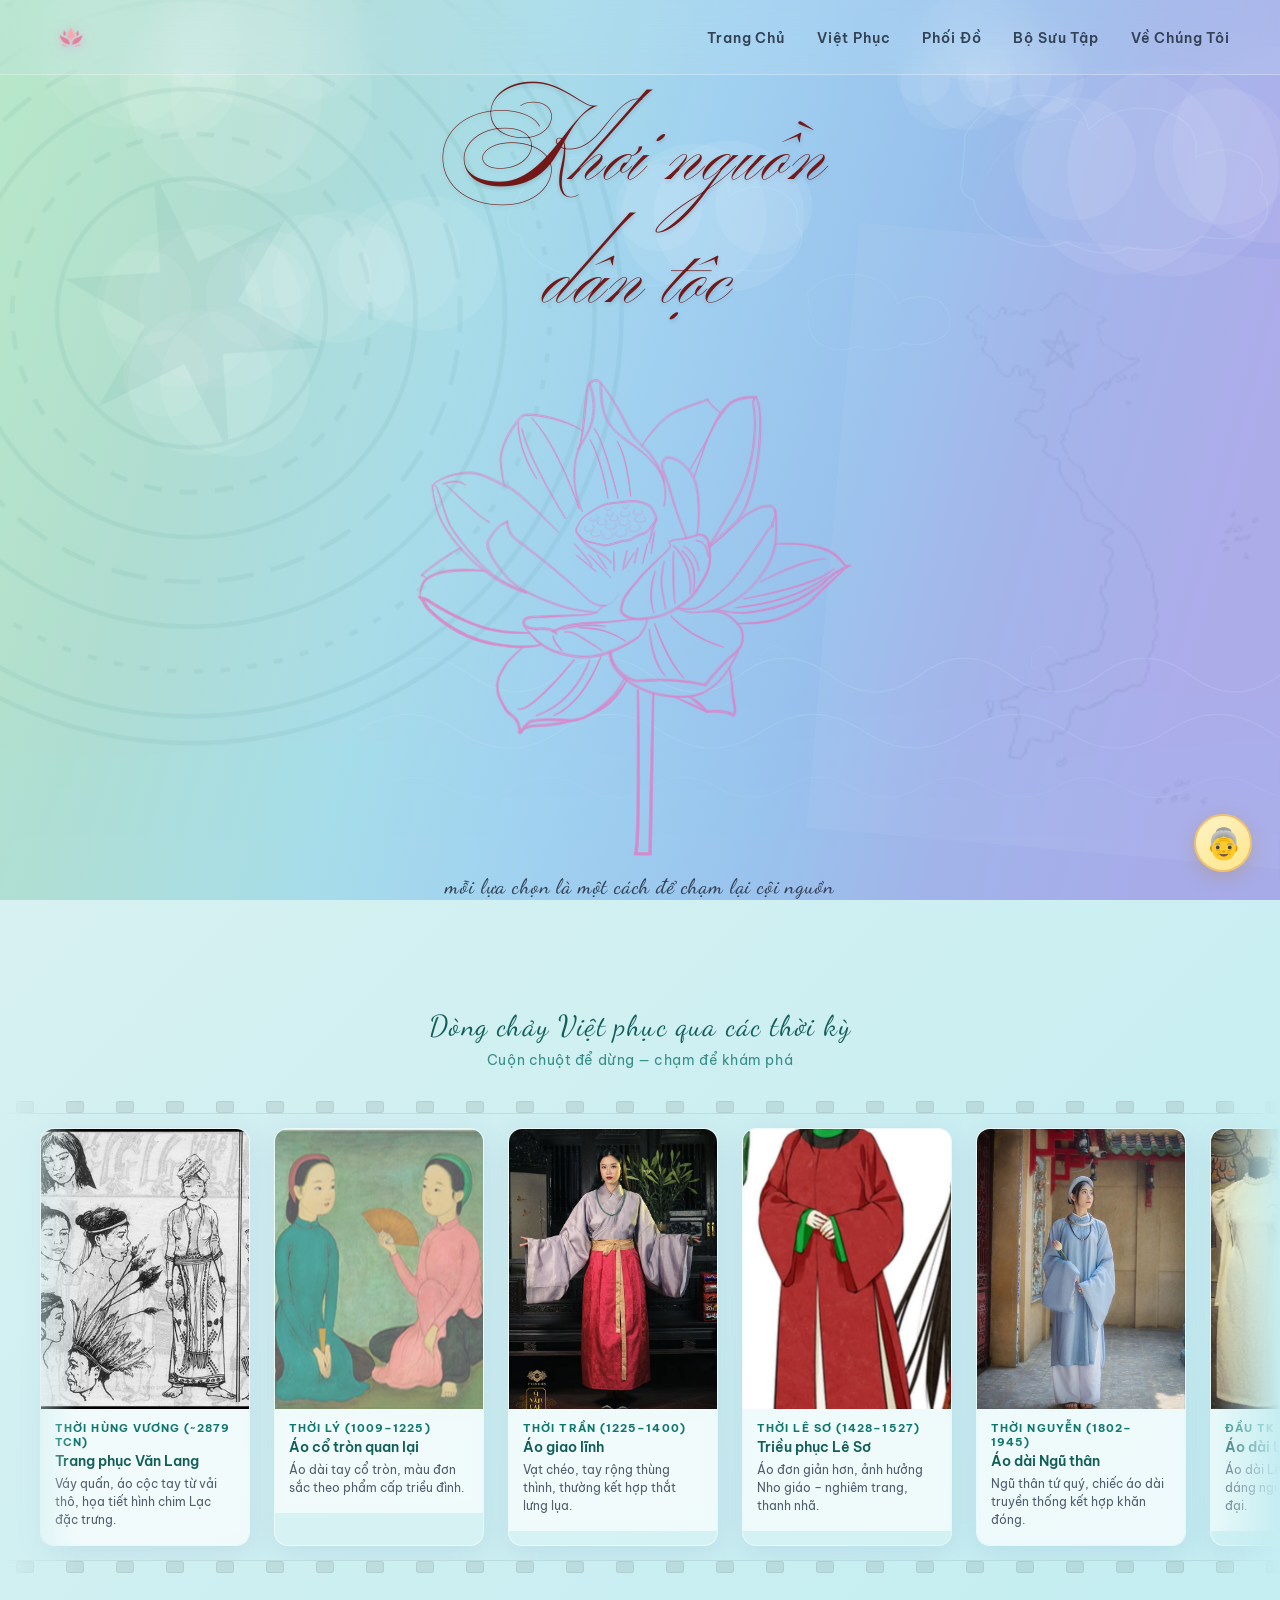
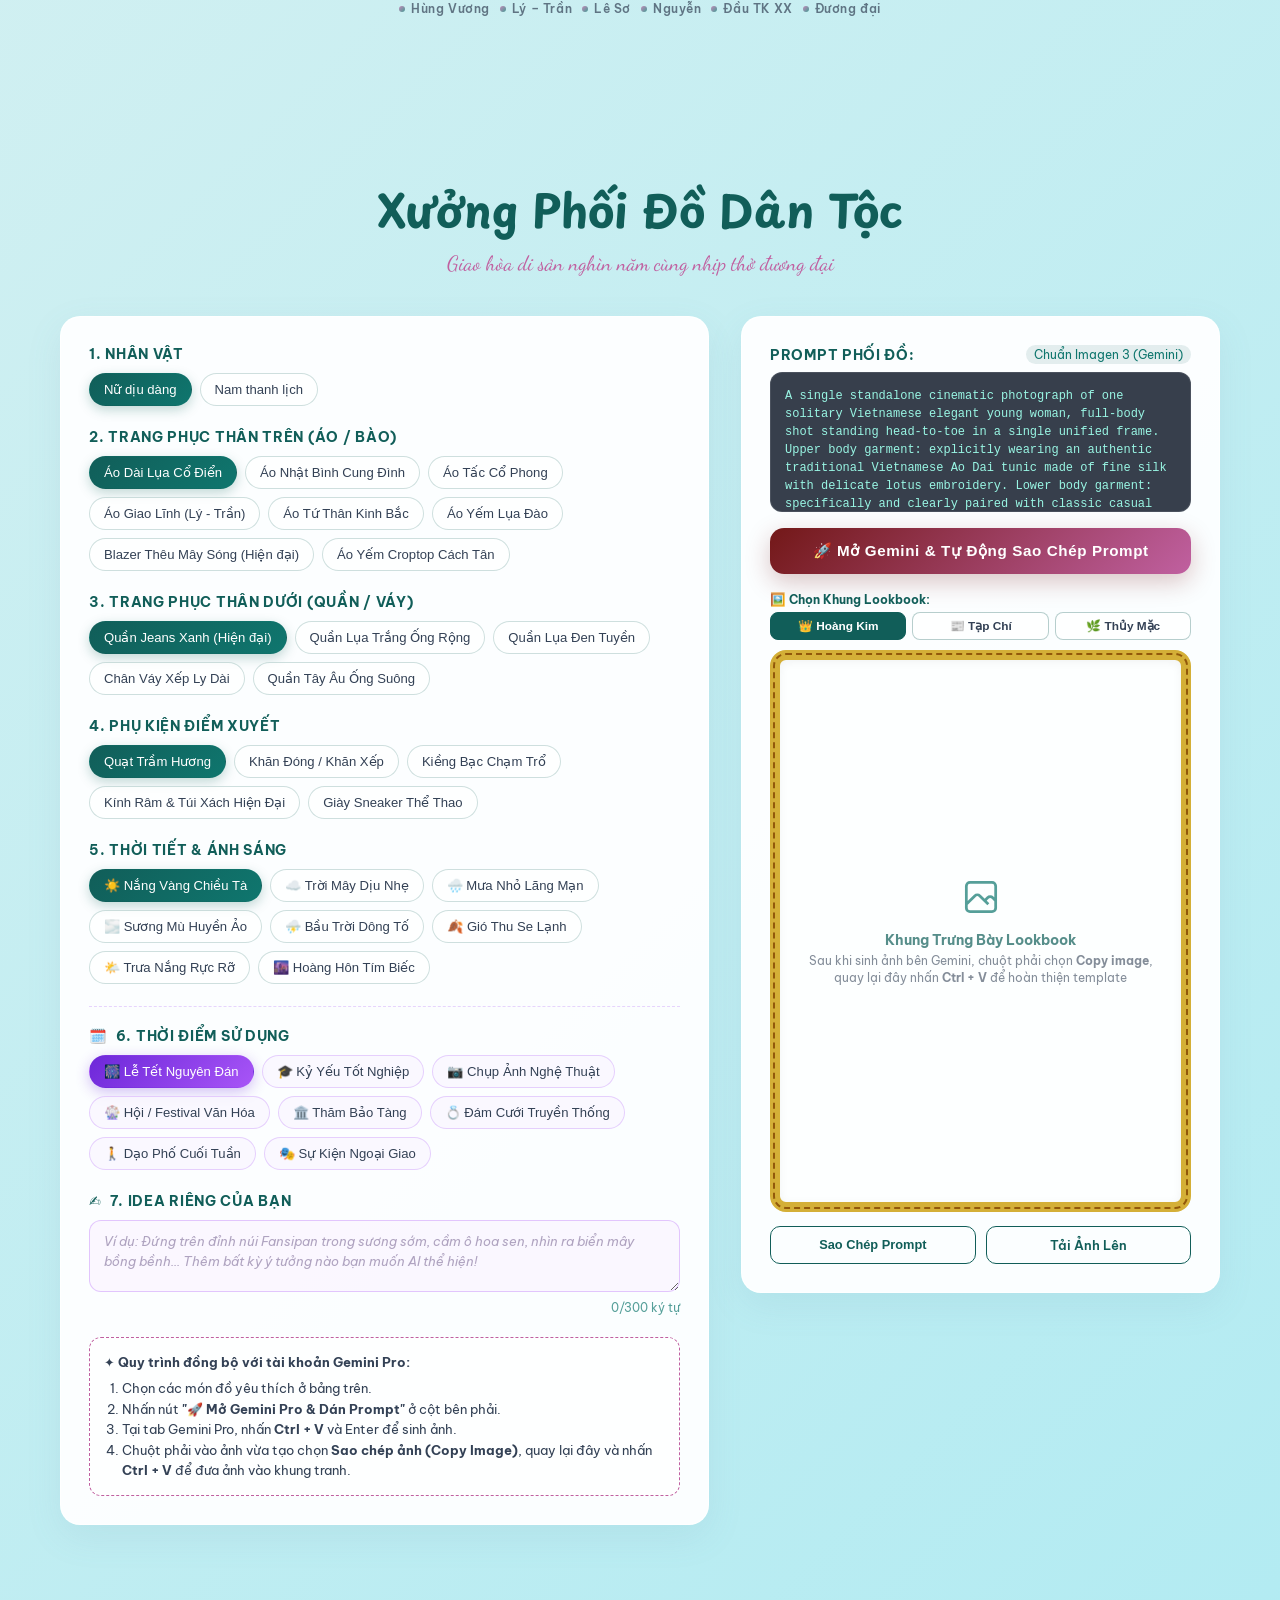
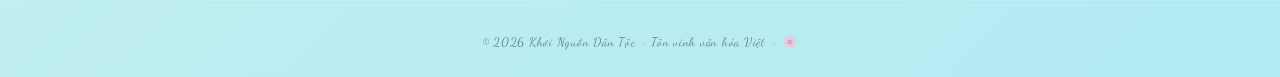
==== index.html @ 0e6e9062 "Add files via upload" ====
<!DOCTYPE html>
<html lang="vi">
<head>
  <meta charset="UTF-8" />
  <meta name="viewport" content="width=device-width, initial-scale=1.0" />
  <title>Khơi Nguồn Dân Tộc</title>

  <!-- Google Fonts — all with Vietnamese subset for proper diacritics -->
  <link rel="preconnect" href="https://fonts.googleapis.com" />
  <link rel="preconnect" href="https://fonts.gstatic.com" crossorigin />
  <link href="https://fonts.googleapis.com/css2?family=Playpen+Sans:wght@300;400;500;600;700&family=Dancing+Script:wght@400;500;600;700&family=Be+Vietnam+Pro:ital,wght@0,300;0,400;0,500;0,600;0,700;1,400&display=swap&subset=vietnamese" rel="stylesheet" />
  <link href="https://fonts.googleapis.com/css2?family=Ballet:opsz@16..72&display=swap" rel="stylesheet" />

  <style>
    /* ─── Reset & Base ─────────────────────────────────────────────── */
    *, *::before, *::after { box-sizing: border-box; margin: 0; padding: 0; }

    :root {
      --mint:        #b8e8c8;
      --sky-light:   #a8dce8;
      --sky-mid:     #98c0ec;
      --azure:       #a0b0e8;
      --lavender:    #a8a8e8;
      --petal-pink:  #e07cc4;
      --petal-light: #e8a0d0;
      --petal-accent:#c060a0;
      --text-title:  #115e59;        /* deep teal — bold, prominent */
      --text-sub:    #1e3a4a;        /* charcoal teal — general text */
      --text-light:  #0f766e;        /* softer teal — subtitle, secondary */
      --text-ui:     #334155;        /* slate — nav, cards, small text */
      --gold-glow:   rgba(255, 240, 200, 0.7);
    }

    html { scroll-behavior: smooth; }

    body {
      font-family: 'Be Vietnam Pro', 'Segoe UI', system-ui, sans-serif;
      min-height: 100vh;
      overflow-x: hidden;
      position: relative;
      background: linear-gradient(135deg, #e0f2f1 0%, #b2ebf2 100%); /* Light mint-to-cyan gradient */
    }

    /* ─── Background Canvas ───────────────────────────────────────── */
    #bg-canvas {
      position: fixed;
      inset: 0;
      width: 100%;
      height: 100%;
      pointer-events: none;
      z-index: 0;
    }

    /* ─── Falling Petals ──────────────────────────────────────────── */
    #petals-container {
      position: fixed;
      inset: 0;
      pointer-events: none;
      z-index: 2;
      overflow: hidden;
    }

    .falling-petal {
      position: absolute;
      top: -60px;
      pointer-events: none;
      animation: petalFall linear infinite;
      will-change: transform;
    }

    @keyframes petalFall {
      0%   { transform: translateY(-60px) translateX(0px) rotate(0deg) scale(1); opacity: 0; }
      5%   { opacity: 0.7; }
      50%  { opacity: 0.85; }
      85%  { opacity: 0.5; }
      100% { transform: translateY(110vh) translateX(var(--drift)) rotate(var(--rot)) scale(0.7); opacity: 0; }
    }

    /* ─── Navbar ──────────────────────────────────────────────────── */
    nav {
      position: fixed;
      top: 0; left: 0; right: 0;
      z-index: 100;
      display: flex;
      align-items: center;
      justify-content: space-between;
      padding: 16px 50px;
      background: rgba(200, 230, 245, 0.2);
      backdrop-filter: blur(18px);
      -webkit-backdrop-filter: blur(18px);
      border-bottom: 1px solid rgba(255,255,255,0.3);
      transition: background 0.4s, box-shadow 0.4s;
    }

    nav.scrolled {
      background: rgba(200, 230, 245, 0.6);
      box-shadow: 0 2px 20px rgba(0,0,0,0.08);
    }

    .nav-logo {
      height: 42px;
      width: auto;
      filter: drop-shadow(0 1px 6px rgba(224, 124, 196, 0.5));
      transition: transform 0.3s ease, filter 0.3s ease;
    }
    .nav-logo:hover {
      transform: scale(1.08) rotate(-3deg);
      filter: drop-shadow(0 2px 10px rgba(224, 124, 196, 0.8));
    }

    .nav-links {
      display: flex;
      gap: 32px;
      list-style: none;
    }

    .nav-links a {
      color: var(--text-ui);
      text-decoration: none;
      font-size: 0.88rem;
      font-weight: 600;
      letter-spacing: 0.06em;
      transition: color 0.3s;
      position: relative;
    }
    .nav-links a::after {
      content: '';
      position: absolute;
      bottom: -4px; left: 0;
      width: 0; height: 2px;
      background: linear-gradient(90deg, var(--petal-accent), var(--lavender));
      transition: width 0.3s;
    }
    .nav-links a:hover { color: var(--text-title); }
    .nav-links a:hover::after { width: 100%; }

    /* ─── Hero Section ───────────────────────────────────────────── */
    #hero {
      position: relative;
      z-index: 1;
      min-height: 100vh;
      display: flex;
      flex-direction: column;
      align-items: center;
      justify-content: center;
      padding: 100px 20px 60px;
      gap: 0;
    }

    .hero-title {
      font-family: 'Ballet', cursive;
      font-size: clamp(3.5rem, 8vw, 6.5rem);
      font-weight: 400;
      text-align: center;
      line-height: 1.2;
      letter-spacing: 0.02em;
      color: #731818; /* Deep Maroon / Đỏ bã trầu */
      text-shadow: 0 2px 4px rgba(0, 0, 0, 0.15); /* Soft text-shadow */
      filter: drop-shadow(0 2px 10px rgba(115, 24, 24, 0.2));
      animation: titleAppear 2s cubic-bezier(0.22, 0.61, 0.36, 1) both;
      margin-bottom: 8px;
    }

    /* ─── Lotus SVG Stage ─────────────────────────────────────────── */
    .lotus-stage {
      position: relative;
      width: min(550px, 85vw);
      height: min(500px, 77vw);
      margin: 10px auto 0;
      cursor: default;
      animation: lotusAppear 2.5s 0.6s cubic-bezier(0.22, 0.61, 0.36, 1) both;
      display: flex;
      align-items: center;
      justify-content: center;
    }

    /* SVG line drawing animation */
    .lotus-svg .lotus-line {
      stroke-dasharray: var(--path-length, 2000);
      stroke-dashoffset: var(--path-length, 2000);
      animation: drawLine 3s cubic-bezier(0.4, 0, 0.2, 1) forwards;
      animation-delay: var(--draw-delay, 0.5s);
      transition: stroke 0.6s ease, filter 0.6s ease;
    }

    @keyframes drawLine {
      0%   { stroke-dashoffset: var(--path-length, 2000); opacity: 0.2; }
      10%  { opacity: 1; }
      100% { stroke-dashoffset: 0; opacity: 1; }
    }

    /* Hover: warm golden-yellow glow on all lotus lines */
    .lotus-stage:hover .lotus-svg .lotus-line {
      filter: drop-shadow(0 0 4px rgba(255, 215, 0, 0.7))
              drop-shadow(0 0 12px rgba(255, 200, 50, 0.4));
      stroke: #fde047; /* Warm golden-yellow */
    }

    /* Ambient glow behind lotus on hover */
    .lotus-glow {
      position: absolute;
      width: 380px;
      height: 380px;
      border-radius: 50%;
      background: radial-gradient(circle, rgba(255,240,210,0.2) 0%, transparent 70%);
      top: 50%;
      left: 50%;
      transform: translate(-50%, -50%) scale(0);
      transition: transform 0.8s cubic-bezier(0.22, 0.61, 0.36, 1), opacity 0.8s;
      opacity: 0;
      pointer-events: none;
      z-index: 0;
    }

    .lotus-stage:hover .lotus-glow {
      transform: translate(-50%, -50%) scale(1.3);
      opacity: 1;
    }

    .lotus-svg {
      position: relative;
      z-index: 1;
      width: 100%;
      height: 100%;
      opacity: 0.85; /* Blends nicely */
      filter: brightness(1.02) contrast(0.95);
      transition: opacity 0.6s ease, filter 0.6s ease;
    }

    /* On hover: restore full presence + golden glow */
    .lotus-stage:hover .lotus-svg {
      opacity: 1;
      filter: brightness(1.1) contrast(1);
    }

    /* Hero subtitle */
    .hero-sub {
      font-family: 'Dancing Script', cursive;
      font-size: clamp(1rem, 2vw, 1.3rem); /* Smaller and delicate */
      color: #334155; /* deep slate gray */
      text-align: center;
      font-weight: 500;
      letter-spacing: 0.04em;
      opacity: 0.9;
      animation: subtitleAppear 2s 1.2s cubic-bezier(0.22, 0.61, 0.36, 1) both;
      margin-top: 10px;
      padding: 0 20px;
    }

    /* ─── Carousel Section ───────────────────────────────────────── */
    #carousel-section {
      position: relative;
      z-index: 1;
      padding: 50px 0 70px;
      overflow: hidden;
    }

    .section-label {
      text-align: center;
      font-family: 'Dancing Script', cursive;
      font-size: clamp(1.2rem, 2.5vw, 1.8rem);
      color: var(--text-title);
      margin-bottom: 8px;
      letter-spacing: 0.05em;
      animation: subtitleAppear 1.5s 2s both;
    }

    .section-desc {
      text-align: center;
      font-size: 0.85rem;
      color: var(--text-light);
      margin-bottom: 32px;
      letter-spacing: 0.04em;
      opacity: 0.8;
    }

    /* Film Strip */
    .filmstrip-outer {
      position: relative;
      overflow: hidden;
      width: 100%;
      mask-image: linear-gradient(90deg, transparent 0%, black 6%, black 94%, transparent 100%);
      -webkit-mask-image: linear-gradient(90deg, transparent 0%, black 6%, black 94%, transparent 100%);
    }

    .filmstrip-holes-top,
    .filmstrip-holes-bottom {
      display: flex;
      width: max-content;
      animation: scrollFilm 50s linear infinite;
    }

    .sprocket {
      width: 18px;
      height: 12px;
      margin: 0 16px;
      background: rgba(0,0,0,0.08);
      border-radius: 3px;
      border: 1px solid rgba(0,0,0,0.06);
      flex-shrink: 0;
    }

    .filmstrip-border {
      height: 1.5px;
      background: rgba(0,0,0,0.08);
    }

    .carousel-track-outer {
      overflow: hidden;
      width: 100%;
    }

    .carousel-track {
      display: flex;
      gap: 24px;
      width: max-content;
      padding: 14px 40px;
      animation: scrollFilm 55s linear infinite;
    }
    .carousel-track:hover { animation-play-state: paused; }

    .carousel-card {
      position: relative;
      width: 210px;
      flex-shrink: 0;
      border-radius: 14px;
      overflow: hidden;
      background: rgba(255,255,255,0.2);
      border: 1.5px solid rgba(255,255,255,0.5);
      box-shadow: 0 6px 28px rgba(100,120,180,0.15);
      transition: transform 0.4s ease, box-shadow 0.4s ease, border-color 0.4s;
      cursor: pointer;
    }
    .carousel-card:hover {
      transform: translateY(-8px) scale(1.03);
      box-shadow: 0 16px 48px rgba(100,120,180,0.28);
      border-color: var(--petal-light);
    }

    .card-img-wrap {
      width: 100%;
      height: 280px;
      overflow: hidden;
      display: flex;
      align-items: center;
      justify-content: center;
      position: relative;
      cursor: pointer;
    }
    .card-img-wrap img {
      transition: transform 0.4s ease;
    }
    .carousel-card:hover .card-img-wrap img {
      transform: scale(1.06);
    }
    .card-img-wrap::after {
      content: '🔍 Xem chi tiết';
      position: absolute;
      bottom: 10px;
      left: 50%;
      transform: translateX(-50%) translateY(8px);
      background: rgba(17, 94, 89, 0.88);
      backdrop-filter: blur(4px);
      color: #fff;
      font-size: 0.72rem;
      font-weight: 600;
      padding: 4px 12px;
      border-radius: 20px;
      opacity: 0;
      pointer-events: none;
      transition: all 0.3s ease;
      white-space: nowrap;
      box-shadow: 0 4px 12px rgba(0,0,0,0.2);
    }
    .carousel-card:hover .card-img-wrap::after {
      opacity: 1;
      transform: translateX(-50%) translateY(0);
    }

    .card-info {
      padding: 12px 14px 16px;
      background: rgba(255,255,255,0.55);
      backdrop-filter: blur(6px);
    }
    .card-era {
      font-size: 0.68rem;
      color: var(--text-light);
      font-weight: 700;
      letter-spacing: 0.1em;
      text-transform: uppercase;
      margin-bottom: 3px;
    }
    .card-name {
      font-size: 0.9rem;
      color: var(--text-title);
      font-weight: 600;
      line-height: 1.3;
    }
    .card-desc {
      font-size: 0.75rem;
      color: var(--text-ui);
      margin-top: 4px;
      line-height: 1.5;
      opacity: 0.85;
    }

    /* Timeline dots */
    .timeline-dots {
      display: flex;
      justify-content: center;
      gap: 10px;
      margin-top: 28px;
      flex-wrap: wrap;
      padding: 0 20px;
    }

    .timeline-dot {
      display: flex;
      align-items: center;
      gap: 6px;
      font-size: 0.72rem;
      color: var(--text-ui);
      letter-spacing: 0.05em;
      font-weight: 600;
      opacity: 0.7;
      transition: opacity 0.3s;
    }

    .timeline-dot::before {
      content: '';
      width: 6px;
      height: 6px;
      border-radius: 50%;
      background: linear-gradient(135deg, var(--petal-accent), var(--text-light));
      flex-shrink: 0;
    }
    .timeline-dot:hover { opacity: 1; }

    /* ─── Modal Chi Tiết Việt Phục ────────────────────────────────── */
    .costume-modal-backdrop {
      position: fixed;
      inset: 0;
      background: rgba(15, 30, 40, 0.72);
      backdrop-filter: blur(8px);
      -webkit-backdrop-filter: blur(8px);
      z-index: 9999;
      display: flex;
      align-items: center;
      justify-content: center;
      padding: 20px;
      opacity: 0;
      visibility: hidden;
      transition: opacity 0.3s ease, visibility 0.3s ease;
    }
    .costume-modal-backdrop.active {
      opacity: 1;
      visibility: visible;
    }
    .costume-modal-dialog {
      position: relative;
      width: 100%;
      max-width: 860px;
      max-height: 88vh;
      background: linear-gradient(145deg, rgba(255, 255, 255, 0.98), rgba(240, 252, 250, 0.96));
      border-radius: 24px;
      border: 1.5px solid rgba(224, 124, 196, 0.4);
      box-shadow: 0 25px 60px rgba(17, 94, 89, 0.28), 0 0 0 1px rgba(255, 255, 255, 0.8) inset;
      overflow-y: auto;
      transform: scale(0.92) translateY(20px);
      transition: transform 0.3s cubic-bezier(0.16, 1, 0.3, 1);
    }
    .costume-modal-backdrop.active .costume-modal-dialog {
      transform: scale(1) translateY(0);
    }
    .costume-modal-close {
      position: absolute;
      top: 16px;
      right: 18px;
      width: 38px;
      height: 38px;
      border-radius: 50%;
      border: 1px solid rgba(0, 0, 0, 0.12);
      background: rgba(255, 255, 255, 0.9);
      backdrop-filter: blur(6px);
      color: var(--text-ui);
      font-size: 24px;
      line-height: 1;
      display: flex;
      align-items: center;
      justify-content: center;
      cursor: pointer;
      z-index: 20;
      transition: all 0.25s ease;
    }
    .costume-modal-close:hover {
      background: #e11d48;
      color: #fff;
      border-color: #e11d48;
      transform: rotate(90deg);
    }
    .costume-modal-body {
      display: grid;
      grid-template-columns: 320px 1fr;
      gap: 28px;
      padding: 32px;
      align-items: start;
    }
    @media (max-width: 768px) {
      .costume-modal-body {
        grid-template-columns: 1fr;
        padding: 24px 18px;
        gap: 20px;
      }
    }
    .costume-modal-img-container {
      position: relative;
      border-radius: 16px;
      overflow: hidden;
      box-shadow: 0 10px 25px rgba(0, 0, 0, 0.12);
      border: 2px solid rgba(255, 255, 255, 0.9);
      height: 420px;
      display: flex;
      align-items: center;
      justify-content: center;
      background: #f8fafc;
    }
    @media (max-width: 768px) {
      .costume-modal-img-container {
        height: 280px;
      }
    }
    .costume-modal-img-container img {
      width: 100%;
      height: 100%;
      object-fit: cover;
      display: block;
    }
    .costume-modal-content {
      display: flex;
      flex-direction: column;
      gap: 14px;
    }
    .costume-modal-era-badge {
      display: inline-flex;
      align-items: center;
      gap: 6px;
      padding: 5px 14px;
      border-radius: 20px;
      background: linear-gradient(135deg, rgba(17, 94, 89, 0.1), rgba(224, 124, 196, 0.15));
      border: 1px solid rgba(17, 94, 89, 0.2);
      color: var(--text-title);
      font-size: 0.8rem;
      font-weight: 700;
      letter-spacing: 0.05em;
      text-transform: uppercase;
      width: fit-content;
    }
    .costume-modal-title {
      font-size: 1.75rem;
      font-weight: 700;
      color: var(--text-title);
      line-height: 1.3;
      font-family: 'Be Vietnam Pro', sans-serif;
    }
    .costume-modal-desc {
      font-size: 0.92rem;
      color: var(--text-sub);
      line-height: 1.6;
      font-style: italic;
      padding-left: 12px;
      border-left: 3px solid var(--petal-pink);
    }
    .costume-detail-cards {
      display: flex;
      flex-direction: column;
      gap: 12px;
      margin-top: 4px;
    }
    .costume-detail-card {
      background: rgba(255, 255, 255, 0.7);
      border: 1px solid rgba(200, 230, 245, 0.8);
      border-radius: 12px;
      padding: 12px 16px;
      transition: background 0.2s ease, box-shadow 0.2s ease;
    }
    .costume-detail-card:hover {
      background: rgba(255, 255, 255, 0.95);
      box-shadow: 0 4px 14px rgba(17, 94, 89, 0.08);
    }
    .costume-detail-card-title {
      display: flex;
      align-items: center;
      gap: 8px;
      font-size: 0.82rem;
      font-weight: 700;
      color: var(--text-title);
      text-transform: uppercase;
      letter-spacing: 0.04em;
      margin-bottom: 5px;
    }
    .costume-detail-card-text {
      font-size: 0.86rem;
      color: var(--text-ui);
      line-height: 1.6;
    }

    /* ─── Footer ──────────────────────────────────────────────────── */
    footer {
      position: relative;
      z-index: 1;
      text-align: center;
      padding: 28px 20px;
      font-size: 0.78rem;
      color: var(--text-ui);
      border-top: 1px solid rgba(255,255,255,0.3);
      letter-spacing: 0.06em;
      opacity: 0.6;
      font-family: 'Dancing Script', cursive;
    }

    /* ─── Keyframes ───────────────────────────────────────────────── */
    @keyframes titleAppear {
      from { opacity: 0; transform: translateY(-40px) scale(0.92); filter: blur(8px); }
      to   { opacity: 1; transform: translateY(0) scale(1); filter: blur(0); }
    }

    @keyframes lotusAppear {
      from { opacity: 0; transform: scale(0.85); filter: blur(6px); }
      to   { opacity: 1; transform: scale(1); filter: blur(0); }
    }

    @keyframes subtitleAppear {
      from { opacity: 0; transform: translateY(25px); filter: blur(4px); }
      to   { opacity: 1; transform: translateY(0); filter: blur(0); }
    }

    @keyframes scrollFilm {
      0%   { transform: translateX(0); }
      100% { transform: translateX(-50%); }
    }

    /* ─── Responsive ──────────────────────────────────────────────── */
    @media (max-width: 768px) {
      nav { padding: 12px 20px; }
      .nav-links { gap: 16px; }
      .nav-links a { font-size: 0.78rem; }
      .hero-title { font-size: 2.4rem; }
      .lotus-stage { width: 90vw; height: 82vw; }
      .carousel-card { width: 180px; }
      .card-img-wrap { height: 240px; }
    }

    @media (max-width: 480px) {
      nav { padding: 10px 16px; }
      .nav-links { gap: 10px; }
      .nav-links a { font-size: 0.72rem; }
      .hero-title { font-size: 2rem; }
    }

    /* ─── Watermarks ────────────────────────────────────────────── */
    #watermarks-container {
      position: fixed;
      inset: 0;
      pointer-events: none;
      z-index: 1; /* Above bg-canvas (0), below petals (2) */
      overflow: hidden;
    }

    .watermark-wrap {
      position: absolute;
      opacity: 0.06;
    }

    .watermark-wrap.drum {
      top: -15%;
      left: -20%;
      width: clamp(400px, 70vw, 900px);
      transform: rotate(-15deg);
    }

    .watermark-wrap.map {
      bottom: 5%;
      right: -5%;
      width: clamp(200px, 40vw, 700px);
      transform: rotate(5deg);
    }

    .watermark-svg {
      width: 100%;
      height: auto;
      will-change: transform;
      animation: floatWatermark 25s ease-in-out infinite alternate;
      color: var(--text-title);
    }

    .watermark-wrap.map .watermark-svg {
      animation-delay: -12s;
    }

    @keyframes floatWatermark {
      0% { transform: translateY(0) scale(1); opacity: 0.5; }
      100% { transform: translateY(-30px) scale(1.05); opacity: 1; }
    }
  </style>
</head>
<!-- ═══ Styling Studio CSS ════════════════════════════════════════ -->
  <style id="phoi-do-styles">
    #phoi-do {
      position: relative;
      z-index: 10;
      padding: 90px 20px 80px;
      max-width: 1200px;
      margin: 0 auto;
    }

    .studio-header {
      text-align: center;
      margin-bottom: 40px;
    }

    .studio-title {
      font-family: 'Playpen Sans', cursive;
      font-size: clamp(2rem, 4vw, 2.8rem);
      color: var(--text-title);
      margin-bottom: 8px;
    }

    .studio-subtitle {
      font-family: 'Dancing Script', cursive;
      font-size: 1.3rem;
      color: var(--petal-accent);
    }

    .studio-grid {
      display: grid;
      grid-template-columns: 1.15fr 0.85fr;
      gap: 32px;
      align-items: start;
    }

    /* Glassmorphism Panels */
    .studio-card {
      background: rgba(255, 255, 255, 0.94);
      backdrop-filter: none !important;
      -webkit-backdrop-filter: none !important;
      border: 1.5px solid rgba(255, 255, 255, 0.8);
      border-radius: 20px;
      padding: 28px;
      box-shadow: 0 12px 36px rgba(100, 140, 170, 0.10);
      contain: content; /* Ngăn trình duyệt vẽ lại card khi canvas nền chạy */
    }

    .control-group {
      margin-bottom: 22px;
    }

    .control-label {
      font-size: 0.88rem;
      font-weight: 700;
      color: var(--text-title);
      text-transform: uppercase;
      letter-spacing: 0.05em;
      margin-bottom: 10px;
      display: flex;
      align-items: center;
      gap: 8px;
    }

    /* Select Pill Grid */
    .pill-grid {
      display: flex;
      flex-wrap: wrap;
      gap: 8px;
    }

    .pill-btn {
      border: 1px solid rgba(17, 94, 89, 0.2);
      background: rgba(255, 255, 255, 0.6);
      padding: 8px 14px;
      border-radius: 24px;
      font-size: 0.82rem;
      font-weight: 500;
      color: var(--text-ui);
      cursor: pointer;
      transition: all 0.25s ease;
      user-select: none;
    }

    .pill-btn:hover {
      border-color: var(--petal-accent);
      background: rgba(255, 255, 255, 0.9);
      transform: translateY(-2px);
    }

    .pill-btn.active {
      background: linear-gradient(135deg, var(--text-title), var(--text-light));
      color: #ffffff;
      border-color: transparent;
      box-shadow: 0 4px 12px rgba(17, 94, 89, 0.25);
    }

    /* API Key Box */
    .api-key-box {
      background: rgba(255, 245, 248, 0.7);
      border: 1px dashed var(--petal-accent);
      border-radius: 12px;
      padding: 12px 16px;
      margin-bottom: 20px;
      display: flex;
      flex-direction: column;
      gap: 6px;
    }

    .api-key-box input {
      width: 100%;
      padding: 8px 12px;
      border: 1px solid rgba(0,0,0,0.15);
      border-radius: 8px;
      font-size: 0.8rem;
      outline: none;
      background: #ffffff;
    }

    /* Prompt Live Preview */
    .prompt-box {
      background: rgba(20, 30, 45, 0.85);
      color: #99f6e4;
      border-radius: 12px;
      padding: 14px;
      font-family: monospace;
      font-size: 0.75rem;
      line-height: 1.5;
      min-height: 90px;
      max-height: 140px;
      overflow-y: auto;
      word-break: break-word;
      border: 1px solid rgba(255, 255, 255, 0.1);
      margin-bottom: 16px;
    }

    /* Generate Button */
    .btn-generate {
      width: 100%;
      padding: 14px 20px;
      border: none;
      border-radius: 14px;
      background: linear-gradient(135deg, #731818 0%, #c060a0 100%);
      color: #ffffff;
      font-size: 0.95rem;
      font-weight: 700;
      letter-spacing: 0.04em;
      cursor: pointer;
      box-shadow: 0 8px 24px rgba(115, 24, 24, 0.25);
      transition: all 0.3s ease;
      display: flex;
      align-items: center;
      justify-content: center;
      gap: 10px;
    }

    .btn-generate:hover:not(:disabled) {
      transform: translateY(-3px);
      box-shadow: 0 12px 28px rgba(115, 24, 24, 0.35);
      filter: brightness(1.08);
    }

    .btn-generate:disabled {
      opacity: 0.6;
      cursor: not-allowed;
      transform: none;
    }

    /* Canvas Image Result Frame */
    .result-frame {
      position: relative;
      width: 100%;
      aspect-ratio: 3 / 4;
      border-radius: 16px;
      overflow: hidden;
      background: rgba(255, 255, 255, 0.4);
      border: 2px dashed rgba(17, 94, 89, 0.25);
      display: flex;
      align-items: center;
      justify-content: center;
      box-shadow: inset 0 2px 10px rgba(0, 0, 0, 0.05);
      margin-bottom: 14px;
    }

    .result-frame img {
      width: 100%;
      height: 100%;
      object-fit: cover;
      display: none;
    }

    .result-placeholder {
      text-align: center;
      color: var(--text-ui);
      padding: 20px;
      opacity: 0.7;
    }

    .result-actions {
      display: flex;
      gap: 10px;
    }

    .btn-secondary {
      flex: 1;
      padding: 10px;
      border: 1px solid var(--text-title);
      background: transparent;
      color: var(--text-title);
      font-weight: 600;
      font-size: 0.8rem;
      border-radius: 10px;
      cursor: pointer;
      transition: all 0.2s;
    }
    .btn-secondary:hover {
      background: var(--text-title);
      color: #fff;
    }

    /* Loading Spinner */
    .loader-lotus {
      display: none;
      width: 48px;
      height: 48px;
      border: 4px solid rgba(224, 124, 196, 0.2);
      border-top-color: var(--petal-accent);
      border-radius: 50%;
      animation: spinLotus 1s linear infinite;
    }

    @keyframes spinLotus {
      to { transform: rotate(360deg); }
    }
    
    /* ─── Tùy biến Frame Lookbook ─── */
    .frame-select-wrap {
      display: flex;
      gap: 6px;
      margin-bottom: 10px;
    }
    .frame-btn {
      flex: 1;
      padding: 6px 10px;
      border: 1px solid rgba(17, 94, 89, 0.3);
      border-radius: 8px;
      background: rgba(255, 255, 255, 0.7);
      font-size: 0.74rem;
      font-weight: 600;
      color: var(--text-ui);
      cursor: pointer;
      transition: all 0.2s;
    }
    .frame-btn.active {
      background: var(--text-title);
      color: #fff;
      border-color: var(--text-title);
    }

    /* Hiệu ứng viền hiển thị trên web */
    .result-frame.frame-royal {
      border: 10px solid #d4af37 !important;
      outline: 2px dashed #92580a;
      outline-offset: -5px;
    }
    .result-frame.frame-editorial {
      border: 14px solid #ffffff !important;
      box-shadow: 0 10px 30px rgba(0,0,0,0.25) !important;
    }
    .result-frame.frame-ink {
      border: 8px solid #115e59 !important;
      border-radius: 4px !important;
    }

    @media (max-width: 900px) {
      .studio-grid { grid-template-columns: 1fr; }
    }

    /* ─── Occasion Pills ──────────────────────────────────────────── */
    .occasion-pill {
      border: 1px solid rgba(168, 85, 247, 0.25);
      background: rgba(250, 245, 255, 0.7);
      padding: 8px 14px;
      border-radius: 24px;
      font-size: 0.82rem;
      font-weight: 500;
      color: var(--text-ui);
      cursor: pointer;
      transition: all 0.25s ease;
      user-select: none;
      display: inline-flex;
      align-items: center;
      gap: 5px;
    }

    .occasion-pill:hover {
      border-color: #a855f7;
      background: rgba(245, 235, 255, 0.95);
      transform: translateY(-2px);
      box-shadow: 0 4px 12px rgba(168, 85, 247, 0.18);
    }

    .occasion-pill.active {
      background: linear-gradient(135deg, #6d28d9, #a855f7);
      color: #ffffff;
      border-color: transparent;
      box-shadow: 0 4px 14px rgba(109, 40, 217, 0.3);
    }

    /* ─── Custom Idea Textarea ────────────────────────────────────── */
    .custom-idea-wrap {
      margin-top: 6px;
    }

    .custom-idea-textarea {
      width: 100%;
      min-height: 72px;
      padding: 10px 14px;
      border: 1.5px solid rgba(168, 85, 247, 0.3);
      border-radius: 12px;
      font-size: 0.82rem;
      font-family: 'Be Vietnam Pro', sans-serif;
      color: var(--text-ui);
      background: rgba(250, 245, 255, 0.8);
      resize: vertical;
      outline: none;
      transition: border-color 0.2s, box-shadow 0.2s;
      line-height: 1.55;
    }

    .custom-idea-textarea:focus {
      border-color: #a855f7;
      box-shadow: 0 0 0 3px rgba(168, 85, 247, 0.15);
      background: rgba(255, 252, 255, 0.95);
    }

    .custom-idea-textarea::placeholder {
      color: rgba(100, 80, 130, 0.5);
      font-style: italic;
    }

    .idea-char-hint {
      font-size: 0.72rem;
      color: var(--text-light);
      opacity: 0.7;
      margin-top: 4px;
      text-align: right;
    }

    /* Divider before occasion section */
    .section-divider {
      border: none;
      border-top: 1px dashed rgba(168, 85, 247, 0.25);
      margin: 18px 0 20px;
    }

    /* ─── Bà Nội AI Mascot ────────────────────────────────────────── */
    #ba-noi-mascot {
      position: fixed;
      bottom: 28px;
      right: 28px;
      z-index: 9990;
      display: flex;
      flex-direction: column;
      align-items: flex-end;
      gap: 10px;
      pointer-events: none;
    }

    .ba-noi-bubble {
      position: relative;
      max-width: 280px;
      background: linear-gradient(145deg, #fffbf0, #fff9ed);
      border: 1.5px solid #f0c070;
      border-radius: 18px 18px 4px 18px;
      padding: 14px 16px 12px;
      box-shadow: 0 8px 28px rgba(180, 120, 30, 0.18), 0 2px 8px rgba(0,0,0,0.06);
      pointer-events: all;
      transform: translateY(12px) scale(0.92);
      opacity: 0;
      transition: transform 0.4s cubic-bezier(0.16, 1, 0.3, 1), opacity 0.35s ease;
    }
    .ba-noi-bubble.visible {
      transform: translateY(0) scale(1);
      opacity: 1;
    }
    .ba-noi-bubble::after {
      content: '';
      position: absolute;
      bottom: -10px;
      right: 22px;
      width: 0; height: 0;
      border-left: 10px solid transparent;
      border-right: 4px solid transparent;
      border-top: 10px solid #f0c070;
    }
    .ba-noi-bubble::before {
      content: '';
      position: absolute;
      bottom: -8px;
      right: 23px;
      width: 0; height: 0;
      border-left: 9px solid transparent;
      border-right: 3px solid transparent;
      border-top: 9px solid #fffbf0;
      z-index: 1;
    }
    .ba-noi-bubble-header {
      display: flex;
      align-items: center;
      justify-content: space-between;
      margin-bottom: 8px;
    }
    .ba-noi-name {
      font-size: 0.72rem;
      font-weight: 700;
      color: #92580a;
      letter-spacing: 0.04em;
      text-transform: uppercase;
    }
    .ba-noi-close {
      width: 20px; height: 20px;
      border-radius: 50%;
      border: 1px solid rgba(180, 120, 30, 0.3);
      background: rgba(255,255,255,0.8);
      color: #92580a;
      font-size: 13px;
      display: flex; align-items: center; justify-content: center;
      cursor: pointer;
      transition: background 0.2s, color 0.2s;
    }
    .ba-noi-close:hover { background: #92580a; color: #fff; }

    .ba-noi-warning {
      font-size: 0.8rem;
      color: #5c3d0a;
      line-height: 1.55;
      margin-bottom: 10px;
    }
    .ba-noi-suggestion {
      background: linear-gradient(135deg, rgba(184,232,200,0.5), rgba(168,220,232,0.4));
      border: 1px solid rgba(17, 94, 89, 0.2);
      border-radius: 10px;
      padding: 8px 10px;
      font-size: 0.77rem;
      color: #115e59;
      line-height: 1.5;
    }
    .ba-noi-suggestion-label {
      font-weight: 700;
      font-size: 0.72rem;
      letter-spacing: 0.03em;
      margin-bottom: 3px;
      color: #0f766e;
      display: flex; align-items: center; gap: 4px;
    }
    .ba-noi-avatar {
      width: 58px; height: 58px;
      border-radius: 50%;
      background: linear-gradient(145deg, #fef3c7, #fde68a);
      border: 2.5px solid #f0c070;
      box-shadow: 0 6px 20px rgba(180, 120, 30, 0.25);
      display: flex; align-items: center; justify-content: center;
      font-size: 30px;
      cursor: pointer;
      pointer-events: all;
      transition: transform 0.3s cubic-bezier(0.34, 1.56, 0.64, 1), box-shadow 0.3s;
      user-select: none;
      position: relative;
    }
    .ba-noi-avatar:hover {
      transform: scale(1.1) rotate(-5deg);
      box-shadow: 0 10px 28px rgba(180, 120, 30, 0.35);
    }
    @keyframes baNoi-idle {
      0%, 100% { transform: translateY(0) rotate(0deg); }
      30%       { transform: translateY(-4px) rotate(-3deg); }
      60%       { transform: translateY(-2px) rotate(2deg); }
    }
    .ba-noi-avatar.idle { animation: baNoi-idle 3.5s ease-in-out infinite; }
    .ba-noi-avatar.idle:hover { animation: none; }

    @keyframes baNoi-ping {
      0%   { transform: scale(1); box-shadow: 0 0 0 0 rgba(240,192,112,0.7); }
      60%  { transform: scale(1.14); box-shadow: 0 0 0 14px rgba(240,192,112,0); }
      100% { transform: scale(1); box-shadow: 0 0 0 0 rgba(240,192,112,0); }
    }
    .ba-noi-avatar.ping { animation: baNoi-ping 0.65s ease-out forwards; }

    .ba-noi-dot {
      position: absolute;
      top: 2px; right: 2px;
      width: 13px; height: 13px;
      background: #ef4444;
      border-radius: 50%;
      border: 2.5px solid #fef3c7;
      display: none;
    }
    .ba-noi-dot.show { display: block; }

    @media (max-width: 480px) {
      #ba-noi-mascot { bottom: 16px; right: 12px; }
      .ba-noi-bubble { max-width: 230px; }
    }
  </style>
<body>

<!-- ═══ Background Canvas ═════════════════════════════════════════════ -->
<canvas id="bg-canvas"></canvas>

<!-- ═══ Bà Nội AI — Mascot Cảnh Báo Văn Hóa ════════════════════════ -->
<div id="ba-noi-mascot">
  <!-- Speech bubble (ẩn mặc định) -->
  <div class="ba-noi-bubble" id="baNoiBubble">
    <div class="ba-noi-bubble-header">
      <span class="ba-noi-name">👵 Bà Nội nói...</span>
      <button class="ba-noi-close" id="baNoiClose" aria-label="Đóng">×</button>
    </div>
    <p class="ba-noi-warning" id="baNoiWarning"></p>
    <div class="ba-noi-suggestion" id="baNoiSuggestion">
      <div class="ba-noi-suggestion-label">✨ Bà gợi ý cho cháu nè:</div>
      <span id="baNoiSuggestionText"></span>
    </div>
  </div>

  <!-- Avatar -->
  <div class="ba-noi-avatar idle" id="baNoiAvatar" title="Bà Nội AI — Trợ lý văn hóa">
    👵
    <div class="ba-noi-dot" id="baNoiDot"></div>
  </div>
</div>

<!-- ═══ Traditional Cloud & Wave Motifs (họa vân mây sóng nước) ═══════
     Extremely faint, decorative cultural texture layer.
     Pure inline SVG patterns of Asian-style curling clouds and water waves.
════════════════════════════════════════════════════════════════════════ -->
<div id="motif-layer" style="
  position: fixed; inset: 0; width: 100%; height: 100%;
  pointer-events: none; z-index: 1; overflow: hidden;
">
  <!-- ── Clouds (top half) ── -->
  <svg style="position:absolute; top:0; left:0; width:200%; height:50%; opacity:0.2; animation: motifDriftClouds 120s linear infinite;" viewBox="0 0 1600 400" fill="none" xmlns="http://www.w3.org/2000/svg">
    <!-- Cloud cluster 1 -->
    <path d="M120 180 Q140 140 180 140 Q210 140 220 165 Q240 135 275 140 Q310 145 310 175 Q330 160 355 170 Q375 180 370 200 Q380 210 370 225 Q355 245 320 240 Q300 255 260 250 Q240 260 210 245 Q185 255 155 240 Q130 230 125 210 Q110 205 115 190 Z" stroke="rgba(200,240,250,0.9)" stroke-width="1.2" />
    <path d="M135 190 Q150 165 180 160 Q205 155 220 175" stroke="rgba(200,240,250,0.7)" stroke-width="0.8" fill="none" />
    <path d="M240 155 Q260 148 280 155 Q300 162 305 178" stroke="rgba(200,240,250,0.7)" stroke-width="0.8" fill="none" />

    <!-- Cloud cluster 2 -->
    <path d="M520 120 Q545 80 590 85 Q625 88 630 115 Q655 90 695 98 Q730 108 725 140 Q748 128 770 138 Q790 150 782 170 Q795 182 785 198 Q768 218 730 210 Q708 228 665 220 Q642 232 610 215 Q585 225 555 210 Q530 198 528 178 Q512 172 518 155 Z" stroke="rgba(200,240,250,0.9)" stroke-width="1.2" />
    <path d="M540 155 Q558 120 595 108 Q625 100 640 125" stroke="rgba(200,240,250,0.7)" stroke-width="0.8" fill="none" />

    <!-- Cloud cluster 3 -->
    <path d="M950 160 Q975 125 1015 128 Q1045 132 1050 158 Q1072 132 1108 140 Q1140 150 1135 178 Q1158 165 1178 175 Q1198 188 1190 208 Q1200 218 1192 232 Q1175 252 1140 245 Q1118 262 1078 255 Q1055 265 1025 248 Q1000 258 972 245 Q948 232 945 215 Q930 208 935 192 Z" stroke="rgba(200,240,250,0.9)" stroke-width="1.2" />

    <!-- Small cloud wisps -->
    <path d="M380 260 Q400 240 430 245 Q455 250 460 270 Q478 258 498 268 Q510 278 505 295 Q490 310 465 305 Q450 315 425 308 Q405 315 390 305 Q378 295 382 278 Z" stroke="rgba(200,240,250,0.7)" stroke-width="0.9" />
    <path d="M1280 200 Q1300 178 1328 182 Q1350 188 1352 208 Q1370 198 1388 208 Q1400 218 1395 235 Q1382 248 1358 242 Q1345 255 1320 248 Q1302 255 1288 245 Q1278 235 1282 218 Z" stroke="rgba(200,240,250,0.7)" stroke-width="0.9" />

    <!-- Duplicate set shifted right for seamless scroll -->
    <path d="M1720 180 Q1740 140 1780 140 Q1810 140 1820 165 Q1840 135 1875 140 Q1910 145 1910 175 Q1930 160 1955 170 Q1975 180 1970 200 Q1980 210 1970 225 Q1955 245 1920 240 Q1900 255 1860 250 Q1840 260 1810 245 Q1785 255 1755 240 Q1730 230 1725 210 Q1710 205 1715 190 Z" stroke="rgba(200,240,250,0.9)" stroke-width="1.2" />
  </svg>

  <!-- ── Water waves (bottom portion) ── -->
  <svg style="position:absolute; bottom:0; left:0; width:200%; height:35%; opacity:0.2; animation: motifDriftWaves 90s linear infinite;" viewBox="0 0 1600 280" fill="none" xmlns="http://www.w3.org/2000/svg">
    <!-- Wave line 1 -->
    <path d="M0 80 Q40 50 80 80 Q120 110 160 80 Q200 50 240 80 Q280 110 320 80 Q360 50 400 80 Q440 110 480 80 Q520 50 560 80 Q600 110 640 80 Q680 50 720 80 Q760 110 800 80 Q840 50 880 80 Q920 110 960 80 Q1000 50 1040 80 Q1080 110 1120 80 Q1160 50 1200 80 Q1240 110 1280 80 Q1320 50 1360 80 Q1400 110 1440 80 Q1480 50 1520 80 Q1560 110 1600 80" stroke="rgba(200,240,250,0.9)" stroke-width="1.2" />

    <!-- Wave line 2 (offset) -->
    <path d="M-20 130 Q25 100 70 130 Q115 160 160 130 Q205 100 250 130 Q295 160 340 130 Q385 100 430 130 Q475 160 520 130 Q565 100 610 130 Q655 160 700 130 Q745 100 790 130 Q835 160 880 130 Q925 100 970 130 Q1015 160 1060 130 Q1105 100 1150 130 Q1195 160 1240 130 Q1285 100 1330 130 Q1375 160 1420 130 Q1465 100 1510 130 Q1555 160 1600 130" stroke="rgba(200,240,250,0.8)" stroke-width="1" />

    <!-- Wave line 3 (smaller amplitude) -->
    <path d="M0 180 Q30 162 60 180 Q90 198 120 180 Q150 162 180 180 Q210 198 240 180 Q270 162 300 180 Q330 198 360 180 Q390 162 420 180 Q450 198 480 180 Q510 162 540 180 Q570 198 600 180 Q630 162 660 180 Q690 198 720 180 Q750 162 780 180 Q810 198 840 180 Q870 162 900 180 Q930 198 960 180 Q990 162 1020 180 Q1050 198 1080 180 Q1110 162 1140 180 Q1170 198 1200 180 Q1230 162 1260 180 Q1290 198 1320 180 Q1350 162 1380 180 Q1410 198 1440 180 Q1470 162 1500 180 Q1530 198 1560 180 Q1590 162 1620 180" stroke="rgba(200,240,250,0.6)" stroke-width="0.8" />

    <!-- Traditional spiral wave crests -->
    <path d="M100 75 Q95 60 108 55 Q120 52 122 65" stroke="rgba(200,240,250,0.7)" stroke-width="0.8" />
    <path d="M340 75 Q335 60 348 55 Q360 52 362 65" stroke="rgba(200,240,250,0.7)" stroke-width="0.8" />
    <path d="M580 75 Q575 60 588 55 Q600 52 602 65" stroke="rgba(200,240,250,0.7)" stroke-width="0.8" />
    <path d="M820 75 Q815 60 828 55 Q840 52 842 65" stroke="rgba(200,240,250,0.7)" stroke-width="0.8" />
    <path d="M1060 75 Q1055 60 1068 55 Q1080 52 1082 65" stroke="rgba(200,240,250,0.7)" stroke-width="0.8" />
    <path d="M1300 75 Q1295 60 1308 55 Q1320 52 1322 65" stroke="rgba(200,240,250,0.7)" stroke-width="0.8" />
  </svg>
</div>

<style>
  @keyframes motifDriftClouds {
    0%   { transform: translateX(0); }
    100% { transform: translateX(-50%); }
  }
  @keyframes motifDriftWaves {
    0%   { transform: translateX(0); }
    100% { transform: translateX(-50%); }
  }
</style>

<!-- ═══ Watermarks ════════════════════════════════════════════════════ -->
<div id="watermarks-container">
  <!-- Trống đồng Đông Sơn -->
  <div class="watermark-wrap drum">
    <svg class="watermark-svg" viewBox="0 0 100 100" xmlns="http://www.w3.org/2000/svg">
      <g fill="none" stroke="currentColor" stroke-width="0.5">
        <path d="M50,35 L52,45 L62,43 L55,50 L62,57 L52,55 L50,65 L48,55 L38,57 L45,50 L38,43 L48,45 Z" fill="currentColor"/>
        <circle cx="50" cy="50" r="15"/>
        <circle cx="50" cy="50" r="20" stroke-dasharray="2,2"/>
        <circle cx="50" cy="50" r="25"/>
        <circle cx="50" cy="50" r="30" stroke-dasharray="4,2"/>
        <circle cx="50" cy="50" r="35"/>
        <circle cx="50" cy="50" r="40" stroke-dasharray="1,2"/>
        <circle cx="50" cy="50" r="45"/>
        <circle cx="50" cy="50" r="48"/>
      </g>
    </svg>
  </div>
  <!-- Bản đồ Việt Nam -->
  <div class="watermark-wrap map">
    <img src="ex/bản đồ việt nam.webp" alt="Bản đồ Việt Nam" class="watermark-svg" style="opacity: 0.8;" />
  </div>
</div>

<!-- ═══ Falling Petals ════════════════════════════════════════════════ -->
<div id="petals-container"></div>

<!-- ═══ Navigation ════════════════════════════════════════════════════ -->
<nav id="mainNav">
  <img src="ex/icon hoa sen nobg.png" alt="Logo Hoa Sen" class="nav-logo" />
  <ul class="nav-links">
    <li><a href="#hero">Trang Chủ</a></li>
    <li><a href="#carousel-section">Việt Phục</a></li>
    <li><a href="#phoi-do">Phối Đồ</a></li>
    <li><a href="#">Bộ Sưu Tập</a></li>
    <li><a href="#">Về Chúng Tôi</a></li>
  </ul>
</nav>

<!-- ═══ Hero ══════════════════════════════════════════════════════════ -->
<section id="hero">

  <!-- Title -->
  <h1 class="hero-title">
    Khơi nguồn<br/>dân tộc
  </h1>

  <!-- ═══ INLINE SVG LOTUS ════════════════════════════════════════════
       Exact vector paths extracted from the original PDF artwork.
       70 petal/detail paths + 17 seed pod paths.
       Each path has class="lotus-line" for stroke-dasharray drawing animation.
       ViewBox cropped to content area for proper centering.
  ════════════════════════════════════════════════════════════════════ -->
  <div class="lotus-stage" id="lotusStage">
    <div class="lotus-glow"></div>

    <svg class="lotus-svg" viewBox="500 280 540 540" xmlns="http://www.w3.org/2000/svg" fill="none"
         preserveAspectRatio="xMidYMid meet">

      <!-- ── Petal outlines, vein lines, stem ── -->
      <path class="lotus-line" d="M 702.238281 371.945312 C 704.539062 373.242188 706.261719 360.390625 706.550781 358.710938 C 707.703125 350.605469 708.5625 342.453125 709.378906 334.351562 C 710.480469 324.566406 710.960938 314.691406 713.117188 305.050781 C 713.835938 302.414062 715.660156 297.234375 719.15625 298.386719 C 715.753906 297.570312 714.410156 302.75 713.835938 305.242188 C 712.832031 310.757812 712.351562 319.101562 711.824219 324.761719 C 710.625 337.851562 709.425781 350.992188 706.453125 363.792969 C 706.167969 365.089844 704.058594 373.242188 702.238281 371.945312 Z M 702.238281 371.945312 " stroke="#e07cc4" stroke-width="1.0" fill="none" stroke-linecap="round" stroke-linejoin="round" style="--draw-delay:0.30s" />
      <path class="lotus-line" d="M 772.078125 368.253906 C 776.4375 361.0625 781.421875 354.25 786.9375 347.875 C 791.25 342.933594 795.996094 338.234375 801.410156 334.496094 C 811.046875 328.5 821.832031 325.046875 832.472656 321.5 C 834.246094 320.921875 836.019531 320.347656 837.746094 319.726562 C 839.328125 319.101562 841.292969 318.527344 842.585938 317.519531 C 842.585938 317.519531 843.496094 317.949219 843.496094 317.949219 C 843.496094 317.902344 843.496094 318.046875 843.546875 318.140625 C 843.6875 318.765625 844.074219 319.484375 844.410156 320.058594 C 847.714844 325.09375 852.558594 328.933594 857.109375 332.863281 C 852.222656 329.269531 847.140625 325.574219 843.59375 320.589844 C 843.402344 320.300781 843.066406 319.726562 842.921875 319.390625 C 842.683594 318.910156 842.492188 318.476562 842.492188 317.902344 C 842.492188 317.902344 843.402344 318.335938 843.402344 318.335938 C 841.820312 319.675781 840.046875 320.15625 838.226562 320.921875 C 833 322.890625 827.632812 324.566406 822.40625 326.535156 C 815.503906 329.125 808.507812 331.90625 802.273438 335.789062 C 790.097656 344.324219 780.800781 356.3125 772.078125 368.253906 Z M 772.078125 368.253906 " stroke="#e07cc4" stroke-width="1.0" fill="none" stroke-linecap="round" stroke-linejoin="round" style="--draw-delay:0.35s" />
      <path class="lotus-line" d="M 795.898438 407.71875 C 795.753906 401.390625 790.578125 392.949219 787.367188 387.53125 C 784.203125 382.449219 780.65625 377.507812 776.4375 373.242188 C 772.652344 369.40625 768.386719 366.046875 764.839844 361.925781 C 759.519531 356.074219 755.875 348.066406 752.230469 341.113281 C 747.246094 331.570312 742.117188 322.121094 736.414062 313.011719 C 733.585938 308.457031 730.46875 304.042969 726.921875 300.015625 C 734.496094 307.734375 740.199219 317.085938 745.710938 326.292969 C 749.789062 333.296875 753.667969 340.394531 757.359375 347.585938 C 759.804688 352.332031 762.488281 356.9375 766.035156 360.917969 C 771.40625 366.960938 778.019531 371.804688 782.71875 378.515625 C 787.414062 384.992188 796.28125 399.808594 795.898438 407.71875 Z M 795.898438 407.71875 " stroke="#e07cc4" stroke-width="1.0" fill="none" stroke-linecap="round" stroke-linejoin="round" style="--draw-delay:0.39s" />
      <path class="lotus-line" d="M 795.898438 433.375 C 798.054688 424.503906 797.386719 412.804688 794.605469 404.125 C 788.949219 389.113281 774.855469 377.222656 762.105469 368.109375 C 743.460938 355.066406 731.140625 345.476562 728.121094 321.449219 C 727.304688 315.695312 726.921875 309.894531 726.875 304.089844 C 726.875 304.089844 726.875 302.84375 726.875 302.84375 C 726.875 302.414062 726.875 302.125 726.777344 301.789062 C 726.300781 298.960938 722.035156 297.1875 719.734375 298.960938 C 716.328125 302.078125 716.089844 301.503906 717.816406 306.011719 C 720.789062 315.601562 721.699219 325.816406 720.019531 335.695312 C 719.109375 342.261719 717.144531 348.832031 714.027344 354.683594 C 711.058594 360.582031 707.125 365.953125 704.539062 371.996094 C 700.367188 381.011719 699.601562 390.984375 699.503906 400.863281 C 699.359375 405.753906 699.695312 410.742188 700.558594 415.585938 C 701.949219 423.6875 704.347656 431.648438 707.605469 439.226562 C 704.488281 432.464844 702.140625 425.367188 700.558594 418.078125 C 699.3125 412.46875 698.691406 406.570312 698.738281 400.816406 C 698.738281 390.9375 699.457031 380.675781 703.53125 371.515625 C 707.460938 362.5 713.835938 354.492188 716.617188 344.996094 C 718.199219 339.53125 719.109375 333.824219 719.445312 328.117188 C 719.636719 320.828125 718.628906 313.347656 716.425781 306.394531 C 715.660156 304.285156 714.363281 301.835938 716.378906 299.871094 C 717 299.25 717.625 298.769531 718.246094 298.191406 C 718.246094 298.191406 718.679688 297.808594 718.679688 297.808594 C 718.871094 297.664062 719.109375 297.472656 719.300781 297.332031 C 722.894531 295.363281 728.21875 297.953125 728.457031 302.171875 C 728.503906 303.277344 728.503906 305.433594 728.503906 306.539062 C 728.886719 317.855469 729.894531 329.746094 734.976562 339.960938 C 737.949219 345.765625 742.359375 350.703125 747.246094 355.066406 C 757.121094 363.792969 768.769531 370.414062 778.164062 379.761719 C 785.210938 386.667969 791.96875 394.484375 795.226562 403.980469 C 797.816406 412.804688 798.34375 424.503906 795.898438 433.375 Z M 795.898438 433.375 " stroke="#e07cc4" stroke-width="1.0" fill="none" stroke-linecap="round" stroke-linejoin="round" style="--draw-delay:0.44s" />
      <path class="lotus-line" d="M 623.339844 409.589844 C 621.996094 406.808594 621.660156 403.597656 621.085938 400.574219 C 620.558594 397.507812 620.125 394.4375 619.742188 391.320312 C 619.359375 388.203125 618.878906 385.085938 619.070312 381.96875 C 619.214844 378.804688 619.789062 375.6875 620.605469 372.667969 C 623.960938 360.582031 630.335938 349.457031 638.246094 339.769531 C 639.253906 338.570312 640.304688 337.417969 641.503906 336.316406 C 642.367188 335.597656 643.328125 334.636719 644.574219 334.398438 C 660.917969 332.527344 685.554688 339.960938 700.222656 347.347656 C 702.957031 348.785156 705.734375 350.320312 708.035156 352.382812 C 706.839844 351.375 705.496094 350.558594 704.152344 349.792969 C 689.199219 341.832031 663.074219 334.589844 646.203125 335.695312 C 645.722656 335.742188 645.292969 335.789062 644.8125 335.886719 C 644.574219 335.933594 644.476562 335.980469 644.238281 336.078125 C 642.414062 337.226562 640.882812 339.050781 639.445312 340.730469 C 635.464844 345.429688 632.0625 350.605469 629.042969 355.976562 C 623.960938 365.328125 619.40625 375.6875 620.078125 386.523438 C 620.511719 390.984375 620.894531 395.972656 621.515625 400.429688 C 621.707031 401.964844 621.949219 403.5 622.1875 405.035156 C 622.523438 406.570312 622.667969 408.152344 623.339844 409.589844 Z M 623.339844 409.589844 " stroke="#e07cc4" stroke-width="1.0" fill="none" stroke-linecap="round" stroke-linejoin="round" style="--draw-delay:0.48s" />
      <path class="lotus-line" d="M 658.28125 403.742188 C 647.6875 387.675781 639.921875 368.445312 638.484375 349.167969 C 638.339844 347.15625 638.292969 345.140625 638.339844 343.125 C 639.011719 364.707031 647.207031 385.46875 658.28125 403.742188 Z M 658.28125 403.742188 " stroke="#e07cc4" stroke-width="1.0" fill="none" stroke-linecap="round" stroke-linejoin="round" style="--draw-delay:0.53s" />
      <path class="lotus-line" d="M 704.25 436.011719 C 697.921875 418.558594 690.734375 401.390625 682.535156 384.703125 C 676.351562 372.234375 669.640625 359.957031 661.398438 348.738281 C 658.664062 344.996094 655.691406 341.398438 652.480469 338.042969 C 665.566406 351.328125 674.675781 367.917969 683.015625 384.460938 C 691.164062 401.199219 698.257812 418.414062 704.25 436.011719 Z M 704.25 436.011719 " stroke="#e07cc4" stroke-width="1.0" fill="none" stroke-linecap="round" stroke-linejoin="round" style="--draw-delay:0.57s" />
      <path class="lotus-line" d="M 746.191406 424.839844 C 742.789062 411.941406 739.242188 399.089844 735.261719 386.332031 C 732.292969 376.789062 729.222656 367.246094 725.195312 358.089844 C 723.855469 355.066406 722.367188 352.046875 720.402344 349.3125 C 722.417969 351.949219 723.949219 354.972656 725.390625 357.945312 C 729.605469 367.054688 732.722656 376.597656 735.742188 386.140625 C 739.722656 398.945312 743.171875 411.84375 746.191406 424.839844 Z M 746.191406 424.839844 " stroke="#e07cc4" stroke-width="1.0" fill="none" stroke-linecap="round" stroke-linejoin="round" style="--draw-delay:0.62s" />
      <path class="lotus-line" d="M 735.359375 424.839844 C 731.621094 405.082031 726.972656 385.230469 718.628906 366.863281 C 718.4375 366.382812 717.960938 365.425781 717.71875 364.992188 C 717.71875 364.992188 715.800781 361.253906 715.800781 361.253906 C 720.355469 369.023438 723.710938 377.605469 726.492188 386.1875 C 730.519531 398.800781 733.441406 411.75 735.359375 424.839844 Z M 735.359375 424.839844 " stroke="#e07cc4" stroke-width="1.0" fill="none" stroke-linecap="round" stroke-linejoin="round" style="--draw-delay:0.67s" />
      <path class="lotus-line" d="M 759.949219 422.824219 C 758.796875 412.660156 757.265625 402.542969 755.15625 392.566406 C 753.574219 385.085938 751.703125 377.605469 748.828125 370.507812 C 747.871094 368.160156 746.765625 365.808594 745.472656 363.652344 C 754.820312 378.46875 758.464844 405.226562 759.949219 422.824219 Z M 759.949219 422.824219 " stroke="#e07cc4" stroke-width="1.0" fill="none" stroke-linecap="round" stroke-linejoin="round" style="--draw-delay:0.71s" />
      <path class="lotus-line" d="M 828.207031 402.683594 C 831.707031 392.808594 839.085938 370.171875 842.777344 360.726562 C 848.433594 347.011719 856.34375 334.160156 866.648438 323.371094 C 867.511719 322.457031 868.519531 321.644531 869.621094 320.972656 C 872.832031 319.003906 876.523438 317.949219 880.167969 317.136719 C 885.007812 316.082031 889.945312 315.503906 894.929688 315.3125 C 894.929688 315.3125 896.800781 315.21875 896.800781 315.21875 C 896.800781 315.21875 895.21875 316.273438 895.21875 316.273438 C 892.246094 318.476562 892.773438 322.363281 893.300781 325.625 C 898.382812 358.710938 889.800781 400.527344 873.410156 429.585938 C 872.640625 430.882812 870.195312 435.199219 869.476562 436.589844 C 865.546875 443.589844 861.375 450.542969 857.300781 457.449219 C 857.300781 457.449219 846.277344 475.816406 846.277344 475.816406 C 846.277344 475.816406 845.175781 474.710938 845.175781 474.710938 C 845.894531 474.28125 846.660156 473.707031 847.378906 473.179688 C 855.433594 466.945312 862.71875 459.847656 869.957031 452.703125 C 872.304688 450.351562 875.566406 447.332031 877.433594 444.644531 C 891.527344 423.785156 897.039062 384.65625 898.765625 359.480469 C 899.339844 348.640625 900.441406 324.855469 894.453125 316.128906 C 894.453125 316.128906 894.785156 316.320312 894.785156 316.320312 C 892.484375 316.082031 890.136719 316.03125 887.789062 316.128906 C 880.886719 316.511719 873.601562 317.902344 867.847656 321.929688 C 864.011719 324.664062 860.945312 328.261719 858.117188 332 C 853.660156 338.28125 850.113281 345.140625 847.238281 352.285156 C 840.191406 366.671875 831.945312 380.386719 823.941406 394.199219 C 828.636719 385.996094 833.289062 377.703125 837.839844 369.40625 C 841.195312 363.171875 844.695312 356.984375 847.476562 350.414062 C 851.742188 339.578125 859.9375 324.902344 870.484375 319.339844 C 878.011719 315.601562 886.6875 314.59375 894.976562 315.265625 C 894.976562 315.265625 895.171875 315.265625 895.171875 315.265625 C 895.171875 315.265625 895.3125 315.457031 895.3125 315.457031 C 897.613281 318.621094 898.382812 322.410156 899.101562 326.101562 C 903.703125 355.976562 896.609375 408.054688 884.242188 435.726562 C 882.277344 439.945312 880.023438 444.164062 876.957031 447.761719 C 875.566406 449.441406 872.59375 452.222656 871.109375 453.804688 C 863.820312 460.949219 856.488281 468.144531 848.386719 474.425781 C 846.851562 475.671875 844.839844 476.773438 843.210938 477.878906 C 844.023438 476.488281 854.859375 458.601562 856.007812 456.632812 C 860.128906 449.726562 864.253906 442.871094 868.183594 435.871094 C 868.902344 434.429688 871.300781 430.308594 872.113281 428.867188 C 887.164062 402.253906 894.882812 366.910156 893.300781 336.363281 C 893.0625 332.816406 892.675781 329.269531 892.152344 325.765625 C 891.625 322.601562 891.191406 318.957031 893.492188 316.367188 C 893.828125 315.984375 894.164062 315.648438 894.59375 315.359375 C 894.59375 315.359375 894.882812 316.320312 894.882812 316.320312 C 886.78125 316.75 873.023438 317.949219 867.226562 323.945312 C 860.371094 330.992188 854.617188 339.097656 849.730469 347.585938 C 844.742188 356.121094 841.246094 365.378906 838.082031 374.679688 C 838.082031 374.777344 828.207031 402.683594 828.207031 402.683594 Z M 828.207031 402.683594 " stroke="#e07cc4" stroke-width="1.0" fill="none" stroke-linecap="round" stroke-linejoin="round" style="--draw-delay:0.76s" />
      <path class="lotus-line" d="M 689.582031 446.898438 C 679.898438 431.554688 670.886719 415.824219 662.546875 399.710938 C 654.445312 383.550781 646.296875 367.101562 642.273438 349.359375 C 643.277344 353.773438 644.667969 358.089844 646.25 362.355469 C 650.949219 375.113281 656.84375 387.386719 663.027344 399.472656 C 671.320312 415.539062 680.285156 431.363281 689.582031 446.898438 Z M 689.582031 446.898438 " stroke="#e07cc4" stroke-width="1.0" fill="none" stroke-linecap="round" stroke-linejoin="round" style="--draw-delay:0.80s" />
      <path class="lotus-line" d="M 557.332031 409.589844 C 563.898438 406.859375 572.527344 405.132812 579.046875 408.777344 C 579.957031 409.351562 580.820312 410.023438 581.539062 410.789062 C 574.972656 405.179688 564.859375 407.242188 557.332031 409.589844 Z M 557.332031 409.589844 " stroke="#e07cc4" stroke-width="1.0" fill="none" stroke-linecap="round" stroke-linejoin="round" style="--draw-delay:0.85s" />
      <path class="lotus-line" d="M 831.898438 463.058594 C 833.574219 450.113281 833.574219 437.019531 832.234375 424.074219 C 832.089844 422.203125 831.65625 419.515625 831.417969 417.597656 C 830.554688 411.222656 828.589844 404.9375 825.28125 399.425781 C 820.394531 391.320312 812.582031 384.414062 803.28125 382.015625 C 801.363281 381.632812 797.769531 381.441406 796.761719 383.359375 C 796.523438 383.839844 796.667969 384.511719 796.761719 385.039062 C 793.648438 387.148438 794.652344 391.847656 795.613281 394.964844 C 796.714844 398.464844 798.25 401.871094 799.636719 405.371094 C 800.644531 407.960938 801.652344 410.695312 802.371094 413.425781 C 807.210938 430.5 812.339844 447.570312 818.765625 464.113281 C 819.050781 464.882812 820.058594 467.566406 820.34375 468.382812 C 820.34375 468.382812 820.394531 468.574219 820.394531 468.574219 C 820.394531 468.621094 820.394531 468.621094 820.394531 468.671875 C 820.394531 468.671875 820.394531 468.671875 820.394531 468.71875 C 820.34375 468.71875 820.394531 468.71875 820.34375 468.71875 C 820.203125 468.527344 820.105469 468.285156 820.011719 468.046875 C 820.105469 468.285156 820.25 468.527344 820.34375 468.71875 C 820.25 468.382812 819.769531 467.183594 819.625 466.847656 C 812.53125 450.542969 807.019531 433.566406 801.84375 416.59375 C 801.410156 415.058594 800.742188 412.707031 800.261719 411.222656 C 798.535156 405.851562 795.996094 400.910156 794.222656 395.492188 C 793.359375 392.808594 792.59375 389.59375 793.648438 386.765625 C 794.03125 385.710938 794.558594 384.796875 795.515625 384.078125 C 795.515625 384.078125 795.179688 384.941406 795.179688 384.941406 C 794.367188 381.011719 799.015625 380.003906 801.9375 380.242188 C 805.871094 380.722656 809.511719 382.496094 812.820312 384.558594 C 822.695312 390.746094 829.550781 401.246094 831.851562 412.613281 C 833 418.460938 833.429688 424.550781 833.765625 430.546875 C 834.199219 441.335938 833.765625 452.316406 831.898438 463.058594 Z M 831.898438 463.058594 " stroke="#e07cc4" stroke-width="1.0" fill="none" stroke-linecap="round" stroke-linejoin="round" style="--draw-delay:0.89s" />
      <path class="lotus-line" d="M 681.578125 461.476562 C 667.339844 447.617188 653.199219 433.566406 637.910156 420.859375 C 635.035156 418.558594 632.15625 416.207031 628.992188 414.386719 C 626.5 413.042969 623.671875 412.085938 621.132812 410.789062 C 609.628906 405.609375 597.070312 397.554688 584.175781 398.128906 C 577.609375 398.320312 571.042969 399.28125 564.714844 401.199219 C 558.386719 403.019531 552.300781 405.800781 546.882812 409.640625 C 552.109375 405.515625 558.195312 402.542969 564.476562 400.429688 C 571.617188 398.128906 579.144531 396.929688 586.621094 396.835938 C 587.484375 396.835938 588.296875 396.882812 589.160156 396.929688 L 591.703125 397.265625 C 595.824219 398.035156 599.851562 399.425781 603.734375 400.960938 C 612.265625 404.460938 620.175781 408.824219 628.609375 412.421875 C 629.378906 412.753906 630.144531 413.234375 630.863281 413.667969 C 639.203125 419.277344 646.441406 426.230469 653.679688 433.089844 C 663.265625 442.246094 672.566406 451.695312 681.578125 461.476562 Z M 681.578125 461.476562 " stroke="#e07cc4" stroke-width="1.0" fill="none" stroke-linecap="round" stroke-linejoin="round" style="--draw-delay:0.94s" />
      <path class="lotus-line" d="M 560.878906 410.789062 C 568.167969 417.695312 576.074219 425.222656 583.554688 431.9375 C 587.386719 435.4375 591.222656 438.84375 595.199219 442.152344 C 599.179688 445.414062 603.109375 448.816406 607.757812 451.167969 C 606.5625 450.6875 605.410156 450.0625 604.308594 449.34375 C 598.84375 445.890625 593.90625 441.671875 589.015625 437.453125 C 579.238281 428.964844 569.941406 419.996094 560.878906 410.789062 Z M 560.878906 410.789062 " stroke="#e07cc4" stroke-width="1.0" fill="none" stroke-linecap="round" stroke-linejoin="round" style="--draw-delay:0.99s" />
      <path class="lotus-line" d="M 701.183594 458.023438 C 703.050781 454.042969 704.824219 449.921875 707.507812 446.417969 C 709.667969 444.070312 712.351562 442.296875 714.890625 440.472656 C 716.953125 439.035156 719.109375 437.644531 721.265625 436.398438 C 724.574219 434.480469 727.929688 432.65625 731.574219 431.457031 C 737.613281 429.875 744.371094 429.253906 750.265625 428.582031 C 755.25 427.71875 760.238281 427.429688 765.269531 427.527344 C 771.117188 427.863281 776.628906 430.019531 781.613281 432.945312 C 783.820312 436.011719 785.785156 439.179688 787.222656 442.679688 C 788.46875 445.941406 789.140625 449.296875 786.167969 451.839844 C 782.574219 455.867188 780.082031 461.621094 774.664062 463.636719 C 772.363281 464.355469 770.0625 465.027344 767.859375 466.03125 C 765.941406 466.847656 764.070312 467.808594 762.394531 468.957031 C 761.097656 470.011719 759.519531 470.539062 758.078125 470.925781 C 756.113281 471.402344 754.101562 471.789062 752.089844 471.789062 C 750.507812 471.929688 749.019531 472.554688 747.4375 472.984375 C 745.136719 473.707031 742.789062 474.425781 740.441406 475.046875 C 736.894531 475.910156 733.152344 476.871094 729.464844 476.199219 C 725.964844 475.144531 722.464844 474.328125 718.917969 473.464844 C 715.992188 472.699219 712.925781 472.074219 710.242188 470.683594 C 708.660156 469.726562 707.460938 468.285156 706.167969 466.992188 C 704.488281 465.21875 702.765625 463.441406 701.230469 461.621094 C 701.085938 461.476562 701.183594 458.023438 701.183594 458.023438 Z M 701.183594 458.023438 C 701.183594 458.023438 701.230469 461.476562 701.230469 461.476562 C 702.8125 463.011719 704.585938 464.976562 706.3125 466.609375 C 707.605469 467.808594 708.851562 469.199219 710.386719 470.109375 C 713.070312 471.402344 716.089844 471.929688 719.015625 472.601562 C 722.511719 473.371094 726.15625 474.136719 729.605469 475.144531 C 733.105469 475.71875 736.703125 474.710938 740.105469 473.847656 C 742.40625 473.226562 744.707031 472.457031 747.007812 471.691406 C 748.636719 471.210938 750.265625 470.492188 751.992188 470.347656 C 753.910156 470.300781 755.828125 469.964844 757.648438 469.484375 C 759.132812 469.101562 760.429688 468.621094 761.53125 467.710938 C 763.304688 466.464844 765.269531 465.503906 767.234375 464.640625 C 769.441406 463.636719 771.789062 462.914062 774.136719 462.195312 C 779.265625 460.183594 781.421875 454.667969 785.019531 450.785156 C 785.449219 450.304688 785.929688 449.824219 786.167969 449.488281 C 786.695312 448.722656 786.792969 447.617188 786.648438 446.515625 C 785.882812 441.910156 783.148438 437.738281 780.511719 433.902344 C 780.511719 433.902344 780.703125 434.09375 780.703125 434.09375 C 779.601562 433.425781 778.453125 432.847656 777.300781 432.273438 C 773.515625 430.5 769.390625 429.15625 765.222656 428.917969 C 760.332031 428.773438 755.347656 429.109375 750.554688 429.875 C 744.324219 430.5 737.996094 430.929688 731.90625 432.417969 C 728.359375 433.519531 725.003906 435.292969 721.746094 437.117188 C 719.539062 438.363281 717.433594 439.65625 715.324219 441.046875 C 712.734375 442.824219 710.050781 444.5 707.894531 446.753906 C 705.066406 450.0625 703.148438 454.140625 701.183594 458.023438 Z M 701.183594 458.023438 " stroke="#e07cc4" stroke-width="1.0" fill="none" stroke-linecap="round" stroke-linejoin="round" style="--draw-delay:1.03s" />
      <path class="lotus-line" d="M 787.464844 446.898438 C 786.550781 451.359375 785.304688 455.867188 784.058594 460.230469 C 782.765625 464.640625 781.519531 469.007812 779.984375 473.371094 C 780.273438 468.765625 781.28125 464.210938 782.527344 459.796875 C 783.867188 455.386719 785.355469 450.976562 787.464844 446.898438 Z M 787.464844 446.898438 " stroke="#e07cc4" stroke-width="1.0" fill="none" stroke-linecap="round" stroke-linejoin="round" style="--draw-delay:1.08s" />
      <path class="lotus-line" d="M 545.542969 410.789062 C 546.355469 421.769531 548.945312 432.609375 552.972656 442.871094 C 556.375 451.550781 561.550781 459.367188 567.0625 466.847656 C 575.210938 477.636719 584.320312 487.757812 594.578125 496.578125 C 602.4375 502.957031 610.683594 508.953125 619.457031 513.988281 C 628.273438 518.972656 637.765625 522.667969 647.402344 525.878906 C 647.402344 525.878906 646.921875 527.414062 646.921875 527.414062 C 643.660156 526.40625 640.546875 525.160156 637.476562 523.816406 C 629.808594 520.460938 622.476562 516.335938 615.523438 511.683594 C 608.527344 507.035156 602.296875 501.277344 596.496094 495.332031 C 587.195312 485.742188 578.664062 475.382812 570.851562 464.546875 C 568.933594 461.8125 566.96875 459.078125 565.339844 456.152344 C 560.640625 447.234375 558.101562 437.453125 555.222656 427.863281 C 553.738281 423.113281 552.636719 418.175781 550.382812 413.714844 C 549.664062 412.46875 548.226562 409.972656 546.882812 411.269531 C 547.027344 411.125 547.171875 410.980469 547.363281 410.933594 C 549.664062 410.550781 551.820312 416.496094 552.492188 418.269531 C 555.75 427.71875 558.292969 437.453125 561.933594 446.753906 C 563.707031 451.40625 565.816406 455.914062 568.742188 459.992188 C 573.4375 466.847656 578.664062 473.371094 584.03125 479.699219 C 592.707031 489.722656 601.71875 499.648438 612.3125 507.703125 C 620.316406 513.601562 629.042969 518.496094 638.148438 522.476562 C 641.167969 523.769531 644.285156 525.015625 647.402344 525.976562 C 647.402344 525.976562 646.921875 527.511719 646.921875 527.511719 C 637.238281 524.25 627.652344 520.460938 618.785156 515.425781 C 612.839844 512.070312 607.230469 508.136719 601.769531 504.058594 C 593.425781 498.113281 585.949219 491.015625 579.144531 483.390625 C 570.082031 473.226562 561.695312 462.386719 555.414062 450.257812 C 553.882812 447.234375 552.585938 444.023438 551.484375 440.808594 C 548.179688 431.027344 546.070312 420.957031 545.542969 410.789062 Z M 545.542969 410.789062 " stroke="#e07cc4" stroke-width="1.0" fill="none" stroke-linecap="round" stroke-linejoin="round" style="--draw-delay:1.12s" />
      <path class="lotus-line" d="M 785.59375 462.003906 C 784.777344 469.628906 783.582031 477.253906 782.046875 484.78125 C 782.863281 477.109375 784.058594 469.484375 785.59375 462.003906 Z M 785.59375 462.003906 " stroke="#e07cc4" stroke-width="1.0" fill="none" stroke-linecap="round" stroke-linejoin="round" style="--draw-delay:1.17s" />
      <path class="lotus-line" d="M 701.183594 461.476562 C 706.789062 469.871094 714.316406 476.964844 723.230469 481.714844 C 727.976562 484.253906 732.675781 487.132812 736.367188 491.113281 C 737.421875 492.3125 738.523438 493.605469 739.003906 495.1875 C 738.042969 493.269531 736.367188 491.878906 734.734375 490.539062 C 730.183594 486.84375 724.765625 484.351562 719.683594 481.472656 C 711.777344 476.726562 705.113281 469.820312 701.183594 461.476562 Z M 701.183594 461.476562 " stroke="#e07cc4" stroke-width="1.0" fill="none" stroke-linecap="round" stroke-linejoin="round" style="--draw-delay:1.21s" />
      <path class="lotus-line" d="M 830.460938 470.730469 C 835.109375 470.78125 840.09375 473.371094 841.53125 478.070312 C 842.777344 481.472656 843.59375 485.117188 843.546875 488.714844 C 843.164062 484.640625 842.109375 480.5625 840.429688 476.824219 C 838.65625 473.082031 834.390625 471.261719 830.460938 470.730469 Z M 830.460938 470.730469 " stroke="#e07cc4" stroke-width="1.0" fill="none" stroke-linecap="round" stroke-linejoin="round" style="--draw-delay:1.26s" />
      <path class="lotus-line" d="M 777.925781 474.183594 C 776.582031 481.28125 774.90625 488.378906 772.890625 495.332031 C 774.234375 488.234375 775.910156 481.136719 777.925781 474.183594 Z M 777.925781 474.183594 " stroke="#e07cc4" stroke-width="1.0" fill="none" stroke-linecap="round" stroke-linejoin="round" style="--draw-delay:1.31s" />
      <path class="lotus-line" d="M 699.074219 474.183594 C 702.667969 477.925781 706.070312 481.808594 709.425781 485.742188 C 712.253906 489.289062 715.226562 492.742188 717.480469 496.722656 C 717.765625 497.300781 718.101562 497.875 718.152344 498.546875 C 718.101562 498.210938 717.960938 497.921875 717.816406 497.632812 C 715.371094 493.460938 712.0625 489.867188 709.042969 486.078125 C 705.832031 482.195312 702.238281 478.070312 699.074219 474.183594 Z M 699.074219 474.183594 " stroke="#e07cc4" stroke-width="1.0" fill="none" stroke-linecap="round" stroke-linejoin="round" style="--draw-delay:1.35s" />
      <path class="lotus-line" d="M 767.667969 478.550781 C 766.804688 484.207031 765.558594 489.867188 763.976562 495.332031 C 764.839844 489.675781 766.085938 484.015625 767.667969 478.550781 Z M 767.667969 478.550781 " stroke="#e07cc4" stroke-width="1.0" fill="none" stroke-linecap="round" stroke-linejoin="round" style="--draw-delay:1.40s" />
      <path class="lotus-line" d="M 845.65625 477.878906 C 853.996094 470.300781 862.382812 462.773438 870.53125 455.003906 C 875.851562 449.679688 881.171875 444.214844 887.691406 440.328125 C 891.765625 437.882812 895.984375 435.726562 900.394531 433.953125 C 903.320312 432.800781 906.578125 432.65625 909.644531 432.703125 C 914.054688 432.609375 916.644531 436.109375 916.789062 440.28125 C 916.789062 440.28125 916.644531 439.851562 916.644531 439.851562 C 917.988281 442.582031 916.214844 446.707031 915.0625 449.25 C 914.632812 450.160156 914.152344 451.070312 913.671875 451.980469 C 913.671875 451.980469 913.769531 451.597656 913.769531 451.597656 C 913.769531 452.222656 913.816406 455.675781 913.769531 456.25 C 913.769531 456.25 913 456.203125 913 456.203125 C 912.523438 456.152344 911.898438 456.488281 911.324219 456.921875 C 909.597656 458.3125 908.304688 460.375 907.203125 462.339844 C 907.203125 462.339844 902.648438 469.246094 902.648438 469.292969 C 891.816406 485.167969 881.125 501.472656 868.566406 516.050781 C 860.945312 524.007812 852.605469 531.441406 843.449219 537.53125 C 837.699219 541.175781 831.273438 544.726562 824.277344 544.726562 C 820.488281 544.628906 816.65625 544.675781 812.964844 543.71875 C 812.628906 543.621094 812.292969 543.527344 812.054688 543.238281 C 812.292969 543.527344 812.628906 543.574219 812.964844 543.671875 C 815.3125 544.246094 817.757812 544.246094 820.105469 544.34375 C 822.839844 544.34375 825.617188 544.535156 828.253906 543.910156 C 833.574219 542.664062 838.417969 539.882812 842.96875 536.859375 C 847.523438 533.792969 851.789062 530.339844 855.863281 526.695312 C 858.933594 523.960938 861.902344 521.132812 864.828125 518.207031 C 873.3125 509.238281 880.261719 498.976562 887.453125 488.90625 C 893.683594 479.988281 900.011719 470.445312 905.859375 461.621094 C 907.34375 459.078125 909.789062 454.8125 913.050781 454.761719 C 913.050781 454.761719 912.28125 455.53125 912.28125 455.53125 L 912.28125 451.695312 C 912.28125 451.695312 912.28125 451.503906 912.28125 451.503906 C 912.808594 450.589844 913.289062 449.632812 913.769531 448.671875 C 914.582031 446.898438 915.351562 445.078125 915.636719 443.160156 C 915.734375 442.34375 915.78125 441.433594 915.542969 440.714844 C 915.542969 440.714844 915.398438 440.28125 915.398438 440.28125 C 915.207031 436.398438 913.050781 433.808594 908.976562 434.09375 C 907.105469 434.09375 905.238281 434.09375 903.511719 434.429688 C 901.738281 434.816406 900.011719 435.484375 898.332031 436.207031 C 894.929688 437.738281 891.527344 439.371094 888.363281 441.242188 C 881.84375 444.980469 876.523438 450.351562 871.15625 455.53125 C 862.816406 463.203125 854.234375 470.539062 845.65625 477.878906 Z M 845.65625 477.878906 " stroke="#e07cc4" stroke-width="1.0" fill="none" stroke-linecap="round" stroke-linejoin="round" style="--draw-delay:1.44s" />
      <path class="lotus-line" d="M 817.375 477.109375 C 822.261719 479.460938 826.097656 483.632812 828.828125 488.234375 C 830.316406 490.875 831.464844 493.703125 832.328125 496.675781 C 832.472656 497.300781 832.855469 498.976562 833 499.648438 C 833.238281 500.800781 833.382812 502.476562 833.574219 503.628906 C 833.289062 502.335938 833.097656 500.992188 832.761719 499.695312 C 830.601562 490.632812 825.523438 481.90625 817.375 477.109375 Z M 817.375 477.109375 " stroke="#e07cc4" stroke-width="1.0" fill="none" stroke-linecap="round" stroke-linejoin="round" style="--draw-delay:1.49s" />
      <path class="lotus-line" d="M 847.714844 546.738281 C 856.199219 544.199219 864.011719 539.785156 871.492188 535.132812 C 885.199219 526.453125 896.226562 514.128906 904.949219 500.558594 C 912.761719 488.476562 915.828125 477.542969 916.5 463.25 C 916.644531 460.328125 916.644531 457.351562 916.742188 454.378906 C 916.835938 448.53125 917.363281 442.4375 915.253906 436.828125 C 917.699219 442.296875 917.410156 448.480469 917.554688 454.378906 C 917.554688 457.351562 917.652344 460.328125 917.554688 463.25 C 917.269531 479.890625 913.289062 491.496094 903.847656 505.117188 C 895.410156 517.34375 884.914062 528.375 872.019531 535.996094 C 864.445312 540.503906 856.390625 544.628906 847.714844 546.738281 Z M 847.714844 546.738281 " stroke="#e07cc4" stroke-width="1.0" fill="none" stroke-linecap="round" stroke-linejoin="round" style="--draw-delay:1.53s" />
      <path class="lotus-line" d="M 753.429688 500.464844 C 756.59375 494.660156 760.09375 488.953125 763.878906 483.535156 C 760.714844 489.386719 757.21875 495.046875 753.429688 500.464844 Z M 753.429688 500.464844 " stroke="#e07cc4" stroke-width="1.0" fill="none" stroke-linecap="round" stroke-linejoin="round" style="--draw-delay:1.58s" />
      <path class="lotus-line" d="M 755.96875 481.523438 C 754.773438 488.667969 753.191406 495.765625 751.226562 502.71875 C 752.421875 495.621094 754.003906 488.523438 755.96875 481.523438 Z M 755.96875 481.523438 " stroke="#e07cc4" stroke-width="1.0" fill="none" stroke-linecap="round" stroke-linejoin="round" style="--draw-delay:1.63s" />
      <path class="lotus-line" d="M 741.589844 482.386719 C 742.117188 489.433594 742.261719 496.53125 742.070312 503.628906 C 741.542969 496.578125 741.398438 489.433594 741.589844 482.386719 Z M 741.589844 482.386719 " stroke="#e07cc4" stroke-width="1.0" fill="none" stroke-linecap="round" stroke-linejoin="round" style="--draw-delay:1.67s" />
      <path class="lotus-line" d="M 724 486.367188 C 727.59375 491.113281 730.902344 496.101562 733.875 501.230469 C 730.277344 496.484375 726.972656 491.496094 724 486.367188 Z M 724 486.367188 " stroke="#e07cc4" stroke-width="1.0" fill="none" stroke-linecap="round" stroke-linejoin="round" style="--draw-delay:1.72s" />
      <path class="lotus-line" d="M 701.183594 486.367188 C 708.613281 491.976562 715.851562 497.921875 722.800781 504.058594 C 715.371094 498.449219 708.132812 492.503906 701.183594 486.367188 Z M 701.183594 486.367188 " stroke="#e07cc4" stroke-width="1.0" fill="none" stroke-linecap="round" stroke-linejoin="round" style="--draw-delay:1.76s" />
      <path class="lotus-line" d="M 575.789062 478.550781 C 565.578125 485.503906 554.167969 493.222656 544.296875 500.558594 C 540.890625 503.101562 537.488281 505.691406 534.179688 508.375 C 534.179688 508.375 534.085938 507.703125 534.085938 507.703125 C 535.953125 508.710938 538.0625 509.574219 539.40625 511.253906 C 539.597656 511.492188 539.644531 511.878906 539.40625 512.117188 C 540.316406 510.820312 534.757812 508.808594 533.796875 508.425781 C 533.796875 508.425781 533.222656 508.183594 533.222656 508.183594 C 535.761719 505.835938 538.304688 503.53125 540.941406 501.375 C 551.726562 492.648438 563.421875 484.878906 575.789062 478.550781 Z M 575.789062 478.550781 " stroke="#e07cc4" stroke-width="1.0" fill="none" stroke-linecap="round" stroke-linejoin="round" style="--draw-delay:1.81s" />
      <path class="lotus-line" d="M 714.9375 486.078125 C 723.089844 494.085938 731.046875 502.429688 738.714844 510.917969 C 730.519531 502.910156 722.5625 494.613281 714.9375 486.078125 Z M 714.9375 486.078125 " stroke="#e07cc4" stroke-width="1.0" fill="none" stroke-linecap="round" stroke-linejoin="round" style="--draw-delay:1.85s" />
      <path class="lotus-line" d="M 732.914062 540.890625 C 730.804688 540.648438 729.078125 542.28125 727.785156 543.765625 C 727.785156 543.765625 723.617188 548.273438 723.617188 548.273438 C 723.617188 548.273438 723.566406 548.320312 723.566406 548.320312 C 715.992188 547.9375 708.421875 547.125 700.894531 545.828125 C 685.890625 543.335938 671.703125 537.484375 657.707031 531.683594 C 647.304688 527.078125 636.902344 521.851562 628.609375 513.84375 C 625.925781 511.15625 623.386719 508.28125 620.988281 505.355469 C 615.140625 498.066406 603.0625 481.761719 604.738281 472.316406 C 604.835938 471.546875 605.265625 470.730469 605.652344 470.0625 C 609.054688 465.167969 611.882812 459.894531 616.386719 455.769531 C 619.503906 452.84375 623.289062 450.734375 627.21875 449.199219 C 627.171875 456.875 630.816406 464.5 636.808594 469.246094 C 639.15625 471.066406 641.792969 472.699219 644.09375 474.472656 C 654.925781 482.578125 665.421875 491.160156 675.824219 499.792969 C 685.027344 507.5625 694.328125 515.1875 702.90625 523.625 C 709.140625 529.90625 715.324219 537.148438 723.949219 540.027344 C 726.921875 540.839844 729.941406 541.226562 732.914062 540.890625 Z M 732.914062 540.890625 C 729.941406 541.320312 726.875 540.9375 723.949219 540.265625 C 715.226562 537.582031 708.804688 530.339844 702.476562 524.152344 C 699.265625 521.035156 695.863281 518.0625 692.457031 515.089844 C 676.496094 501.421875 660.054688 488.285156 643.277344 475.625 C 640.929688 473.800781 638.292969 472.171875 635.945312 470.347656 C 631.054688 466.558594 627.746094 460.902344 626.359375 454.90625 C 625.972656 453.371094 625.78125 451.839844 625.734375 450.257812 C 625.734375 450.257812 626.789062 450.976562 626.789062 450.976562 C 623.386719 452.414062 620.125 454.332031 617.488281 456.875 C 613.082031 460.996094 610.109375 466.464844 606.703125 471.453125 C 604.070312 477.734375 611.882812 489.960938 615.429688 495.332031 C 619.648438 501.566406 624.390625 507.464844 629.664062 512.835938 C 637.765625 520.699219 648.023438 525.878906 658.234375 530.578125 C 672.085938 536.527344 686.179688 542.421875 701.039062 545.15625 C 708.324219 546.597656 716.425781 547.457031 723.421875 548.082031 C 723.421875 548.082031 727.691406 543.671875 727.691406 543.671875 C 729.03125 542.230469 730.804688 540.601562 732.914062 540.890625 Z M 732.914062 540.890625 " stroke="#e07cc4" stroke-width="1.0" fill="none" stroke-linecap="round" stroke-linejoin="round" style="--draw-delay:1.90s" />
      <path class="lotus-line" d="M 805.917969 476.054688 C 818.523438 487.179688 824.949219 504.445312 824.515625 521.132812 C 824.515625 521.5625 824.46875 522.476562 824.46875 522.90625 C 824.371094 524.632812 824.179688 526.550781 823.988281 528.277344 C 825.761719 509.382812 819.820312 489.339844 805.917969 476.054688 Z M 805.917969 476.054688 " stroke="#e07cc4" stroke-width="1.2" fill="none" stroke-linecap="round" stroke-linejoin="round" style="--draw-delay:1.95s" />
      <path class="lotus-line" d="M 899.914062 515.1875 C 917.9375 505.738281 950.582031 490.25 970.617188 490.34375 C 967.453125 490.394531 964.339844 490.824219 961.269531 491.449219 C 952.019531 493.320312 943.105469 496.484375 934.332031 499.886719 C 922.636719 504.394531 911.179688 509.625 899.914062 515.1875 Z M 899.914062 515.1875 " stroke="#e07cc4" stroke-width="1.2" fill="none" stroke-linecap="round" stroke-linejoin="round" style="--draw-delay:1.99s" />
      <path class="lotus-line" d="M 815.167969 481.523438 C 821.304688 486.894531 826.433594 493.941406 828.015625 502.09375 C 828.6875 506.171875 828.925781 510.246094 828.828125 514.371094 C 828.734375 518.445312 828.398438 522.570312 827.679688 526.597656 C 828.160156 522.523438 828.398438 518.445312 828.398438 514.371094 C 828.398438 510.292969 828.160156 506.21875 827.441406 502.191406 C 825.953125 494.132812 820.921875 487.132812 815.167969 481.523438 Z M 815.167969 481.523438 " stroke="#e07cc4" stroke-width="1.2" fill="none" stroke-linecap="round" stroke-linejoin="round" style="--draw-delay:2.04s" />
      <path class="lotus-line" d="M 801.988281 474.183594 C 804.191406 476.007812 801.027344 479.652344 799.636719 481.136719 C 797.769531 483.105469 795.851562 484.976562 793.933594 486.894531 L 782.429688 498.304688 C 778.691406 502.140625 774.710938 505.882812 771.261719 509.957031 C 769.632812 512.117188 767.808594 514.179688 766.085938 516.191406 C 762.632812 520.316406 759.132812 524.441406 756.113281 528.851562 C 754.628906 531.058594 753.191406 533.359375 752.375 535.804688 C 751.511719 538.347656 750.746094 540.890625 750.363281 543.480469 C 750.171875 545.0625 749.929688 547.027344 751.082031 548.273438 C 751.703125 548.800781 752.230469 549.472656 752.808594 549.953125 C 754.675781 551.726562 757.074219 552.878906 759.613281 553.597656 C 765.367188 555.132812 771.550781 554.746094 777.445312 554.078125 C 790.050781 552.492188 802.324219 548.082031 812.675781 540.648438 C 817.039062 537.628906 821.449219 534.414062 825.234375 530.675781 C 827.054688 528.804688 828.636719 526.597656 830.171875 524.441406 C 834.726562 517.824219 838.992188 510.917969 842.203125 503.582031 C 845.414062 496.195312 845.367188 487.851562 844.550781 479.988281 C 843.929688 475 843.929688 468.71875 839.039062 465.890625 C 836.785156 464.640625 833.957031 464.449219 831.464844 465.027344 C 829.597656 465.695312 827.390625 466.367188 825.378906 466.945312 C 819.195312 468.671875 812.820312 469.871094 806.398438 469.917969 C 806.589844 469.871094 801.21875 472.121094 801.269531 472.074219 C 801.269531 472.074219 801.269531 472.027344 801.269531 472.027344 Z M 801.988281 474.183594 C 801.988281 474.183594 801.171875 472.074219 801.171875 472.074219 C 801.171875 472.074219 801.171875 472.027344 801.171875 472.027344 C 801.21875 472.027344 806.300781 469.726562 806.347656 469.675781 C 812.773438 469.484375 819.050781 468.144531 825.1875 466.320312 C 827.25 465.695312 829.261719 465.027344 831.273438 464.257812 C 834.007812 463.585938 836.929688 463.730469 839.472656 465.074219 C 843.355469 467.136719 844.648438 471.691406 845.078125 475.765625 C 845.65625 479.796875 846.085938 483.824219 846.183594 487.949219 C 846.421875 497.011719 844.265625 503.582031 839.855469 511.398438 C 835.875 518.496094 831.707031 525.59375 826.242188 531.730469 C 822.359375 535.613281 817.996094 538.828125 813.539062 541.945312 C 806.875 546.691406 799.496094 550.433594 791.632812 552.6875 C 785.113281 554.605469 778.355469 555.753906 771.550781 556.140625 C 764.789062 556.378906 757.167969 555.898438 751.945312 551.054688 C 751.367188 550.527344 750.839844 549.953125 750.3125 549.472656 C 750.121094 549.234375 749.835938 549.042969 749.691406 548.800781 C 747.628906 545.445312 750.074219 538.921875 751.175781 535.421875 C 751.847656 533.457031 752.902344 531.632812 754.003906 529.90625 C 757.359375 524.777344 761.386719 520.171875 765.367188 515.570312 C 767.140625 513.507812 768.914062 511.542969 770.589844 509.382812 C 774.183594 505.257812 778.117188 501.613281 782 497.828125 C 782 497.828125 793.695312 486.652344 793.695312 486.652344 C 795.660156 484.78125 797.625 482.960938 799.496094 481.042969 C 800.933594 479.507812 804.144531 476.054688 801.988281 474.183594 Z M 801.988281 474.183594 " stroke="#e07cc4" stroke-width="1.2" fill="none" stroke-linecap="round" stroke-linejoin="round" style="--draw-delay:2.08s" />
      <path class="lotus-line" d="M 806.109375 482.386719 C 806.109375 499.839844 805.871094 517.535156 807.402344 534.894531 C 807.402344 534.894531 807.785156 538.394531 807.785156 538.394531 C 806.207031 529.1875 805.917969 519.789062 805.679688 510.4375 C 805.582031 501.085938 805.628906 491.734375 806.109375 482.386719 Z M 806.109375 482.386719 " stroke="#e07cc4" stroke-width="1.2" fill="none" stroke-linecap="round" stroke-linejoin="round" style="--draw-delay:2.13s" />
      <path class="lotus-line" d="M 852.558594 544.582031 C 861.808594 547.410156 871.585938 548.5625 881.269531 548.417969 C 894.117188 547.890625 906.867188 544.628906 919.234375 541.128906 C 926.902344 538.828125 934.667969 536.382812 941.90625 532.832031 C 946.171875 530.578125 950.34375 527.988281 954.417969 525.496094 C 958.441406 522.953125 962.613281 520.414062 966.113281 517.152344 C 967.261719 516.050781 968.460938 514.898438 969.660156 513.796875 C 973.253906 510.488281 977.042969 507.320312 981.117188 504.589844 C 985.285156 501.902344 989.601562 499.648438 994.152344 497.777344 C 994.152344 497.777344 994.394531 499.167969 994.394531 499.167969 C 992.90625 499.074219 991.039062 498.929688 990.175781 497.394531 C 990.175781 497.394531 989.886719 496.769531 989.886719 496.769531 C 989.886719 496.769531 989.550781 496.242188 989.550781 496.242188 C 984.277344 488.714844 976.371094 482.914062 967.695312 479.890625 C 966.449219 479.460938 965.152344 479.125 963.859375 478.789062 C 958.777344 477.636719 953.21875 476.246094 948.136719 475.433594 C 937.925781 473.753906 926.375 474.425781 916.019531 474.089844 C 922.398438 474.089844 931.214844 473.753906 937.496094 473.847656 C 946.410156 473.753906 955.375 475.863281 964.050781 477.734375 C 974.644531 480.132812 984.421875 486.558594 990.65625 495.476562 C 990.796875 495.667969 990.894531 495.859375 991.039062 496.101562 C 991.039062 496.101562 991.324219 496.722656 991.324219 496.722656 C 991.421875 496.914062 991.660156 497.105469 991.996094 497.25 C 993.480469 497.921875 996.214844 497.683594 997.796875 497.777344 C 993.769531 499.3125 989.695312 501.136719 985.957031 503.292969 C 978.910156 507.175781 972.871094 512.644531 967.167969 518.253906 C 963.523438 521.613281 959.304688 524.152344 955.136719 526.742188 C 951.683594 528.851562 948.136719 530.914062 944.636719 532.929688 C 942.960938 533.839844 940.851562 534.847656 939.125 535.613281 C 923.691406 541.894531 907.441406 546.066406 890.953125 548.371094 C 884.527344 549.28125 877.960938 549.234375 871.492188 548.5625 C 865.117188 547.9375 858.691406 546.738281 852.558594 544.582031 Z M 852.558594 544.582031 " stroke="#e07cc4" stroke-width="1.2" fill="none" stroke-linecap="round" stroke-linejoin="round" style="--draw-delay:2.17s" />
      <path class="lotus-line" d="M 533.367188 532.6875 C 531.113281 530.578125 532.597656 524.730469 533.222656 522.042969 C 533.703125 520.269531 534.277344 518.445312 534.949219 516.769531 C 537.394531 511.589844 542.714844 508.566406 547.84375 506.554688 C 564.570312 500.511719 584.703125 501.277344 602.199219 503.339844 C 591.316406 502.910156 580.390625 502.765625 569.554688 503.726562 C 562.414062 504.394531 555.175781 505.5 548.417969 507.945312 C 543.480469 509.816406 538.449219 512.453125 535.953125 517.246094 C 535.1875 518.832031 534.613281 520.605469 534.039062 522.28125 C 533.175781 524.824219 531.402344 530.53125 533.367188 532.6875 Z M 533.367188 532.6875 " stroke="#e07cc4" stroke-width="1.2" fill="none" stroke-linecap="round" stroke-linejoin="round" style="--draw-delay:2.22s" />
      <path class="lotus-line" d="M 882.46875 533.601562 C 906.578125 528.660156 962.230469 516.960938 979.34375 501.230469 C 961.75 517.824219 907.25 529.140625 882.46875 533.601562 Z M 882.46875 533.601562 " stroke="#e07cc4" stroke-width="1.2" fill="none" stroke-linecap="round" stroke-linejoin="round" style="--draw-delay:2.27s" />
      <path class="lotus-line" d="M 796.1875 493.125 C 794.269531 502.09375 792.878906 511.347656 793.695312 520.507812 C 794.03125 524.296875 794.988281 527.988281 795.5625 531.730469 C 796.28125 535.996094 797 540.3125 797.527344 544.628906 C 797.144531 542.472656 796.761719 540.363281 796.378906 538.203125 C 795.5625 533.503906 794.171875 526.886719 793.40625 522.1875 C 792.160156 512.453125 793.695312 502.527344 796.1875 493.125 Z M 796.1875 493.125 " stroke="#e07cc4" stroke-width="1.2" fill="none" stroke-linecap="round" stroke-linejoin="round" style="--draw-delay:2.31s" />
      <path class="lotus-line" d="M 786.503906 503.820312 C 782.621094 516.578125 780.894531 530.195312 783.675781 543.335938 C 784.058594 545.207031 784.539062 547.074219 785.210938 548.851562 C 779.648438 534.414062 781.421875 518.109375 786.503906 503.820312 Z M 786.503906 503.820312 " stroke="#e07cc4" stroke-width="1.2" fill="none" stroke-linecap="round" stroke-linejoin="round" style="--draw-delay:2.36s" />
      <path class="lotus-line" d="M 872.6875 543.285156 C 902.023438 539.882812 934.332031 532.640625 959.878906 517.441406 C 963.621094 515.1875 967.214844 512.691406 970.617188 509.957031 C 967.261719 512.789062 963.714844 515.328125 960.023438 517.679688 C 934.8125 533.121094 901.929688 540.601562 872.6875 543.285156 Z M 872.6875 543.285156 " stroke="#e07cc4" stroke-width="1.2" fill="none" stroke-linecap="round" stroke-linejoin="round" style="--draw-delay:2.40s" />
      <path class="lotus-line" d="M 875.039062 560.40625 C 886.636719 559.976562 898.285156 559.160156 909.742188 557.097656 C 915.398438 555.945312 920.863281 554.027344 926.183594 551.726562 C 934.140625 548.320312 941.90625 544.292969 949.046875 539.355469 C 951.398438 537.773438 953.554688 535.710938 955.519531 533.695312 C 959.6875 529.621094 963.90625 525.59375 968.171875 521.613281 C 976.515625 513.699219 985.621094 505.835938 994.394531 498.496094 C 985.910156 506.507812 977.28125 514.273438 968.988281 522.523438 C 964.867188 526.597656 960.648438 530.675781 956.574219 534.800781 C 954.558594 536.910156 952.355469 539.019531 949.910156 540.648438 C 942.71875 545.683594 934.8125 549.761719 926.710938 553.164062 C 910.605469 560.261719 892.390625 560.503906 875.039062 560.40625 Z M 875.039062 560.40625 " stroke="#e07cc4" stroke-width="1.2" fill="none" stroke-linecap="round" stroke-linejoin="round" style="--draw-delay:2.45s" />
      <path class="lotus-line" d="M 650.5625 570.429688 C 634.890625 570.910156 619.121094 569.660156 603.875 566.015625 C 588.683594 562.035156 574.351562 555.277344 560.496094 547.9375 C 554.746094 544.820312 549.039062 541.609375 543.578125 537.964844 C 543.578125 537.964844 542.761719 537.386719 542.761719 537.386719 C 542.472656 537.195312 542.1875 536.957031 541.945312 536.71875 C 539.550781 534.800781 536.289062 534.175781 533.269531 533.457031 C 533.269531 533.457031 533.941406 532.113281 533.941406 532.113281 C 535.140625 533.214844 536.050781 534.605469 536.816406 536.046875 C 538.398438 539.066406 539.980469 542.089844 542.425781 544.484375 C 547.554688 549.664062 553.113281 554.363281 559.011719 558.632812 C 574.542969 569.855469 592.371094 577.910156 611.210938 581.601562 C 614.710938 582.320312 619.070312 582.992188 622.570312 583.519531 C 633.929688 585.054688 645.578125 586.253906 656.988281 584.433594 C 659.191406 584 661.589844 583.519531 663.601562 582.417969 C 661.636719 583.570312 659.289062 584.144531 657.035156 584.625 C 654.0625 585.246094 650.851562 585.535156 647.832031 585.679688 C 636.328125 586.253906 624.632812 584.863281 613.273438 583.039062 C 586.523438 578.628906 561.503906 565.347656 542.136719 546.453125 C 540.460938 544.820312 538.832031 542.953125 537.679688 540.9375 C 536.097656 538.394531 535.09375 535.375 532.933594 533.3125 C 532.933594 533.3125 530.96875 531.441406 530.96875 531.441406 C 533.078125 531.875 535.476562 532.304688 537.488281 532.929688 C 539.40625 533.550781 541.46875 534.222656 543.050781 535.664062 C 543.382812 535.949219 544.101562 536.476562 544.488281 536.765625 C 554.21875 543.238281 564.617188 548.753906 575.117188 553.835938 C 584.511719 558.296875 594.097656 562.46875 604.164062 565.152344 C 619.214844 568.941406 634.9375 570.476562 650.5625 570.429688 Z M 650.5625 570.429688 " stroke="#e07cc4" stroke-width="1.2" fill="none" stroke-linecap="round" stroke-linejoin="round" style="--draw-delay:2.49s" />
      <path class="lotus-line" d="M 650.5625 570.429688 C 634.890625 570.910156 619.121094 569.660156 603.875 566.015625 C 588.683594 562.035156 574.351562 555.277344 560.496094 547.9375 C 554.746094 544.820312 549.039062 541.609375 543.578125 537.964844 C 543.578125 537.964844 542.761719 537.386719 542.761719 537.386719 C 542.472656 537.195312 542.1875 536.957031 541.945312 536.71875 C 539.550781 534.800781 536.289062 534.175781 533.269531 533.457031 C 533.269531 533.457031 533.941406 532.113281 533.941406 532.113281 C 535.140625 533.214844 536.050781 534.605469 536.816406 536.046875 C 538.398438 539.066406 539.980469 542.089844 542.425781 544.484375 C 547.554688 549.664062 553.113281 554.363281 559.011719 558.632812 C 574.542969 569.855469 592.371094 577.910156 611.210938 581.601562 C 614.710938 582.320312 619.070312 582.992188 622.570312 583.519531 C 633.929688 585.054688 645.578125 586.253906 656.988281 584.433594 C 659.191406 584 661.589844 583.519531 663.601562 582.417969 C 661.636719 583.570312 659.289062 584.144531 657.035156 584.625 C 654.0625 585.246094 650.851562 585.535156 647.832031 585.679688 C 636.328125 586.253906 624.632812 584.863281 613.273438 583.039062 C 586.523438 578.628906 561.503906 565.347656 542.136719 546.453125 C 540.460938 544.820312 538.832031 542.953125 537.679688 540.9375 C 536.097656 538.394531 535.09375 535.375 532.933594 533.3125 C 532.933594 533.3125 530.96875 531.441406 530.96875 531.441406 C 533.078125 531.875 535.476562 532.304688 537.488281 532.929688 C 539.40625 533.550781 541.46875 534.222656 543.050781 535.664062 C 543.382812 535.949219 544.101562 536.476562 544.488281 536.765625 C 554.21875 543.238281 564.617188 548.753906 575.117188 553.835938 C 584.511719 558.296875 594.097656 562.46875 604.164062 565.152344 C 619.214844 568.941406 634.9375 570.476562 650.5625 570.429688 Z M 650.5625 570.429688 " stroke="#e07cc4" stroke-width="1.2" fill="none" stroke-linecap="round" stroke-linejoin="round" style="--draw-delay:2.54s" />
      <path class="lotus-line" d="M 723.519531 548.179688 C 714.027344 552.300781 703.386719 551.582031 693.320312 552.0625 C 683.113281 552.496094 672.949219 553.40625 662.738281 553.691406 C 658.519531 553.886719 646.824219 553.117188 645.292969 557.863281 C 645.292969 557.960938 645.242188 558.007812 645.242188 558.058594 C 645.242188 558.105469 645.242188 558.105469 645.242188 558.152344 C 645.242188 558.199219 645.242188 558.199219 645.242188 558.199219 C 645.242188 558.199219 645.195312 558.632812 645.195312 558.632812 C 645.148438 558.726562 645.101562 558.871094 645.101562 559.0625 C 644.523438 564.484375 655.644531 565.394531 659.527344 565.296875 C 663.507812 565.203125 667.722656 564.433594 671.65625 565.679688 C 673.621094 566.257812 675.632812 566.929688 677.40625 568.078125 C 677.839844 568.367188 678.222656 568.65625 678.507812 569.085938 C 678.507812 569.085938 680.378906 571.722656 680.378906 571.722656 C 680.378906 571.722656 677.550781 570.1875 677.550781 570.1875 C 677.121094 569.949219 676.878906 569.710938 676.734375 569.183594 C 676.351562 567.121094 679.851562 566.402344 681.144531 565.875 C 682.824219 565.203125 684.5 564.386719 686.273438 563.667969 C 696.867188 559.589844 708.421875 559.542969 719.589844 558.921875 C 723.328125 558.777344 727.066406 558.679688 730.757812 558.488281 C 741.925781 557.960938 753.046875 556.425781 764.167969 555.46875 C 756.785156 556.472656 749.355469 557.386719 741.972656 558.34375 C 730.851562 559.78125 719.636719 559.734375 708.46875 560.839844 C 701.132812 561.507812 693.65625 562.230469 686.800781 565.011719 C 685.078125 565.679688 683.445312 566.542969 681.671875 567.265625 C 680.425781 567.792969 679.035156 568.03125 678.222656 568.894531 C 678.222656 568.894531 678.175781 568.941406 678.222656 568.894531 C 678.222656 568.894531 678.222656 568.847656 678.222656 568.796875 C 678.222656 568.75 678.222656 568.75 678.222656 568.75 C 678.222656 568.75 678.316406 568.796875 678.269531 568.796875 C 678.269531 568.796875 677.3125 569.902344 677.3125 569.902344 C 677.359375 569.949219 677.3125 569.902344 677.261719 569.902344 C 676.207031 568.941406 674.820312 568.414062 673.476562 567.886719 C 672.039062 567.40625 670.503906 566.929688 669.019531 566.6875 C 664.320312 566.210938 659.433594 567.359375 654.636719 566.59375 C 650.804688 565.96875 645.386719 565.105469 643.804688 560.933594 C 643.519531 559.976562 643.519531 559.015625 643.855469 558.058594 C 643.855469 558.058594 643.804688 558.488281 643.804688 558.488281 C 643.566406 552.925781 653.632812 552.398438 657.5625 552.398438 C 672.851562 552.445312 688.144531 550.960938 703.484375 551.152344 C 710.242188 551.101562 717.191406 550.671875 723.519531 548.179688 Z M 723.519531 548.179688 " stroke="#e07cc4" stroke-width="1.2" fill="none" stroke-linecap="round" stroke-linejoin="round" style="--draw-delay:2.59s" />
      <path class="lotus-line" d="M 685.9375 566.976562 C 699.550781 562.085938 715.464844 560.980469 729.75 562.949219 C 729.75 562.949219 732.675781 563.378906 732.675781 563.378906 C 717.097656 561.605469 701.039062 562.421875 685.9375 566.976562 Z M 685.9375 566.976562 " stroke="#e07cc4" stroke-width="1.2" fill="none" stroke-linecap="round" stroke-linejoin="round" style="--draw-delay:2.63s" />
      <path class="lotus-line" d="M 803.328125 552.300781 C 817.710938 566.929688 836.59375 577.671875 855.914062 584.289062 C 855.914062 584.289062 859.84375 585.628906 859.84375 585.628906 C 859.84375 585.628906 855.863281 584.382812 855.863281 584.382812 C 836.738281 578.484375 816.847656 567.167969 803.328125 552.300781 Z M 803.328125 552.300781 " stroke="#e07cc4" stroke-width="1.2" fill="none" stroke-linecap="round" stroke-linejoin="round" style="--draw-delay:2.68s" />
      <path class="lotus-line" d="M 704.25 564.625 C 713.117188 564.625 722.035156 565.441406 730.613281 567.695312 C 739.097656 570.238281 747.199219 574.265625 754.390625 579.394531 C 752.566406 578.148438 750.648438 577.046875 748.734375 575.945312 C 742.933594 572.777344 736.84375 569.949219 730.519531 568.175781 C 721.9375 565.875 713.023438 565.011719 704.25 564.625 Z M 704.25 564.625 " stroke="#e07cc4" stroke-width="1.2" fill="none" stroke-linecap="round" stroke-linejoin="round" style="--draw-delay:2.72s" />
      <path class="lotus-line" d="M 644.332031 562.324219 C 652.195312 573.164062 662.355469 582.707031 674.578125 588.363281 C 680.714844 591.242188 687.328125 592.390625 693.894531 593.6875 C 700.511719 594.933594 707.175781 596.132812 713.789062 595.363281 C 715.464844 595.171875 717.097656 594.933594 718.773438 594.742188 C 721.21875 594.40625 723.855469 594.167969 726.25 593.640625 C 735.261719 591.527344 743.746094 587.742188 752.089844 583.808594 C 757.3125 581.171875 762.679688 578.582031 767.378906 575.128906 C 770.542969 572.394531 772.652344 568.65625 774.617188 565.011719 C 776.101562 561.988281 777.589844 558.871094 777.875 555.515625 C 777.734375 558.921875 776.34375 562.132812 774.953125 565.203125 C 773.082031 568.992188 771.070312 572.921875 767.859375 575.800781 C 763.160156 579.445312 757.792969 582.179688 752.566406 584.960938 C 746.527344 588.027344 740.296875 590.808594 733.875 593.0625 C 730.660156 594.167969 727.402344 595.171875 723.949219 595.652344 C 720.644531 596.085938 717.238281 596.613281 713.886719 596.996094 C 710.480469 597.378906 706.980469 597.332031 703.628906 596.898438 C 696.867188 596.085938 690.253906 594.597656 683.636719 593.0625 C 667.199219 588.746094 653.488281 576.328125 644.332031 562.324219 Z M 644.332031 562.324219 " stroke="#e07cc4" stroke-width="1.2" fill="none" stroke-linecap="round" stroke-linejoin="round" style="--draw-delay:2.77s" />
      <path class="lotus-line" d="M 688.71875 569.46875 C 696.53125 567.792969 703.578125 572.96875 709.90625 576.808594 C 716.378906 580.929688 722.703125 585.152344 728.9375 589.609375 C 723.183594 585.964844 715.273438 580.785156 709.617188 577.238281 C 703.339844 573.402344 696.484375 568.269531 688.71875 569.46875 Z M 688.71875 569.46875 " stroke="#e07cc4" stroke-width="1.2" fill="none" stroke-linecap="round" stroke-linejoin="round" style="--draw-delay:2.81s" />
      <path class="lotus-line" d="M 676.351562 573.304688 C 675.824219 578.484375 682.777344 585.726562 685.9375 589.609375 C 685.316406 589.082031 684.742188 588.507812 684.164062 587.933594 C 681.003906 584.71875 675.25 578.101562 676.351562 573.304688 Z M 676.351562 573.304688 " stroke="#e07cc4" stroke-width="1.2" fill="none" stroke-linecap="round" stroke-linejoin="round" style="--draw-delay:2.86s" />
      <path class="lotus-line" d="M 785.59375 560.40625 C 789.523438 570.859375 793.933594 581.121094 799.015625 591.097656 C 802.800781 598.578125 806.972656 605.867188 811.957031 612.582031 C 813.636719 614.835938 815.410156 616.945312 817.324219 619.007812 C 803.042969 604.714844 792.207031 579.539062 785.59375 560.40625 Z M 785.59375 560.40625 " stroke="#e07cc4" stroke-width="1.2" fill="none" stroke-linecap="round" stroke-linejoin="round" style="--draw-delay:2.91s" />
      <path class="lotus-line" d="M 779.984375 566.976562 C 781.902344 581.699219 785.257812 598.675781 793.214844 611.382812 C 794.414062 613.253906 795.753906 615.027344 797.289062 616.65625 C 785.785156 605.292969 781.328125 582.707031 779.984375 566.976562 Z M 779.984375 566.976562 " stroke="#e07cc4" stroke-width="1.2" fill="none" stroke-linecap="round" stroke-linejoin="round" style="--draw-delay:2.95s" />
      <path class="lotus-line" d="M 809.367188 543.285156 C 814.691406 545.78125 820.34375 547.699219 826.242188 548.128906 C 830.460938 548.273438 834.628906 547.890625 838.800781 547.554688 C 842.15625 547.265625 845.511719 546.882812 848.867188 546.453125 C 856.105469 546.402344 863.199219 549.042969 868.808594 553.597656 C 872.546875 556.617188 875.613281 560.359375 878.730469 563.90625 C 881.460938 568.03125 881.699219 573.210938 881.171875 578.003906 C 880.550781 583.425781 878.679688 586.972656 874.796875 590.761719 C 862.480469 601.839844 850.878906 613.730469 840.957031 627.109375 C 840.957031 627.109375 840.667969 627.445312 840.667969 627.445312 C 840.667969 627.445312 840.238281 627.351562 840.238281 627.351562 C 818.238281 622.410156 795.515625 620.734375 773.082031 622.554688 C 770.925781 622.699219 767.667969 623.128906 765.414062 622.890625 C 762.730469 622.652344 760.285156 621.597656 758.03125 620.398438 C 746.960938 614.355469 737.179688 603.324219 737.371094 590.089844 C 737.371094 590.089844 738.859375 590.234375 738.859375 590.234375 C 738.140625 594.070312 738.761719 598.097656 740.25 601.789062 C 744.707031 612.628906 755.300781 621.308594 765.269531 626.917969 C 776.773438 633.296875 789.667969 636.796875 802.707031 638.285156 C 811.71875 639.242188 820.96875 639.433594 829.835938 637.324219 C 856.152344 630.996094 870.582031 603.46875 880.261719 580.402344 C 870.867188 603.851562 856.582031 631.714844 830.027344 638.234375 C 813.875 642.167969 791.203125 639.148438 775.71875 633.25 C 760.429688 627.6875 739.722656 613.539062 737.179688 596.277344 C 736.894531 594.214844 736.941406 592.054688 737.324219 589.945312 C 737.324219 589.945312 738.808594 590.089844 738.808594 590.089844 C 738.761719 594.980469 740.152344 599.824219 742.742188 604.042969 C 746.527344 610.421875 752.328125 615.457031 758.75 619.007812 C 760.90625 620.15625 763.160156 621.164062 765.507812 621.355469 C 767.859375 621.546875 770.351562 621.164062 772.890625 621.019531 C 785.449219 620.011719 798.105469 620.15625 810.664062 621.261719 C 820.679688 622.171875 830.652344 623.753906 840.476562 626.007812 L 839.757812 626.246094 C 849.679688 612.867188 861.472656 600.976562 873.9375 589.945312 C 875.566406 588.316406 877.148438 586.542969 878.25 584.527344 C 879.257812 582.464844 879.832031 580.164062 880.117188 577.863281 C 880.644531 573.355469 880.453125 568.320312 877.914062 564.433594 C 874.847656 560.886719 871.875 557.195312 868.230469 554.21875 C 862.863281 549.710938 855.769531 547.027344 848.867188 546.980469 C 845.511719 547.363281 842.15625 547.699219 838.800781 547.9375 C 834.582031 548.226562 830.363281 548.5625 826.195312 548.371094 C 820.296875 547.890625 814.640625 545.828125 809.367188 543.285156 Z M 809.367188 543.285156 " stroke="#e07cc4" stroke-width="1.2" fill="none" stroke-linecap="round" stroke-linejoin="round" style="--draw-delay:3.00s" />
      <path class="lotus-line" d="M 699.074219 599.34375 C 688.863281 611.957031 655.886719 651.039062 640.882812 652.71875 C 640.019531 652.765625 639.15625 652.71875 638.339844 652.335938 C 639.15625 652.671875 640.019531 652.71875 640.882812 652.621094 C 654.972656 650.847656 688.480469 611.476562 699.074219 599.34375 Z M 699.074219 599.34375 " stroke="#e07cc4" stroke-width="1.4" fill="none" stroke-linecap="round" stroke-linejoin="round" style="--draw-delay:3.04s" />
      <path class="lotus-line" d="M 727.640625 596.421875 C 719.636719 617.039062 706.40625 640.105469 688.289062 653.339844 C 688.289062 653.339844 686.132812 654.78125 686.132812 654.78125 C 683.207031 656.652344 680.140625 658.234375 676.929688 659.527344 C 700.847656 649.21875 717.863281 619.535156 727.640625 596.421875 Z M 727.640625 596.421875 " stroke="#e07cc4" stroke-width="1.4" fill="none" stroke-linecap="round" stroke-linejoin="round" style="--draw-delay:3.09s" />
      <path class="lotus-line" d="M 715.800781 599.34375 C 706.070312 625.960938 686.132812 650.992188 658.28125 659.527344 C 659.191406 659.191406 661.207031 658.472656 662.070312 658.136719 C 662.835938 657.800781 664.992188 656.890625 665.757812 656.554688 C 665.757812 656.554688 668.15625 655.355469 668.15625 655.355469 C 690.589844 644.132812 706.742188 622.265625 715.800781 599.34375 Z M 715.800781 599.34375 " stroke="#e07cc4" stroke-width="1.4" fill="none" stroke-linecap="round" stroke-linejoin="round" style="--draw-delay:3.13s" />
      <path class="lotus-line" d="M 643.46875 585.917969 C 638.484375 590.664062 633.5 595.414062 628.707031 600.351562 C 627.746094 601.40625 626.742188 602.414062 625.925781 603.566406 C 625.832031 603.710938 625.78125 603.804688 625.734375 603.949219 C 625.734375 603.949219 625.734375 603.902344 625.734375 603.996094 C 625.640625 604.714844 625.160156 605.292969 624.824219 605.867188 C 622.285156 609.65625 619.789062 613.492188 618.210938 617.808594 C 616.820312 621.5 616.242188 625.480469 616.53125 629.460938 C 616.722656 632.242188 617.105469 635.117188 617.96875 637.757812 C 619.40625 642.40625 622.285156 646.386719 624.441406 650.753906 C 624.824219 651.472656 625.253906 652.238281 625.734375 652.910156 C 628.273438 656.792969 632.542969 658.855469 635.703125 662.214844 C 638.101562 664.898438 639.539062 668.253906 640.304688 671.804688 C 640.546875 673.003906 640.59375 674.203125 640.546875 675.402344 C 640.546875 676.121094 640.449219 676.933594 640.691406 677.460938 C 640.691406 677.460938 640.691406 677.460938 640.59375 677.414062 C 640.546875 677.414062 640.546875 677.414062 640.546875 677.414062 C 640.5 677.414062 640.546875 677.414062 640.5 677.414062 C 640.5 677.414062 640.164062 677.75 640.164062 677.75 C 642.367188 673.960938 644.957031 670.367188 648.359375 667.535156 C 649.175781 666.863281 650.230469 666.144531 651.1875 665.664062 C 652.144531 665.136719 653.34375 664.804688 654.398438 664.5625 C 656.507812 664.082031 658.664062 663.84375 660.871094 663.652344 C 672.277344 662.691406 683.832031 663.460938 695.191406 664.226562 C 711.105469 664.5625 727.785156 650.800781 738.714844 640.15625 C 740.726562 638.140625 742.453125 635.839844 744.179688 633.632812 C 747.628906 629.078125 750.839844 624.328125 753.574219 619.34375 C 749.644531 626.96875 744.851562 634.207031 739.144531 640.632812 C 728.457031 651.566406 711.199219 665.953125 695.09375 665.617188 C 686.609375 665.089844 677.984375 664.5625 669.449219 664.753906 C 664.175781 664.898438 658.808594 665.089844 653.679688 666.386719 C 648.359375 668.0625 644.285156 673.914062 641.457031 678.519531 C 641.457031 678.519531 641.3125 678.757812 641.3125 678.757812 C 641.3125 678.757812 641.121094 678.851562 641.121094 678.851562 C 640.929688 678.949219 640.832031 678.949219 640.640625 678.996094 C 638.773438 679.046875 638.917969 676.648438 638.964844 675.449219 C 639.011719 674.34375 638.964844 673.242188 638.773438 672.1875 C 638.148438 669.023438 636.757812 665.761719 634.601562 663.316406 C 631.488281 660.007812 627.125 657.800781 624.585938 653.820312 C 624.058594 653.101562 623.625 652.285156 623.242188 651.519531 C 621.085938 647.15625 618.210938 643.03125 616.820312 638.285156 C 615.957031 635.503906 615.574219 632.578125 615.429688 629.652344 C 615.429688 627.972656 615.332031 626.054688 615.621094 624.425781 C 616.195312 619.773438 618.066406 615.410156 620.414062 611.429688 C 621.804688 608.9375 623.722656 606.730469 625.0625 604.285156 C 625.113281 604.238281 625.0625 604.1875 625.113281 604.140625 C 625.113281 604.140625 625.113281 604.042969 625.113281 603.996094 C 625.160156 603.757812 625.304688 603.566406 625.398438 603.421875 C 626.261719 602.222656 627.316406 601.214844 628.324219 600.160156 C 633.210938 595.125 638.339844 590.472656 643.46875 585.917969 Z M 643.46875 585.917969 " stroke="#e07cc4" stroke-width="1.4" fill="none" stroke-linecap="round" stroke-linejoin="round" style="--draw-delay:3.18s" />
      <path class="lotus-line" d="M 809.320312 640.441406 C 820.011719 644.902344 831.65625 649.9375 842.25 654.636719 C 842.25 654.636719 841.914062 654.589844 841.914062 654.589844 C 849.777344 653.964844 865.117188 653.292969 871.109375 658.953125 C 871.109375 658.953125 870.101562 658.855469 870.101562 658.855469 C 871.539062 657.515625 871.921875 655.402344 871.921875 653.484375 C 871.441406 646.964844 869.71875 640.632812 869.238281 634.0625 C 869 631.90625 869.046875 629.605469 869 627.496094 C 868.949219 625.335938 868.710938 623.179688 868.472656 620.972656 C 867.992188 616.65625 867.273438 612.339844 866.457031 608.023438 C 868.183594 614.929688 869.71875 621.980469 870.003906 629.078125 C 870.148438 637.324219 872.738281 645.238281 873.457031 653.4375 C 873.503906 655.789062 872.929688 658.425781 871.058594 660.101562 C 871.058594 660.101562 870.53125 660.535156 870.53125 660.535156 C 870.53125 660.535156 870.054688 660.054688 870.054688 660.054688 C 864.445312 654.972656 849.441406 655.5 842.109375 655.929688 C 842.109375 655.929688 841.914062 655.929688 841.914062 655.929688 C 841.914062 655.929688 841.773438 655.835938 841.773438 655.835938 C 831.179688 650.992188 819.675781 645.574219 809.320312 640.441406 Z M 809.320312 640.441406 " stroke="#e07cc4" stroke-width="1.4" fill="none" stroke-linecap="round" stroke-linejoin="round" style="--draw-delay:3.23s" />
      <path class="lotus-line" d="M 718.101562 657.273438 C 726.25 653.964844 733.296875 648.355469 739.480469 642.167969 C 744.082031 637.515625 748.207031 632.242188 751.992188 626.871094 C 753.238281 625.046875 754.4375 623.179688 755.683594 621.355469 C 752.808594 627.351562 749.308594 633.152344 745.042969 638.285156 C 743.652344 640.058594 741.589844 642.265625 740.007812 643.894531 C 739.144531 644.710938 737.804688 645.910156 736.941406 646.722656 C 731.429688 651.375 725.195312 655.59375 718.101562 657.273438 Z M 718.101562 657.273438 " stroke="#e07cc4" stroke-width="1.4" fill="none" stroke-linecap="round" stroke-linejoin="round" style="--draw-delay:3.27s" />
      <path class="lotus-line" d="M 823.171875 639.433594 C 829.355469 642.3125 837.648438 648.019531 841.292969 653.820312 C 841.582031 654.253906 841.773438 654.78125 841.964844 655.261719 C 841.292969 654.492188 840.621094 653.726562 839.855469 653.054688 C 834.484375 648.257812 828.542969 644.230469 823.171875 639.433594 Z M 823.171875 639.433594 " stroke="#e07cc4" stroke-width="1.4" fill="none" stroke-linecap="round" stroke-linejoin="round" style="--draw-delay:3.32s" />
      <path class="lotus-line" d="M 640.832031 678.039062 C 645.820312 668.496094 659.910156 669.933594 669.019531 669.023438 C 679.132812 668.351562 689.152344 666.289062 699.265625 664.660156 C 689.4375 667.535156 679.371094 669.839844 669.113281 670.605469 C 664.65625 670.894531 660.199219 670.988281 655.742188 671.277344 C 650.277344 671.707031 643.996094 673.195312 640.832031 678.039062 Z M 640.832031 678.039062 " stroke="#e07cc4" stroke-width="1.4" fill="none" stroke-linecap="round" stroke-linejoin="round" style="--draw-delay:3.36s" />
      <path class="lotus-line" d="M 784.300781 635.359375 C 783.867188 677.078125 783.148438 723.929688 782.335938 765.648438 C 782.335938 765.648438 781.519531 809.097656 781.519531 809.097656 L 781.519531 809.863281 C 781.519531 809.863281 780.753906 809.863281 780.753906 809.863281 L 765.222656 809.863281 C 765.222656 809.863281 764.121094 809.863281 764.121094 809.863281 C 764.121094 809.863281 764.503906 808.808594 764.503906 808.808594 C 765.460938 805.355469 765.605469 801.617188 765.941406 798.066406 C 767.523438 772.316406 767.378906 746.46875 767.667969 720.621094 C 767.859375 694.871094 767.714844 658.136719 767.714844 632.050781 C 768.097656 646.820312 768.289062 661.589844 768.53125 676.359375 C 768.816406 716.976562 769.582031 757.640625 767.476562 798.210938 C 767.140625 801.953125 767.042969 805.738281 765.988281 809.382812 C 765.988281 809.382812 765.269531 808.328125 765.269531 808.328125 C 765.269531 808.328125 780.800781 808.328125 780.800781 808.328125 C 780.800781 808.328125 780.035156 809.097656 780.035156 809.097656 L 780.992188 765.648438 C 781.808594 723.882812 783.003906 677.078125 784.300781 635.359375 Z M 784.300781 635.359375 " stroke="#e07cc4" stroke-width="1.4" fill="none" stroke-linecap="round" stroke-linejoin="round" style="--draw-delay:3.41s" />
      <path class="lotus-line" d="M 784.300781 635.359375 C 783.867188 677.078125 783.148438 723.929688 782.335938 765.648438 C 782.335938 765.648438 781.519531 809.097656 781.519531 809.097656 L 781.519531 809.863281 C 781.519531 809.863281 780.753906 809.863281 780.753906 809.863281 L 765.222656 809.863281 C 765.222656 809.863281 764.121094 809.863281 764.121094 809.863281 C 764.121094 809.863281 764.503906 808.808594 764.503906 808.808594 C 765.460938 805.355469 765.605469 801.617188 765.941406 798.066406 C 767.523438 772.316406 767.378906 746.46875 767.667969 720.621094 C 767.859375 694.871094 767.714844 658.136719 767.714844 632.050781 C 768.097656 646.820312 768.289062 661.589844 768.53125 676.359375 C 768.816406 716.976562 769.582031 757.640625 767.476562 798.210938 C 767.140625 801.953125 767.042969 805.738281 765.988281 809.382812 C 765.988281 809.382812 765.269531 808.328125 765.269531 808.328125 C 765.269531 808.328125 780.800781 808.328125 780.800781 808.328125 C 780.800781 808.328125 780.035156 809.097656 780.035156 809.097656 L 780.992188 765.648438 C 781.808594 723.882812 783.003906 677.078125 784.300781 635.359375 Z M 784.300781 635.359375 " stroke="#e07cc4" stroke-width="1.4" fill="none" stroke-linecap="round" stroke-linejoin="round" style="--draw-delay:3.45s" />
      <path class="lotus-line seed-line" d="M 419.298782 346.99773 C 419.298782 346.99773 414.898177 349.197097 414.898177 353.603976 C 414.898177 358.00271 421.001979 359.501538 425.695959 358.703249 C 430.398087 358.00271 436.998995 355.803343 438.099146 351.396464 C 439.199298 346.99773 433.698541 344.798363 433.698541 344.798363 " stroke="#e07cc4" stroke-width="1" fill="none" stroke-linecap="butt" stroke-linejoin="miter" transform="matrix(0.479337, 0, 0, 0.479541, 530.873764, 296.658814)" style="--draw-delay:2.00s" />
      <path class="lotus-line seed-line" d="M 406.202906 318.09642 C 406.202906 318.09642 402.503138 320.303932 402.902452 324.002127 C 403.301767 327.700322 408.696583 328.400861 412.697874 327.398927 C 416.699165 326.396993 422.403654 324.002127 422.99855 320.198037 C 423.601596 316.402092 418.597945 315.001014 418.597945 315.001014 " stroke="#e07cc4" stroke-width="1" fill="none" stroke-linecap="butt" stroke-linejoin="miter" transform="matrix(0.479337, 0, 0, 0.479541, 530.873764, 296.658814)" style="--draw-delay:2.09s" />
      <path class="lotus-line seed-line" d="M 389.301322 310.203136 C 389.301322 310.203136 385.903077 312.198858 386.302391 315.603804 C 386.701705 319.000604 391.599416 319.603393 395.299184 318.699209 C 398.998952 317.803171 404.100395 315.603804 404.703441 312.101108 C 405.298338 308.598413 400.70215 307.40098 400.70215 307.40098 " stroke="#e07cc4" stroke-width="1" fill="none" stroke-linecap="butt" stroke-linejoin="miter" transform="matrix(0.479337, 0, 0, 0.479541, 530.873764, 296.658814)" style="--draw-delay:2.18s" />
      <path class="lotus-line seed-line" d="M 434.700901 309.698096 C 434.700901 309.698096 431.196715 311.498319 431.196715 314.903265 C 431.302656 318.300065 436.200367 319.399748 439.997926 318.699209 C 443.803635 317.99867 449.10066 316.296197 449.899288 312.801647 C 450.697917 309.396702 446.19952 307.702375 446.19952 307.702375 " stroke="#e07cc4" stroke-width="1" fill="none" stroke-linecap="butt" stroke-linejoin="miter" transform="matrix(0.479337, 0, 0, 0.479541, 530.873764, 296.658814)" style="--draw-delay:2.26s" />
      <path class="lotus-line seed-line" d="M 426.502736 299.5973 C 426.502736 299.5973 423.503805 301.202023 423.503805 304.297429 C 423.601596 307.40098 427.79847 308.297018 431.001133 307.800124 C 434.203796 307.197335 438.799984 305.600757 439.500821 302.497206 C 440.201658 299.401801 436.395949 297.902973 436.395949 297.902973 " stroke="#e07cc4" stroke-width="1" fill="none" stroke-linecap="butt" stroke-linejoin="miter" transform="matrix(0.479337, 0, 0, 0.479541, 530.873764, 296.658814)" style="--draw-delay:2.35s" />
      <path class="lotus-line seed-line" d="M 423.503805 287.997676 C 423.503805 287.997676 421.001979 289.301005 421.099771 291.801766 C 421.099771 294.302528 424.603956 295.003067 427.203573 294.603923 C 429.80319 294.098883 433.502958 292.8037 434.097855 290.302939 C 434.700901 287.802177 431.596029 286.596598 431.596029 286.596598 " stroke="#e07cc4" stroke-width="1" fill="none" stroke-linecap="butt" stroke-linejoin="miter" transform="matrix(0.479337, 0, 0, 0.479541, 530.873764, 296.658814)" style="--draw-delay:2.44s" />
      <path class="lotus-line seed-line" d="M 462.098744 283.598942 C 462.098744 283.598942 459.596919 284.902271 459.702859 287.403033 C 459.702859 289.903794 463.198896 290.596187 465.798513 290.197043 C 468.398129 289.700149 472.097898 288.396821 472.700944 285.896059 C 473.30399 283.403443 470.199118 282.197864 470.199118 282.197864 " stroke="#e07cc4" stroke-width="1" fill="none" stroke-linecap="butt" stroke-linejoin="miter" transform="matrix(0.479337, 0, 0, 0.479541, 530.873764, 296.658814)" style="--draw-delay:2.53s" />
      <path class="lotus-line seed-line" d="M 448.196091 340.798773 C 448.196091 340.798773 443.200589 343.299535 443.200589 348.301058 C 443.200589 353.302582 450.10302 354.899159 455.400045 354.10087 C 460.69707 353.302582 468.202547 350.80182 469.40049 345.800297 C 470.598432 340.798773 464.396838 338.298012 464.396838 338.298012 " stroke="#e07cc4" stroke-width="1" fill="none" stroke-linecap="butt" stroke-linejoin="miter" transform="matrix(0.479337, 0, 0, 0.479541, 530.873764, 296.658814)" style="--draw-delay:2.62s" />
      <path class="lotus-line seed-line" d="M 478.299492 329.402795 C 478.299492 329.402795 473.198049 331.602161 473.100258 336.30229 C 472.896526 341.100168 479.701166 342.900391 484.998191 342.297601 C 490.303365 341.702958 497.800693 339.60134 499.300159 334.901212 C 500.701833 330.201083 494.59803 327.602572 494.59803 327.602572 " stroke="#e07cc4" stroke-width="1" fill="none" stroke-linecap="butt" stroke-linejoin="miter" transform="matrix(0.479337, 0, 0, 0.479541, 530.873764, 296.658814)" style="--draw-delay:2.71s" />
      <path class="lotus-line seed-line" d="M 492.797042 308.899808 C 492.797042 308.899808 487.80154 310.300886 487.100702 314.69962 C 486.399865 319.098353 492.397728 321.599115 497.401379 321.696865 C 502.396881 321.80276 509.698626 320.800826 511.597406 316.597592 C 513.496186 312.402503 508.101369 309.201202 508.101369 309.201202 " stroke="#e07cc4" stroke-width="1" fill="none" stroke-linecap="butt" stroke-linejoin="miter" transform="matrix(0.479337, 0, 0, 0.479541, 530.873764, 296.658814)" style="--draw-delay:2.79s" />
      <path class="lotus-line seed-line" d="M 488.103063 293.096949 C 488.103063 293.096949 483.800248 294.302528 483.099411 298.196222 C 482.398574 302.000312 487.703748 304.199679 492.096205 304.297429 C 496.49681 304.403324 502.796195 303.49914 504.499392 299.800945 C 506.20259 296.102751 501.500461 293.300594 501.500461 293.300594 " stroke="#e07cc4" stroke-width="1" fill="none" stroke-linecap="butt" stroke-linejoin="miter" transform="matrix(0.479337, 0, 0, 0.479541, 530.873764, 296.658814)" style="--draw-delay:2.88s" />
      <path class="lotus-line seed-line" d="M 459.401336 297.503829 C 459.401336 297.503829 455.098522 298.701262 454.397685 302.603102 C 453.696848 306.496796 459.002022 308.598413 463.402627 308.696163 C 467.803233 308.802058 474.102618 307.897874 475.797666 304.199679 C 477.500863 300.501484 472.798735 297.699328 472.798735 297.699328 " stroke="#e07cc4" stroke-width="1" fill="none" stroke-linecap="butt" stroke-linejoin="miter" transform="matrix(0.479337, 0, 0, 0.479541, 530.873764, 296.658814)" style="--draw-delay:2.97s" />
      <path class="lotus-line seed-line" d="M 456.402405 315.497908 C 456.402405 315.497908 451.398754 316.898986 450.697917 321.29772 C 449.899288 325.696454 456.003091 328.197216 460.998593 328.303111 C 466.002244 328.400861 473.30399 327.398927 475.202769 323.203838 C 477.101549 319.000604 471.698584 315.799303 471.698584 315.799303 " stroke="#e07cc4" stroke-width="1" fill="none" stroke-linecap="butt" stroke-linejoin="miter" transform="matrix(0.479337, 0, 0, 0.479541, 530.873764, 296.658814)" style="--draw-delay:3.06s" />
      <path class="lotus-line seed-line" d="M 426.103422 324.898165 C 426.103422 324.898165 421.303502 326.698388 420.798248 331.097122 C 420.398933 335.504001 426.600527 337.597473 431.596029 337.401973 C 436.599681 337.100579 443.803635 335.601751 445.400892 331.300767 C 446.998148 326.999783 441.3996 324.197626 441.3996 324.197626 " stroke="#e07cc4" stroke-width="1" fill="none" stroke-linecap="butt" stroke-linejoin="miter" transform="matrix(0.479337, 0, 0, 0.479541, 530.873764, 296.658814)" style="--draw-delay:3.15s" />
      <path class="lotus-line seed-line" d="M 393.89751 340.301879 C 393.89751 340.301879 389.399113 342.297601 388.902008 347.201375 C 388.396753 352.097003 394.199033 354.19862 398.80337 353.897225 C 403.399558 353.603976 410.098257 351.697858 411.703663 346.99773 C 413.203129 342.297601 408.101686 339.299946 408.101686 339.299946 " stroke="#e07cc4" stroke-width="1" fill="none" stroke-linecap="butt" stroke-linejoin="miter" transform="matrix(0.479337, 0, 0, 0.479541, 530.873764, 296.658814)" style="--draw-delay:3.24s" />
      <path class="lotus-line seed-line" d="M 377.802703 329.598294 C 377.802703 329.598294 373.703621 331.797661 373.59768 336.30229 C 373.499889 340.798773 379.000646 342.501246 383.30346 341.800707 C 387.598125 341.197918 393.701927 338.998551 394.802079 334.502067 C 395.90223 329.997438 390.898579 327.602572 390.898579 327.602572 " stroke="#e07cc4" stroke-width="1" fill="none" stroke-linecap="butt" stroke-linejoin="miter" transform="matrix(0.479337, 0, 0, 0.479541, 530.873764, 296.658814)" style="--draw-delay:3.32s" />
      <path class="lotus-line seed-line" d="M 421.499085 509.302861 C 421.499085 509.302861 438.596252 506.402955 450.502334 483.000062 " stroke="#e07cc4" stroke-width="1" fill="none" stroke-linecap="butt" stroke-linejoin="miter" transform="matrix(0.479337, 0, 0, 0.479541, 530.873764, 296.658814)" style="--draw-delay:3.41s" />

    </svg>
  </div>

  <!-- Subtitle -->
  <p class="hero-sub">
    mỗi lựa chọn là một cách để chạm lại cội nguồn
  </p>

</section>

<!-- ═══ Carousel Section ══════════════════════════════════════════════ -->
<section id="carousel-section">
  <p class="section-label">Dòng chảy Việt phục qua các thời kỳ</p>
  <p class="section-desc">Cuộn chuột để dừng — chạm để khám phá</p>

  <div class="filmstrip-outer">
    <div style="overflow:hidden; width:100%;">
      <div class="filmstrip-holes-top" id="sprocketTop"></div>
    </div>
    <div class="filmstrip-border"></div>

    <div class="carousel-track-outer">
      <div class="carousel-track" id="carouselTrack"></div>
    </div>

    <div class="filmstrip-border"></div>
    <div style="overflow:hidden; width:100%;">
      <div class="filmstrip-holes-bottom" id="sprocketBottom"></div>
    </div>
  </div>

  <div class="timeline-dots">
    <span class="timeline-dot">Hùng Vương</span>
    <span class="timeline-dot">Lý – Trần</span>
    <span class="timeline-dot">Lê Sơ</span>
    <span class="timeline-dot">Nguyễn</span>
    <span class="timeline-dot">Đầu TK XX</span>
    <span class="timeline-dot">Đương đại</span>
  </div>
</section>

<!-- ═══ Section: Phối Đồ & Sinh Ảnh Gemini AI ════════════════════════ -->
<!-- ═══ Section: Phối Đồ & Kết Nối Gemini Pro ════════════════════════ -->
<section id="phoi-do">
  <div class="studio-header">
    <h2 class="studio-title">Xưởng Phối Đồ Dân Tộc</h2>
    <p class="studio-subtitle">Giao hòa di sản nghìn năm cùng nhịp thở đương đại</p>
  </div>

  <div class="studio-grid">
    <!-- CỘT TRÁI: BỘ ĐIỀU KHIỂN PHỐI ĐỒ -->
    <div class="studio-card">
      <!-- 1. Giới tính -->
      <div class="control-group">
        <label class="control-label">1. Nhân vật</label>
        <div class="pill-grid" id="genderGrid">
          <button class="pill-btn active" data-val="woman">Nữ dịu dàng</button>
          <button class="pill-btn" data-val="man">Nam thanh lịch</button>
        </div>
      </div>

      <!-- 2. Kiểu Áo (Tops) -->
      <div class="control-group">
        <label class="control-label">2. Trang phục thân trên (Áo / Bào)</label>
        <div class="pill-grid" id="topGrid">
          <button class="pill-btn active" data-prompt="an authentic traditional Vietnamese Ao Dai tunic made of fine silk with delicate lotus embroidery">Áo Dài Lụa Cổ Điển</button>
          <button class="pill-btn" data-prompt="a regal imperial Nhat Binh robe from the Nguyen Dynasty with five-color border patterns">Áo Nhật Bình Cung Đình</button>
          <button class="pill-btn" data-prompt="a ceremonial Ao Tac with wide drooping sleeves in royal yellow silk">Áo Tấc Cổ Phong</button>
          <button class="pill-btn" data-prompt="an ancient Giao Linh robe with crossed lapels and a flowing silk sash">Áo Giao Lĩnh (Lý - Trần)</button>
          <button class="pill-btn" data-prompt="a traditional northern Vietnamese Ao Tu Than four-panel gown with silk bodice">Áo Tứ Thân Kinh Bắc</button>
          <button class="pill-btn" data-prompt="a traditional silk halter neck undergarment Yem combined with sheer overcoat">Áo Yếm Lụa Đào</button>
          <button class="pill-btn" data-prompt="a tailored modern oversized blazer embroidered with traditional imperial cloud patterns">Blazer Thêu Mây Sóng (Hiện đại)</button>
          <button class="pill-btn" data-prompt="a modern cropped halter top inspired by traditional Vietnamese folk clothing">Áo Yếm Croptop Cách Tân</button>
        </div>
      </div>

      <!-- 3. Kiểu Quần/Váy (Bottoms) -->
      <div class="control-group">
        <label class="control-label">3. Trang phục thân dưới (Quần / Váy)</label>
        <div class="pill-grid" id="bottomGrid">
          <button class="pill-btn active" data-prompt="paired with classic casual blue denim jeans creating an authentic modern fusion look">Quần Jeans Xanh (Hiện đại)</button>
          <button class="pill-btn" data-prompt="paired with traditional flowing white silk wide-leg trousers">Quần Lụa Trắng Ống Rộng</button>
          <button class="pill-btn" data-prompt="paired with classic ebony black silk wide-leg trousers">Quần Lụa Đen Tuyền</button>
          <button class="pill-btn" data-prompt="paired with a high-waisted pleated A-line skirt in modern aesthetic style">Chân Váy Xếp Ly Dài</button>
          <button class="pill-btn" data-prompt="paired with smart tailored high-waist straight-leg trousers in beige">Quần Tây Âu Ống Suông</button>
        </div>
      </div>

      <!-- 4. Phụ kiện (Accessories) -->
      <div class="control-group">
        <label class="control-label">4. Phụ kiện điểm xuyết</label>
        <div class="pill-grid" id="accGrid">
          <button class="pill-btn active" data-prompt="holding an intricately folded fragrant sandalwood hand fan">Quạt Trầm Hương</button>
          <button class="pill-btn" data-prompt="wearing a traditional structured circular fabric headdress Khan Dong on the head">Khăn Đóng / Khăn Xếp</button>
          <button class="pill-btn" data-prompt="adorned with an engraved antique silver torc neckband (Kiềng Bạc)">Kiềng Bạc Chạm Trổ</button>
          <button class="pill-btn" data-prompt="wearing chic modern tinted sunglasses and stylish leather handbag">Kính Râm & Túi Xách Hiện Đại</button>
          <button class="pill-btn" data-prompt="wearing retro white street sneakers giving a confident contemporary youth look">Giày Sneaker Thể Thao</button>
        </div>
      </div>

      <!-- 5. Thời tiết -->
      <div class="control-group">
        <label class="control-label">5. Thời tiết & Ánh sáng</label>
        <div class="pill-grid" id="sceneGrid">
          <button class="pill-btn active" data-prompt="bathed in warm golden hour sunlight, long soft shadows, glowing amber light casting a dreamy haze">☀️ Nắng Vàng Chiều Tà</button>
          <button class="pill-btn" data-prompt="under soft overcast daylight with even diffused lighting, gentle cool tones and no harsh shadows">☁️ Trời Mây Dịu Nhẹ</button>
          <button class="pill-btn" data-prompt="in light rain, delicate raindrops on fabric, wet reflective ground, moody atmospheric humidity">🌧️ Mưa Nhỏ Lãng Mạn</button>
          <button class="pill-btn" data-prompt="surrounded by morning mist and fog, soft ethereal glow filtering through haze, serene mystical atmosphere">🌫️ Sương Mù Huyền Ảo</button>
          <button class="pill-btn" data-prompt="under dramatic stormy sky with dynamic cloud formations, strong contrast lighting with occasional lightning shimmer">⛈️ Bầu Trời Dông Tố</button>
          <button class="pill-btn" data-prompt="in crisp cool autumn breeze, fallen leaves drifting gently, warm amber and russet tones in the air">🍂 Gió Thu Se Lạnh</button>
          <button class="pill-btn" data-prompt="under a brilliant clear blue sky at midday, vivid saturated colors, sharp defined shadows, vibrant energy">🌤️ Trưa Nắng Rực Rỡ</button>
          <button class="pill-btn" data-prompt="at blue hour dusk, soft twilight gradient from deep blue to violet, glowing city lights beginning to appear">🌆 Hoàng Hôn Tím Biếc</button>
        </div>
      </div>


      <!-- 6. Thời điểm sử dụng (Occasion) -->
      <hr class="section-divider" />
      <div class="control-group">
        <label class="control-label">
          <span>🗓️</span> 6. Thời điểm sử dụng
        </label>
        <div class="pill-grid" id="occasionGrid">
          <button class="occasion-pill active" data-prompt="festive Vietnamese Lunar New Year Tet holiday celebration, surrounded by peach blossoms and red lanterns, joyful and auspicious atmosphere">🎆 Lễ Tết Nguyên Đán</button>
          <button class="occasion-pill" data-prompt="elegant graduation yearbook photoshoot, meaningful commemorative portrait, soft nostalgic atmosphere">🎓 Kỷ Yếu Tốt Nghiệp</button>
          <button class="occasion-pill" data-prompt="fine art fashion photography session, creative artistic editorial concept, intentional dramatic lighting">📷 Chụp Ảnh Nghệ Thuật</button>
          <button class="occasion-pill" data-prompt="vibrant traditional Vietnamese cultural festival, lively folk art performances, colorful festive crowd and dragon decorations">🎡 Hội / Festival Văn Hóa</button>
          <button class="occasion-pill" data-prompt="visiting a prestigious Vietnamese history museum or heritage exhibition, reverent and culturally immersive atmosphere">🏛️ Thăm Bảo Tàng</button>
          <button class="occasion-pill" data-prompt="enchanting Vietnamese traditional wedding ceremony, luxurious ceremonial hall with golden floral arrangements and candlelight">💍 Đám Cưới Truyền Thống</button>
          <button class="occasion-pill" data-prompt="casual elegant street style look, relaxed weekend stroll in a charming Vietnamese city neighborhood">🚶 Dạo Phố Cuối Tuần</button>
          <button class="occasion-pill" data-prompt="formal diplomatic cultural exchange event or traditional performing arts gala, prestigious stage atmosphere">🎭 Sự Kiện Ngoại Giao</button>
        </div>
      </div>

      <!-- 7. Idea riêng của bạn -->
      <div class="control-group">
        <label class="control-label">
          <span>✍️</span> 7. Idea riêng của bạn
        </label>
        <div class="custom-idea-wrap">
          <textarea
            id="customIdeaInput"
            class="custom-idea-textarea"
            maxlength="300"
            placeholder="Ví dụ: Đứng trên đỉnh núi Fansipan trong sương sớm, cầm ô hoa sen, nhìn ra biển mây bồng bềnh... Thêm bất kỳ ý tưởng nào bạn muốn AI thể hiện!"
          ></textarea>
          <div class="idea-char-hint">
            <span id="ideaCharCount">0</span>/300 ký tự
          </div>
        </div>
      </div>

      <!-- Hướng dẫn đồng bộ -->

      <div style="background: rgba(255,255,255,0.6); padding: 14px; border-radius: 12px; font-size: 0.8rem; color: var(--text-ui); line-height: 1.6; border: 1px dashed var(--petal-accent);">
        <strong>✦ Quy trình đồng bộ với tài khoản Gemini Pro:</strong>
        <ol style="padding-left: 18px; margin-top: 6px;">
          <li>Chọn các món đồ yêu thích ở bảng trên.</li>
          <li>Nhấn nút <strong>"🚀 Mở Gemini Pro & Dán Prompt"</strong> ở cột bên phải.</li>
          <li>Tại tab Gemini Pro, nhấn <strong>Ctrl + V</strong> và Enter để sinh ảnh.</li>
          <li>Chuột phải vào ảnh vừa tạo chọn <strong>Sao chép ảnh (Copy Image)</strong>, quay lại đây và nhấn <strong>Ctrl + V</strong> để đưa ảnh vào khung tranh.</li>
        </ol>
      </div>
    </div>

    <!-- CỘT PHẢI: PROMPT & KHUNG NHẬN ẢNH -->
    <!-- CỘT PHẢI: PROMPT & KHUNG NHẬN ẢNH LOOKBOOK -->
    <div class="studio-card">
      <div style="display: flex; justify-content: space-between; align-items: center; margin-bottom: 8px;">
        <label class="control-label" style="margin-bottom: 0;">Prompt Phối Đồ:</label>
        <span style="font-size: 0.72rem; color: var(--text-light); background: rgba(17,94,89,0.1); padding: 2px 8px; border-radius: 10px;">Chuẩn Imagen 3 (Gemini)</span>
      </div>
      
      <div class="prompt-box" id="promptPreview">Đang khởi tạo prompt...</div>

      <!-- Nút chính: Tự động copy và chuyển thẳng sang Gemini -->
      <button class="btn-generate" id="btnOpenGemini" style="margin-bottom: 14px;">
        <span>🚀 Mở Gemini & Tự Động Sao Chép Prompt</span>
      </button>


      <!-- Thanh Chọn Mẫu Khung Ảnh -->
      <div style="margin-bottom: 8px;">
        <span style="font-size: 0.78rem; font-weight: 700; color: var(--text-title);">🖼️ Chọn Khung Lookbook:</span>
        <div class="frame-select-wrap" id="frameSelectGroup" style="margin-top: 4px;">
          <button class="frame-btn active" data-frame="royal">👑 Hoàng Kim</button>
          <button class="frame-btn" data-frame="editorial">📰 Tạp Chí</button>
          <button class="frame-btn" data-frame="ink">🌿 Thủy Mặc</button>
        </div>
      </div>

      <!-- Khung Trưng Bày Phục Trang (Hỗ trợ Paste / Kéo thả) -->
      <div class="result-frame" id="resultFrame" tabindex="0" title="Bấm vào đây rồi nhấn Ctrl + V để dán ảnh từ Gemini vào">
        <div class="result-placeholder" id="resultPlaceholder">
          <svg style="width:44px; height:44px; margin-bottom:8px; stroke:var(--text-light);" viewBox="0 0 24 24" fill="none" stroke-width="1.5">
            <path d="M4 16l4.586-4.586a2 2 0 012.828 0L16 16m-2-2l1.586-1.586a2 2 0 012.828 0L20 14m-6-6h.01M6 20h12a2 2 0 002-2V6a2 2 0 00-2-2H6a2 2 0 00-2 2v12a2 2 0 002 2z"></path>
          </svg>
          <p style="font-weight: 700; margin-bottom: 4px; color: var(--text-title); font-size: 0.9rem;">Khung Trưng Bày Lookbook</p>
          <span style="font-size: 0.73rem; opacity: 0.85; line-height: 1.45; display: block;">
            Sau khi sinh ảnh bên Gemini, chuột phải chọn <strong>Copy image</strong>,<br/>quay lại đây nhấn <strong>Ctrl + V</strong> để hoàn thiện template
          </span>
        </div>
        <img id="generatedImg" alt="Phục trang Việt Nam AI" />
      </div>

      <!-- Template Thông Tin Đi Kèm (Tự động mở khóa khi dán ảnh) -->
      <div id="lookbookCard" style="display: none; background: rgba(255, 255, 255, 0.85); border: 1.5px solid var(--petal-light); border-radius: 14px; padding: 14px; margin-top: 12px; box-shadow: 0 4px 15px rgba(0,0,0,0.05);">
        <div style="display: flex; justify-content: space-between; align-items: baseline; border-bottom: 1px dashed rgba(17,94,89,0.25); padding-bottom: 8px; margin-bottom: 8px;">
          <h4 id="lookbookTitle" style="color: var(--text-title); font-size: 0.95rem; font-weight: 700; margin: 0;">✨ Thẻ Phối Đồ Việt Phục</h4>
          <span id="lookbookOccasionBadge" style="font-size: 0.7rem; background: var(--text-title); color: #fff; padding: 2px 8px; border-radius: 12px;">Dịp lễ</span>
        </div>
        
        <p id="lookbookDetails" style="font-size: 0.78rem; color: var(--text-ui); line-height: 1.6; margin-bottom: 8px;"></p>
        
        <div style="background: rgba(254, 243, 199, 0.7); border: 1px solid #f0c070; border-radius: 8px; padding: 8px 10px; font-size: 0.75rem; color: #78350f;">
          <strong>👵 Nhận xét từ Bà Nội AI:</strong> <span id="lookbookBaNoiReview">Hài hòa, đúng tinh thần di sản!</span>
        </div>
      </div>

      <!-- Các nút thao tác -->
      <div class="result-actions" style="margin-top: 14px;">
        <button class="btn-secondary" id="btnDownload" style="display: none;">💾 Tải Ảnh Về Máy</button>
        <button class="btn-secondary" id="btnCopyPrompt">Sao Chép Prompt</button>
        <label class="btn-secondary" style="text-align: center; cursor: pointer;">
          Tải Ảnh Lên
          <input type="file" id="fileUpload" accept="image/*" style="display: none;" />
        </label>
      </div>
    </div>
  </div>
</section>

<!-- ═══ Bà Nội AI — Script Logic Cảnh Báo Văn Hóa ══════════════════ -->
<script>
(function () {
  /* ── Elements ─────────────────────────────────────────────────────── */
  const avatar   = document.getElementById('baNoiAvatar');
  const bubble   = document.getElementById('baNoiBubble');
  const dot      = document.getElementById('baNoiDot');
  const warnEl   = document.getElementById('baNoiWarning');
  const sugEl    = document.getElementById('baNoiSuggestionText');
  const closeBtn = document.getElementById('baNoiClose');

  if (!avatar) return;

  /* ── State ─────────────────────────────────────────────────────────── */
  let bubbleOpen      = false;
  let currentRuleKey  = null;

  /* ── Rule Table ────────────────────────────────────────────────────
     key: mã định danh rule (để tránh nhảy liên tục)
     match(top, bottom, acc, occasion): trả true nếu combo vi phạm
     warning: lời bà nội nói nhẹ nhàng
     suggestion: gợi ý phối đồ cụ thể hơn
  ─────────────────────────────────────────────────────────────────── */
  const RULES = [
    {
      key: 'nhat-binh-sneaker',
      match: (top, acc) =>
        top.includes('Nhat Binh') &&
        (acc.includes('sneaker') || acc.includes('sunglasses')),
      warning: 'Cháu ơi 😄 Áo Nhật Bình là lễ phục cung đình cao quý của phi tần triều Nguyễn — thường chỉ xuất hiện trong đại lễ, kỷ yếu trang trọng. Mà cháu lại phối với sneaker thì... bà thấy vui vui nhưng mà lệch lệch á!',
      suggestion: 'Với Áo Nhật Bình, bà thấy hợp nhất là đi hài thêu hoa sen, thêm Kiềng Bạc Chạm Trổ, chụp trong không khí Lễ Tết hoặc Kỷ Yếu cho đúng chất cung đình nè cháu! 👑'
    },
    {
      key: 'nhat-binh-jeans',
      match: (top, bottom) =>
        top.includes('Nhat Binh') && bottom.includes('jeans'),
      warning: 'Ủa cháu ơi 😅 Áo Nhật Bình ngũ sắc của bà phi mà kết hợp với jeans xanh... Bà không phán xét đâu, nhưng mà lịch sử nó không "đồng ý" lắm ha! Nhật Bình là y phục triều nghi cao cấp nhất nhé.',
      suggestion: 'Cháu thử Quần Lụa Đen Tuyền hoặc Quần Lụa Trắng Ống Rộng đi — nhìn sẽ sang trọng và đúng với nguồn gốc lịch sử của bộ đồ hơn nhiều á! ✨'
    },
    {
      key: 'giao-linh-hien-dai',
      match: (top, bottom, acc) =>
        top.includes('Giao Linh') &&
        (bottom.includes('jeans') || bottom.includes('A-line') || acc.includes('sneaker')),
      warning: 'Hehe bà biết cháu sáng tạo 😊 Nhưng Áo Giao Lĩnh là trang phục thế kỷ 13 thời Lý–Trần nghen — thời đó chưa có quần jeans hay chân váy xếp ly đâu cháu! Ghép vào có thể tạo nhầm lẫn về lịch sử.',
      suggestion: 'Giao Lĩnh đẹp nhất khi phối với Quần Lụa Trắng Ống Rộng, thêm Kiềng Bạc Chạm Trổ — chụp trong thời tiết Sương Mù Huyền Ảo sẽ ra ảnh rất thần thánh đó cháu! 🌫️'
    },
    {
      key: 'tu-than-hien-dai',
      match: (top, acc) =>
        top.includes('Tu Than') &&
        (acc.includes('sunglasses') || acc.includes('sneaker')),
      warning: 'Bà thấy cháu mạnh dạn quá 😄 Áo Tứ Thân là hồn của người phụ nữ Kinh Bắc xưa — gắn liền với ruộng đồng, hội hè dân gian. Phối với kính râm hay sneaker thì... bà cảm giác nó "trật chiều" một chút đó!',
      suggestion: 'Tứ Thân hợp với Quạt Trầm Hương hoặc Khăn Đóng / Khăn Xếp nhất cháu ơi! Chụp trong dịp Hội / Festival Văn Hóa sẽ ra đúng không khí dân gian mà vẫn tươi trẻ! 🎡'
    },
    {
      key: 'ao-tac-sneaker',
      match: (top, acc) =>
        top.includes('Ao Tac') && acc.includes('sneaker'),
      warning: 'Áo Tấc Cổ Phong là lễ phục quan lại, truyền giáo thời xưa — trang nghiêm lắm cháu ơi! Bà thấy nó hơi "trái khoáy" khi đi với sneaker, giống như mặc vest đi dép lê vậy đó 😄',
      suggestion: 'Áo Tấc hợp nhất với Quần Lụa Đen Tuyền và Khăn Đóng / Khăn Xếp — phối thêm dịp Sự Kiện Ngoại Giao hoặc Đám Cưới Truyền Thống sẽ ra đúng vị quan triều đình đó! 🏛️'
    },
    {
      key: 'dam-cuoi-gau',
      match: (top, bottom, acc, occasion) =>
        occasion.includes('wedding') &&
        (acc.includes('sneaker') || acc.includes('sunglasses') || bottom.includes('jeans')),
      warning: 'Cháu ơi, dịp đám cưới truyền thống mà bà thấy combo này hơi nhẹ nhàng quá ha 😄 Đám cưới Việt mình trọng lễ nghi lắm — trang phục nên đủ trang trọng để tôn vinh dịp đặc biệt đó cháu!',
      suggestion: 'Với đám cưới truyền thống, bà thấy Áo Dài Lụa + Quần Lụa Trắng + Kiềng Bạc hoặc Áo Nhật Bình + Quần Lụa Đen là chuẩn nhất! Vừa đẹp vừa đúng nề nếp! 💍'
    },
    {
      key: 'yem-cuoi',
      match: (top, occasion) =>
        (top.includes('Yem Lua Dao') || top.includes('croptop')) &&
        occasion.includes('wedding'),
      warning: 'Ủa cháu định mặc Áo Yếm đi đám cưới à 😂 Áo Yếm là nét đẹp dân dã của thôn quê xưa — bình thường thì duyên lắm, nhưng đám cưới trọng đại mặc vậy bà sợ... nhà trai hiểu lầm đó nha!',
      suggestion: 'Cho đám cưới, cháu thử Áo Dài Lụa Cổ Điển hoặc Áo Nhật Bình Cung Đình — vừa đẹp vừa trang trọng, đúng nghi lễ Việt hơn nhiều! Bà thấy cháu mặc cái nào cũng xinh á! 💕'
    },
  ];

  /* ── Helper: đọc nút đang active theo selector ──────────────────── */
  function readActive(gridId, selector) {
    const btn = document.querySelector(`#${gridId} ${selector}.active`);
    return btn ? (btn.getAttribute('data-prompt') || btn.getAttribute('data-val') || '') : '';
  }

  /* ── Kiểm tra toàn bộ rules và trả về rule đầu tiên vi phạm ──────── */
  function checkRules() {
    const top      = readActive('topGrid',      '.pill-btn');
    const bottom   = readActive('bottomGrid',   '.pill-btn');
    const acc      = readActive('accGrid',      '.pill-btn');
    const occasion = readActive('occasionGrid', '.occasion-pill');

    for (const rule of RULES) {
      if (rule.match(top, bottom, acc, occasion)) return rule;
    }
    return null;
  }

  /* ── Hiển thị bubble ─────────────────────────────────────────────── */
  function showBubble(rule) {
    warnEl.textContent  = rule.warning;
    sugEl.textContent   = rule.suggestion;
    bubble.classList.add('visible');
    dot.classList.remove('show');
    bubbleOpen = true;
  }

  /* ── Ẩn bubble ───────────────────────────────────────────────────── */
  function hideBubble() {
    bubble.classList.remove('visible');
    bubbleOpen = false;
  }

  /* ── Ping avatar rồi hiện dot đỏ ────────────────────────────────── */
  function alertAvatar() {
    avatar.classList.remove('idle', 'ping');
    void avatar.offsetWidth; // reflow để restart animation
    avatar.classList.add('ping');
    dot.classList.add('show');
    setTimeout(() => {
      avatar.classList.remove('ping');
      avatar.classList.add('idle');
    }, 700);
  }

  /* ── Main: chạy mỗi khi người dùng đổi lựa chọn ─────────────────── */
  function evaluate() {
    const rule = checkRules();
    if (rule) {
      if (rule.key !== currentRuleKey) {
        currentRuleKey = rule.key;
        if (bubbleOpen) showBubble(rule); // cập nhật nội dung nếu bubble đang mở
        alertAvatar();
      }
    } else {
      // Không còn vi phạm
      if (currentRuleKey !== null) {
        currentRuleKey = null;
        hideBubble();
        dot.classList.remove('show');
      }
    }
  }

  /* ── Avatar click: toggle bubble hoặc hiện nội dung rule hiện tại ── */
  avatar.addEventListener('click', () => {
    if (bubbleOpen) {
      hideBubble();
    } else {
      const rule = checkRules();
      if (rule) {
        showBubble(rule);
      } else {
        // Không có vi phạm — bà khen!
        warnEl.textContent = 'Bà xem qua rồi, combo cháu chọn hôm nay ổn lắm! Hài hòa, đúng nguồn gốc mà vẫn có nét riêng — bà thích! 🎉';
        sugEl.textContent  = 'Cứ phối tiếp đi nha! Khi nào cần bà tư vấn thì bấm vào bà 😄';
        bubble.classList.add('visible');
        bubbleOpen = true;
        dot.classList.remove('show');
      }
    }
  });

  /* ── Đóng bubble ─────────────────────────────────────────────────── */
  closeBtn.addEventListener('click', (e) => {
    e.stopPropagation();
    hideBubble();
  });

  /* ── Hook vào tất cả pill buttons + occasion pills + textarea ──────── */
  function hookAll() {
    document.querySelectorAll(
      '#topGrid .pill-btn, #bottomGrid .pill-btn, #accGrid .pill-btn, #occasionGrid .occasion-pill'
    ).forEach(btn => btn.addEventListener('click', () => setTimeout(evaluate, 50)));

    const textarea = document.getElementById('customIdeaInput');
    if (textarea) textarea.addEventListener('input', () => setTimeout(evaluate, 100));
  }

  // Đợi DOM ổn định rồi hook
  if (document.readyState === 'loading') {
    document.addEventListener('DOMContentLoaded', hookAll);
  } else {
    hookAll();
  }

  // Chạy lần đầu sau khi trang load xong
  setTimeout(evaluate, 800);
})();
</script>

<!-- ═══ Logic Điều Khiển & Cầu Nối Gemini Pro ═════════════════════════ -->
<script>
(function() {
  // 1. Quản lý tương tác các nút chọn
  function setupButtonGroup(containerId, onChange) {
    const container = document.getElementById(containerId);
    if (!container) return;
    const buttons = container.querySelectorAll('.pill-btn, .occasion-pill');
    buttons.forEach(btn => {
      btn.addEventListener('click', () => {
        buttons.forEach(b => b.classList.remove('active'));
        btn.classList.add('active');
        if (onChange) onChange();
      });
    });
  }

  function getActiveVal(containerId, selector = '.pill-btn') {
    const activeBtn = document.querySelector(`#${containerId} ${selector}.active`);
    return activeBtn ? (activeBtn.getAttribute('data-prompt') || activeBtn.getAttribute('data-val') || '') : '';
  }

  function getActiveText(containerId, selector = '.pill-btn') {
    const activeBtn = document.querySelector(`#${containerId} ${selector}.active`);
    return activeBtn ? activeBtn.textContent.trim() : '';
  }

  // 2. Tạo prompt tiếng Anh chuẩn Imagen 3
  function buildPrompt() {
    const gender = getActiveVal('genderGrid');
    const subject = gender === 'man' ? 'Vietnamese handsome young man' : 'Vietnamese elegant young woman';
    const top = getActiveVal('topGrid');
    const bottom = getActiveVal('bottomGrid');
    const accessory = getActiveVal('accGrid');
    const scene = getActiveVal('sceneGrid');
    const occasion = getActiveVal('occasionGrid', '.occasion-pill');
    const customIdea = (document.getElementById('customIdeaInput') || {}).value || '';

    // Ép tạo 1 ảnh độc lập (single solitary frame, no collage)
    let prompt = `A single standalone cinematic photograph of one solitary ${subject}, full-body shot standing head-to-toe in a single unified frame. Upper body garment: explicitly wearing ${top}. Lower body garment: specifically and clearly ${bottom}, showcasing the distinct combination between upper and lower attire. Accessories: ${accessory}. Atmospheric environment and lighting: ${scene}.`;

    if (occasion) prompt += ` Occasion context: ${occasion}.`;
    if (customIdea.trim()) prompt += ` Creative concept: ${customIdea.trim()}.`;

    // Lệnh cấm phân tách khung hình hoặc ảnh collage
    prompt += ` Cultural Vietnamese fashion aesthetics, crisp authentic textiles, fine silk embroidery textures, natural studio and ambient lighting, 8k resolution, photorealistic masterpiece. Absolutely single image, single person, unified camera perspective, no split screen, no collage, no side-by-side panels, no diptych, no multiple views.`;
    return prompt;
  }

  const promptPreview = document.getElementById('promptPreview');
  function updatePromptDisplay() {
    if (promptPreview) promptPreview.innerText = buildPrompt();
  }

  ['genderGrid', 'topGrid', 'bottomGrid', 'accGrid', 'sceneGrid', 'occasionGrid'].forEach(id => {
    setupButtonGroup(id, updatePromptDisplay);
  });

  const customIdeaInput = document.getElementById('customIdeaInput');
  const ideaCharCount = document.getElementById('ideaCharCount');
  if (customIdeaInput) {
    customIdeaInput.addEventListener('input', () => {
      if (ideaCharCount) ideaCharCount.textContent = customIdeaInput.value.length;
      updatePromptDisplay();
    });
  }
  updatePromptDisplay();

  // 3. Quản lý chuyển đổi kiểu khung (Đặt ở ngoài để chọn lúc nào cũng được)
  let currentFrame = 'royal';
  const resultFrame = document.getElementById('resultFrame');
  const frameBtns = document.querySelectorAll('#frameSelectGroup .frame-btn');
  frameBtns.forEach(btn => {
    btn.addEventListener('click', () => {
      frameBtns.forEach(b => b.classList.remove('active'));
      btn.classList.add('active');
      currentFrame = btn.getAttribute('data-frame');
      if (resultFrame) {
        resultFrame.className = 'result-frame frame-' + currentFrame;
      }
    });
  });
  if (resultFrame) resultFrame.className = 'result-frame frame-' + currentFrame;

  // 4. Mở Gemini & Copy Prompt
  const btnOpenGemini = document.getElementById('btnOpenGemini');
  if (btnOpenGemini) {
    btnOpenGemini.addEventListener('click', () => {
      const promptText = buildPrompt();
      navigator.clipboard.writeText(promptText).then(() => {
        btnOpenGemini.innerHTML = '<span>✅ Đã Copy! Đang mở Gemini...</span>';
        setTimeout(() => {
          btnOpenGemini.innerHTML = '<span>🚀 Mở Gemini & Tự Động Sao Chép Prompt</span>';
        }, 3000);
        window.open('https://gemini.google.com/app', '_blank');
      }).catch(() => {
        window.open('https://gemini.google.com/app', '_blank');
      });
    });
  }

  const btnCopyPrompt = document.getElementById('btnCopyPrompt');
  if (btnCopyPrompt) {
    btnCopyPrompt.addEventListener('click', () => {
      navigator.clipboard.writeText(promptPreview.innerText).then(() => {
        alert('✨ Đã sao chép prompt!');
      });
    });
  }

  // 5. Hiển thị Lookbook & Ghép khung Canvas khi tải ảnh
  const resultPlaceholder = document.getElementById('resultPlaceholder');
  const generatedImg = document.getElementById('generatedImg');
  const btnDownload = document.getElementById('btnDownload');
  const lookbookCard = document.getElementById('lookbookCard');
  const lookbookTitle = document.getElementById('lookbookTitle');
  const lookbookOccasionBadge = document.getElementById('lookbookOccasionBadge');
  const lookbookDetails = document.getElementById('lookbookDetails');
  const lookbookBaNoiReview = document.getElementById('lookbookBaNoiReview');

  function renderLookbookTemplate(sourceUrl) {
    generatedImg.src = sourceUrl;
    generatedImg.style.display = 'block';
    resultPlaceholder.style.display = 'none';
    btnDownload.style.display = 'block';

    const topText = getActiveText('topGrid');
    const bottomText = getActiveText('bottomGrid');
    const accText = getActiveText('accGrid');
    const occasionText = getActiveText('occasionGrid', '.occasion-pill');
    const weatherText = getActiveText('sceneGrid');

    lookbookTitle.textContent = `Bộ Phục Trang: ${topText}`;
    lookbookOccasionBadge.textContent = occasionText || 'Phong Cách Tự Do';
    
    lookbookDetails.innerHTML = `
      • <strong>Thân trên:</strong> ${topText}<br/>
      • <strong>Thân dưới:</strong> ${bottomText}<br/>
      • <strong>Điểm xuyết:</strong> ${accText}<br/>
      • <strong>Bối cảnh & Ánh sáng:</strong> ${weatherText}
    `;

    const baNoiWarning = document.getElementById('baNoiWarning');
    if (baNoiWarning && baNoiWarning.textContent.trim()) {
      lookbookBaNoiReview.textContent = baNoiWarning.textContent.trim();
    } else {
      lookbookBaNoiReview.textContent = "Bà xem qua rồi, cách phối hài hòa, giữ được nét thanh nhã truyền thống mà vẫn mang phong vị hiện đại!";
    }

    lookbookCard.style.display = 'block';

    // Vẽ Canvas đóng khung ảnh chất lượng cao 1200x1600
    // Vẽ Canvas đóng khung ảnh: TỰ ĐỘNG THEO KÍCH THƯỚC GỐC, KHÔNG BÓP MÉO
    btnDownload.onclick = () => {
      const img = new Image();
      img.crossOrigin = 'anonymous';
      img.onload = () => {
        // 1. Lấy chính xác kích thước gốc của bức ảnh tải về
        const origW = img.naturalWidth || img.width;
        const origH = img.naturalHeight || img.height;

        // Tính toán lề viền và chân thẻ tỷ lệ thuận với ảnh gốc
        const pad = Math.round(origW * 0.05);          // Lề hai bên và lề trên (5%)
        const footerH = Math.max(Math.round(origH * 0.22), 200);      // Chiều cao phần thông tin bên dưới (16%)
        const cvsW = origW + pad * 2;
        const cvsH = origH + pad + footerH;

        const cvs = document.createElement('canvas');
        const ctx = cvs.getContext('2d');
        cvs.width = cvsW;
        cvs.height = cvsH;

        // Helper: Vẽ con dấu triện đỏ truyền thống
        function drawCulturalSeal(x, y, size) {
          ctx.save();
          ctx.strokeStyle = '#b91c1c';
          ctx.fillStyle = 'rgba(185, 28, 28, 0.08)';
          ctx.lineWidth = Math.max(2, size * 0.06);
          ctx.strokeRect(x, y, size, size);
          ctx.fillRect(x, y, size, size);
          ctx.fillStyle = '#b91c1c';
          ctx.font = `bold ${Math.round(size * 0.28)}px sans-serif`;
          ctx.textAlign = 'center';
          ctx.textBaseline = 'middle';
          ctx.fillText('KHƠI', x + size / 2, y + size * 0.32);
          ctx.fillText('NGUỒN', x + size / 2, y + size * 0.68);
          ctx.restore();
        }

        // 2. Vẽ theo từng phong cách Khung
        if (currentFrame === 'royal') {
          // ── PHONG CÁCH HOÀNG KIM (Cung Đình Cổ Kính) ──
          ctx.fillStyle = '#fcf9f2';
          ctx.fillRect(0, 0, cvsW, cvsH);

          // Vẽ ảnh giữ nguyên 100% kích thước gốc, tuyệt đối không méo
          ctx.drawImage(img, pad, pad, origW, origH);

          // Viền vàng kim cổ điển
          const borderThick = Math.max(6, Math.round(origW * 0.015));
          ctx.strokeStyle = '#d4af37';
          ctx.lineWidth = borderThick;
          ctx.strokeRect(pad / 2, pad / 2, cvsW - pad, cvsH - pad);
          ctx.strokeStyle = '#854d0e';
          ctx.lineWidth = Math.max(1.5, borderThick * 0.2);
          ctx.strokeRect(pad / 2 + 5, pad / 2 + 5, cvsW - pad - 10, cvsH - pad - 10);

          // Họa tiết góc (Corner brackets)
          const cornerLen = Math.round(pad * 0.8);
          ctx.strokeStyle = '#854d0e';
          ctx.lineWidth = Math.max(2, borderThick * 0.4);
          [[pad, pad], [cvsW - pad, pad], [pad, origH + pad], [cvsW - pad, origH + pad]].forEach(([cx, cy]) => {
            ctx.strokeRect(cx - 6, cy - 6, 12, 12);
          });

          // Thông tin phục trang
          const textY = origH + pad + Math.round(footerH * 0.35);
          ctx.fillStyle = '#78350f';
          ctx.font = `bold ${Math.round(footerH * 0.22)}px "Be Vietnam Pro", sans-serif`;
          ctx.textAlign = 'left';
          ctx.fillText(`VIỆT PHỤC: ${topText.toUpperCase()}`, pad, textY);

          ctx.font = `${Math.round(footerH * 0.13)}px "Be Vietnam Pro", sans-serif`;
          ctx.fillStyle = '#451a03';
          ctx.fillText(`Phối: ${bottomText} · Điểm xuyết: ${accText}`, pad, textY + footerH * 0.22);
          ctx.fillText(`Bối cảnh: ${weatherText} | Dịp: ${occasionText || 'Di sản đương đại'}`, pad, textY + footerH * 0.42);

          // Triện đỏ góc phải
          const sealSize = Math.round(footerH * 0.65);
          drawCulturalSeal(cvsW - pad - sealSize, origH + pad + Math.round(footerH * 0.18), sealSize);

        } else if (currentFrame === 'editorial') {
          // ── PHONG CÁCH TẠP CHÍ (Editorial Lookbook Hiện Đại) ──
          ctx.fillStyle = '#ffffff';
          ctx.fillRect(0, 0, cvsW, cvsH);

          // Vẽ ảnh gốc
          ctx.drawImage(img, pad, pad, origW, origH);

          // Đường kẻ chỉ tinh tế
          ctx.strokeStyle = '#e2e8f0';
          ctx.lineWidth = 1.5;
          ctx.strokeRect(pad, pad, origW, origH);

          // Header nhỏ trên ảnh
          ctx.fillStyle = '#64748b';
          ctx.font = `bold ${Math.round(footerH * 0.11)}px sans-serif`;
          ctx.textAlign = 'left';
          ctx.fillText('HERITAGE LOOKBOOK ISSUE · 2026', pad, pad - 10);

          // Typography phong cách tạp chí thời trang
          const textY = origH + pad + Math.round(footerH * 0.38);
          ctx.fillStyle = '#0f172a';
          ctx.font = `900 ${Math.round(footerH * 0.24)}px "Playpen Sans", sans-serif`;
          ctx.fillText(topText.toUpperCase(), pad, textY);

          ctx.font = `500 ${Math.round(footerH * 0.13)}px "Be Vietnam Pro", sans-serif`;
          ctx.fillStyle = '#475569';
          ctx.fillText(`Phối đồ: ${bottomText} + ${accText}`, pad, textY + footerH * 0.22);
          ctx.fillText(`Sự kiện: ${occasionText || 'Việt phục Remix'} · Ánh sáng: ${weatherText}`, pad, textY + footerH * 0.42);

          // Dấu chứng nhận bản quyền bên phải
          ctx.textAlign = 'right';
          ctx.font = `bold ${Math.round(footerH * 0.14)}px "Be Vietnam Pro", sans-serif`;
          ctx.fillStyle = '#115e59';
          ctx.fillText('KHƠI NGUỒN DÂN TỘC', cvsW - pad, textY + footerH * 0.15);
          ctx.font = `italic ${Math.round(footerH * 0.11)}px sans-serif`;
          ctx.fillStyle = '#94a3b8';
          //ctx.fillText('Verified Cultural Combination', cvsW - pad, textY + footerH * 0.35);

        } else {
          // ── PHONG CÁCH THỦY MẶC (Thanh Nhã, Tối Giản) ──
          ctx.fillStyle = '#f0fdfa';
          ctx.fillRect(0, 0, cvsW, cvsH);

          ctx.drawImage(img, pad, pad, origW, origH);

          // Viền ngọc bích (Deep Teal)
          ctx.strokeStyle = '#115e59';
          ctx.lineWidth = Math.max(4, Math.round(origW * 0.01));
          ctx.strokeRect(pad - 6, pad - 6, origW + 12, origH + 12);

          const textY = origH + pad + Math.round(footerH * 0.35);
          ctx.fillStyle = '#115e59';
          ctx.font = `bold ${Math.round(footerH * 0.22)}px "Dancing Script", cursive, sans-serif`;
          ctx.textAlign = 'center';
          ctx.fillText(`🌸 ${topText} · Nhịp Thở Đương Đại 🌸`, cvsW / 2, textY);

          ctx.font = `${Math.round(footerH * 0.13)}px "Be Vietnam Pro", sans-serif`;
          ctx.fillStyle = '#1e3a4a';
          ctx.fillText(`${bottomText}  |  ${accText}  |  ${occasionText || 'Dạo phố'}`, cvsW / 2, textY + footerH * 0.25);

          ctx.font = `italic ${Math.round(footerH * 0.11)}px "Be Vietnam Pro", sans-serif`;
          ctx.fillStyle = '#0f766e';
          ctx.fillText(`"Mỗi lựa chọn là một cách để chạm lại cội nguồn"`, cvsW / 2, textY + footerH * 0.45);
        }

        // 3. Tải file về máy (Định dạng PNG sắc nét)
        const link = document.createElement('a');
        link.download = `viet-phuc-${currentFrame}-${Date.now()}.png`;
        link.href = cvs.toDataURL('image/png');
        link.click();
      };
      img.src = sourceUrl;
    };
  }
  // Lắng nghe sự kiện Paste (Ctrl + V)
  window.addEventListener('paste', (e) => {
    const items = (e.clipboardData || e.originalEvent.clipboardData).items;
    for (const item of items) {
      if (item.type.indexOf('image') !== -1) {
        const file = item.getAsFile();
        const reader = new FileReader();
        reader.onload = (event) => renderLookbookTemplate(event.target.result);
        reader.readAsDataURL(file);
        break;
      }
    }
  });

  // Kéo thả và upload ảnh
  if (resultFrame) {
    resultFrame.addEventListener('dragover', (e) => {
      e.preventDefault();
      resultFrame.style.borderColor = 'var(--petal-accent)';
    });
    resultFrame.addEventListener('dragleave', () => {
      resultFrame.style.borderColor = 'rgba(17, 94, 89, 0.25)';
    });
    resultFrame.addEventListener('drop', (e) => {
      e.preventDefault();
      resultFrame.style.borderColor = 'rgba(17, 94, 89, 0.25)';
      if (e.dataTransfer.files && e.dataTransfer.files[0]) {
        const file = e.dataTransfer.files[0];
        if (file.type.startsWith('image/')) {
          const reader = new FileReader();
          reader.onload = (event) => renderLookbookTemplate(event.target.result);
          reader.readAsDataURL(file);
        }
      }
    });
  }

  const fileUpload = document.getElementById('fileUpload');
  if (fileUpload) {
    fileUpload.addEventListener('change', (e) => {
      if (e.target.files && e.target.files[0]) {
        const file = e.target.files[0];
        const reader = new FileReader();
        reader.onload = (event) => renderLookbookTemplate(event.target.result);
        reader.readAsDataURL(file);
      }
    });
  }
})();
</script>

<!-- ═══ Footer ════════════════════════════════════════════════════════ -->
<footer>
  © 2026 Khơi Nguồn Dân Tộc &nbsp;·&nbsp; Tôn vinh văn hóa Việt &nbsp;·&nbsp; 🌸
</footer>

<!-- ═══ Modal Chi Tiết Việt Phục ════════════════════════════════════ -->
<div class="costume-modal-backdrop" id="costumeModal" role="dialog" aria-modal="true" aria-label="Chi tiết trang phục">
  <div class="costume-modal-dialog">
    <button class="costume-modal-close" id="modalCloseBtn" aria-label="Đóng">&times;</button>
    <div class="costume-modal-body">
      <div class="costume-modal-img-container" id="modalImgContainer"></div>
      <div class="costume-modal-content">
        <div class="costume-modal-era-badge" id="modalEra">Thời kỳ</div>
        <h3 class="costume-modal-title" id="modalName">Tên trang phục</h3>
        <p class="costume-modal-desc" id="modalDesc">Mô tả ngắn</p>
        
        <div class="costume-detail-cards">
          <div class="costume-detail-card">
            <div class="costume-detail-card-title">
              <span>🧵</span> Chất liệu đặc trưng
            </div>
            <div class="costume-detail-card-text" id="modalMaterial"></div>
          </div>
          
          <div class="costume-detail-card">
            <div class="costume-detail-card-title">
              <span>✂️</span> Kiểu dáng & Cấu trúc
            </div>
            <div class="costume-detail-card-text" id="modalFeatures"></div>
          </div>

          <div class="costume-detail-card">
            <div class="costume-detail-card-title">
              <span>🏛️</span> Bối cảnh & Ý nghĩa văn hóa
            </div>
            <div class="costume-detail-card-text" id="modalHistory"></div>
          </div>
        </div>
      </div>
    </div>
  </div>
</div>

<!-- ═══ Scripts ═══════════════════════════════════════════════════════ -->
<script>
/* ━━━━━━━━━━━━━━━━━━━━━━━━━━━━━━━━━━━━━━━━━━━━━━━━━━━━━━━━━━━━━━━━━━
   1. BACKGROUND CANVAS — Gradient + Clouds + Waves
   ━━━━━━━━━━━━━━━━━━━━━━━━━━━━━━━━━━━━━━━━━━━━━━━━━━━━━━━━━━━━━━━━━━ */
(function(){
  const canvas = document.getElementById('bg-canvas');
  const ctx = canvas.getContext('2d');
  let W, H;

  function resize(){
    W = canvas.width  = window.innerWidth;
    H = canvas.height = window.innerHeight;
  }
  resize();
  window.addEventListener('resize', resize);

  const clouds = Array.from({length: 14}, () => ({
    x: Math.random() * window.innerWidth * 1.5,
    y: Math.random() * window.innerHeight * 0.45,
    r: 50 + Math.random() * 90,
    vx: 0.06 + Math.random() * 0.12,
    alpha: 0.04 + Math.random() * 0.06,
    detail: Math.floor(3 + Math.random() * 5)
  }));

  const waveRows = [
    { y: 0.78, amp: 10, freq: 0.010, speed: 0.005, alpha: 0.07, color:'rgba(130,195,230,0.40)' },
    { y: 0.83, amp:  8, freq: 0.013, speed: 0.007, alpha: 0.05, color:'rgba(150,210,240,0.35)' },
    { y: 0.88, amp:  5, freq: 0.017, speed: 0.010, alpha: 0.04, color:'rgba(170,220,245,0.28)' },
    { y: 0.93, amp:  3, freq: 0.021, speed: 0.013, alpha: 0.03, color:'rgba(185,228,248,0.22)' },
  ];

  let t = 0;

  function drawBackground(){
    const grad = ctx.createLinearGradient(0, 0, W, H * 0.4);
    grad.addColorStop(0,    '#b8e8c8');
    grad.addColorStop(0.20, '#b0ddd0');
    grad.addColorStop(0.40, '#a8dce8');
    grad.addColorStop(0.55, '#a0d0f0');
    grad.addColorStop(0.72, '#98c0ec');
    grad.addColorStop(0.85, '#a0b0e8');
    grad.addColorStop(1,    '#a8a8e8');
    ctx.fillStyle = grad;
    ctx.fillRect(0, 0, W, H);
  }

  function drawCloud(c){
    ctx.save();
    ctx.globalAlpha = c.alpha;
    for(let i = 0; i < c.detail; i++){
      const ox = (i - c.detail/2) * c.r * 0.4;
      const oy = Math.sin(i * 1.1) * c.r * 0.12;
      const rr = c.r * (0.5 + 0.4 * Math.abs(Math.sin(i)));
      ctx.beginPath();
      ctx.arc(c.x + ox, c.y + oy, rr, 0, Math.PI * 2);
      ctx.fillStyle = 'rgba(255,255,255,0.9)';
      ctx.fill();
    }
    ctx.restore();
  }

  function drawWave(row, time){
    ctx.save();
    ctx.globalAlpha = row.alpha;
    ctx.beginPath();
    const yBase = row.y * H;
    ctx.moveTo(0, yBase);
    for(let x = 0; x <= W; x += 3){
      const y = yBase
        + Math.sin(x * row.freq + time * row.speed * 100) * row.amp
        + Math.cos(x * row.freq * 1.5 + time * row.speed * 70) * row.amp * 0.3;
      ctx.lineTo(x, y);
    }
    ctx.lineTo(W, H);
    ctx.lineTo(0, H);
    ctx.closePath();
    ctx.fillStyle = row.color;
    ctx.fill();
    ctx.restore();
  }

  function animate(){
    t++;
    ctx.clearRect(0, 0, W, H);
    drawBackground();
    clouds.forEach(c => {
      drawCloud(c);
      c.x += c.vx;
      if(c.x - c.r * 3 > W) c.x = -c.r * 3;
    });
    waveRows.forEach(row => drawWave(row, t));
    requestAnimationFrame(animate);
  }
  animate();
})();

/* ━━━━━━━━━━━━━━━━━━━━━━━━━━━━━━━━━━━━━━━━━━━━━━━━━━━━━━━━━━━━━━━━━━
   2. FALLING LOTUS PETALS
   ━━━━━━━━━━━━━━━━━━━━━━━━━━━━━━━━━━━━━━━━━━━━━━━━━━━━━━━━━━━━━━━━━━ */
(function(){
  const container = document.getElementById('petals-container');
  const petalCount = 14;

  function createPetalSVG(size, color, opacity){
    const svg = document.createElementNS('http://www.w3.org/2000/svg', 'svg');
    svg.setAttribute('viewBox', '0 0 30 40');
    svg.setAttribute('width', size);
    svg.setAttribute('height', size * 1.3);
    svg.style.overflow = 'visible';

    const path = document.createElementNS('http://www.w3.org/2000/svg', 'path');
    path.setAttribute('d', 'M15 0 Q5 10 3 22 Q2 32 15 40 Q28 32 27 22 Q25 10 15 0 Z');
    path.setAttribute('fill', color);
    path.setAttribute('opacity', opacity);
    path.setAttribute('stroke', 'rgba(200,120,160,0.3)');
    path.setAttribute('stroke-width', '0.5');
    svg.appendChild(path);

    const vein = document.createElementNS('http://www.w3.org/2000/svg', 'line');
    vein.setAttribute('x1', '15'); vein.setAttribute('y1', '5');
    vein.setAttribute('x2', '15'); vein.setAttribute('y2', '35');
    vein.setAttribute('stroke', 'rgba(200,120,160,0.25)');
    vein.setAttribute('stroke-width', '0.5');
    svg.appendChild(vein);
    return svg;
  }

  const colors = ['#f8d0e4','#fce4ef','#f0b8d0','#e8c0d8','#fde8f2','#f4d8e8'];

  for(let i = 0; i < petalCount; i++){
    const wrapper = document.createElement('div');
    wrapper.className = 'falling-petal';

    const size = 12 + Math.random() * 18;
    const color = colors[Math.floor(Math.random() * colors.length)];
    const opacity = 0.4 + Math.random() * 0.4;

    const svgPetal = createPetalSVG(size, color, opacity);
    wrapper.appendChild(svgPetal);

    const drift = (Math.random() - 0.5) * 120;
    const rot = (Math.random() - 0.5) * 540;
    const duration = 14 + Math.random() * 20;
    const delay = Math.random() * 25;
    const left = Math.random() * 100;

    wrapper.style.cssText = `
      left: ${left}vw;
      --drift: ${drift}px;
      --rot: ${rot}deg;
      animation-duration: ${duration}s;
      animation-delay: ${delay}s;
    `;
    container.appendChild(wrapper);
  }
})();

/* ━━━━━━━━━━━━━━━━━━━━━━━━━━━━━━━━━━━━━━━━━━━━━━━━━━━━━━━━━━━━━━━━━━
   3. LOTUS SVG — Measure paths and set stroke-dasharray
   ━━━━━━━━━━━━━━━━━━━━━━━━━━━━━━━━━━━━━━━━━━━━━━━━━━━━━━━━━━━━━━━━━━ */
(function(){
  document.querySelectorAll('.lotus-line').forEach(path => {
    if(path.getTotalLength){
      const len = path.getTotalLength();
      path.style.strokeDasharray = len;
      path.style.strokeDashoffset = len;
      path.style.setProperty('--path-length', len);
    }
  });
})();

/* ━━━━━━━━━━━━━━━━━━━━━━━━━━━━━━━━━━━━━━━━━━━━━━━━━━━━━━━━━━━━━━━━━━
   4. LOTUS BREATHING
   ━━━━━━━━━━━━━━━━━━━━━━━━━━━━━━━━━━━━━━━━━━━━━━━━━━━━━━━━━━━━━━━━━━ */
(function(){
  const lotusStage = document.getElementById('lotusStage');
  let phase = 0;
  function breathe(){
    phase += 0.005;
    const s = 1 + 0.008 * Math.sin(phase);
    lotusStage.style.transform = `scale(${s})`;
    requestAnimationFrame(breathe);
  }
  breathe();
})();

/* ━━━━━━━━━━━━━━━━━━━━━━━━━━━━━━━━━━━━━━━━━━━━━━━━━━━━━━━━━━━━━━━━━━
   5. NAVBAR SCROLL EFFECT
   ━━━━━━━━━━━━━━━━━━━━━━━━━━━━━━━━━━━━━━━━━━━━━━━━━━━━━━━━━━━━━━━━━━ */
(function(){
  const nav = document.getElementById('mainNav');
  window.addEventListener('scroll', () => {
    nav.classList.toggle('scrolled', window.scrollY > 60);
  });
})();

/* ━━━━━━━━━━━━━━━━━━━━━━━━━━━━━━━━━━━━━━━━━━━━━━━━━━━━━━━━━━━━━━━━━━
   6. CAROUSEL DATA + RENDER
   ━━━━━━━━━━━━━━━━━━━━━━━━━━━━━━━━━━━━━━━━━━━━━━━━━━━━━━━━━━━━━━━━━━ */
(function(){
  const costumes = [
    {
      era:'Thời Hùng Vương (~2879 TCN)',
      name:'Trang phục Văn Lang',
      desc:'Váy quấn, áo cộc tay từ vải thô, họa tiết hình chim Lạc đặc trưng.',
      color1:'#c8a878', color2:'#a07840',
      shape:'ancient',
      image:'ex/Trang phục Văn Lang.jpg',
      details: {
        material: 'Vải sợi vỏ cây, đay gai dệt thô sơ, tơ tằm nguyên thủy, phối trang sức đồng thau và hạt vỏ sò.',
        features: 'Nam cởi trần đóng khố hoặc mặc váy xòe ngắn; nữ mặc áo yếm xẻ ngực, váy quấn nhiều tầng. Họa tiết chim Lạc bay, sóng nước và vòng tròn đồng tâm cảm hứng từ trống đồng Đông Sơn.',
        history: 'Dấu ấn phục trang thuở bình minh dựng nước của nhà nước Văn Lang - Âu Lạc, phản ánh sự gắn kết mật thiết giữa con người Lạc Việt với thiên nhiên và tín ngưỡng vạn vật hữu linh.'
      }
    },
    {
      era:'Thời Lý (1009–1225)',
      name:'Áo cổ tròn quan lại',
      desc:'Áo dài tay cổ tròn, màu đơn sắc theo phẩm cấp triều đình.',
      color1:'#8898d0', color2:'#5560a0',
      shape:'court',
      image:'ex/áo cổ tròn thời Lý.png',
      details: {
        material: 'Lụa tơ tằm Vạn Phúc, gấm tiến cung, vân sa thượng hạng dệt thủ công tinh xảo.',
        features: 'Kiểu dáng áo viên lĩnh (cổ tròn khép kín), vạt áo dài quá gối, tay thụng rộng uy nghi cài khuy lệch sang vai phải. Màu sắc quy định nghiêm ngặt theo phẩm hàm triều đình kết hợp mũ phốc đầu.',
        history: 'Biểu trưng cho thời kỳ độc lập tự chủ và văn minh Đại Việt rực rỡ dưới triều Lý, chịu ảnh hưởng tinh thần Phật giáo với phong thái ung dung, trang trọng và đĩnh đạc.'
      }
    },
    {
      era:'Thời Trần (1225–1400)',
      name:'Áo giao lĩnh',
      desc:'Vạt chéo, tay rộng thùng thình, thường kết hợp thắt lưng lụa.',
      color1:'#c05858', color2:'#902020',
      shape:'giaolĩnh',
      image:'ex/áo giao lĩnh thời Trần.jpg',
      details: {
        material: 'Lụa tơ tằm dệt thủ công, vải đũi, gấm nhuộm thảo mộc tự nhiên.',
        features: 'Cổ áo vạt chéo đan qua ngực (giao lĩnh), vạt trái đè lên vạt phải, ống tay rộng buông rủ phóng khoáng, kết hợp cùng đai thắt lưng lụa buộc thắt eo buông tà tha thướt.',
        history: 'Phản ánh hào khí Đông A kiên cường thời Trần qua 3 lần chiến thắng giặc ngoại xâm; vừa mang nét trang nghiêm Nho gia vừa thấm đượm vẻ thoát tục của thiền phái Trúc Lâm.'
      }
    },
    {
      era:'Thời Lê Sơ (1428–1527)',
      name:'Triều phục Lê Sơ',
      desc:'Áo đơn giản hơn, ảnh hưởng Nho giáo – nghiêm trang, thanh nhã.',
      color1:'#508050', color2:'#305030',
      shape:'leso',
      image:'ex/triều phục lê sơ.png',
      details: {
        material: 'Gấm thêu kim tuyến, lụa bát ty, tơ tằm tiến vua cao cấp.',
        features: 'Áo bào thụng cổ tròn trang nghiêm, điểm nhấn đặc trưng là tấm Bổ tử trước ngực và sau lưng thêu hình cầm thú phân định văn võ, phối cùng đai ngọc đai bạc và mũ ô sa.',
        history: 'Thời kỳ điển chế và lễ nhạc cung đình Đại Việt đạt đến đỉnh cao quy củ dưới triều vua Lê Thánh Tông, thể hiện sự thanh liêm, nghiêm trang và trật tự lễ giáo kỷ cương.'
      }
    },
    {
      era:'Thời Nguyễn (1802–1945)',
      name:'Áo dài Ngũ thân',
      desc:'Ngũ thân tứ quý, chiếc áo dài truyền thống kết hợp khăn đóng.',
      color1:'#9048a8', color2:'#602878',
      shape:'nguyen',
      image:'ex/áo ngũ thân thời Nguyễn.jpg',
      details: {
        material: 'Vải the, sa, đoạn, lụa tơ tằm dệt hoa chìm kết hợp lớp lót trong bằng lụa mỏng trắng tao nhã.',
        features: 'Gồm 5 thân ghép lại (4 thân ngoài đại diện tứ thân phụ mẫu, 1 thân con bên trong tượng trưng người mặc). Cổ đứng lập lĩnh, cài 5 khuy cài tượng trưng cho Ngũ thường (Nhân - Lễ - Nghĩa - Trí - Tín), kết hợp khăn vấn/khăn đóng.',
        history: 'Được chúa Nguyễn Phúc Khoát và vua Minh Mạng định chế làm quốc phục, là tiền thân trực tiếp của Áo dài ngày nay, gói trọn triết lý nhân sinh hiếu thuận, kín đáo và khiêm nhường.'
      }
    },
    {
      era:'Đầu TK XX (1920–1945)',
      name:'Áo dài Lemur cách tân',
      desc:'Áo dài Lemur ôm sát, tôn dáng người phụ nữ Việt hiện đại.',
      color1:'#c87040', color2:'#903820',
      shape:'lemur',
      image:'ex/áo dài Lemur.png',
      details: {
        material: 'Lụa satin trơn bóng, voan mềm, lụa Hà Đông dệt mịn.',
        features: 'Được họa sĩ Cát Tường (Lemur) cách tân đột phá: ôm sát đường cong ngực và eo, cổ bẻ hoặc cổ lá sen, tay áo bồng may ráp lăng phương Tây, tà áo buông rủ dài chấm đất.',
        history: 'Cuộc cách mạng giải phóng trang phục phụ nữ Việt khỏi phom dáng thụng truyền thống, kết hợp tinh hoa mỹ thuật Tây phương với nét duyên dáng Á Đông trong phong trào Tự Lực Văn Đoàn.'
      }
    },
    {
      era:'Giữa TK XX (1945–1975)',
      name:'Áo dài bà Nhu',
      desc:'Cổ thuyền, không cổ đứng – phong cách táo bạo thời bấy giờ.',
      color1:'#40a0a8', color2:'#206880',
      shape:'modern1',
      image:'ex/áo dài bà Nhu.jpg',
      details: {
        material: 'Lụa bóng cao cấp, gấm in hoa chìm, vải nhung tuyết quý phái.',
        features: 'Đột phá với thiết kế cổ thuyền khoét rộng không ve cổ, tôn lên bờ vai thon và chiếc cổ cao kiêu sa của phụ nữ; tay áo lỡ thanh thoát, eo chít thắt tạo đường nét hiện đại quyến rũ.',
        history: 'Tạo nên trào lưu thời trang rực rỡ tại các đô thị miền Nam thập niên 1960, đại diện cho tinh thần phóng khoáng, tự tin và bước chuyển mình hiện đại của nữ giới thời bấy giờ.'
      }
    },
    {
      era:'Cuối TK XX (1975–2000)',
      name:'Áo dài giản dị',
      desc:'Áo dài đời thường, chất liệu nhẹ hơn, màu sắc tươi sáng.',
      color1:'#e06880', color2:'#b03858',
      shape:'modern2',
      image:'ex/áo dài giản dị.jpg',
      details: {
        material: 'Vải phi bóng, lụa nhân tạo, voan tơ cát, kate mềm nhẹ và thoáng mát.',
        features: 'Cắt may raglan tiện dụng, tà áo thướt tha mềm rủ, cổ đứng thấp (2–3cm) kín đáo hoặc cổ tròn nền nã. Màu sắc trang nhã, quen thuộc nhất là tà áo dài trắng nữ sinh tinh khôi.',
        history: 'Biểu tượng gắn liền với trường học và nếp sống đời thường giai đoạn đổi mới, tôn vinh vẻ đẹp bình dị, thanh khiết, mộc mạc và chuẩn mực của người phụ nữ Việt Nam.'
      }
    },
    {
      era:'Đương đại (2000–nay)',
      name:'Áo dài Gen Z cách tân',
      desc:'Kết hợp họa tiết truyền thống và thiết kế hiện đại – Gen Z tái định nghĩa.',
      color1:'#6870d8', color2:'#3838a8',
      shape:'genz',
      image:'ex/áo dài genZ cách tân.jpg',
      details: {
        material: 'Tơ tằm sống, đũi xước, organza tơ tằm, linen tự nhiên, gấm hoa nổi hoặc vật liệu bền vững.',
        features: 'Phom dáng suông rộng phóng khoáng (oversized), tà ngắn lửng cách điệu, tay lỡ phối linh hoạt cùng chân váy xếp ly, quần lụa suông, hay thậm chí quần jeans và giày thể thao năng động.',
        history: 'Thế hệ trẻ đưa Việt phục bước ra khỏi các dịp lễ hội để hòa vào nhịp sống thường nhật, chứng minh di sản truyền thống luôn biến chuyển sống động và ngập tràn sức sống đương đại.'
      }
    },
  ];

  function costumeSVG(c, idx){
    const shapes = {
      ancient: `<ellipse cx="110" cy="80" rx="28" ry="32" fill="${c.color1}" opacity="0.9"/>
        <path d="M82 110 Q90 200 95 280 Q110 285 125 280 Q130 200 138 110 Z" fill="${c.color1}" opacity="0.85"/>
        <path d="M82 110 Q70 150 62 200 L80 202 Q88 155 95 115 Z" fill="${c.color2}" opacity="0.75"/>
        <path d="M138 110 Q150 150 158 200 L140 202 Q132 155 125 115 Z" fill="${c.color2}" opacity="0.75"/>
        <ellipse cx="110" cy="195" rx="22" ry="85" fill="${c.color2}" opacity="0.6"/>`,

      court: `<ellipse cx="110" cy="75" rx="26" ry="30" fill="${c.color1}" opacity="0.9"/>
        <path d="M84 104 Q82 130 80 200 Q95 280 110 290 Q125 280 140 200 Q138 130 136 104 Z" fill="${c.color1}" opacity="0.88"/>
        <path d="M84 104 Q65 110 55 145 Q58 170 78 178 Q82 145 84 120Z" fill="${c.color2}" opacity="0.8"/>
        <path d="M136 104 Q155 110 165 145 Q162 170 142 178 Q138 145 136 120Z" fill="${c.color2}" opacity="0.8"/>
        <line x1="90" y1="110" x2="130" y2="110" stroke="${c.color2}" stroke-width="3" opacity="0.5"/>`,

      'giaolĩnh':`<ellipse cx="110" cy="75" rx="26" ry="30" fill="${c.color1}" opacity="0.9"/>
        <path d="M110 104 L75 140 L72 280 L148 280 L145 140 Z" fill="${c.color1}" opacity="0.85"/>
        <path d="M110 104 L75 140 L95 145 Z" fill="${c.color2}" opacity="0.7"/>
        <path d="M72 140 Q55 160 50 200 L72 205 Q74 170 78 148 Z" fill="${c.color2}" opacity="0.75"/>
        <path d="M148 140 Q165 160 170 200 L148 205 Q146 170 142 148 Z" fill="${c.color2}" opacity="0.75"/>`,

      leso: `<ellipse cx="110" cy="75" rx="25" ry="29" fill="${c.color1}" opacity="0.9"/>
        <path d="M85 103 Q83 160 83 280 Q110 295 137 280 Q137 160 135 103 Z" fill="${c.color1}" opacity="0.86"/>
        <path d="M85 103 Q68 108 58 148 L78 152 Q82 120 88 108Z" fill="${c.color2}" opacity="0.78"/>
        <path d="M135 103 Q152 108 162 148 L142 152 Q138 120 132 108Z" fill="${c.color2}" opacity="0.78"/>
        <rect x="94" y="105" width="32" height="5" rx="2" fill="${c.color2}" opacity="0.5"/>`,

      nguyen:`<ellipse cx="110" cy="73" rx="24" ry="28" fill="${c.color1}" opacity="0.9"/>
        <path d="M86 100 Q84 180 84 295 Q110 305 136 295 Q136 180 134 100 Z" fill="${c.color1}" opacity="0.87"/>
        <path d="M86 100 Q66 104 54 155 L76 160 Q80 118 90 105Z" fill="${c.color2}" opacity="0.77"/>
        <path d="M134 100 Q154 104 166 155 L144 160 Q140 118 130 105Z" fill="${c.color2}" opacity="0.77"/>
        <rect x="105" y="45" width="10" height="20" rx="5" fill="#303030" opacity="0.6"/>`,

      lemur:`<ellipse cx="110" cy="72" rx="22" ry="26" fill="${c.color1}" opacity="0.9"/>
        <path d="M88 97 Q85 180 87 310 Q110 318 133 310 Q135 180 132 97 Z" fill="${c.color1}" opacity="0.88"/>
        <path d="M88 97 Q73 100 63 140 L82 145 Q84 110 92 100Z" fill="${c.color2}" opacity="0.8"/>
        <path d="M132 97 Q147 100 157 140 L138 145 Q136 110 128 100Z" fill="${c.color2}" opacity="0.8"/>`,

      modern1:`<ellipse cx="110" cy="70" rx="22" ry="26" fill="${c.color1}" opacity="0.9"/>
        <path d="M88 95 Q87 180 89 310 Q110 316 131 310 Q133 180 132 95 Z" fill="${c.color1}" opacity="0.88"/>
        <path d="M88 95 Q76 97 68 128 L88 132 Q88 108 92 98Z" fill="${c.color2}" opacity="0.8"/>
        <path d="M132 95 Q144 97 152 128 L132 132 Q132 108 128 98Z" fill="${c.color2}" opacity="0.8"/>
        <path d="M100 88 Q110 82 120 88" stroke="${c.color2}" stroke-width="2" fill="none"/>`,

      modern2:`<ellipse cx="110" cy="70" rx="21" ry="25" fill="${c.color1}" opacity="0.9"/>
        <path d="M89 94 Q88 175 90 305 Q110 312 130 305 Q132 175 131 94 Z" fill="${c.color1}" opacity="0.87"/>
        <path d="M89 94 Q78 96 70 124 L90 128 Q89 108 93 97Z" fill="${c.color2}" opacity="0.75"/>
        <path d="M131 94 Q142 96 150 124 L130 128 Q131 108 127 97Z" fill="${c.color2}" opacity="0.75"/>`,

      genz:`<ellipse cx="110" cy="70" rx="21" ry="25" fill="${c.color1}" opacity="0.9"/>
        <path d="M89 94 Q88 175 90 310 Q110 316 130 310 Q132 175 131 94 Z" fill="${c.color1}" opacity="0.87"/>
        <path d="M89 94 Q78 96 70 124 L90 128 Q89 108 93 97Z" fill="${c.color2}" opacity="0.75"/>
        <path d="M131 94 Q142 96 150 124 L130 128 Q131 108 127 97Z" fill="${c.color2}" opacity="0.75"/>
        <circle cx="110" cy="160" r="8" fill="none" stroke="white" stroke-width="1.5" opacity="0.5"/>
        <circle cx="110" cy="200" r="8" fill="none" stroke="white" stroke-width="1.5" opacity="0.5"/>
        <circle cx="110" cy="240" r="8" fill="none" stroke="white" stroke-width="1.5" opacity="0.5"/>
        <line x1="98" y1="94" x2="122" y2="94" stroke="white" stroke-width="2" opacity="0.6"/>`,
    };

    return `<svg viewBox="0 0 220 340" xmlns="http://www.w3.org/2000/svg" style="width:100%;height:100%">
      <defs>
        <linearGradient id="bg${idx}" x1="0%" y1="0%" x2="100%" y2="100%">
          <stop offset="0%" stop-color="${c.color1}" stop-opacity="0.15"/>
          <stop offset="100%" stop-color="${c.color2}" stop-opacity="0.3"/>
        </linearGradient>
      </defs>
      <rect width="220" height="340" fill="url(#bg${idx})"/>
      ${shapes[c.shape] || shapes.court}
      <path d="M0 320 Q55 310 110 315 Q165 310 220 320 L220 340 L0 340 Z" fill="${c.color2}" opacity="0.2"/>
    </svg>`;
  }

  /* Modal Chi Tiết Quản Lý */
  const modal = document.getElementById('costumeModal');
  const modalCloseBtn = document.getElementById('modalCloseBtn');
  const modalImgContainer = document.getElementById('modalImgContainer');
  const modalEra = document.getElementById('modalEra');
  const modalName = document.getElementById('modalName');
  const modalDesc = document.getElementById('modalDesc');
  const modalMaterial = document.getElementById('modalMaterial');
  const modalFeatures = document.getElementById('modalFeatures');
  const modalHistory = document.getElementById('modalHistory');

  function openCostumeModal(c, idx) {
    if (!modal) return;
    if (c.image) {
      modalImgContainer.innerHTML = `<img src="${c.image}" alt="${c.name}" />`;
    } else {
      modalImgContainer.innerHTML = costumeSVG(c, idx);
    }
    if (modalEra) modalEra.textContent = c.era;
    if (modalName) modalName.textContent = c.name;
    if (modalDesc) modalDesc.textContent = c.desc;
    if (c.details) {
      if (modalMaterial) modalMaterial.textContent = c.details.material;
      if (modalFeatures) modalFeatures.textContent = c.details.features;
      if (modalHistory) modalHistory.textContent = c.details.history;
    }
    modal.classList.add('active');
    document.body.style.overflow = 'hidden';
  }

  function closeCostumeModal() {
    if (!modal) return;
    modal.classList.remove('active');
    document.body.style.overflow = '';
  }

  if (modalCloseBtn) {
    modalCloseBtn.addEventListener('click', closeCostumeModal);
  }
  if (modal) {
    modal.addEventListener('click', (e) => {
      if (e.target === modal) {
        closeCostumeModal();
      }
    });
  }
  window.addEventListener('keydown', (e) => {
    if (e.key === 'Escape' && modal && modal.classList.contains('active')) {
      closeCostumeModal();
    }
  });

  const track = document.getElementById('carouselTrack');
  const allItems = [...costumes, ...costumes];

  allItems.forEach((c, idx) => {
    const card = document.createElement('div');
    card.className = 'carousel-card';
    const imgHtml = c.image 
        ? `<img src="${c.image}" alt="${c.name}" style="width:100%;height:100%;object-fit:cover;"/>`
        : costumeSVG(c, idx);
    card.innerHTML = `
      <div class="card-img-wrap" title="Bấm để xem chi tiết ${c.name}">
        ${imgHtml}
      </div>
      <div class="card-info">
        <div class="card-era">${c.era}</div>
        <div class="card-name">${c.name}</div>
        <div class="card-desc">${c.desc}</div>
      </div>
    `;

    // Khi người dùng bấm vào ảnh (hoặc card trang phục), mở popup hiển thị thông tin chi tiết
    const imgWrap = card.querySelector('.card-img-wrap');
    if (imgWrap) {
      imgWrap.addEventListener('click', (e) => {
        e.stopPropagation();
        openCostumeModal(c, idx);
      });
    }
    card.addEventListener('click', () => {
      openCostumeModal(c, idx);
    });

    track.appendChild(card);
  });

  function renderSprockets(containerId){
    const el = document.getElementById(containerId);
    let html = '';
    for(let i = 0; i < 200; i++) html += '<div class="sprocket"></div>';
    el.innerHTML = html + html;
  }
  renderSprockets('sprocketTop');
  renderSprockets('sprocketBottom');
})();
</script>
</body>
</html>
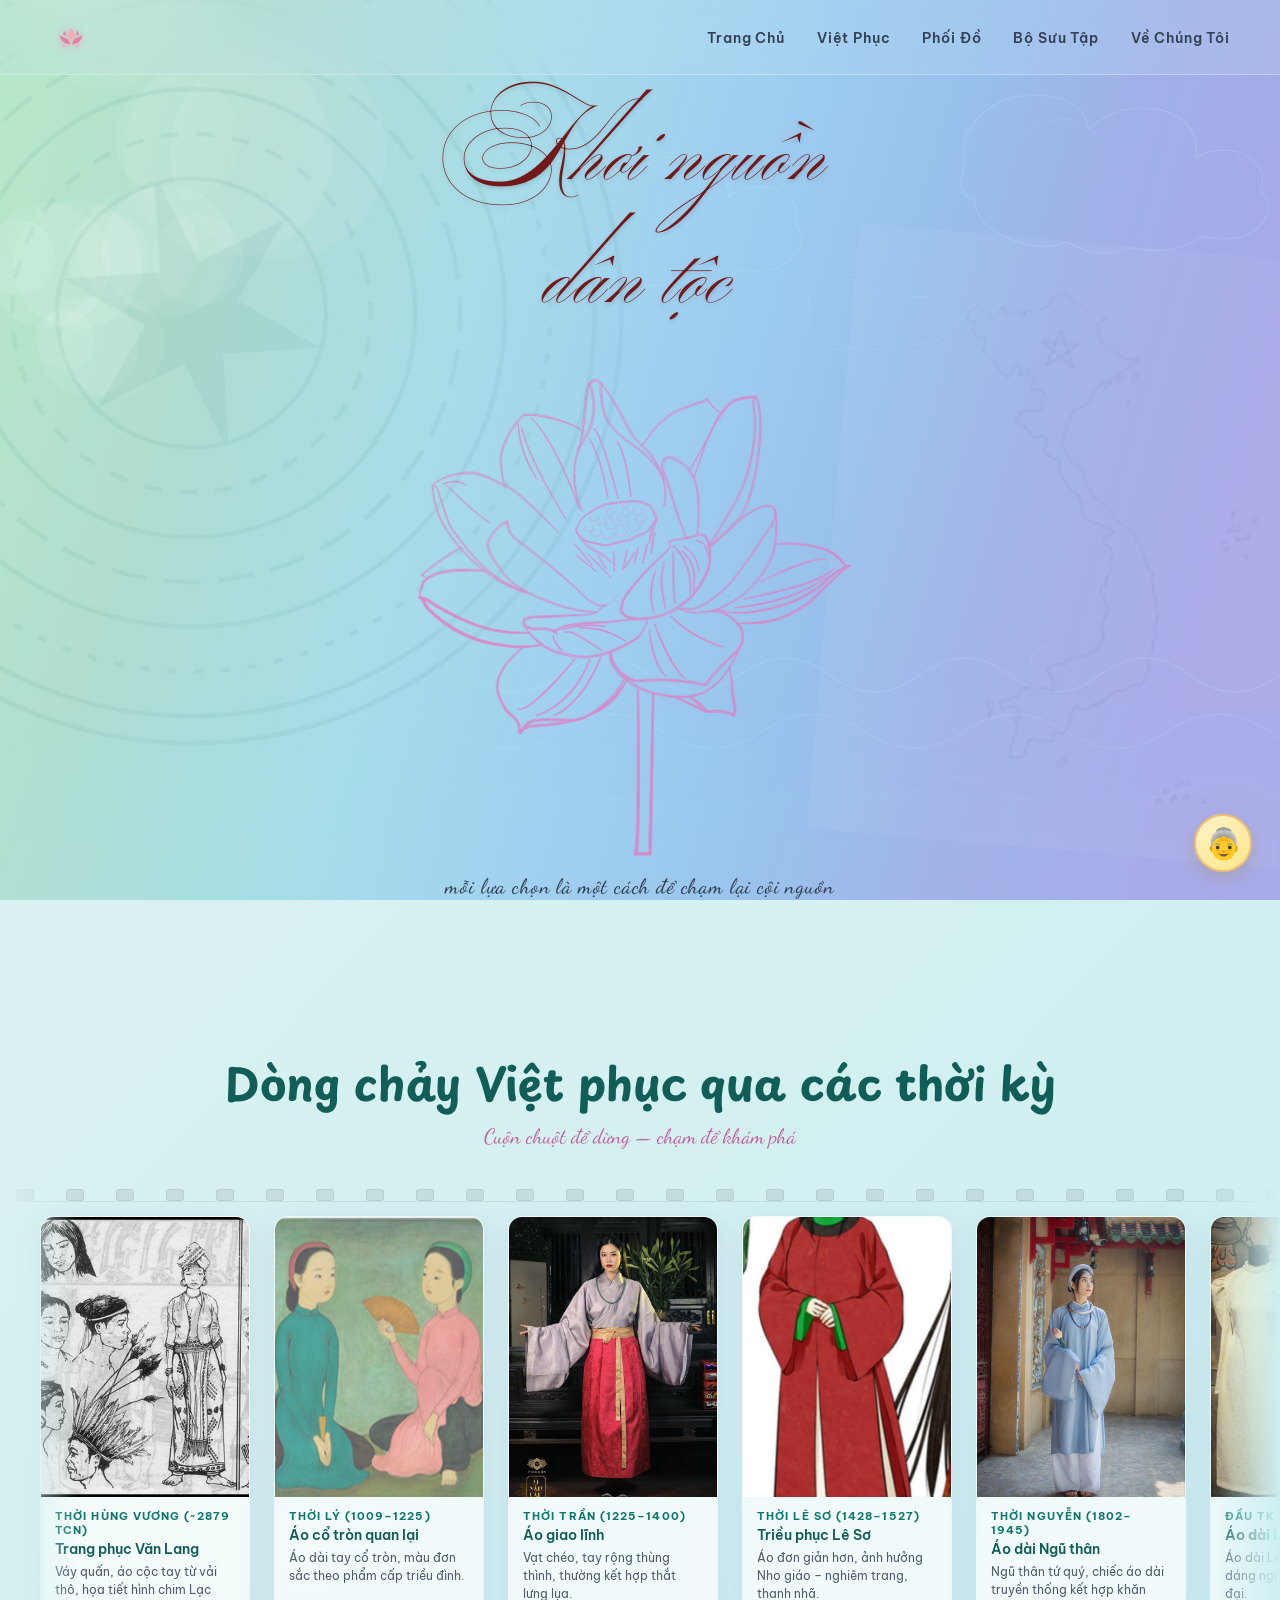
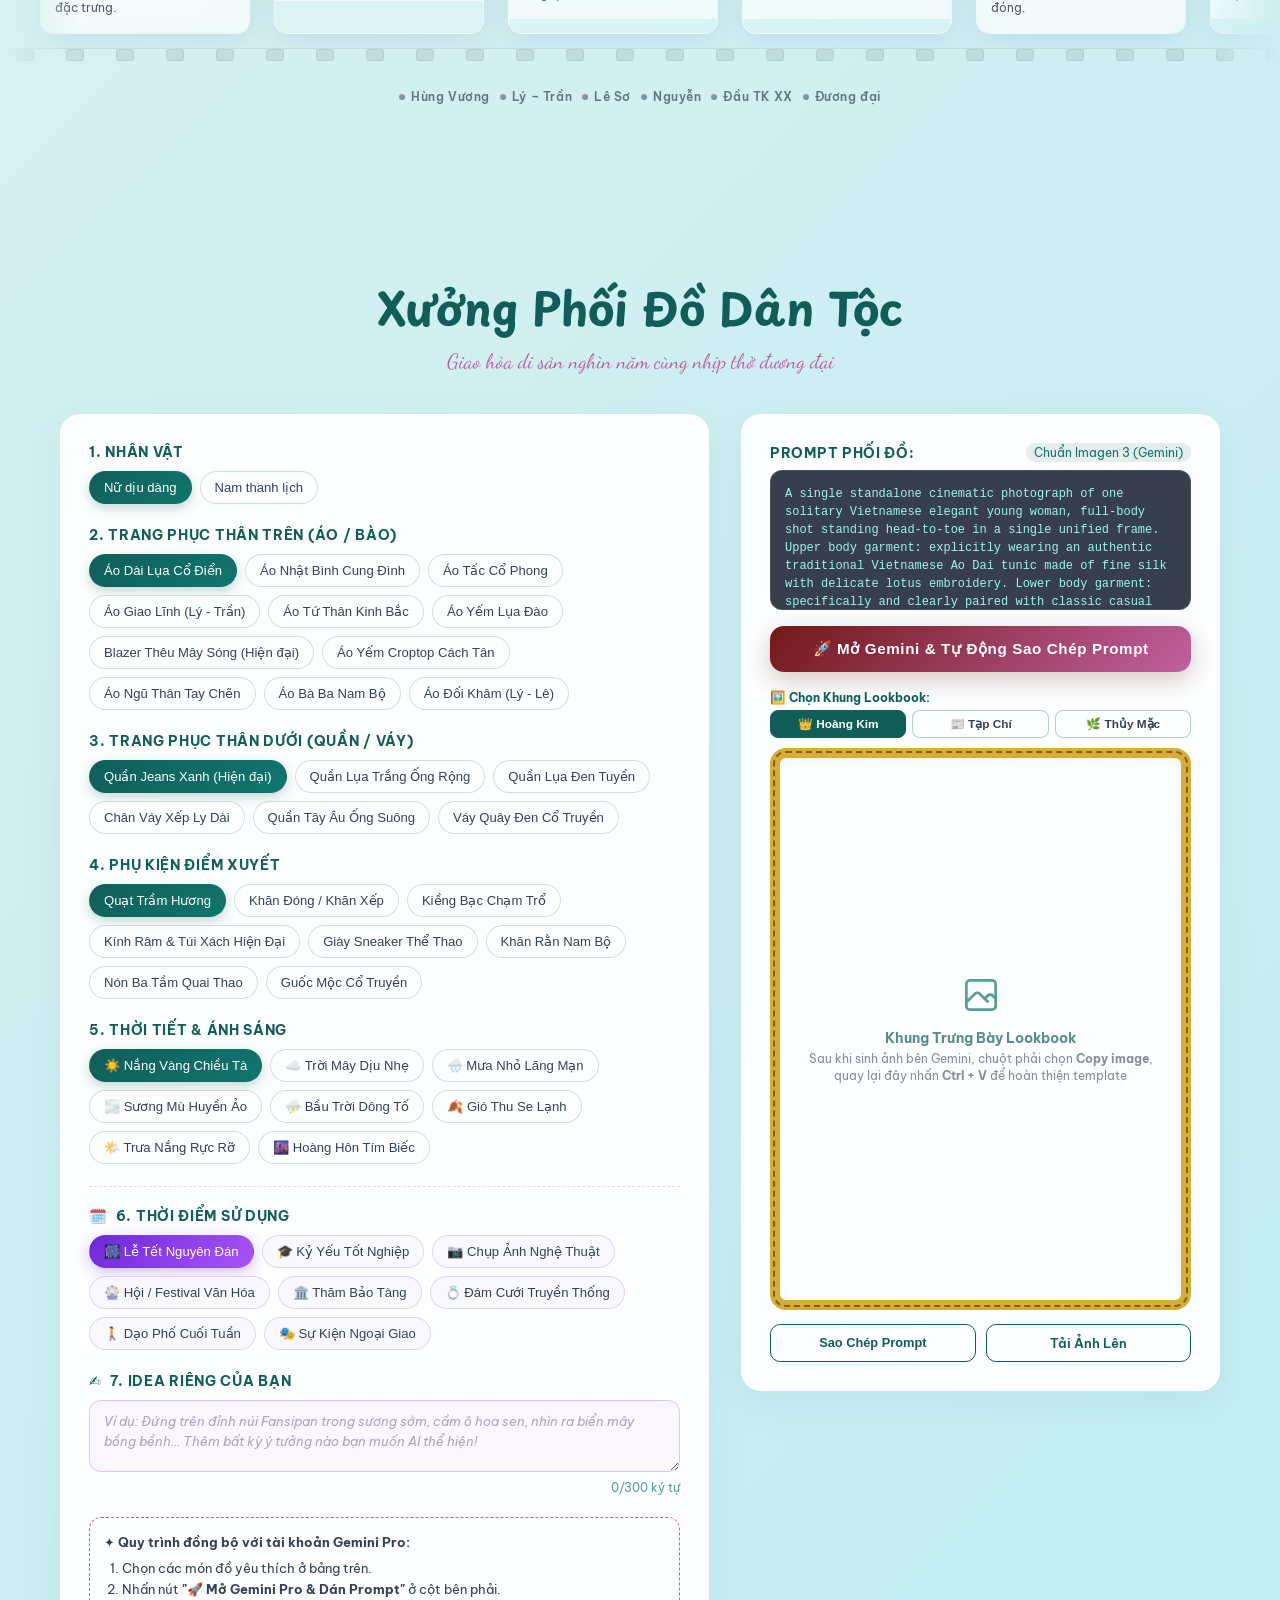
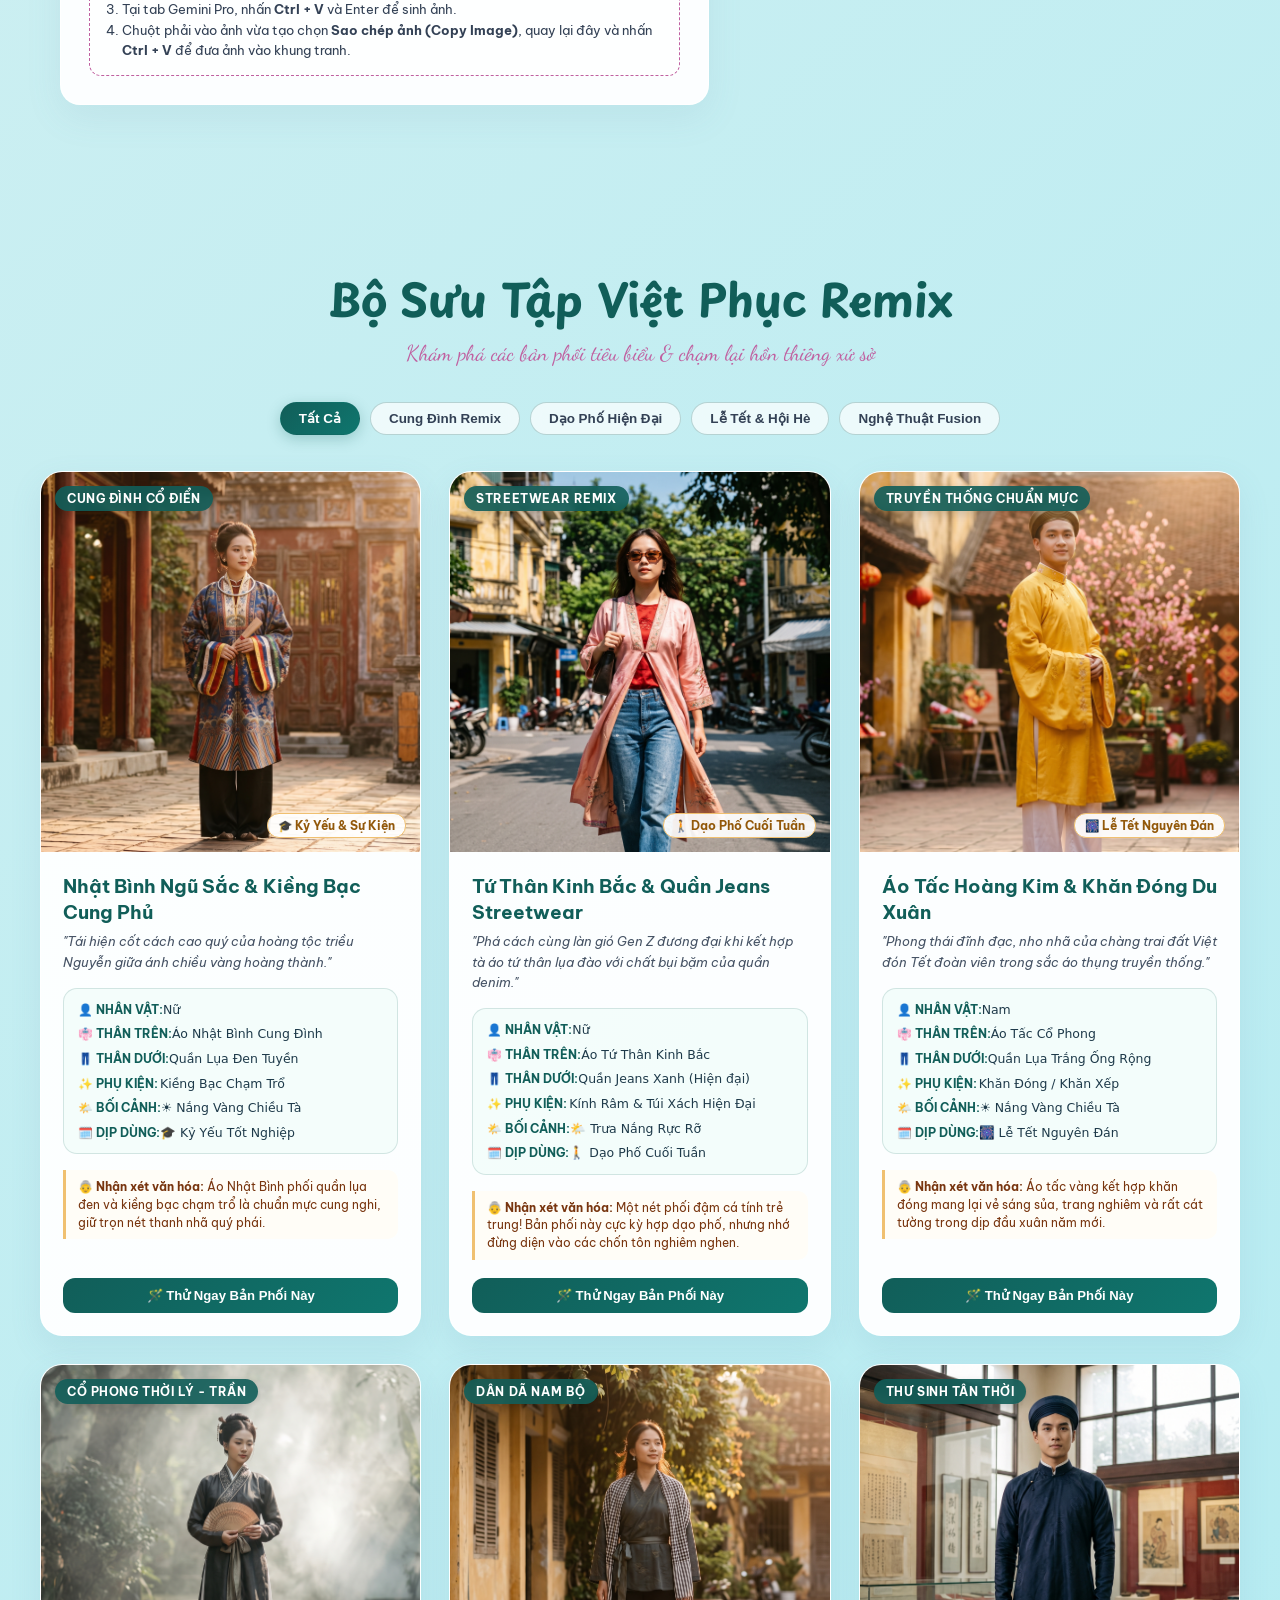
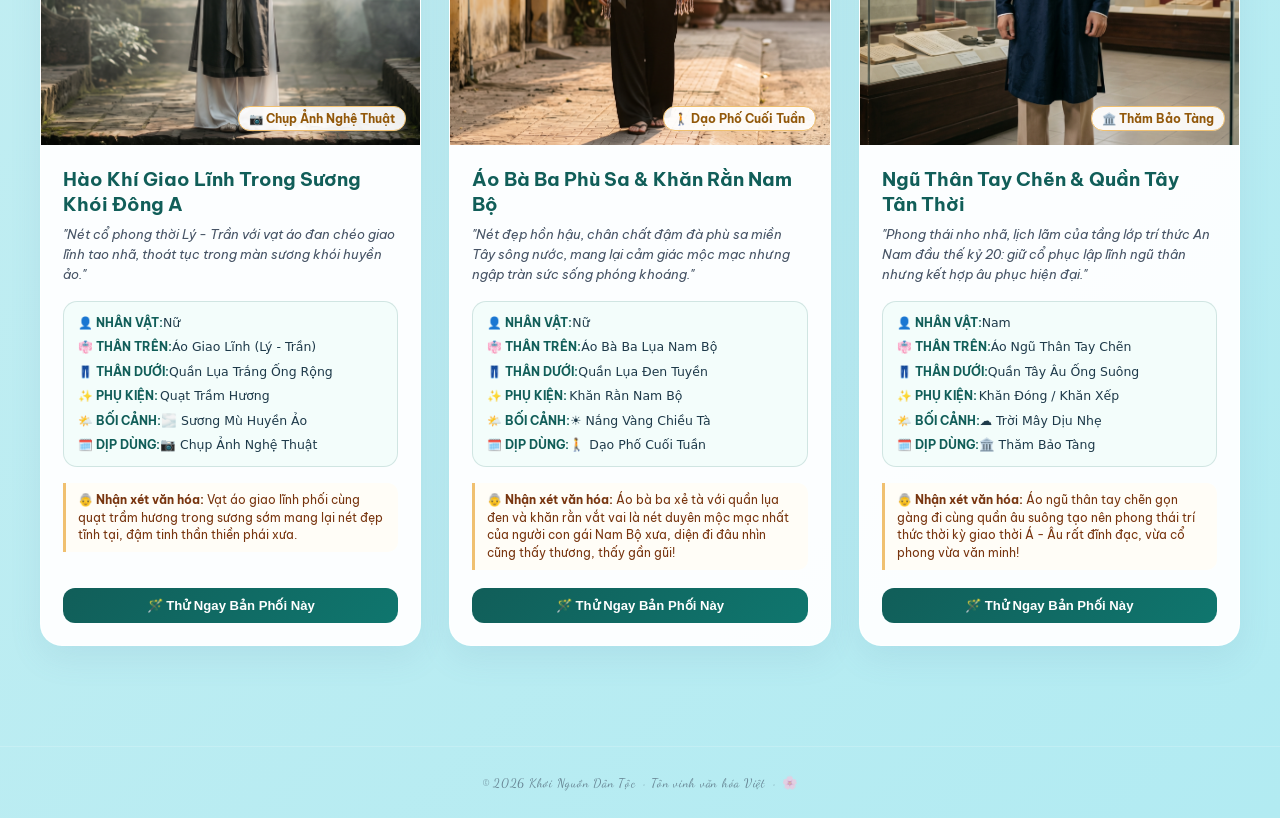
==== commit 01f530d6: "them bo suu tap" ====
--- a/index.html
+++ b/index.html
@@ -251,7 +251,7 @@
     #carousel-section {
       position: relative;
       z-index: 1;
-      padding: 50px 0 70px;
+      padding: 90px 0 80px;
       overflow: hidden;
     }
 
@@ -1206,6 +1206,246 @@
       #ba-noi-mascot { bottom: 16px; right: 12px; }
       .ba-noi-bubble { max-width: 230px; }
     }
+
+    /* ─── BỘ SƯU TẬP (LOOKBOOK GALLERY) STYLES ─────────────────────── */
+#bo-suu-tap {
+  position: relative;
+  z-index: 10;
+  padding: 80px 20px 100px;
+  max-width: 1240px;
+  margin: 0 auto;
+}
+
+.gallery-header {
+  text-align: center;
+  margin-bottom: 36px;
+}
+
+.gallery-title {
+  font-family: 'Playpen Sans', cursive;
+  font-size: clamp(2rem, 4vw, 2.8rem);
+  color: var(--text-title);
+  margin-bottom: 8px;
+}
+
+.gallery-subtitle {
+  font-family: 'Dancing Script', cursive;
+  font-size: 1.35rem;
+  color: var(--petal-accent);
+}
+
+/* Thanh lọc danh mục */
+.gallery-filters {
+  display: flex;
+  justify-content: center;
+  flex-wrap: wrap;
+  gap: 10px;
+  margin-bottom: 36px;
+}
+
+.filter-btn {
+  padding: 8px 18px;
+  border-radius: 24px;
+  border: 1px solid rgba(17, 94, 89, 0.25);
+  background: rgba(255, 255, 255, 0.7);
+  font-size: 0.84rem;
+  font-weight: 600;
+  color: var(--text-ui);
+  cursor: pointer;
+  transition: all 0.25s ease;
+  backdrop-filter: blur(8px);
+}
+
+.filter-btn:hover {
+  border-color: var(--petal-accent);
+  transform: translateY(-2px);
+}
+
+.filter-btn.active {
+  background: linear-gradient(135deg, var(--text-title), #0f766e);
+  color: #fff;
+  border-color: transparent;
+  box-shadow: 0 4px 14px rgba(17, 94, 89, 0.25);
+}
+
+/* Lưới hiển thị các thẻ bộ sưu tập */
+.gallery-grid {
+  display: grid;
+  grid-template-columns: repeat(auto-fill, minmax(350px, 1fr));
+  gap: 28px;
+}
+
+.lookbook-item-card {
+  background: rgba(255, 255, 255, 0.95);
+  border-radius: 22px;
+  border: 1.5px solid rgba(255, 255, 255, 0.8);
+  box-shadow: 0 12px 32px rgba(100, 140, 170, 0.12);
+  overflow: hidden;
+  display: flex;
+  flex-direction: column;
+  transition: transform 0.35s ease, box-shadow 0.35s ease;
+}
+
+.lookbook-item-card:hover {
+  transform: translateY(-6px);
+  box-shadow: 0 20px 42px rgba(100, 140, 170, 0.2);
+}
+
+.item-visual-wrap {
+  position: relative;
+  width: 100%;
+  height: 380px;
+  background: #f1f5f9;
+  overflow: hidden;
+}
+
+.item-visual-wrap img {
+  width: 100%;
+  height: 100%;
+  object-fit: cover;
+  transition: transform 0.5s ease;
+}
+
+.lookbook-item-card:hover .item-visual-wrap img {
+  transform: scale(1.04);
+}
+
+.item-badge-style {
+  position: absolute;
+  top: 14px;
+  left: 14px;
+  background: rgba(17, 94, 89, 0.9);
+  backdrop-filter: blur(6px);
+  color: #fff;
+  font-size: 0.72rem;
+  font-weight: 700;
+  text-transform: uppercase;
+  letter-spacing: 0.05em;
+  padding: 5px 12px;
+  border-radius: 20px;
+  box-shadow: 0 4px 10px rgba(0,0,0,0.15);
+}
+
+.item-occasion-badge {
+  position: absolute;
+  bottom: 14px;
+  right: 14px;
+  background: rgba(255, 255, 255, 0.92);
+  color: #92580a;
+  font-size: 0.72rem;
+  font-weight: 700;
+  padding: 4px 10px;
+  border-radius: 12px;
+  border: 1px solid #f0c070;
+}
+
+/* Phần nội dung chi tiết cấu thành */
+.item-content-body {
+  padding: 22px;
+  display: flex;
+  flex-direction: column;
+  flex-grow: 1;
+}
+
+.item-heading {
+  font-size: 1.18rem;
+  font-weight: 700;
+  color: var(--text-title);
+  margin-bottom: 6px;
+  line-height: 1.35;
+}
+
+.item-concept-desc {
+  font-size: 0.82rem;
+  color: var(--text-ui);
+  line-height: 1.55;
+  font-style: italic;
+  margin-bottom: 16px;
+  opacity: 0.9;
+}
+
+/* Nhóm các thành phần lựa chọn tạo nên */
+.item-recipe-box {
+  background: rgba(240, 252, 250, 0.75);
+  border: 1px solid rgba(17, 94, 89, 0.15);
+  border-radius: 14px;
+  padding: 12px 14px;
+  margin-bottom: 16px;
+  display: flex;
+  flex-direction: column;
+  gap: 7px;
+}
+
+.recipe-row {
+  display: flex;
+  align-items: baseline;
+  font-size: 0.78rem;
+  line-height: 1.4;
+  color: var(--text-ui);
+}
+
+.recipe-label {
+  font-weight: 700;
+  color: var(--text-title);
+  min-width: 82px;
+  flex-shrink: 0;
+  font-size: 0.74rem;
+  text-transform: uppercase;
+}
+
+.recipe-value {
+  color: #1e3a4a;
+  font-weight: 500;
+}
+
+/* Đánh giá văn hóa */
+.item-review-bubble {
+  background: #fffdf7;
+  border-left: 3px solid #f0c070;
+  padding: 8px 12px;
+  border-radius: 0 10px 10px 0;
+  font-size: 0.76rem;
+  color: #78350f;
+  line-height: 1.45;
+  margin-bottom: 18px;
+}
+
+/* Nút hành động */
+.item-card-actions {
+  margin-top: auto;
+  display: flex;
+  gap: 10px;
+}
+
+.btn-apply-look {
+  flex: 1;
+  padding: 10px 14px;
+  border-radius: 12px;
+  border: none;
+  background: linear-gradient(135deg, var(--text-title), #0f766e);
+  color: #ffffff;
+  font-size: 0.82rem;
+  font-weight: 700;
+  cursor: pointer;
+  display: flex;
+  align-items: center;
+  justify-content: center;
+  gap: 6px;
+  transition: all 0.25s ease;
+}
+
+.btn-apply-look:hover {
+  transform: translateY(-2px);
+  filter: brightness(1.1);
+  box-shadow: 0 6px 16px rgba(17, 94, 89, 0.25);
+}
+
+@media (max-width: 768px) {
+  .gallery-grid {
+    grid-template-columns: 1fr;
+  }
+}
+
   </style>
 <body>
 
@@ -1330,7 +1570,7 @@
     <li><a href="#hero">Trang Chủ</a></li>
     <li><a href="#carousel-section">Việt Phục</a></li>
     <li><a href="#phoi-do">Phối Đồ</a></li>
-    <li><a href="#">Bộ Sưu Tập</a></li>
+    <li><a href="#bo-suu-tap">Bộ Sưu Tập</a></li>
     <li><a href="#">Về Chúng Tôi</a></li>
   </ul>
 </nav>
@@ -1456,8 +1696,10 @@
 
 <!-- ═══ Carousel Section ══════════════════════════════════════════════ -->
 <section id="carousel-section">
-  <p class="section-label">Dòng chảy Việt phục qua các thời kỳ</p>
-  <p class="section-desc">Cuộn chuột để dừng — chạm để khám phá</p>
+  <div class="studio-header">
+    <h2 class="studio-title">Dòng chảy Việt phục qua các thời kỳ</h2>
+    <p class="studio-subtitle">Cuộn chuột để dừng — chạm để khám phá</p>
+  </div>
 
   <div class="filmstrip-outer">
     <div style="overflow:hidden; width:100%;">
@@ -1517,6 +1759,9 @@
           <button class="pill-btn" data-prompt="a traditional silk halter neck undergarment Yem combined with sheer overcoat">Áo Yếm Lụa Đào</button>
           <button class="pill-btn" data-prompt="a tailored modern oversized blazer embroidered with traditional imperial cloud patterns">Blazer Thêu Mây Sóng (Hiện đại)</button>
           <button class="pill-btn" data-prompt="a modern cropped halter top inspired by traditional Vietnamese folk clothing">Áo Yếm Croptop Cách Tân</button>
+          <button class="pill-btn" data-prompt="an authentic traditional Vietnamese Ao Ngu Than Tay Chen with tight fitted sleeves, stand-up collar, made of woven silk">Áo Ngũ Thân Tay Chẽn</button>
+          <button class="pill-btn" data-prompt="a traditional southern Vietnamese Ao Ba Ba silk blouse with round neck, split sides, and front pockets">Áo Bà Ba Nam Bộ</button>
+          <button class="pill-btn" data-prompt="an ancient Vietnamese Doi Kham flowing robe with parallel lapels layered over silk undergarments">Áo Đối Khâm (Lý - Lê)</button>
         </div>
       </div>
 
@@ -1529,6 +1774,7 @@
           <button class="pill-btn" data-prompt="paired with classic ebony black silk wide-leg trousers">Quần Lụa Đen Tuyền</button>
           <button class="pill-btn" data-prompt="paired with a high-waisted pleated A-line skirt in modern aesthetic style">Chân Váy Xếp Ly Dài</button>
           <button class="pill-btn" data-prompt="paired with smart tailored high-waist straight-leg trousers in beige">Quần Tây Âu Ống Suông</button>
+          <button class="pill-btn" data-prompt="paired with a traditional Vietnamese long wrap-around dark black silk skirt (Vay Dong)">Váy Quây Đen Cổ Truyền</button>
         </div>
       </div>
 
@@ -1541,6 +1787,9 @@
           <button class="pill-btn" data-prompt="adorned with an engraved antique silver torc neckband (Kiềng Bạc)">Kiềng Bạc Chạm Trổ</button>
           <button class="pill-btn" data-prompt="wearing chic modern tinted sunglasses and stylish leather handbag">Kính Râm & Túi Xách Hiện Đại</button>
           <button class="pill-btn" data-prompt="wearing retro white street sneakers giving a confident contemporary youth look">Giày Sneaker Thể Thao</button>
+          <button class="pill-btn" data-prompt="wearing an iconic southern Vietnamese checkered black and white cotton scarf (Khan Ran)">Khăn Rằn Nam Bộ</button>
+          <button class="pill-btn" data-prompt="carrying a large flat traditional palm-leaf hat with silk ribbons (Non Quai Thao / Non Ba Tam)">Nón Ba Tầm Quai Thao</button>
+          <button class="pill-btn" data-prompt="wearing classic handmade Vietnamese wooden clogs (Guoc Moc)">Guốc Mộc Cổ Truyền</button>
         </div>
       </div>
 
@@ -1677,9 +1926,10 @@
 </section>
 
 <!-- ═══ Bà Nội AI — Script Logic Cảnh Báo Văn Hóa ══════════════════ -->
+<!-- ═══ Bà Nội AI — Script Logic Cảnh Báo & Khen Ngợi Chuẩn Văn Hóa ══════════════════ -->
 <script>
 (function () {
-  /* ── Elements ─────────────────────────────────────────────────────── */
+  /* ── 1. Khởi tạo Elements ────────────────────────────────────────── */
   const avatar   = document.getElementById('baNoiAvatar');
   const bubble   = document.getElementById('baNoiBubble');
   const dot      = document.getElementById('baNoiDot');
@@ -1689,111 +1939,196 @@
 
   if (!avatar) return;
 
-  /* ── State ─────────────────────────────────────────────────────────── */
-  let bubbleOpen      = false;
-  let currentRuleKey  = null;
-
-  /* ── Rule Table ────────────────────────────────────────────────────
-     key: mã định danh rule (để tránh nhảy liên tục)
-     match(top, bottom, acc, occasion): trả true nếu combo vi phạm
-     warning: lời bà nội nói nhẹ nhàng
-     suggestion: gợi ý phối đồ cụ thể hơn
-  ─────────────────────────────────────────────────────────────────── */
+  let bubbleOpen     = false;
+  let currentRuleKey = null;
+
+  /* ── 2. Hàm đọc Text hiển thị của nút đang chọn (Chính xác tuyệt đối) ── */
+  function getSelectedText(gridId) {
+    const btn = document.querySelector(`#${gridId} .pill-btn.active`);
+    return btn ? btn.textContent.trim() : '';
+  }
+
+  /* ── 3. Bảng Quy Tắc Văn Hóa (Chỉ dựa vào 2. Áo, 3. Quần/Váy, 4. Phụ Kiện) ── */
   const RULES = [
+    // ── NHÓM CẢNH BÁO (LỆCH CHUẨN VĂN HÓA) ──
     {
-      key: 'nhat-binh-sneaker',
-      match: (top, acc) =>
-        top.includes('Nhat Binh') &&
-        (acc.includes('sneaker') || acc.includes('sunglasses')),
-      warning: 'Cháu ơi 😄 Áo Nhật Bình là lễ phục cung đình cao quý của phi tần triều Nguyễn — thường chỉ xuất hiện trong đại lễ, kỷ yếu trang trọng. Mà cháu lại phối với sneaker thì... bà thấy vui vui nhưng mà lệch lệch á!',
-      suggestion: 'Với Áo Nhật Bình, bà thấy hợp nhất là đi hài thêu hoa sen, thêm Kiềng Bạc Chạm Trổ, chụp trong không khí Lễ Tết hoặc Kỷ Yếu cho đúng chất cung đình nè cháu! 👑'
+      key: 'nhat-binh-modern-bottom',
+      type: 'warning',
+      match: (top, bottom, acc) => 
+        top.includes('Nhật Bình') && 
+        (bottom.includes('Jeans') || bottom.includes('Xếp Ly') || bottom.includes('Tây Âu')),
+      warning: 'Ủa cháu ơi 😅 Áo Nhật Bình là triều phục ngũ sắc của bậc Hoàng tộc, Phi tần triều Nguyễn. Lễ phục trang nghiêm như vậy mà phối với quần jeans, chân váy xếp ly hay quần âu thì lịch sử... "khóc ròng" đó nghen!',
+      suggestion: 'Cháu nên chọn Quần Lụa Trắng Ống Rộng hoặc Quần Lụa Đen Tuyền để giữ đúng phong thái đoan trang, đài các chốn cung đình nhé! ✨'
     },
     {
-      key: 'nhat-binh-jeans',
-      match: (top, bottom) =>
-        top.includes('Nhat Binh') && bottom.includes('jeans'),
-      warning: 'Ủa cháu ơi 😅 Áo Nhật Bình ngũ sắc của bà phi mà kết hợp với jeans xanh... Bà không phán xét đâu, nhưng mà lịch sử nó không "đồng ý" lắm ha! Nhật Bình là y phục triều nghi cao cấp nhất nhé.',
-      suggestion: 'Cháu thử Quần Lụa Đen Tuyền hoặc Quần Lụa Trắng Ống Rộng đi — nhìn sẽ sang trọng và đúng với nguồn gốc lịch sử của bộ đồ hơn nhiều á! ✨'
+      key: 'nhat-binh-street-acc',
+      type: 'warning',
+      match: (top, bottom, acc) => 
+        top.includes('Nhật Bình') && 
+        (acc.includes('Sneaker') || acc.includes('Kính Râm') || acc.includes('Khăn Rằn')),
+      warning: 'Cháu ơi 😄 Khoác áo Nhật Bình cung đình rực rỡ mà lại đi sneaker thể thao hay quàng khăn rằn Nam Bộ thì nhìn cọc cạch lắm á, sai lệch mất nét trang nghiêm cung phủ rồi!',
+      suggestion: 'Nhật Bình hợp nhất khi kết hợp cùng Kiềng Bạc Chạm Trổ hoặc Quạt Trầm Hương để toát lên đúng cốt cách quý phái phương Đông nha! 👑'
     },
     {
-      key: 'giao-linh-hien-dai',
-      match: (top, bottom, acc) =>
-        top.includes('Giao Linh') &&
-        (bottom.includes('jeans') || bottom.includes('A-line') || acc.includes('sneaker')),
-      warning: 'Hehe bà biết cháu sáng tạo 😊 Nhưng Áo Giao Lĩnh là trang phục thế kỷ 13 thời Lý–Trần nghen — thời đó chưa có quần jeans hay chân váy xếp ly đâu cháu! Ghép vào có thể tạo nhầm lẫn về lịch sử.',
-      suggestion: 'Giao Lĩnh đẹp nhất khi phối với Quần Lụa Trắng Ống Rộng, thêm Kiềng Bạc Chạm Trổ — chụp trong thời tiết Sương Mù Huyền Ảo sẽ ra ảnh rất thần thánh đó cháu! 🌫️'
+      key: 'ao-tac-pha-cach',
+      type: 'warning',
+      match: (top, bottom, acc) => 
+        top.includes('Áo Tấc') && 
+        (bottom.includes('Jeans') || acc.includes('Sneaker') || acc.includes('Kính Râm')),
+      warning: 'Áo Tấc tay thụng là đại lễ phục dùng trong tế lễ, hôn sự trang trọng thời Nguyễn xưa. Ống tay áo buông rủ uy nghi mà cháu đi với sneaker hoặc quần jeans thì giống như đang mặc lễ phục đi chạy bộ vậy á!',
+      suggestion: 'Áo Tấc đẹp nhất là đi cùng Quần Lụa Trắng/Đen ống rộng và đội Khăn Đóng/Khăn Xếp, trông sẽ rất đĩnh đạc và chuẩn nề nếp gia phong!'
     },
     {
-      key: 'tu-than-hien-dai',
-      match: (top, acc) =>
-        top.includes('Tu Than') &&
-        (acc.includes('sunglasses') || acc.includes('sneaker')),
-      warning: 'Bà thấy cháu mạnh dạn quá 😄 Áo Tứ Thân là hồn của người phụ nữ Kinh Bắc xưa — gắn liền với ruộng đồng, hội hè dân gian. Phối với kính râm hay sneaker thì... bà cảm giác nó "trật chiều" một chút đó!',
-      suggestion: 'Tứ Thân hợp với Quạt Trầm Hương hoặc Khăn Đóng / Khăn Xếp nhất cháu ơi! Chụp trong dịp Hội / Festival Văn Hóa sẽ ra đúng không khí dân gian mà vẫn tươi trẻ! 🎡'
+      key: 'giao-linh-khan-dong',
+      type: 'warning',
+      match: (top, bottom, acc) => 
+        (top.includes('Giao Lĩnh') || top.includes('Đối Khâm')) && 
+        acc.includes('Khăn Đóng'),
+      warning: 'Hehe cháu phối bộ này bị "xuyên không" lệch tới hơn 500 năm rồi nè! Áo Giao Lĩnh là thời Lý–Trần (thế kỷ 11–14), còn Khăn Đóng/Khăn Xếp là nếp đội đầu thời Nguyễn (thế kỷ 19). Ghép lại là sai lệch niên đại lịch sử đó!',
+      suggestion: 'Khi diện Giao Lĩnh cổ phong Lý - Trần, người xưa để tóc tự nhiên hoặc cài trâm, cầm Quạt Trầm Hương hoặc đeo Kiềng Bạc là đẹp đúng điệu thời đại! 🌸'
     },
     {
-      key: 'ao-tac-sneaker',
-      match: (top, acc) =>
-        top.includes('Ao Tac') && acc.includes('sneaker'),
-      warning: 'Áo Tấc Cổ Phong là lễ phục quan lại, truyền giáo thời xưa — trang nghiêm lắm cháu ơi! Bà thấy nó hơi "trái khoáy" khi đi với sneaker, giống như mặc vest đi dép lê vậy đó 😄',
-      suggestion: 'Áo Tấc hợp nhất với Quần Lụa Đen Tuyền và Khăn Đóng / Khăn Xếp — phối thêm dịp Sự Kiện Ngoại Giao hoặc Đám Cưới Truyền Thống sẽ ra đúng vị quan triều đình đó! 🏛️'
+      key: 'giao-linh-modern-bottom',
+      type: 'warning',
+      match: (top, bottom, acc) => 
+        (top.includes('Giao Lĩnh') || top.includes('Đối Khâm')) && 
+        (bottom.includes('Jeans') || acc.includes('Sneaker')),
+      warning: 'Vạt áo Giao Lĩnh cổ phong mang hào khí Đông A thoát tục, đi với quần jeans xanh cứng hoặc sneaker thể thao sẽ làm mất đi độ bay bổng tha thướt vốn có của tà áo nghìn năm!',
+      suggestion: 'Cháu thử Quần Lụa Trắng Ống Rộng hoặc Váy Quây Đen Cổ Truyền xem, vừa tôn dáng vừa tạo cảm giác thanh tao như bước ra từ tranh cổ.'
     },
     {
-      key: 'dam-cuoi-gau',
-      match: (top, bottom, acc, occasion) =>
-        occasion.includes('wedding') &&
-        (acc.includes('sneaker') || acc.includes('sunglasses') || bottom.includes('jeans')),
-      warning: 'Cháu ơi, dịp đám cưới truyền thống mà bà thấy combo này hơi nhẹ nhàng quá ha 😄 Đám cưới Việt mình trọng lễ nghi lắm — trang phục nên đủ trang trọng để tôn vinh dịp đặc biệt đó cháu!',
-      suggestion: 'Với đám cưới truyền thống, bà thấy Áo Dài Lụa + Quần Lụa Trắng + Kiềng Bạc hoặc Áo Nhật Bình + Quần Lụa Đen là chuẩn nhất! Vừa đẹp vừa đúng nề nếp! 💍'
+      key: 'tu-than-streetwear',
+      type: 'warning',
+      match: (top, bottom, acc) => 
+        top.includes('Tứ Thân') && 
+        (acc.includes('Kính Râm') || acc.includes('Sneaker') || acc.includes('Khăn Rằn') || bottom.includes('Tây Âu')),
+      warning: 'Áo Tứ Thân là biểu tượng duyên dáng của liền chị Kinh Bắc xưa. Phối kính râm, sneaker hay quàng khăn rằn Nam Bộ thì phá cách thật đó nhưng làm mất đi nét duyên quan họ ruộng đồng rồi!',
+      suggestion: 'Tứ Thân hợp nhất khi đi cùng Váy Quây Đen Cổ Truyền, tay cầm Quạt Trầm hoặc đội Nón Ba Tầm Quai Thao, chân đi guốc mộc mộc mạc cháu nhé! 🌾'
     },
     {
-      key: 'yem-cuoi',
-      match: (top, occasion) =>
-        (top.includes('Yem Lua Dao') || top.includes('croptop')) &&
-        occasion.includes('wedding'),
-      warning: 'Ủa cháu định mặc Áo Yếm đi đám cưới à 😂 Áo Yếm là nét đẹp dân dã của thôn quê xưa — bình thường thì duyên lắm, nhưng đám cưới trọng đại mặc vậy bà sợ... nhà trai hiểu lầm đó nha!',
-      suggestion: 'Cho đám cưới, cháu thử Áo Dài Lụa Cổ Điển hoặc Áo Nhật Bình Cung Đình — vừa đẹp vừa trang trọng, đúng nghi lễ Việt hơn nhiều! Bà thấy cháu mặc cái nào cũng xinh á! 💕'
+      key: 'yem-don-le',
+      type: 'warning',
+      match: (top, bottom, acc) => 
+        (top.includes('Áo Yếm') || top.includes('Croptop')) && 
+        (bottom.includes('Jeans') || bottom.includes('Tây Âu')),
+      warning: 'Cháu ơi, Áo Yếm xưa là nội y mặc lót của phụ nữ Việt. Nếu mặc độc chiếc yếm với quần jeans/quần âu dạo phố thì cá tính đó, nhưng dễ gây hiểu lầm về trang phục truyền thống.',
+      suggestion: 'Thử kết hợp Yếm bên trong và khoác thêm chiếc Blazer Thêu Mây Sóng bên ngoài, vừa chuẩn mốt Gen Z hiện đại mà vẫn giữ nét duyên thầm tế nhị!'
     },
+    {
+      key: 'baba-lech-vung-mien',
+      type: 'warning',
+      match: (top, bottom, acc) => 
+        top.includes('Bà Ba') && 
+        (acc.includes('Nón Ba Tầm') || acc.includes('Khăn Đóng') || acc.includes('Kiềng Bạc')),
+      warning: 'Áo bà ba mộc mạc miệt vườn sông nước Nam Bộ, đi với nón ba tầm Kinh Bắc hay kiềng bạc chạm trổ cung phủ thì hơi "lệch pha" văn hóa vùng miền đó cháu!',
+      suggestion: 'Với áo bà ba, chiếc Khăn Rằn Nam Bộ quấn cổ và đôi Guốc Mộc sẽ là mảnh ghép tự nhiên nhất, đậm đà tình đất phương Nam!'
+    },
+
+    // ── NHÓM KHEN NGỢI (PHỐI ĐỒ CHUẨN MỰC, CÓ GU) ──
+    {
+      key: 'nhat-binh-cung-dinh-chuan',
+      type: 'praise',
+      match: (top, bottom, acc) => 
+        top.includes('Nhật Bình') && 
+        (bottom.includes('Lụa Trắng') || bottom.includes('Lụa Đen')) && 
+        (acc.includes('Quạt Trầm') || acc.includes('Kiềng Bạc')),
+      warning: 'Bà chấm điểm 10 tuyệt đối cho bản phối này! 👑',
+      suggestion: 'Áo Nhật Bình cung đình đi cùng quần lụa suông và quạt trầm/kiềng bạc toát lên trọn vẹn vẻ kiêu sa, đài các của bậc quý tộc triều Nguyễn xưa!'
+    },
+    {
+      key: 'ao-dai-kinh-dien-chuan',
+      type: 'praise',
+      match: (top, bottom, acc) => 
+        top.includes('Áo Dài') && 
+        (bottom.includes('Lụa Trắng') || bottom.includes('Lụa Đen')) && 
+        (acc.includes('Kiềng Bạc') || acc.includes('Quạt Trầm') || acc.includes('Guốc Mộc')),
+      warning: 'Bản phối kinh điển không tì vết! 🌺',
+      suggestion: 'Tà áo dài lụa thướt tha kết hợp quần lụa ống rộng và kiềng bạc chạm trổ tôn vinh trọn vẹn nét đoan trang, dịu dàng ngàn đời của người phụ nữ Việt!'
+    },
+    {
+      key: 'tu-than-kinh-bac-chuan',
+      type: 'praise',
+      match: (top, bottom, acc) => 
+        top.includes('Tứ Thân') && 
+        bottom.includes('Váy Quây Đen') && 
+        (acc.includes('Nón Ba Tầm') || acc.includes('Quạt Trầm') || acc.includes('Guốc Mộc')),
+      warning: 'Đẹp chuẩn điệu liền chị Kinh Bắc trẩy hội Lim! 🌾',
+      suggestion: 'Áo tứ thân vạt buộc duyên dáng đi cùng váy quây đổng đen và nón quai thao ba tầm tái hiện xuất sắc nét mộc mạc, thanh tú của vùng quan họ Bắc Bộ!'
+    },
+    {
+      key: 'ba-ba-nam-bo-chuan',
+      type: 'praise',
+      match: (top, bottom, acc) => 
+        top.includes('Bà Ba') && 
+        bottom.includes('Lụa Đen') && 
+        (acc.includes('Khăn Rằn') || acc.includes('Guốc Mộc')),
+      warning: 'Hồn hậu, đậm đà phù sa miền Tây sông nước! 🚣',
+      suggestion: 'Áo bà ba xẻ tà phối với quần lụa đen tuyền và khăn rằn Nam Bộ tạo nên nét đẹp chân phương, phóng khoáng và ngập tràn tình cảm phương Nam!'
+    },
+    {
+      key: 'blazer-fusion-genz',
+      type: 'praise',
+      match: (top, bottom, acc) => 
+        top.includes('Blazer') && 
+        (bottom.includes('Jeans') || bottom.includes('Tây Âu') || bottom.includes('Xếp Ly')) && 
+        (acc.includes('Kiềng Bạc') || acc.includes('Kính Râm') || acc.includes('Sneaker')),
+      warning: 'Việt Phục Remix đúng tinh thần Gen Z! 🌟',
+      suggestion: 'Đưa họa tiết mây sóng cung đình lên áo khoác Blazer hiện đại, phối cùng âu phục và phụ kiện cá tính — vừa giữ được cội nguồn vừa hợp nhịp sống đương đại!'
+    },
+    {
+      key: 'ngu-than-tri-thuc-chuan',
+      type: 'praise',
+      match: (top, bottom, acc) => 
+        top.includes('Ngũ Thân Tay Chẽn') && 
+        (bottom.includes('Lụa Trắng') || bottom.includes('Tây Âu')) && 
+        (acc.includes('Khăn Đóng') || acc.includes('Quạt Trầm')),
+      warning: 'Phong thái trí thức An Nam đầu thế kỷ 20! 📚',
+      suggestion: 'Áo lập lĩnh ngũ thân tay chẽn đi cùng khăn đóng hoặc quần âu suông tạo nên diện mạo vừa nho nhã cổ phong vừa văn minh, đĩnh đạc!'
+    }
   ];
 
-  /* ── Helper: đọc nút đang active theo selector ──────────────────── */
-  function readActive(gridId, selector) {
-    const btn = document.querySelector(`#${gridId} ${selector}.active`);
-    return btn ? (btn.getAttribute('data-prompt') || btn.getAttribute('data-val') || '') : '';
-  }
-
-  /* ── Kiểm tra toàn bộ rules và trả về rule đầu tiên vi phạm ──────── */
+  /* ── 4. Hàm Kiểm Tra Điều Kiện ─────────────────────────────────── */
   function checkRules() {
-    const top      = readActive('topGrid',      '.pill-btn');
-    const bottom   = readActive('bottomGrid',   '.pill-btn');
-    const acc      = readActive('accGrid',      '.pill-btn');
-    const occasion = readActive('occasionGrid', '.occasion-pill');
+    const top    = getSelectedText('topGrid');
+    const bottom = getSelectedText('bottomGrid');
+    const acc    = getSelectedText('accGrid');
 
     for (const rule of RULES) {
-      if (rule.match(top, bottom, acc, occasion)) return rule;
+      if (rule.match(top, bottom, acc)) return rule;
     }
     return null;
   }
 
-  /* ── Hiển thị bubble ─────────────────────────────────────────────── */
+  /* ── 5. Hiển Thị Hộp Thoại Lời Nhắc ────────────────────────────── */
   function showBubble(rule) {
-    warnEl.textContent  = rule.warning;
-    sugEl.textContent   = rule.suggestion;
+    warnEl.textContent = rule.warning;
+    sugEl.textContent  = rule.suggestion;
+    
+    // Đổi màu header nếu là lời khen
+    const headerTitle = bubble.querySelector('.ba-noi-name');
+    if (rule.type === 'praise') {
+      headerTitle.textContent = '👵 Bà khen cháu nè:';
+      headerTitle.style.color = '#047857';
+      bubble.style.borderColor = '#34d399';
+    } else {
+      headerTitle.textContent = '👵 Bà nhắc cháu nè:';
+      headerTitle.style.color = '#92580a';
+      bubble.style.borderColor = '#f0c070';
+    }
+
     bubble.classList.add('visible');
     dot.classList.remove('show');
     bubbleOpen = true;
   }
 
-  /* ── Ẩn bubble ───────────────────────────────────────────────────── */
   function hideBubble() {
     bubble.classList.remove('visible');
     bubbleOpen = false;
   }
 
-  /* ── Ping avatar rồi hiện dot đỏ ────────────────────────────────── */
   function alertAvatar() {
     avatar.classList.remove('idle', 'ping');
-    void avatar.offsetWidth; // reflow để restart animation
+    void avatar.offsetWidth;
     avatar.classList.add('ping');
     dot.classList.add('show');
     setTimeout(() => {
@@ -1802,26 +2137,33 @@
     }, 700);
   }
 
-  /* ── Main: chạy mỗi khi người dùng đổi lựa chọn ─────────────────── */
+  /* ── 6. Đánh Giá Trạng Thái Ngay Khi Click ───────────────────────── */
   function evaluate() {
     const rule = checkRules();
     if (rule) {
       if (rule.key !== currentRuleKey) {
         currentRuleKey = rule.key;
-        if (bubbleOpen) showBubble(rule); // cập nhật nội dung nếu bubble đang mở
+        showBubble(rule);
         alertAvatar();
       }
     } else {
-      // Không còn vi phạm
+      // Khi là bản phối tự do không vi phạm
       if (currentRuleKey !== null) {
         currentRuleKey = null;
-        hideBubble();
+        warnEl.textContent = 'Bà xem qua rồi, cách phối này tự do, hài hòa và không vi phạm điều gì! 🎉';
+        sugEl.textContent  = 'Cứ tự tin sáng tạo tiếp nha, khi nào có combo đặc biệt bà sẽ nhắc tiếp nghen!';
+        const headerTitle = bubble.querySelector('.ba-noi-name');
+        headerTitle.textContent = '👵 Bà Nội nói...';
+        headerTitle.style.color = '#0f766e';
+        bubble.style.borderColor = '#f0c070';
+        bubble.classList.add('visible');
+        bubbleOpen = true;
         dot.classList.remove('show');
       }
     }
   }
 
-  /* ── Avatar click: toggle bubble hoặc hiện nội dung rule hiện tại ── */
+  /* ── 7. Bấm vào Avatar để bật/tắt thủ công ──────────────────────── */
   avatar.addEventListener('click', () => {
     if (bubbleOpen) {
       hideBubble();
@@ -1830,9 +2172,8 @@
       if (rule) {
         showBubble(rule);
       } else {
-        // Không có vi phạm — bà khen!
-        warnEl.textContent = 'Bà xem qua rồi, combo cháu chọn hôm nay ổn lắm! Hài hòa, đúng nguồn gốc mà vẫn có nét riêng — bà thích! 🎉';
-        sugEl.textContent  = 'Cứ phối tiếp đi nha! Khi nào cần bà tư vấn thì bấm vào bà 😄';
+        warnEl.textContent = 'Bà xem qua rồi, combo hôm nay cháu chọn rất ổn và có nét riêng! 🎉';
+        sugEl.textContent  = 'Cháu cứ thỏa sức thử tài phối đồ nhé, cần bà cố vấn thì cứ bấm vào bà 😄';
         bubble.classList.add('visible');
         bubbleOpen = true;
         dot.classList.remove('show');
@@ -1840,31 +2181,31 @@
     }
   });
 
-  /* ── Đóng bubble ─────────────────────────────────────────────────── */
   closeBtn.addEventListener('click', (e) => {
     e.stopPropagation();
     hideBubble();
   });
 
-  /* ── Hook vào tất cả pill buttons + occasion pills + textarea ──────── */
+  /* ── 8. Gắn Sự Kiện Click: CHỈ theo dõi mục 2 (Áo), 3 (Quần/Váy), 4 (Phụ Kiện) ── */
   function hookAll() {
     document.querySelectorAll(
-      '#topGrid .pill-btn, #bottomGrid .pill-btn, #accGrid .pill-btn, #occasionGrid .occasion-pill'
-    ).forEach(btn => btn.addEventListener('click', () => setTimeout(evaluate, 50)));
-
-    const textarea = document.getElementById('customIdeaInput');
-    if (textarea) textarea.addEventListener('input', () => setTimeout(evaluate, 100));
-  }
-
-  // Đợi DOM ổn định rồi hook
+      '#topGrid .pill-btn, #bottomGrid .pill-btn, #accGrid .pill-btn'
+    ).forEach(btn => {
+      btn.addEventListener('click', () => {
+        // Đợi 80ms để class .active được cập nhật sang nút mới
+        setTimeout(evaluate, 80);
+      });
+    });
+  }
+
   if (document.readyState === 'loading') {
     document.addEventListener('DOMContentLoaded', hookAll);
   } else {
     hookAll();
   }
 
-  // Chạy lần đầu sau khi trang load xong
-  setTimeout(evaluate, 800);
+  // Chạy ngay khi tải trang xong
+  setTimeout(evaluate, 600);
 })();
 </script>
 
@@ -2224,6 +2565,29 @@
   }
 })();
 </script>
+
+
+<!-- CHÈN TOÀN BỘ SECTION BỘ SƯU TẬP VÀO ĐÂY: -->
+<!-- ═══ Section: Bộ Sưu Tập Tuyển Chọn & Ý Tưởng Phối ═══════════════ -->
+<section id="bo-suu-tap">
+  <div class="gallery-header">
+    <h2 class="gallery-title">Bộ Sưu Tập Việt Phục Remix</h2>
+    <p class="gallery-subtitle">Khám phá các bản phối tiêu biểu & chạm lại hồn thiêng xứ sở</p>
+  </div>
+
+  <div class="gallery-filters" id="galleryFilters">
+    <button class="filter-btn active" data-cat="all">Tất Cả</button>
+    <button class="filter-btn" data-cat="cung-dinh">Cung Đình Remix</button>
+    <button class="filter-btn" data-cat="dao-pho">Dạo Phố Hiện Đại</button>
+    <button class="filter-btn" data-cat="le-tet">Lễ Tết & Hội Hè</button>
+    <button class="filter-btn" data-cat="nghe-thuat">Nghệ Thuật Fusion</button>
+  </div>
+
+  <div class="gallery-grid" id="galleryGrid">
+    <!-- Render tự động bởi JS -->
+  </div>
+</section>
+
 
 <!-- ═══ Footer ════════════════════════════════════════════════════════ -->
 <footer>
@@ -2758,5 +3122,268 @@
   renderSprockets('sprocketBottom');
 })();
 </script>
+
+<!-- ═══ Script Render Bộ Sưu Tập Tuyển Chọn ═══════════════════════════ -->
+<script>
+(function() {
+  // 1. KHO DỮ LIỆU CÁC MẪU PHỐI (Chỉ cần đổi link ảnh tại trường image)
+  const curatedCollection = [
+    {
+      id: 'look-1',
+      category: 'cung-dinh',
+      title: 'Nhật Bình Ngũ Sắc & Kiềng Bạc Cung Phủ',
+      concept: 'Tái hiện cốt cách cao quý của hoàng tộc triều Nguyễn giữa ánh chiều vàng hoàng thành.',
+      // ĐỔI ĐƯỜNG DẪN ẢNH CỦA BẠN TẠI ĐÂY:
+      image: 'ex/Nhật Bình Ngũ Sắc & Kiềng Bạc Cung Phủ.png',
+      badge: 'Cung Đình Cổ Điển',
+      occasionBadge: '🎓 Kỷ Yếu & Sự Kiện',
+      recipe: {
+        gender: 'woman',
+        genderText: 'Nữ',
+        top: 'Áo Nhật Bình Cung Đình',
+        bottom: 'Quần Lụa Đen Tuyền',
+        acc: 'Kiềng Bạc Chạm Trổ',
+        scene: '☀️ Nắng Vàng Chiều Tà',
+        occasion: '🎓 Kỷ Yếu Tốt Nghiệp'
+      },
+      baNoiReview: 'Áo Nhật Bình phối quần lụa đen và kiềng bạc chạm trổ là chuẩn mực cung nghi, giữ trọn nét thanh nhã quý phái.'
+    },
+    {
+      id: 'look-2',
+      category: 'dao-pho',
+      title: 'Tứ Thân Kinh Bắc & Quần Jeans Streetwear',
+      concept: 'Phá cách cùng làn gió Gen Z đương đại khi kết hợp tà áo tứ thân lụa đào với chất bụi bặm của quần denim.',
+      // ĐỔI ĐƯỜNG DẪN ẢNH CỦA BẠN TẠI ĐÂY:
+      image: 'ex/Tứ Thân Kinh Bắc & Quần Jeans Streetwear.png',
+      badge: 'Streetwear Remix',
+      occasionBadge: '🚶 Dạo Phố Cuối Tuần',
+      recipe: {
+        gender: 'woman',
+        genderText: 'Nữ',
+        top: 'Áo Tứ Thân Kinh Bắc',
+        bottom: 'Quần Jeans Xanh (Hiện đại)',
+        acc: 'Kính Râm & Túi Xách Hiện Đại',
+        scene: '🌤️ Trưa Nắng Rực Rỡ',
+        occasion: '🚶 Dạo Phố Cuối Tuần'
+      },
+      baNoiReview: 'Một nét phối đậm cá tính trẻ trung! Bản phối này cực kỳ hợp dạo phố, nhưng nhớ đừng diện vào các chốn tôn nghiêm nghen.'
+    },
+    {
+      id: 'look-3',
+      category: 'le-tet',
+      title: 'Áo Tấc Hoàng Kim & Khăn Đóng Du Xuân',
+      concept: 'Phong thái đĩnh đạc, nho nhã của chàng trai đất Việt đón Tết đoàn viên trong sắc áo thụng truyền thống.',
+      // ĐỔI ĐƯỜNG DẪN ẢNH CỦA BẠN TẠI ĐÂY:
+      image: 'ex/Áo Tấc Hoàng Kim & Khăn Đóng Du Xuân.png',
+      badge: 'Truyền Thống Chuẩn Mực',
+      occasionBadge: '🎆 Lễ Tết Nguyên Đán',
+      recipe: {
+        gender: 'man',
+        genderText: 'Nam',
+        top: 'Áo Tấc Cổ Phong',
+        bottom: 'Quần Lụa Trắng Ống Rộng',
+        acc: 'Khăn Đóng / Khăn Xếp',
+        scene: '☀️ Nắng Vàng Chiều Tà',
+        occasion: '🎆 Lễ Tết Nguyên Đán'
+      },
+      baNoiReview: 'Áo tấc vàng kết hợp khăn đóng mang lại vẻ sáng sủa, trang nghiêm và rất cát tường trong dịp đầu xuân năm mới.'
+    },
+    {
+      id: 'look-4',
+      category: 'nghe-thuat',
+      title: 'Hào Khí Giao Lĩnh Trong Sương Khói Đông A',
+      concept: 'Nét cổ phong thời Lý - Trần với vạt áo đan chéo giao lĩnh tao nhã, thoát tục trong màn sương khói huyền ảo.',
+      // ĐỔI ĐƯỜNG DẪN ẢNH CỦA BẠN TẠI ĐÂY:
+      image: 'ex/Hào Khí Giao Lĩnh Trong Sương Khói Đông A.png',
+      badge: 'Cổ Phong Thời Lý - Trần',
+      occasionBadge: '📷 Chụp Ảnh Nghệ Thuật',
+      recipe: {
+        gender: 'woman',
+        genderText: 'Nữ',
+        top: 'Áo Giao Lĩnh (Lý - Trần)',
+        bottom: 'Quần Lụa Trắng Ống Rộng',
+        acc: 'Quạt Trầm Hương',
+        scene: '🌫️ Sương Mù Huyền Ảo',
+        occasion: '📷 Chụp Ảnh Nghệ Thuật'
+      },
+      baNoiReview: 'Vạt áo giao lĩnh phối cùng quạt trầm hương trong sương sớm mang lại nét đẹp tĩnh tại, đậm tinh thần thiền phái xưa.'
+    },
+    {
+      id: 'look-5',
+      category: 'dao-pho',
+      title: 'Áo Bà Ba Phù Sa & Khăn Rằn Nam Bộ',
+      concept: 'Nét đẹp hồn hậu, chân chất đậm đà phù sa miền Tây sông nước, mang lại cảm giác mộc mạc nhưng ngập tràn sức sống phóng khoáng.',
+      // ĐỔI ĐƯỜNG DẪN ẢNH CỦA BẠN:
+      image: 'ex/Áo Bà Ba Phù Sa & Khăn Rằn Nam Bộ.png',
+      badge: 'Dân Dã Nam Bộ',
+      occasionBadge: '🚶 Dạo Phố Cuối Tuần',
+      recipe: {
+        gender: 'woman',
+        genderText: 'Nữ',
+        top: 'Áo Bà Ba Lụa Nam Bộ',
+        bottom: 'Quần Lụa Đen Tuyền',
+        acc: 'Khăn Rằn Nam Bộ',
+        scene: '☀️ Nắng Vàng Chiều Tà',
+        occasion: '🚶 Dạo Phố Cuối Tuần'
+      },
+      baNoiReview: 'Áo bà ba xẻ tà với quần lụa đen và khăn rằn vắt vai là nét duyên mộc mạc nhất của người con gái Nam Bộ xưa, diện đi đâu nhìn cũng thấy thương, thấy gần gũi!'
+    },
+
+    // ── MẪU 6: THƯ SINH TRÍ THỨC TÂN THỜI ĐẦU TK XX ──
+    {
+      id: 'look-6',
+      category: 'cung-dinh',
+      title: 'Ngũ Thân Tay Chẽn & Quần Tây Tân Thời',
+      concept: 'Phong thái nho nhã, lịch lãm của tầng lớp trí thức An Nam đầu thế kỷ 20: giữ cổ phục lập lĩnh ngũ thân nhưng kết hợp âu phục hiện đại.',
+      // ĐỔI ĐƯỜNG DẪN ẢNH CỦA BẠN:
+      image: 'ex/Ngũ Thân Tay Chẽn & Quần Tây Tân Thời.png',
+      badge: 'Thư Sinh Tân Thời',
+      occasionBadge: '🏛️ Thăm Bảo Tàng',
+      recipe: {
+        gender: 'man',
+        genderText: 'Nam',
+        top: 'Áo Ngũ Thân Tay Chẽn',
+        bottom: 'Quần Tây Âu Ống Suông',
+        acc: 'Khăn Đóng / Khăn Xếp',
+        scene: '☁️ Trời Mây Dịu Nhẹ',
+        occasion: '🏛️ Thăm Bảo Tàng'
+      },
+      baNoiReview: 'Áo ngũ thân tay chẽn gọn gàng đi cùng quần âu suông tạo nên phong thái trí thức thời kỳ giao thời Á - Âu rất đĩnh đạc, vừa cổ phong vừa văn minh!'
+    }
+  ];
+
+  // 2. HÀM HIỂN THỊ DỮ LIỆU RA LƯỚI BỘ SƯU TẬP
+  const galleryGrid = document.getElementById('galleryGrid');
+  const filterBtns = document.querySelectorAll('#galleryFilters .filter-btn');
+
+  function renderGallery(filter = 'all') {
+    if (!galleryGrid) return;
+    galleryGrid.innerHTML = '';
+
+    const items = filter === 'all' 
+      ? curatedCollection 
+      : curatedCollection.filter(item => item.category === filter);
+
+    items.forEach(item => {
+      const card = document.createElement('div');
+      card.className = 'lookbook-item-card';
+      card.innerHTML = `
+        <div class="item-visual-wrap">
+          <img src="${item.image}" alt="${item.title}" onerror="this.src='ex/icon hoa sen nobg.png'; this.style.objectFit='contain';" loading="lazy" />
+          <span class="item-badge-style">${item.badge}</span>
+          <span class="item-occasion-badge">${item.occasionBadge}</span>
+        </div>
+        <div class="item-content-body">
+          <h3 class="item-heading">${item.title}</h3>
+          <p class="item-concept-desc">"${item.concept}"</p>
+          
+          <!-- BẢNG THÔNG TIN LỰA CHỌN CẤU THÀNH CHI TIẾT -->
+          <div class="item-recipe-box">
+            <div class="recipe-row">
+              <span class="recipe-label">👤 Nhân vật:</span>
+              <span class="recipe-value">${item.recipe.genderText}</span>
+            </div>
+            <div class="recipe-row">
+              <span class="recipe-label">👘 Thân trên:</span>
+              <span class="recipe-value">${item.recipe.top}</span>
+            </div>
+            <div class="recipe-row">
+              <span class="recipe-label">👖 Thân dưới:</span>
+              <span class="recipe-value">${item.recipe.bottom}</span>
+            </div>
+            <div class="recipe-row">
+              <span class="recipe-label">✨ Phụ kiện:</span>
+              <span class="recipe-value">${item.recipe.acc}</span>
+            </div>
+            <div class="recipe-row">
+              <span class="recipe-label">🌤️ Bối cảnh:</span>
+              <span class="recipe-value">${item.recipe.scene}</span>
+            </div>
+            <div class="recipe-row">
+              <span class="recipe-label">🗓️ Dịp dùng:</span>
+              <span class="recipe-value">${item.recipe.occasion}</span>
+            </div>
+          </div>
+
+          <div class="item-review-bubble">
+            <strong>👵 Nhận xét văn hóa:</strong> ${item.baNoiReview}
+          </div>
+
+          <div class="item-card-actions">
+            <button class="btn-apply-look" onclick="applyLookbookPreset('${item.id}')">
+              <span>🪄 Thử Ngay Bản Phối Này</span>
+            </button>
+          </div>
+        </div>
+      `;
+      galleryGrid.appendChild(card);
+    });
+  }
+
+  // 3. XỬ LÝ NÚT BỘ LỌC
+  filterBtns.forEach(btn => {
+    btn.addEventListener('click', () => {
+      filterBtns.forEach(b => b.classList.remove('active'));
+      btn.classList.add('active');
+      renderGallery(btn.getAttribute('data-cat'));
+    });
+  });
+
+  // 4. KÍCH HOẠT NẠP THÔNG SỐ VÀO XƯỞNG PHỐI ĐỒ KHI BẤM "THỬ NGAY"
+  window.applyLookbookPreset = function(itemId) {
+    const item = curatedCollection.find(i => i.id === itemId);
+    if (!item) return;
+
+    function activatePill(containerId, textToMatch) {
+      const container = document.getElementById(containerId);
+      if (!container) return;
+      const btns = container.querySelectorAll('.pill-btn, .occasion-pill');
+      btns.forEach(btn => {
+        if (btn.textContent.trim().includes(textToMatch.trim()) || textToMatch.trim().includes(btn.textContent.trim())) {
+          btns.forEach(b => b.classList.remove('active'));
+          btn.classList.add('active');
+        }
+      });
+    }
+
+    // Chọn giới tính
+    const genderBtns = document.querySelectorAll('#genderGrid .pill-btn');
+    genderBtns.forEach(b => {
+      if (b.getAttribute('data-val') === item.recipe.gender) {
+        genderBtns.forEach(x => x.classList.remove('active'));
+        b.classList.add('active');
+      }
+    });
+
+    activatePill('topGrid', item.recipe.top);
+    activatePill('bottomGrid', item.recipe.bottom);
+    activatePill('accGrid', item.recipe.acc);
+    activatePill('sceneGrid', item.recipe.scene);
+    activatePill('occasionGrid', item.recipe.occasion);
+
+    const customIdeaInput = document.getElementById('customIdeaInput');
+    if (customIdeaInput) {
+      customIdeaInput.value = item.concept;
+      const ideaCharCount = document.getElementById('ideaCharCount');
+      if (ideaCharCount) ideaCharCount.textContent = customIdeaInput.value.length;
+    }
+
+    // Cập nhật lại prompt
+    const promptPreview = document.getElementById('promptPreview');
+    const activeTop = document.querySelector('#topGrid .pill-btn.active');
+    if (activeTop) activeTop.click();
+
+    // Cuộn mượt lên xưởng phối đồ
+    const studioSection = document.getElementById('phoi-do');
+    if (studioSection) {
+      studioSection.scrollIntoView({ behavior: 'smooth' });
+    }
+  };
+
+  // Khởi tạo chạy ngay lần đầu
+  renderGallery('all');
+})();
+</script>
+
 </body>
 </html>
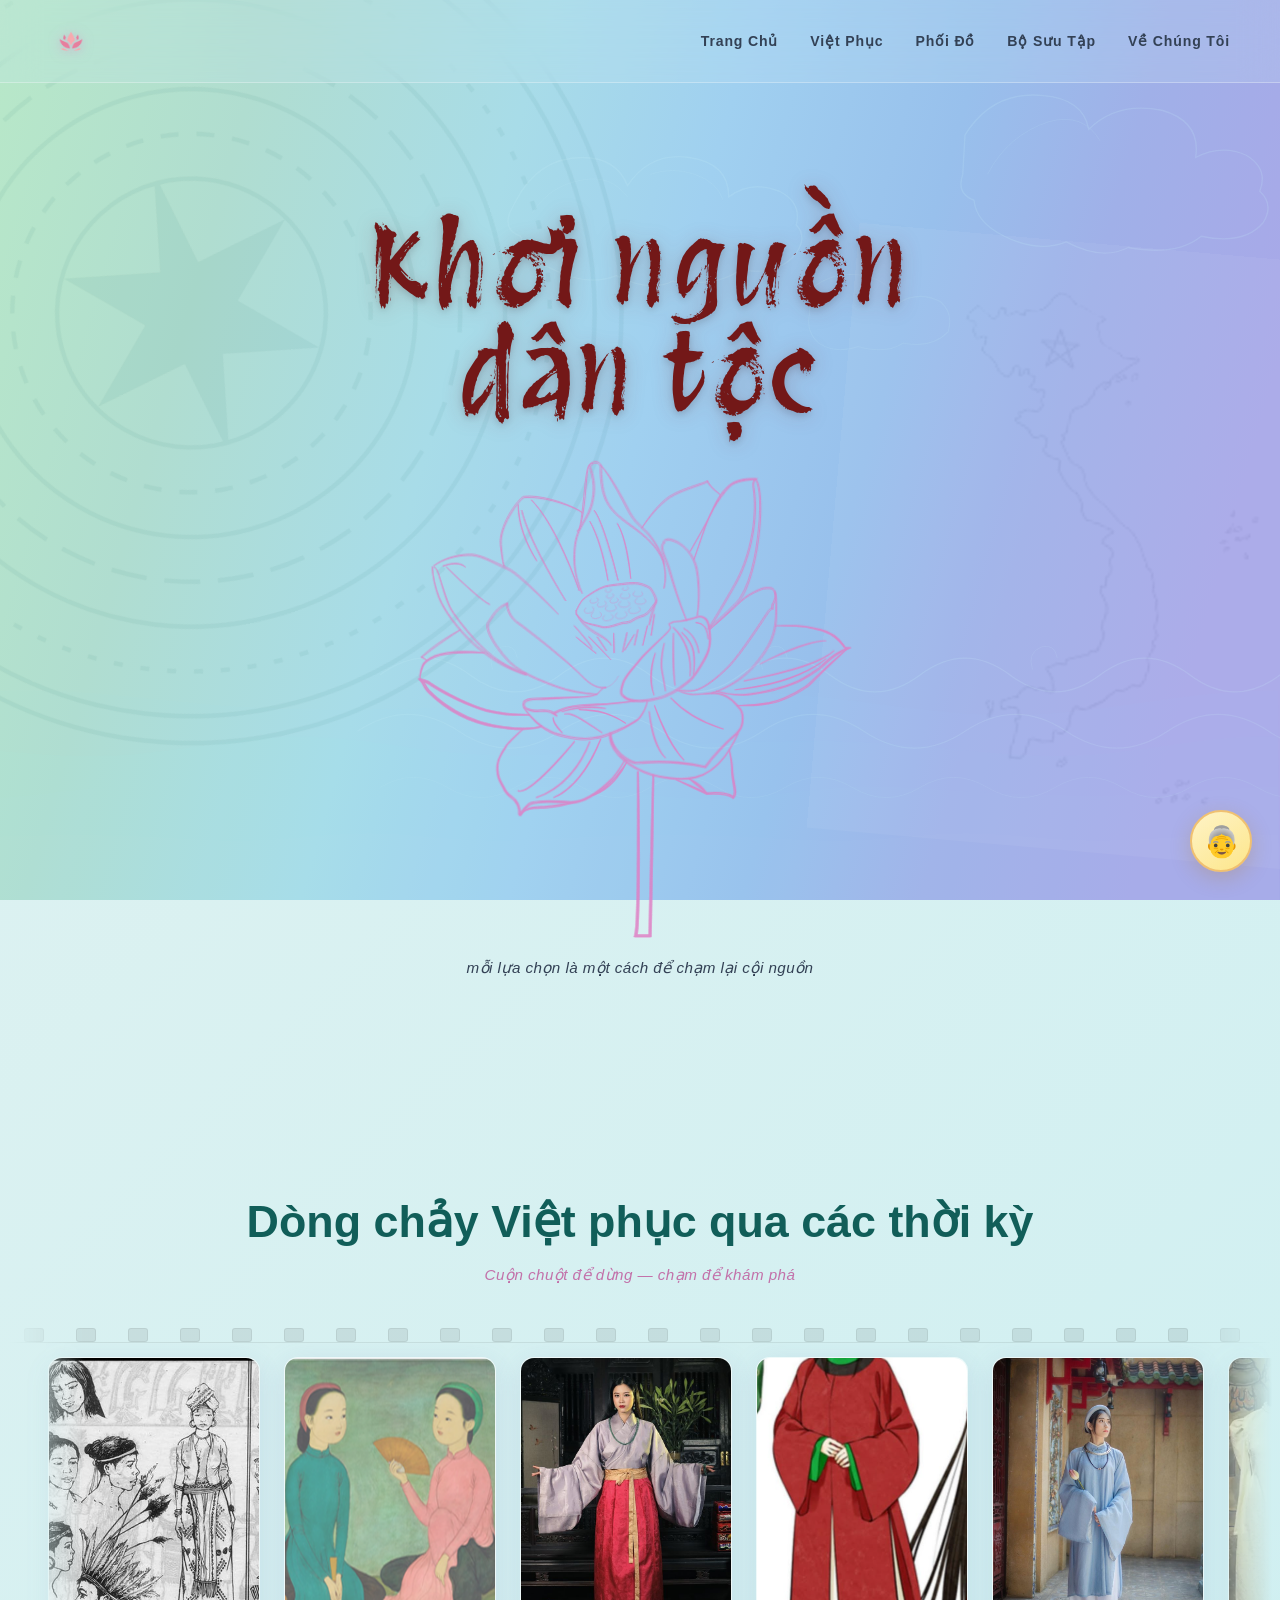
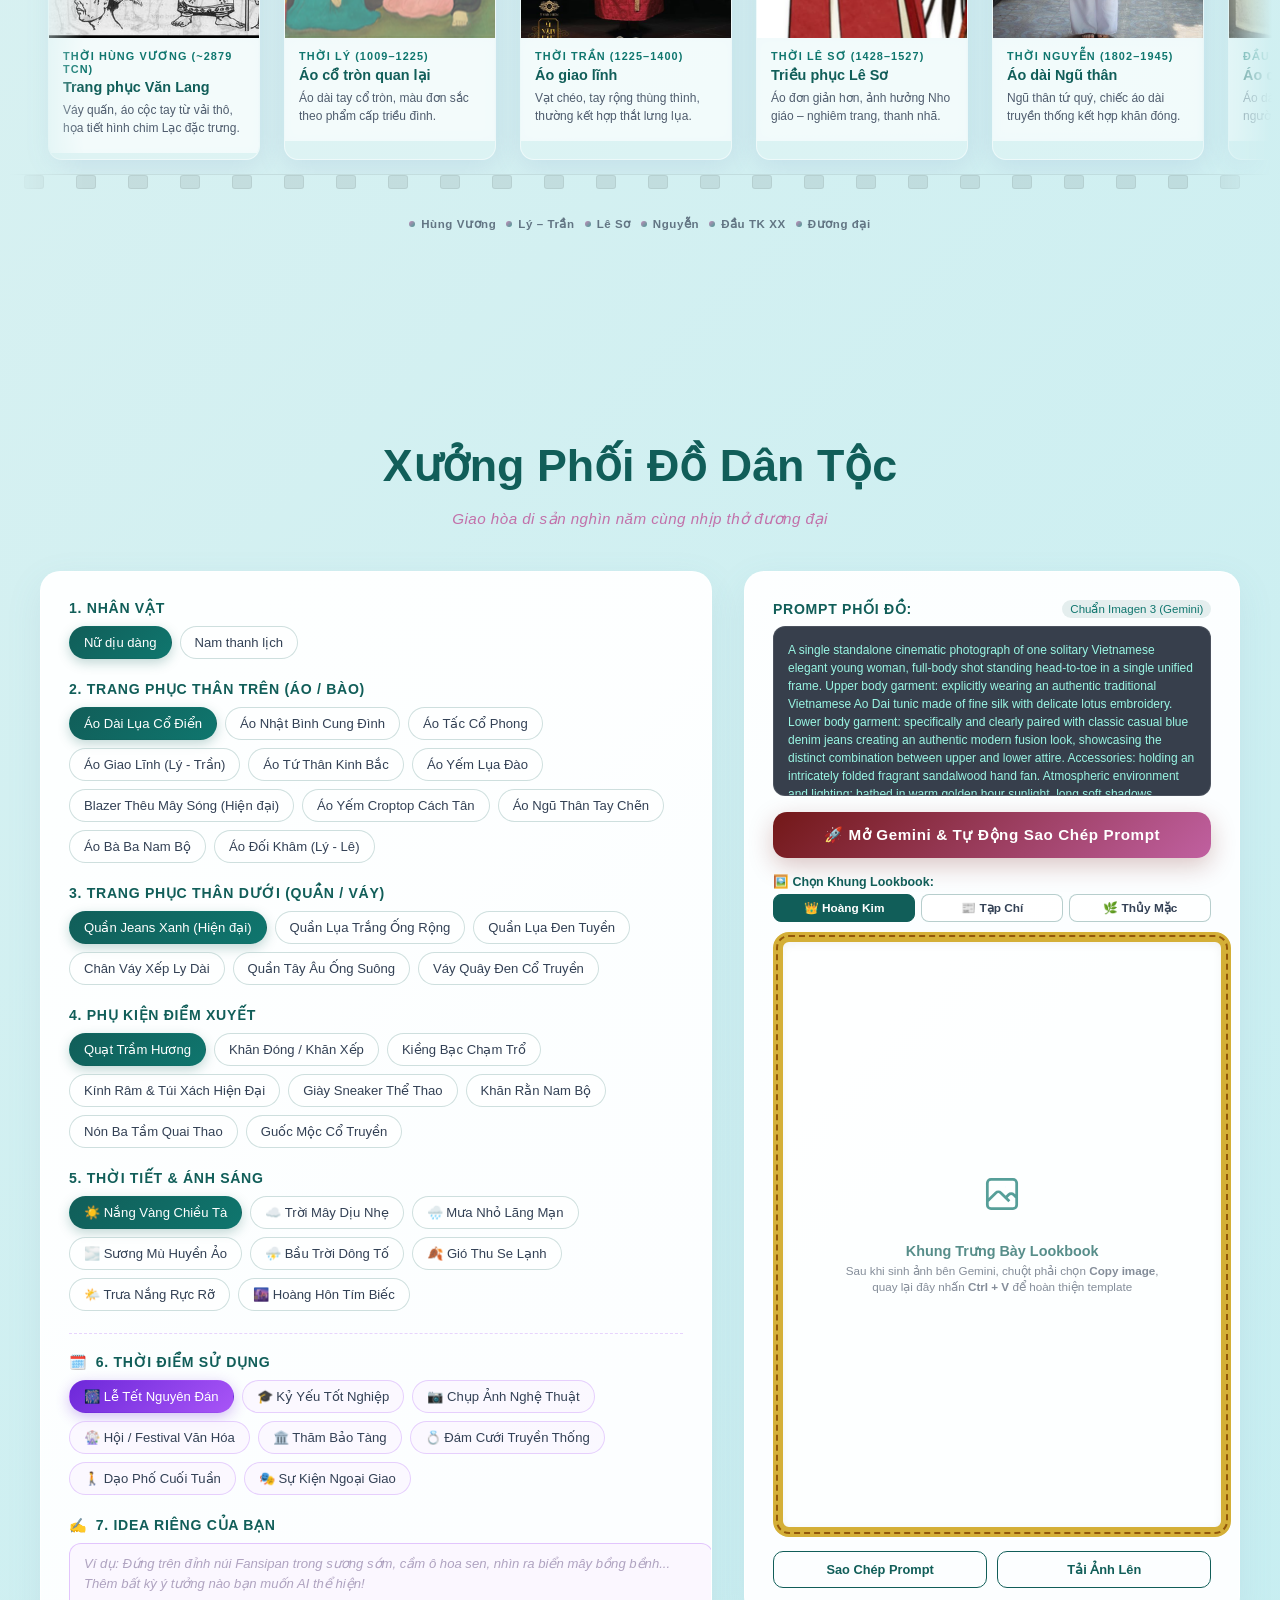
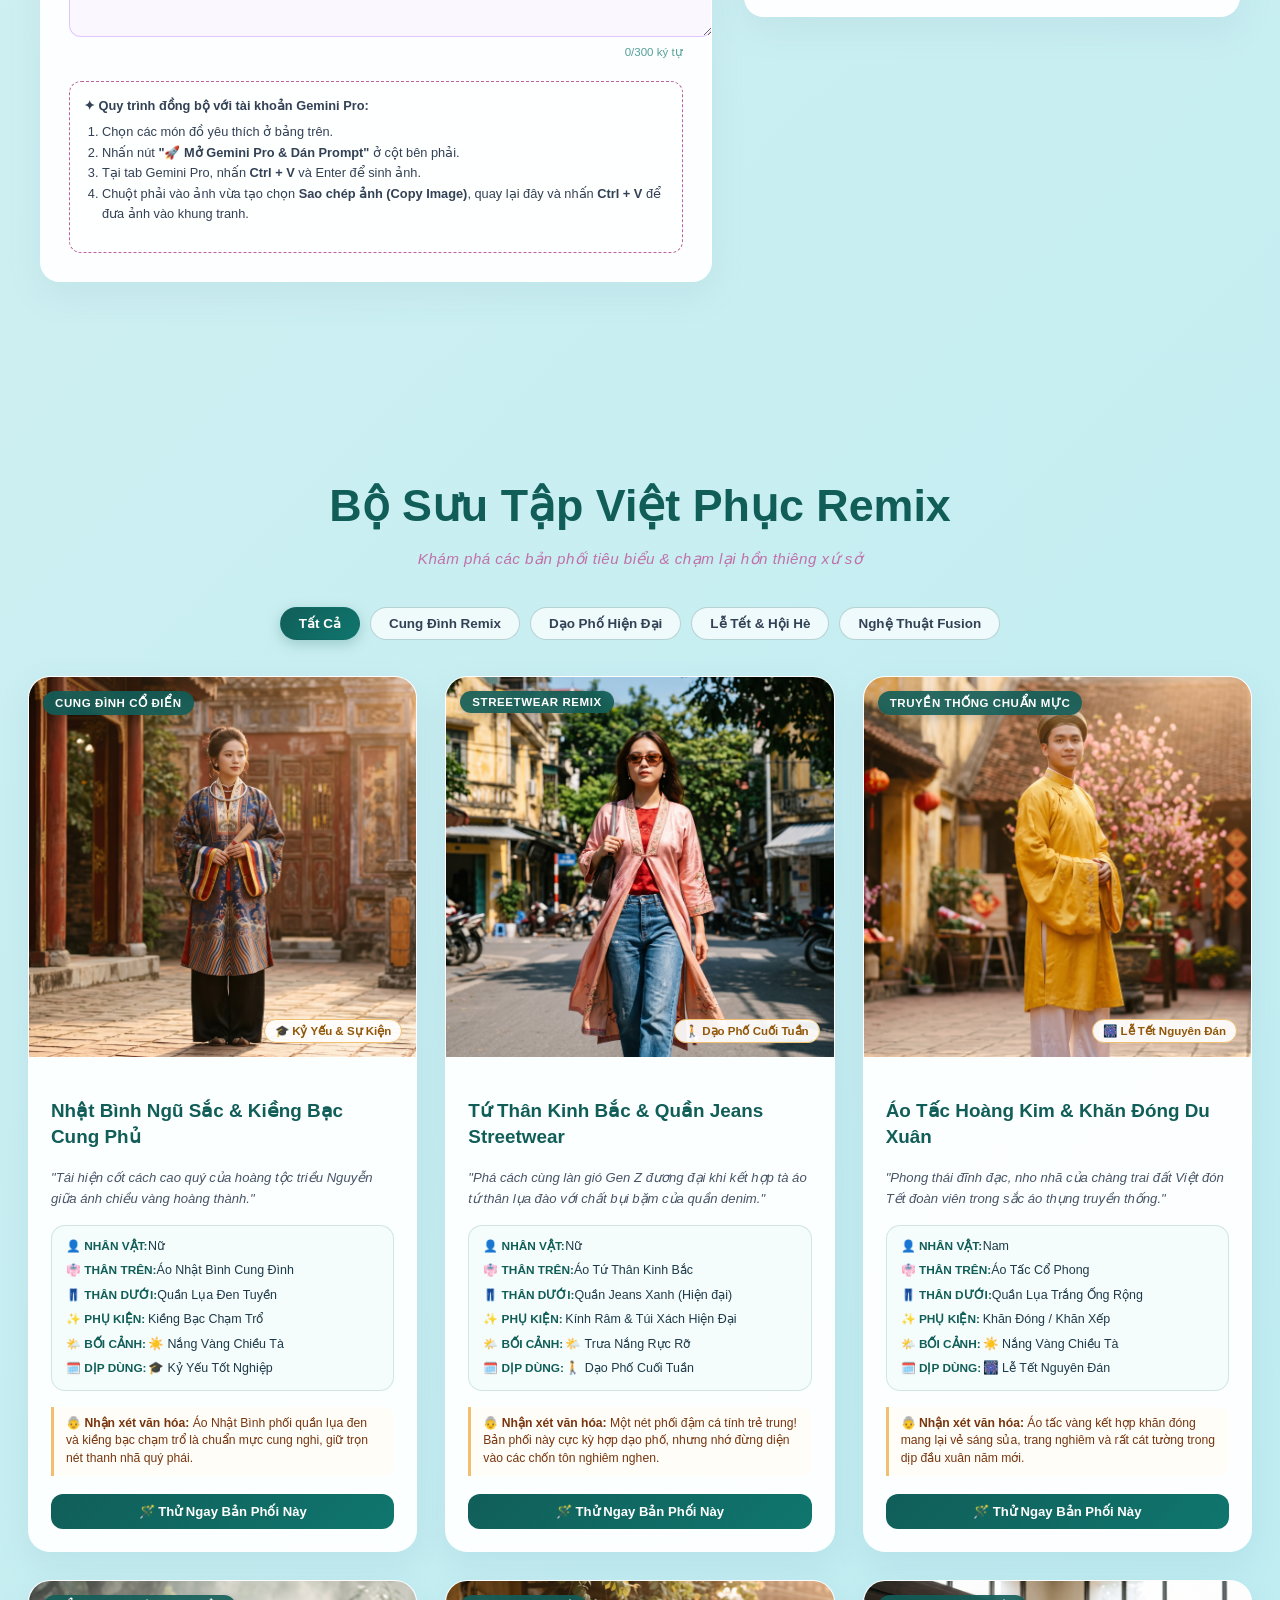
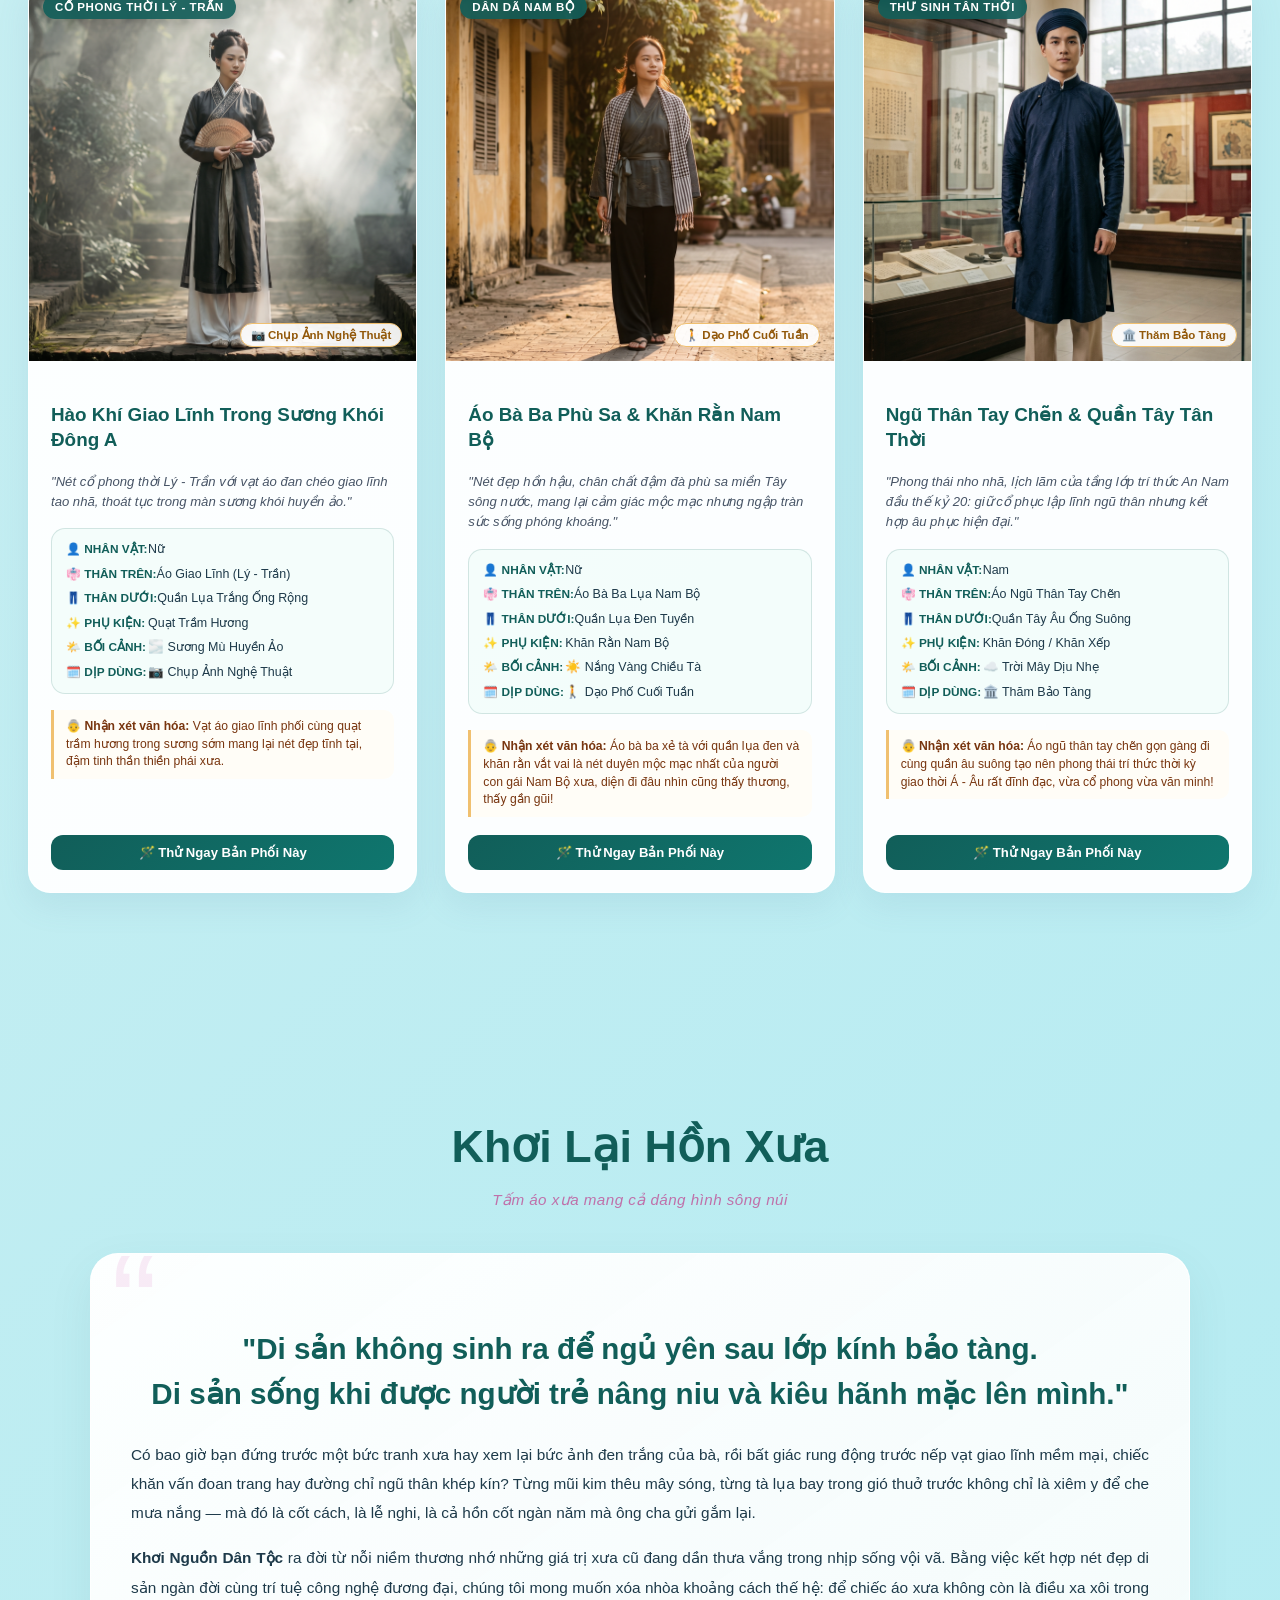
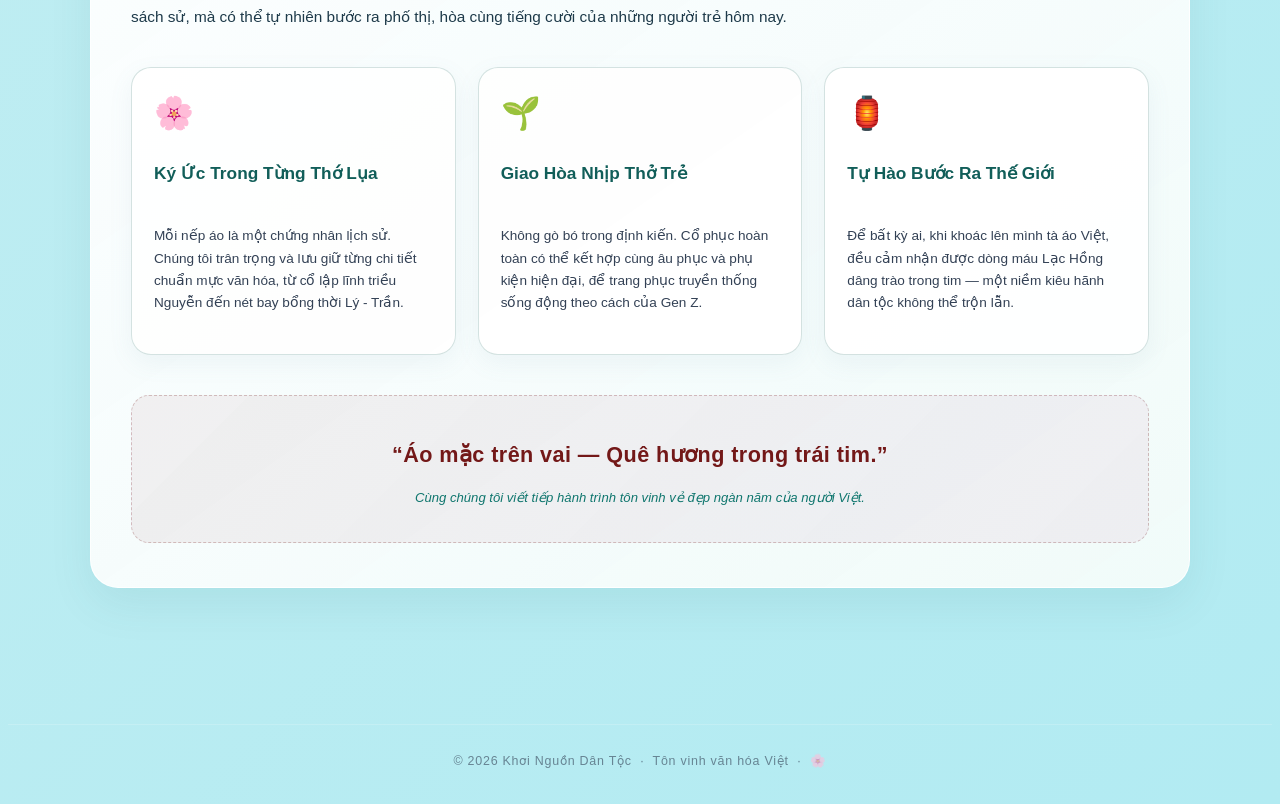
==== commit f97186e0: "update tieu de" ====
--- a/index.html
+++ b/index.html
@@ -10,10 +10,73 @@
   <link rel="preconnect" href="https://fonts.gstatic.com" crossorigin />
   <link href="https://fonts.googleapis.com/css2?family=Playpen+Sans:wght@300;400;500;600;700&family=Dancing+Script:wght@400;500;600;700&family=Be+Vietnam+Pro:ital,wght@0,300;0,400;0,500;0,600;0,700;1,400&display=swap&subset=vietnamese" rel="stylesheet" />
   <link href="https://fonts.googleapis.com/css2?family=Ballet:opsz@16..72&display=swap" rel="stylesheet" />
-
-  <style>
+  <!-- Font uy nghiêm, mang hồn cốt di sản cho "Khơi nguồn dân tộc" -->
+<link href="https://fonts.googleapis.com/css2?family=Playfair+Display:ital,wght@0,700;0,800;1,700&display=swap&subset=vietnamese" rel="stylesheet" /> 
+  <link href="https://fonts.googleapis.com/css2?family=Pacifico&display=swap&subset=vietnamese" rel="stylesheet" />
+<link href="https://fonts.googleapis.com/css2?family=Protest+Revolution&display=swap" rel="stylesheet" />  <style>
     /* ─── Reset & Base ─────────────────────────────────────────────── */
-    *, *::before, *::after { box-sizing: border-box; margin: 0; padding: 0; }
+    *, *::before, *::after, body, button, input, textarea, select {
+    font-family: Arial, Helvetica, sans-serif !important;
+  }
+
+  /* ─── Tiêu đề Protest Revolution với ánh sáng đom đóm vàng luôn nhấp nháy ─── */
+.hero-title {
+  font-family: 'Protest Revolution', sans-serif !important;
+  font-size: clamp(3.8rem, 8.5vw, 6.8rem) !important;
+  font-weight: 400 !important;
+  line-height: 1.25 !important;
+  letter-spacing: 0.04em !important;
+  display: inline-block;
+  color: #fde047; /* Sắc vàng tươi làm nền */
+  animation: fireflyGlow 3s ease-in-out infinite !important;
+}
+
+/* ─── Hiệu ứng nhịp sáng đom đóm lập lòe huyền ảo ─── */
+@keyframes fireflyGlow {
+  0%, 100% {
+    /* Lúc ánh đom đóm thu lại, dịu ấm */
+    color: #eab308;
+    text-shadow: 
+      0 0 6px rgba(250, 204, 21, 0.4),
+      0 0 14px rgba(234, 179, 8, 0.25);
+    filter: brightness(0.85);
+  }
+  35% {
+    /* Bắt đầu bừng sáng */
+    color: #fde047;
+    text-shadow: 
+      0 0 10px rgba(254, 240, 138, 0.8),
+      0 0 25px rgba(250, 204, 21, 0.65),
+      0 0 45px rgba(234, 179, 8, 0.45);
+    filter: brightness(1.15);
+  }
+  48% {
+    /* Đỉnh điểm lóe sáng rực rỡ như đom đóm phát quang */
+    color: #fef9c3;
+    text-shadow: 
+      0 0 14px rgba(255, 255, 255, 0.95),
+      0 0 30px rgba(254, 240, 138, 0.9),
+      0 0 55px rgba(250, 204, 21, 0.85),
+      0 0 80px rgba(234, 179, 8, 0.6);
+    filter: brightness(1.35);
+  }
+  55% {
+    /* Lập lòe nhẹ một nhịp */
+    color: #fde047;
+    text-shadow: 
+      0 0 10px rgba(254, 240, 138, 0.8),
+      0 0 24px rgba(250, 204, 21, 0.7);
+    filter: brightness(1.15);
+  }
+  75% {
+    /* Dần mờ xuống */
+    color: #ca8a04;
+    text-shadow: 
+      0 0 8px rgba(250, 204, 21, 0.45),
+      0 0 18px rgba(202, 138, 4, 0.3);
+    filter: brightness(0.9);
+  }
+}
 
     :root {
       --mint:        #b8e8c8;
@@ -701,6 +764,132 @@
       0% { transform: translateY(0) scale(1); opacity: 0.5; }
       100% { transform: translateY(-30px) scale(1.05); opacity: 1; }
     }
+
+/* ─── VỀ CHÚNG TÔI (ABOUT US) ─────────────────────────────────── */
+    #ve-chung-toi {
+      position: relative;
+      z-index: 10;
+      padding: 90px 20px 100px;
+      max-width: 1100px;
+      margin: 0 auto;
+    }
+
+    .about-story-card {
+      background: linear-gradient(145deg, rgba(255, 255, 255, 0.96), rgba(246, 252, 250, 0.92));
+      border: 1.5px solid rgba(255, 255, 255, 0.85);
+      border-radius: 28px;
+      padding: 44px 40px;
+      box-shadow: 0 16px 45px rgba(17, 94, 89, 0.08);
+      position: relative;
+      overflow: hidden;
+      margin-bottom: 36px;
+    }
+
+    .about-story-card::before {
+      content: '“';
+      position: absolute;
+      top: -20px;
+      left: 20px;
+      font-size: 140px;
+      font-family: 'Dancing Script', cursive;
+      color: rgba(224, 124, 196, 0.15);
+      pointer-events: none;
+      line-height: 1;
+    }
+
+    .about-quote {
+      font-family: 'Dancing Script', cursive;
+      font-size: clamp(1.4rem, 2.5vw, 1.85rem);
+      color: var(--text-title);
+      text-align: center;
+      line-height: 1.5;
+      margin-bottom: 24px;
+      font-weight: 700;
+    }
+
+    .about-lead-text {
+      font-size: 0.96rem;
+      color: var(--text-sub);
+      line-height: 1.9;
+      text-align: justify;
+      margin-bottom: 16px;
+    }
+
+    .about-pillars-grid {
+      display: grid;
+      grid-template-columns: repeat(3, 1fr);
+      gap: 22px;
+      margin-top: 36px;
+    }
+
+    @media (max-width: 850px) {
+      .about-pillars-grid {
+        grid-template-columns: 1fr;
+      }
+      .about-story-card {
+        padding: 32px 22px;
+      }
+    }
+
+    .about-pillar-box {
+      background: rgba(255, 255, 255, 0.88);
+      border: 1px solid rgba(17, 94, 89, 0.18);
+      border-radius: 20px;
+      padding: 26px 22px;
+      box-shadow: 0 8px 24px rgba(100, 140, 170, 0.08);
+      display: flex;
+      flex-direction: column;
+      gap: 10px;
+      transition: transform 0.35s ease, box-shadow 0.35s ease;
+    }
+
+    .about-pillar-box:hover {
+      transform: translateY(-6px);
+      box-shadow: 0 16px 36px rgba(17, 94, 89, 0.14);
+      border-color: var(--petal-accent);
+    }
+
+    .about-pillar-icon {
+      font-size: 32px;
+      margin-bottom: 4px;
+    }
+
+    .about-pillar-title {
+      font-size: 1.08rem;
+      font-weight: 700;
+      color: var(--text-title);
+    }
+
+    .about-pillar-desc {
+      font-size: 0.85rem;
+      color: var(--text-ui);
+      line-height: 1.65;
+    }
+
+    .about-callout-footer {
+      text-align: center;
+      margin-top: 40px;
+      padding: 24px 20px;
+      background: linear-gradient(135deg, rgba(115, 24, 24, 0.06), rgba(192, 96, 160, 0.08));
+      border: 1px dashed rgba(115, 24, 24, 0.25);
+      border-radius: 18px;
+    }
+
+    .about-callout-tagline {
+      font-family: 'Playpen Sans', cursive;
+      font-size: clamp(1.1rem, 2vw, 1.35rem);
+      color: #731818;
+      font-weight: 700;
+      letter-spacing: 0.02em;
+    }
+
+    .about-callout-sub {
+      font-size: 0.82rem;
+      color: var(--text-light);
+      margin-top: 6px;
+      font-style: italic;
+    }
+
   </style>
 </head>
 <!-- ═══ Styling Studio CSS ════════════════════════════════════════ -->
@@ -1444,6 +1633,32 @@
   .gallery-grid {
     grid-template-columns: 1fr;
   }
+}
+
+  /* ─── 1. Tiêu đề "Khơi nguồn dân tộc": Font Pacifico, to bản & nổi bật ─── */
+.hero-title {
+  font-family: 'Protest Revolution', cursive !important;
+  font-size: clamp(4rem, 8.5vw, 7.2rem) !important;
+  font-weight: 400 !important;
+  line-height: 1 !important;
+  letter-spacing: 0.02em !important;
+  text-transform: none !important;
+  color: #731818 !important;
+  text-shadow: 0 3px 6px rgba(0, 0, 0, 0.12) !important;
+}
+
+/* ─── 2. Các dòng phụ đề: Cỡ chữ nhỏ, thanh thoát & in nghiêng ─── */
+/* Áp dụng chuẩn cho tất cả các câu phụ đề bạn đã liệt kê */
+.hero-sub,
+.section-desc,
+.studio-subtitle,
+.gallery-subtitle {
+  font-size: 0.95rem !important;
+  font-style: italic !important;
+  font-weight: 400 !important;
+  line-height: 1.6 !important;
+  letter-spacing: 0.03em !important;
+  opacity: 0.88;
 }
 
   </style>
@@ -1571,7 +1786,7 @@
     <li><a href="#carousel-section">Việt Phục</a></li>
     <li><a href="#phoi-do">Phối Đồ</a></li>
     <li><a href="#bo-suu-tap">Bộ Sưu Tập</a></li>
-    <li><a href="#">Về Chúng Tôi</a></li>
+    <li><a href="#ve-chung-toi">Về Chúng Tôi</a></li>
   </ul>
 </nav>
 
@@ -2585,6 +2800,60 @@
 
   <div class="gallery-grid" id="galleryGrid">
     <!-- Render tự động bởi JS -->
+  </div>
+</section>
+
+<!-- ═══ Section: Về Chúng Tôi (Lời Tự Sự & Giữ Hồn Xứ Sở) ═════════ -->
+<section id="ve-chung-toi">
+  <div class="studio-header">
+    <h2 class="studio-title">Khơi Lại Hồn Xưa</h2>
+    <p class="studio-subtitle">Tấm áo xưa mang cả dáng hình sông núi</p>
+  </div>
+
+  <div class="about-story-card">
+    <p class="about-quote">
+      "Di sản không sinh ra để ngủ yên sau lớp kính bảo tàng.<br/>
+      Di sản sống khi được người trẻ nâng niu và kiêu hãnh mặc lên mình."
+    </p>
+
+    <p class="about-lead-text">
+      Có bao giờ bạn đứng trước một bức tranh xưa hay xem lại bức ảnh đen trắng của bà, rồi bất giác rung động trước nếp vạt giao lĩnh mềm mại, chiếc khăn vấn đoan trang hay đường chỉ ngũ thân khép kín? Từng mũi kim thêu mây sóng, từng tà lụa bay trong gió thuở trước không chỉ là xiêm y để che mưa nắng — mà đó là cốt cách, là lễ nghi, là cả hồn cốt ngàn năm mà ông cha gửi gắm lại.
+    </p>
+
+    <p class="about-lead-text">
+      <strong>Khơi Nguồn Dân Tộc</strong> ra đời từ nỗi niềm thương nhớ những giá trị xưa cũ đang dần thưa vắng trong nhịp sống vội vã. Bằng việc kết hợp nét đẹp di sản ngàn đời cùng trí tuệ công nghệ đương đại, chúng tôi mong muốn xóa nhòa khoảng cách thế hệ: để chiếc áo xưa không còn là điều xa xôi trong sách sử, mà có thể tự nhiên bước ra phố thị, hòa cùng tiếng cười của những người trẻ hôm nay.
+    </p>
+
+    <div class="about-pillars-grid">
+      <div class="about-pillar-box">
+        <span class="about-pillar-icon">🌸</span>
+        <h3 class="about-pillar-title">Ký Ức Trong Từng Thớ Lụa</h3>
+        <p class="about-pillar-desc">
+          Mỗi nếp áo là một chứng nhân lịch sử. Chúng tôi trân trọng và lưu giữ từng chi tiết chuẩn mực văn hóa, từ cổ lập lĩnh triều Nguyễn đến nét bay bổng thời Lý - Trần.
+        </p>
+      </div>
+
+      <div class="about-pillar-box">
+        <span class="about-pillar-icon">🌱</span>
+        <h3 class="about-pillar-title">Giao Hòa Nhịp Thở Trẻ</h3>
+        <p class="about-pillar-desc">
+          Không gò bó trong định kiến. Cổ phục hoàn toàn có thể kết hợp cùng âu phục và phụ kiện hiện đại, để trang phục truyền thống sống động theo cách của Gen Z.
+        </p>
+      </div>
+
+      <div class="about-pillar-box">
+        <span class="about-pillar-icon">🏮</span>
+        <h3 class="about-pillar-title">Tự Hào Bước Ra Thế Giới</h3>
+        <p class="about-pillar-desc">
+          Để bất kỳ ai, khi khoác lên mình tà áo Việt, đều cảm nhận được dòng máu Lạc Hồng dâng trào trong tim — một niềm kiêu hãnh dân tộc không thể trộn lẫn.
+        </p>
+      </div>
+    </div>
+
+    <div class="about-callout-footer">
+      <p class="about-callout-tagline">“Áo mặc trên vai — Quê hương trong trái tim.”</p>
+      <p class="about-callout-sub">Cùng chúng tôi viết tiếp hành trình tôn vinh vẻ đẹp ngàn năm của người Việt.</p>
+    </div>
   </div>
 </section>
 
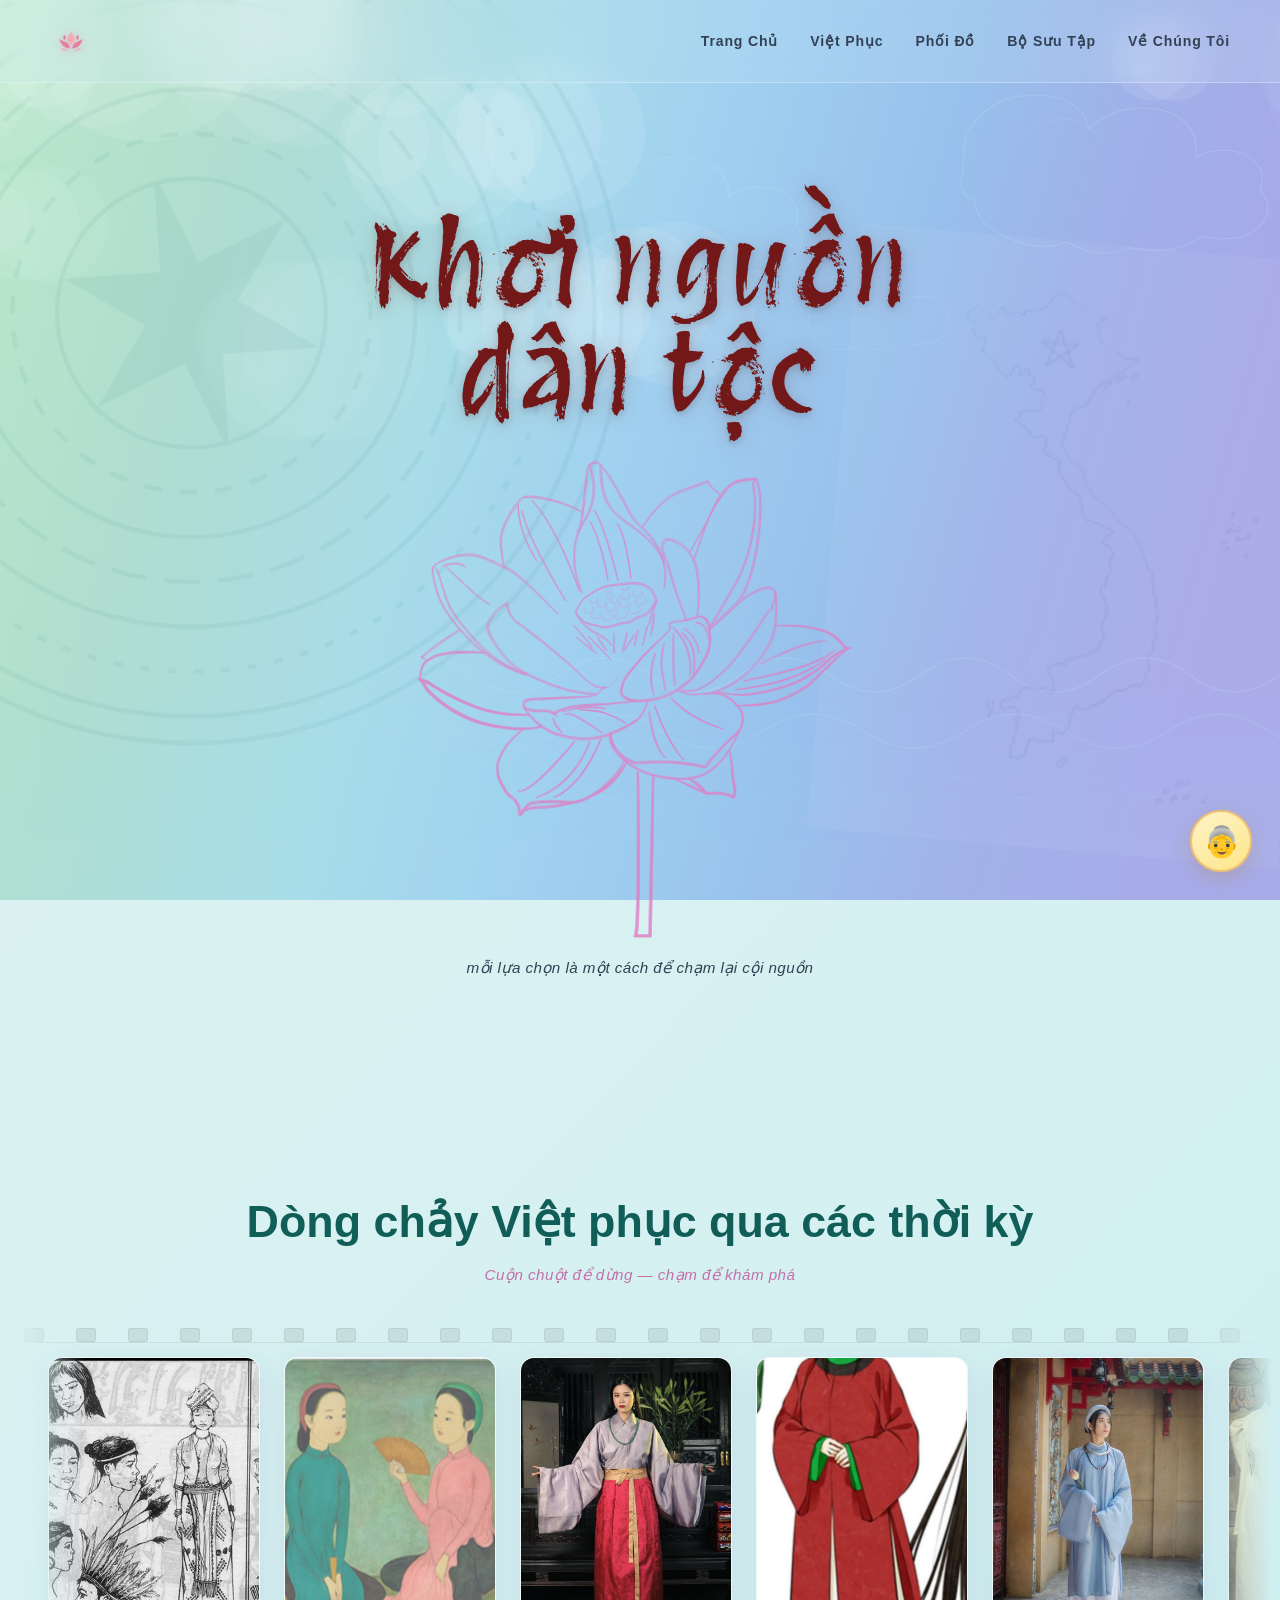
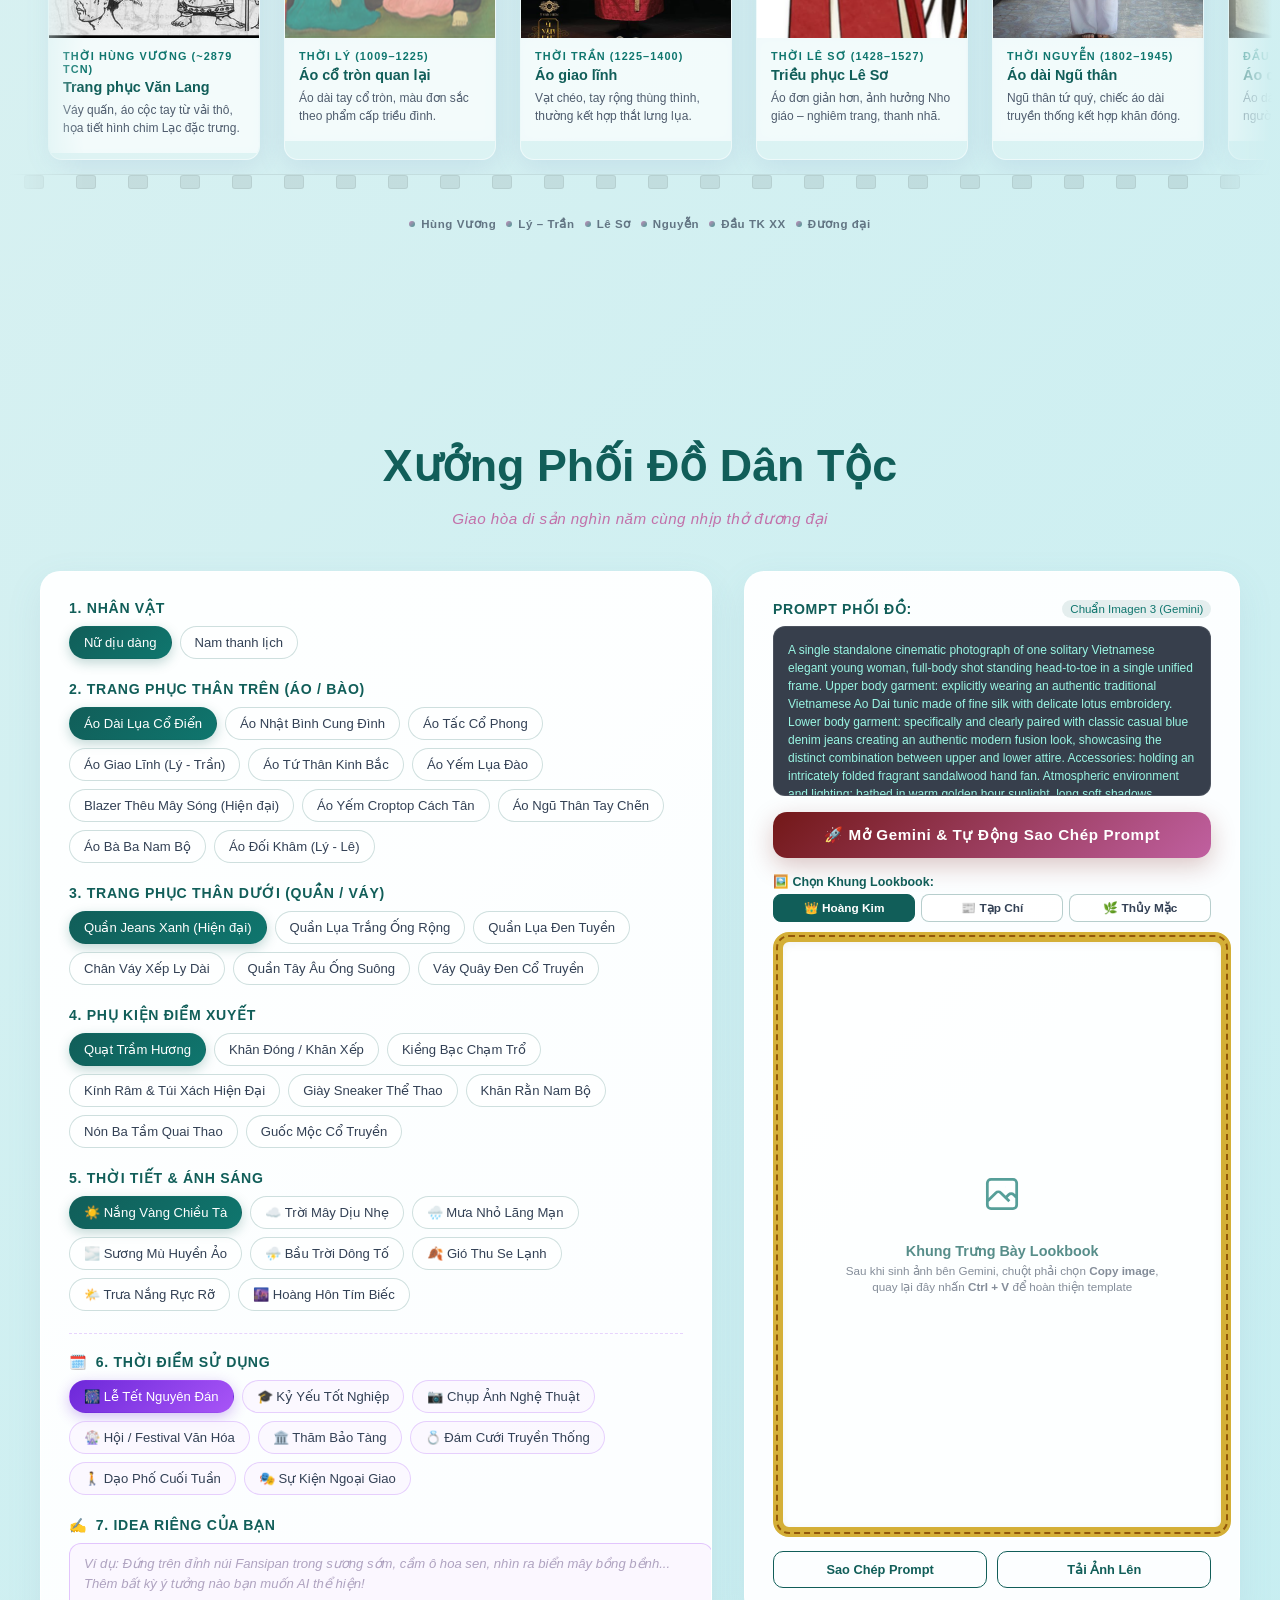
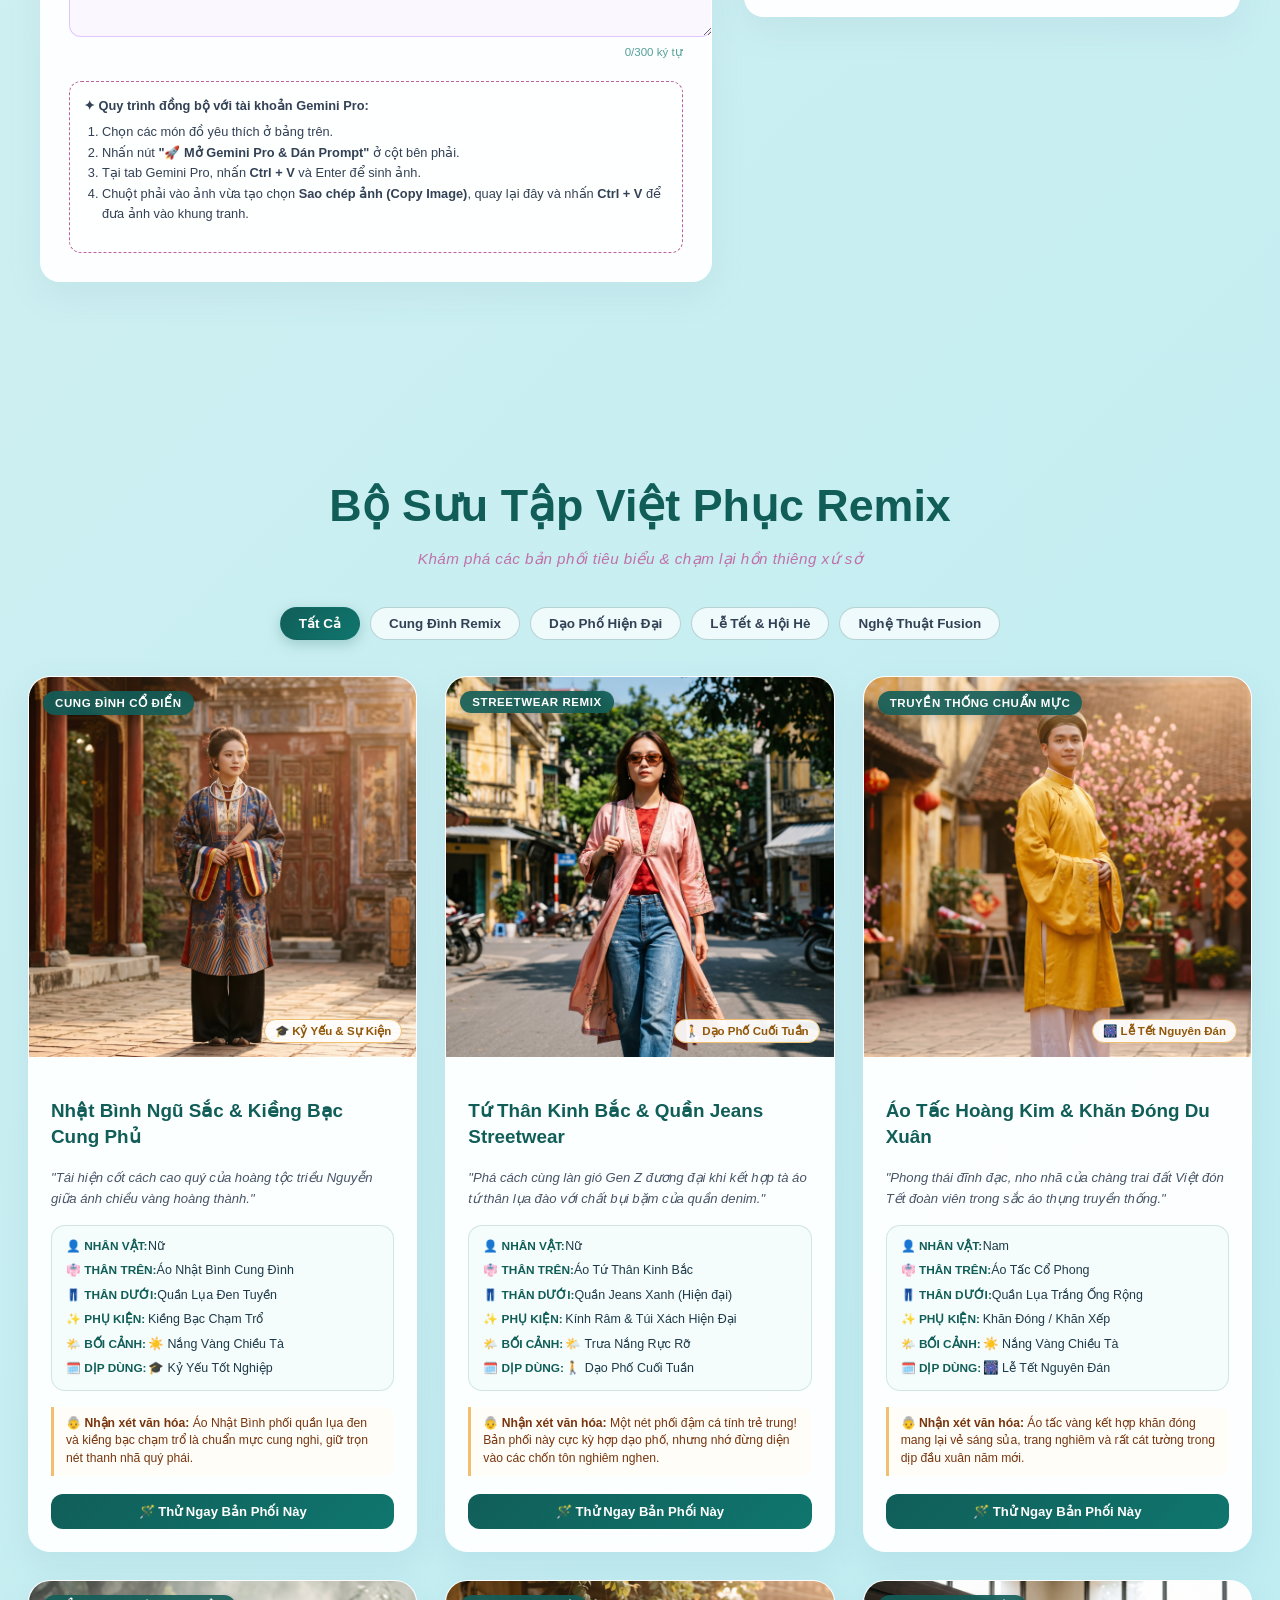
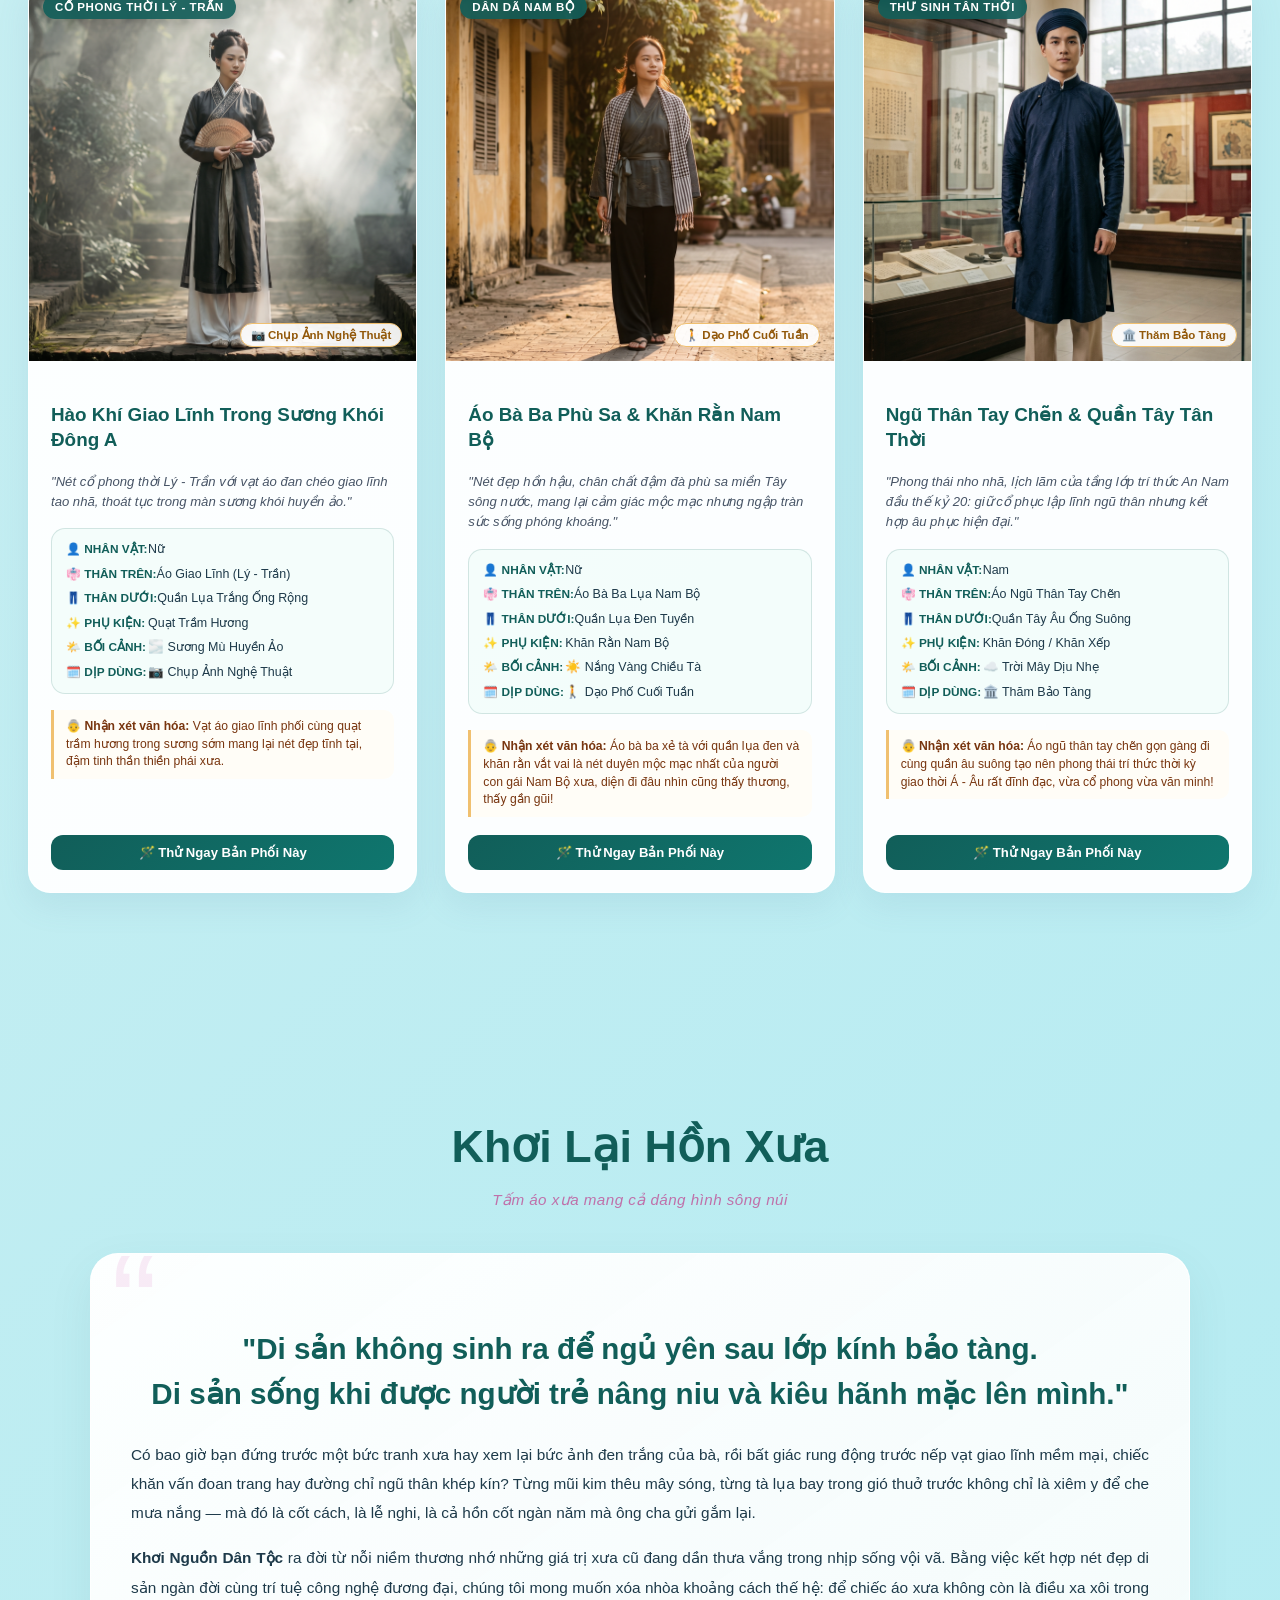
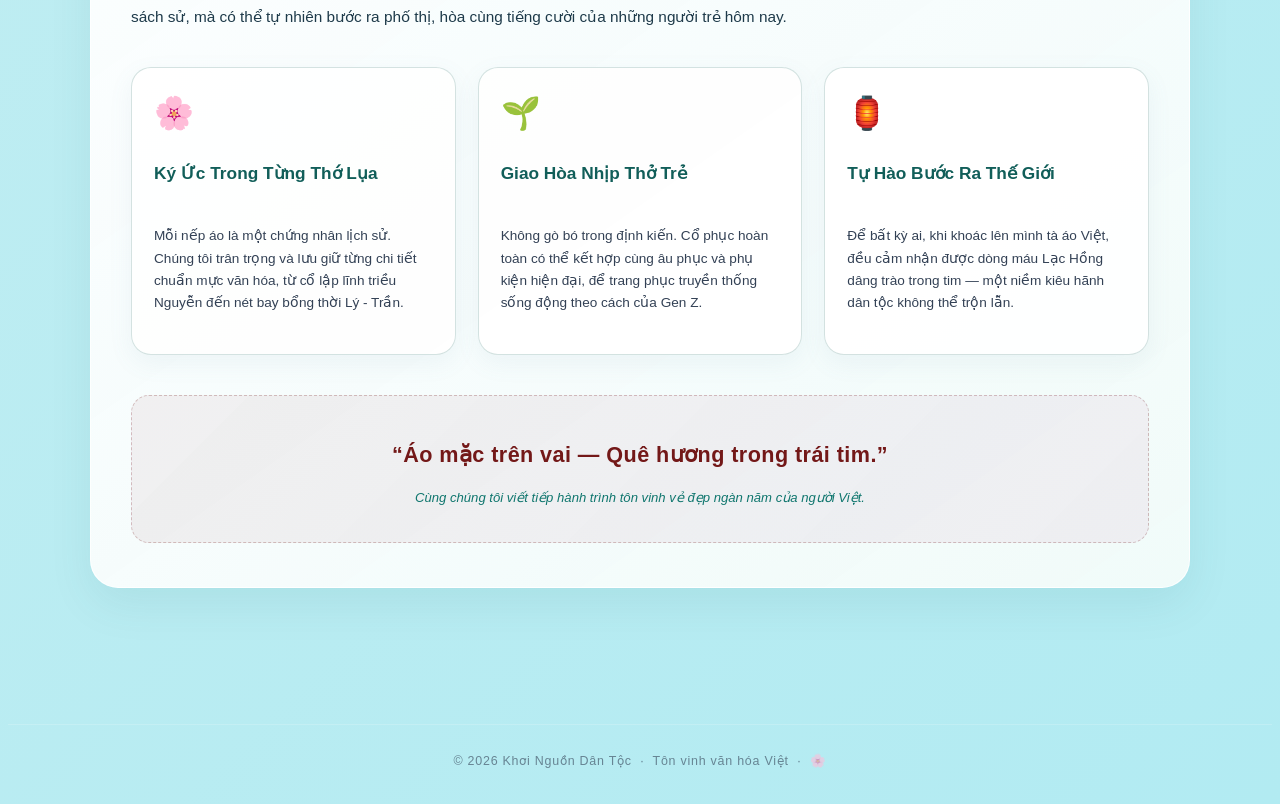
==== commit 5f28d577: "update icon" ====
--- a/index.html
+++ b/index.html
@@ -4,6 +4,7 @@
   <meta charset="UTF-8" />
   <meta name="viewport" content="width=device-width, initial-scale=1.0" />
   <title>Khơi Nguồn Dân Tộc</title>
+  <link rel="icon" type="image/png" href="ex/icon hoa sen nobg.png" />
 
   <!-- Google Fonts — all with Vietnamese subset for proper diacritics -->
   <link rel="preconnect" href="https://fonts.googleapis.com" />
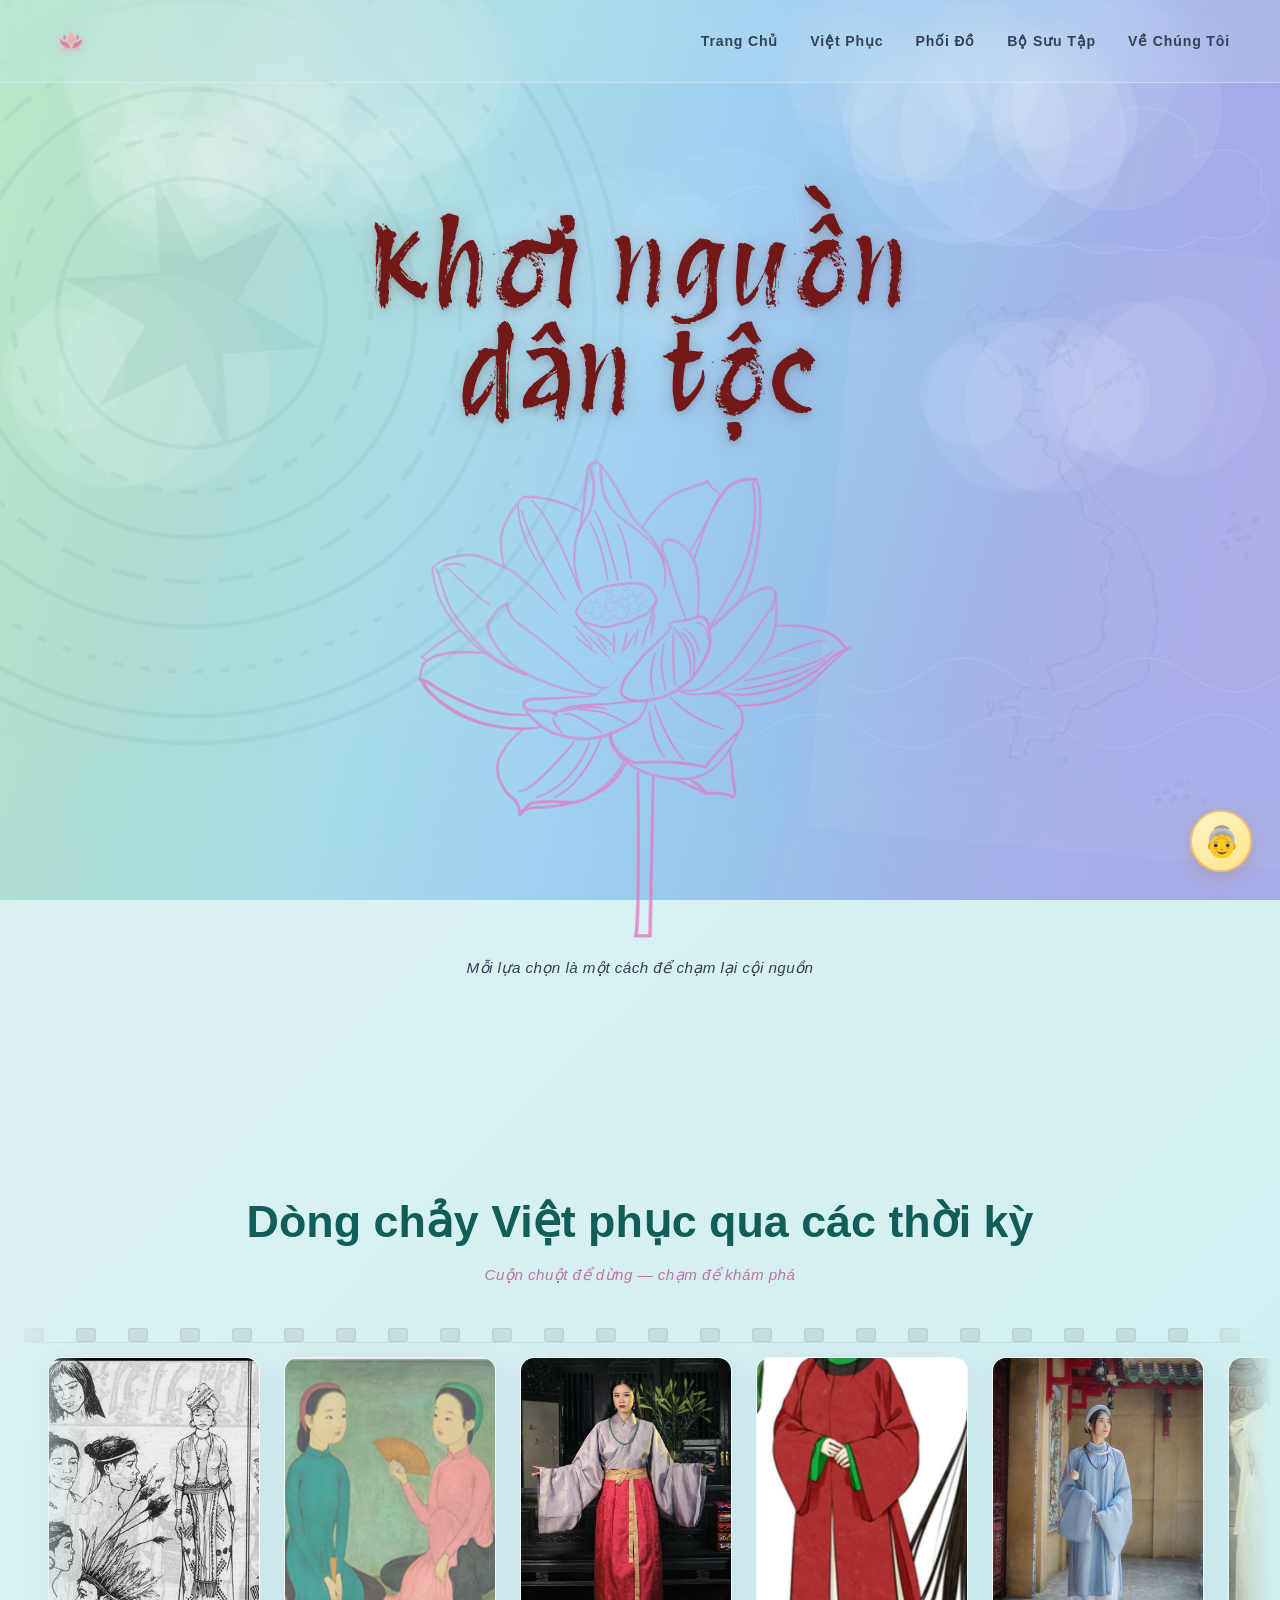
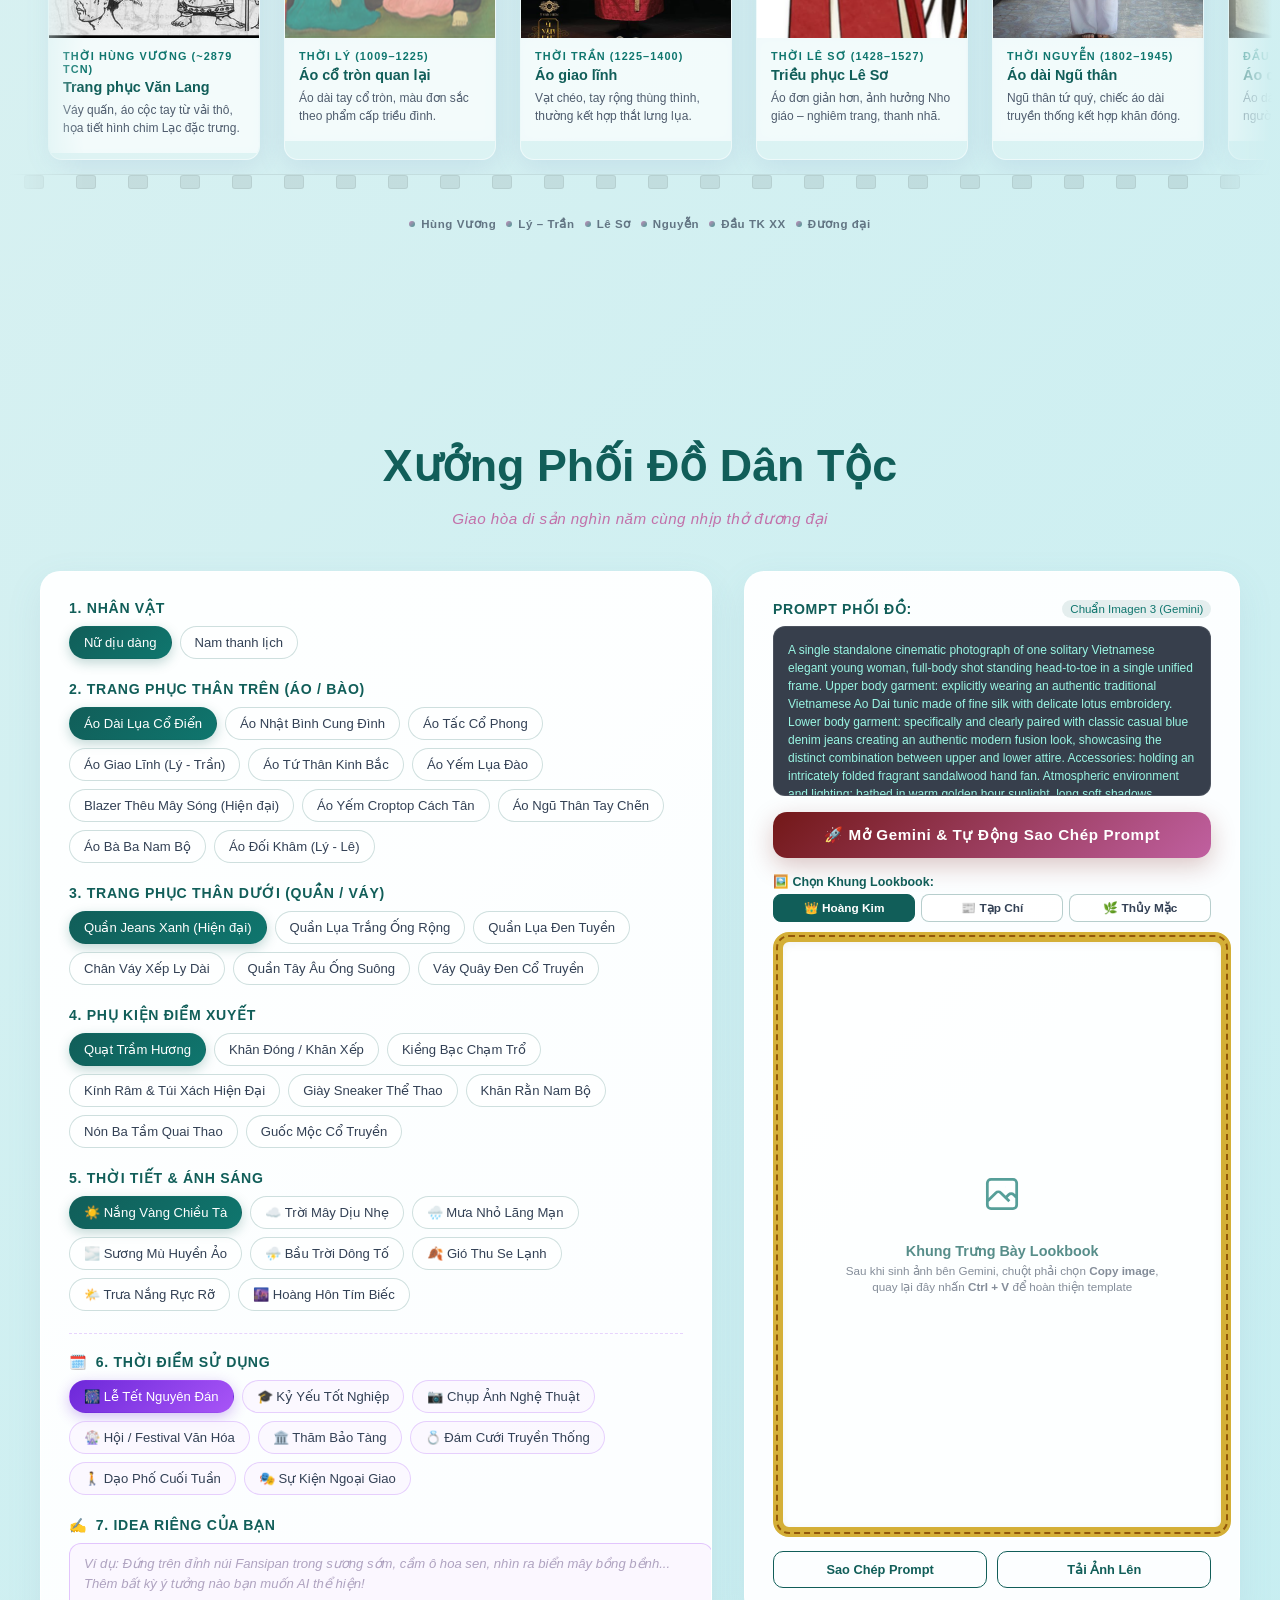
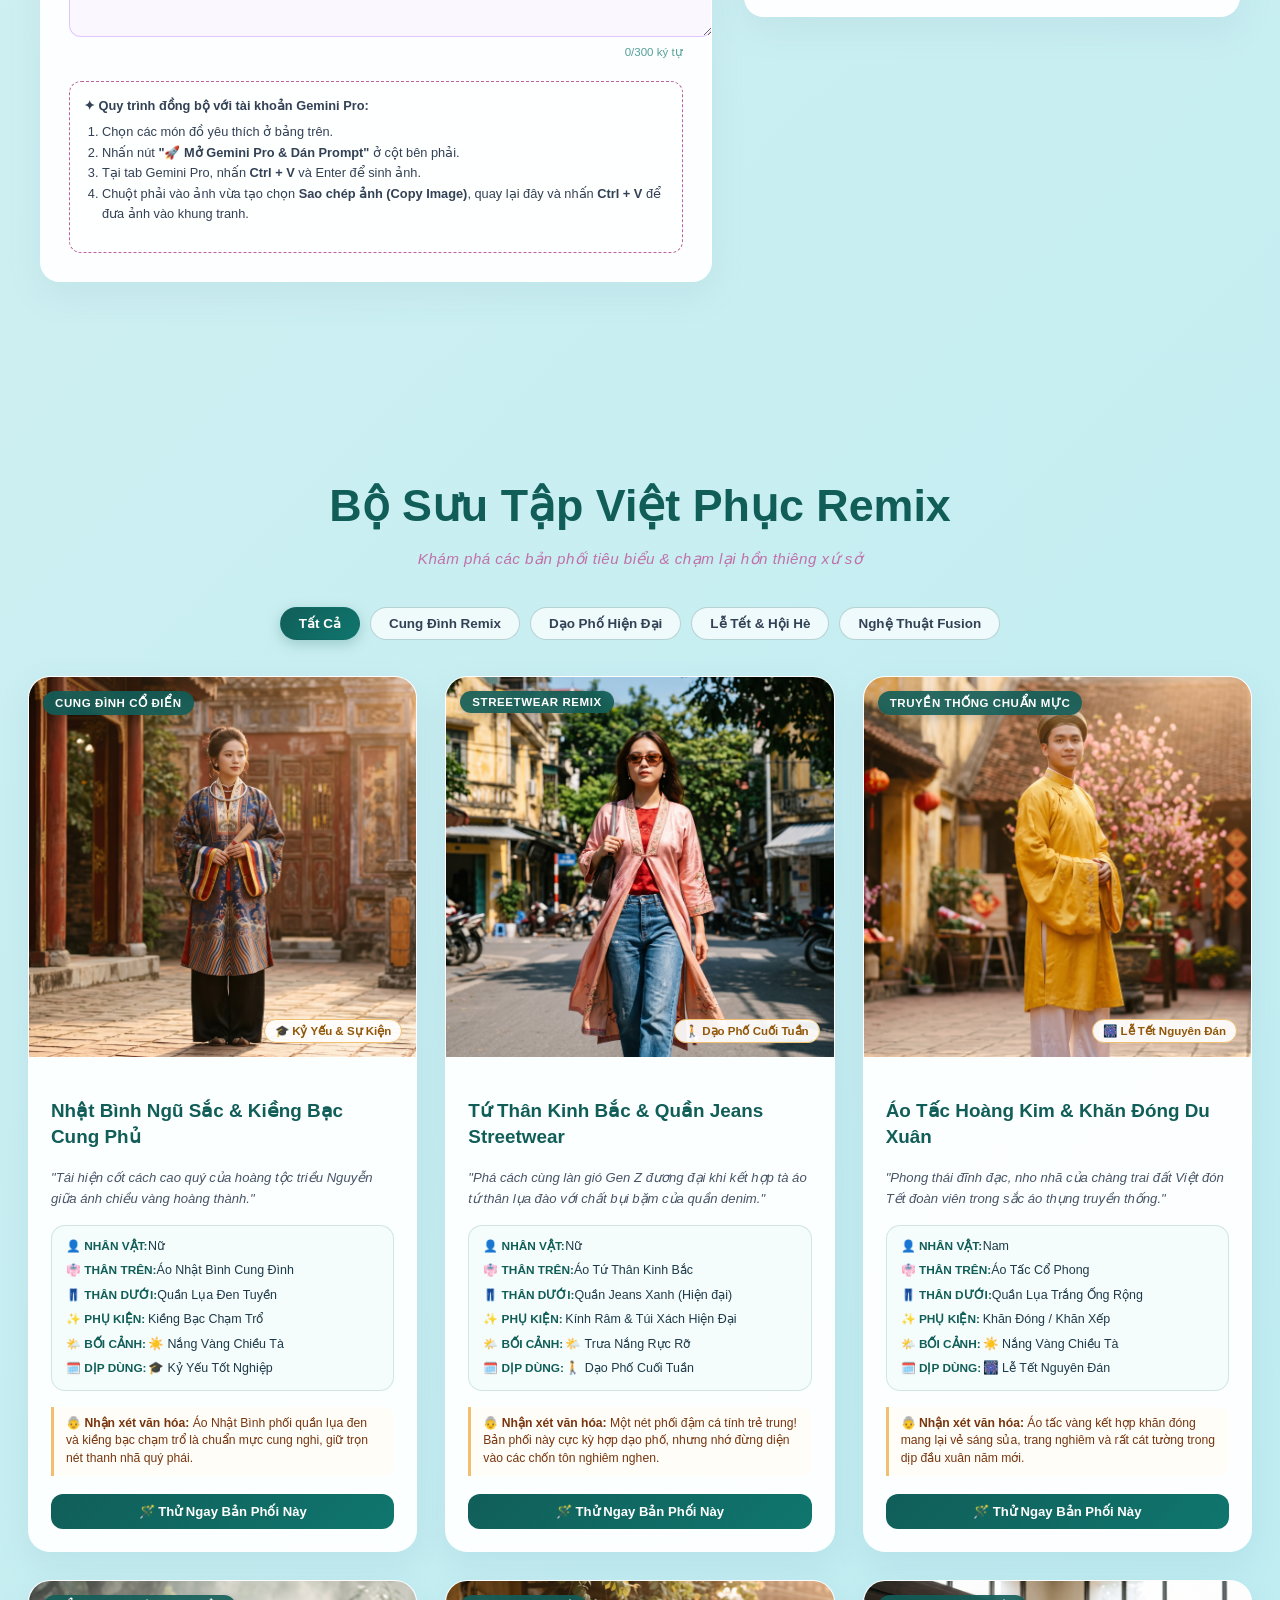
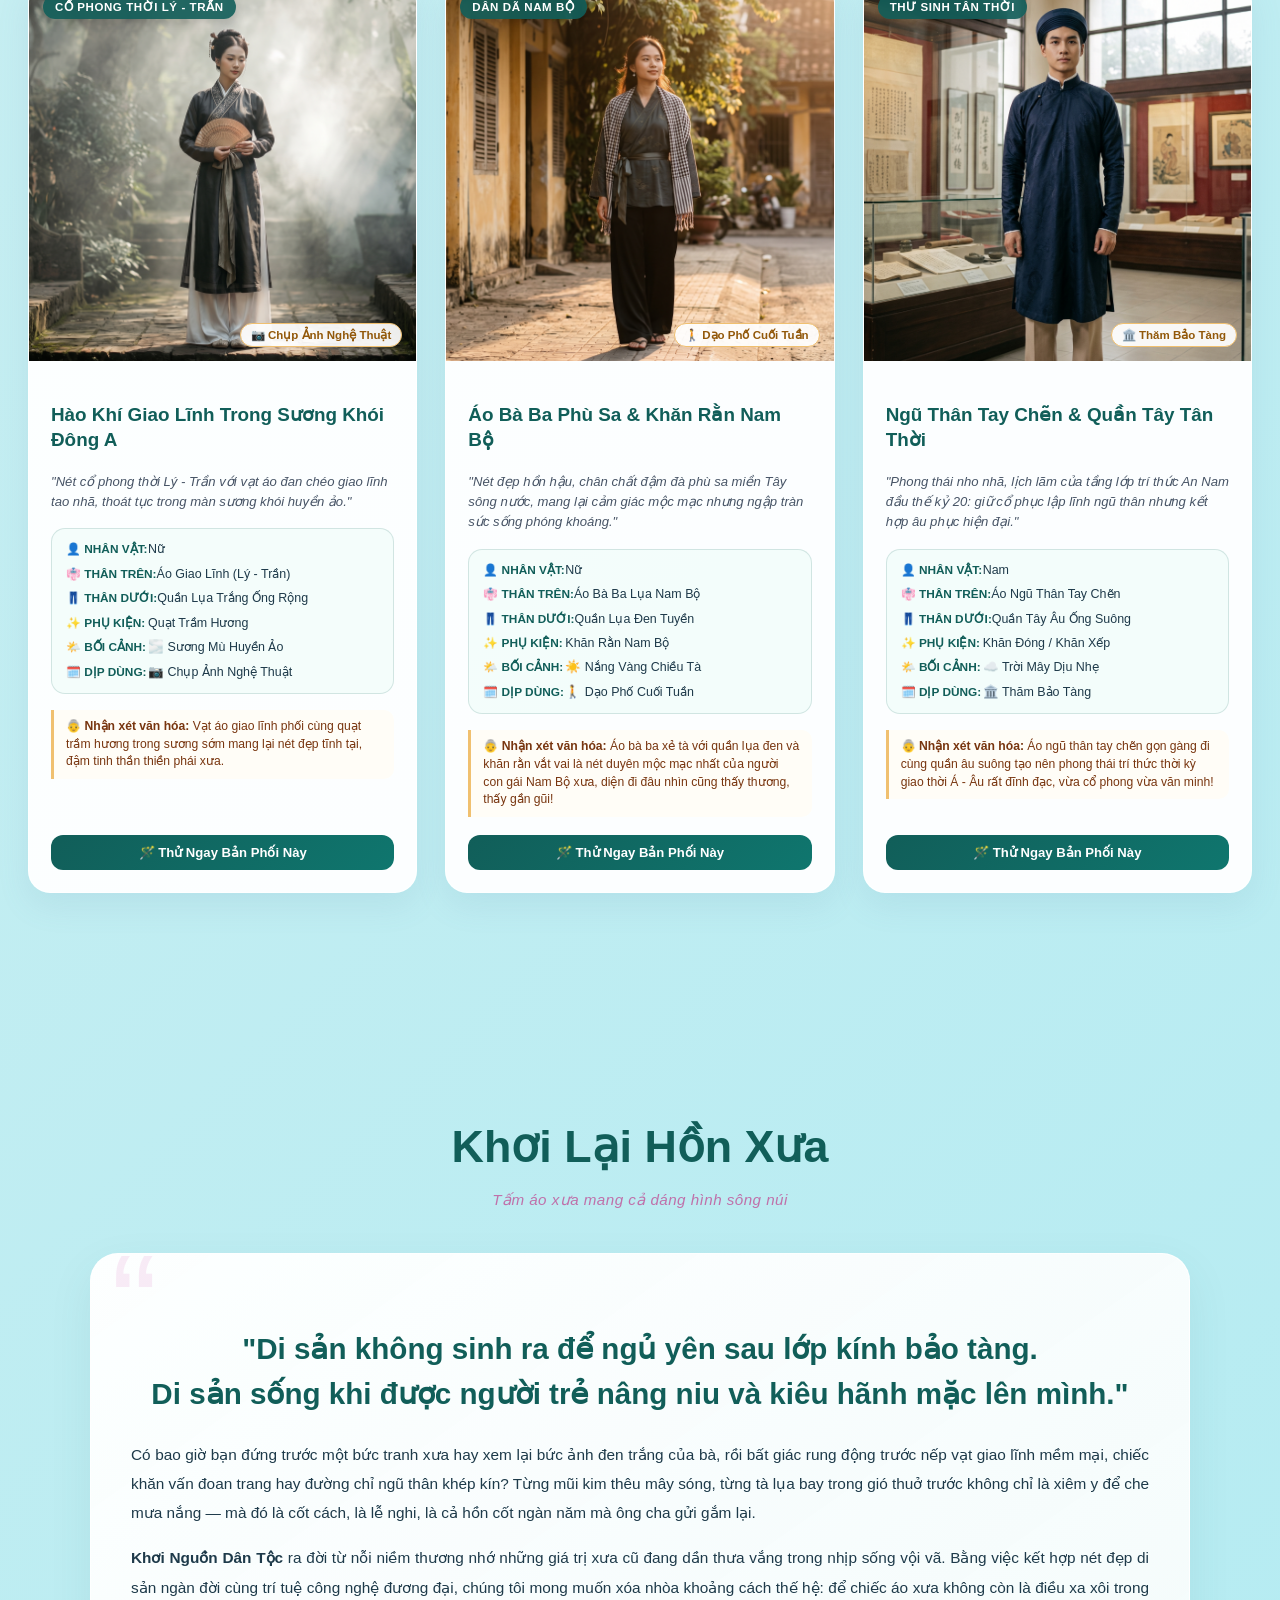
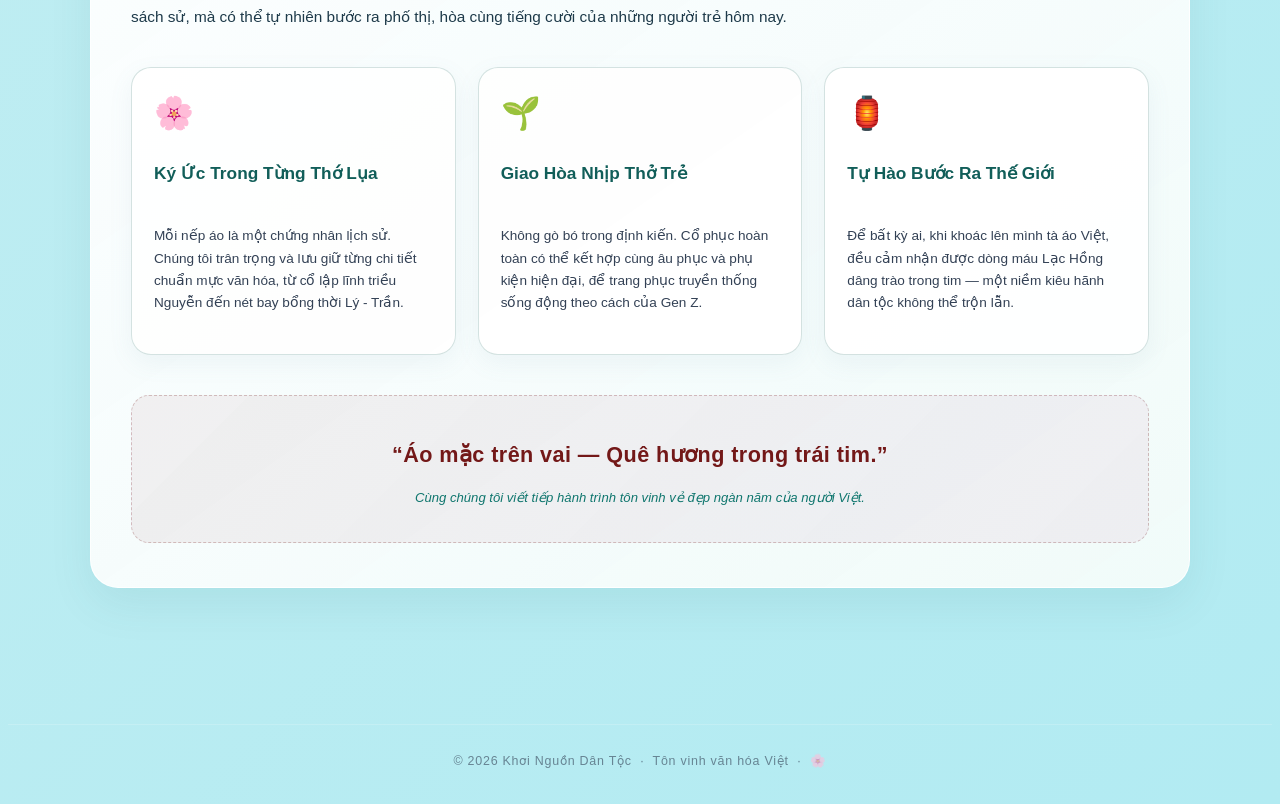
==== commit 25ae193d: "update chinh ta" ====
--- a/index.html
+++ b/index.html
@@ -1905,7 +1905,7 @@
 
   <!-- Subtitle -->
   <p class="hero-sub">
-    mỗi lựa chọn là một cách để chạm lại cội nguồn
+    Mỗi lựa chọn là một cách để chạm lại cội nguồn
   </p>
 
 </section>
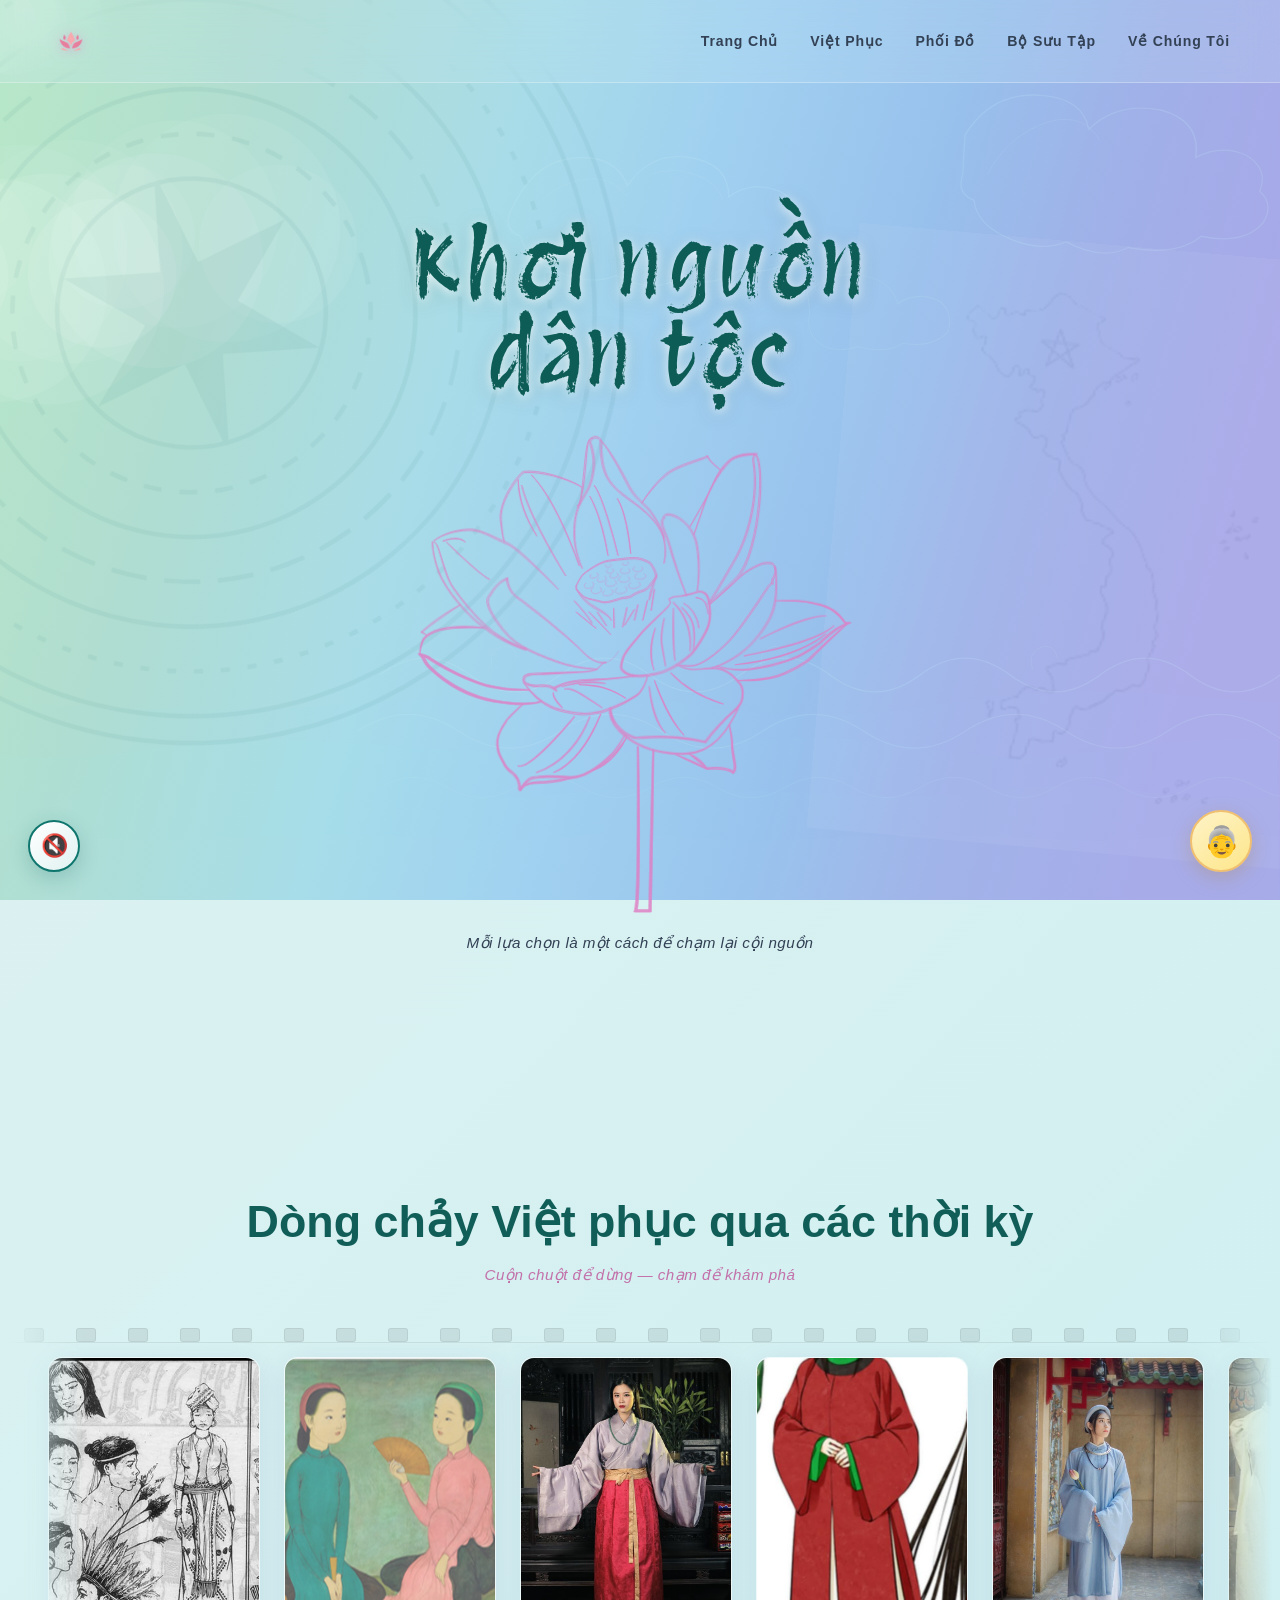
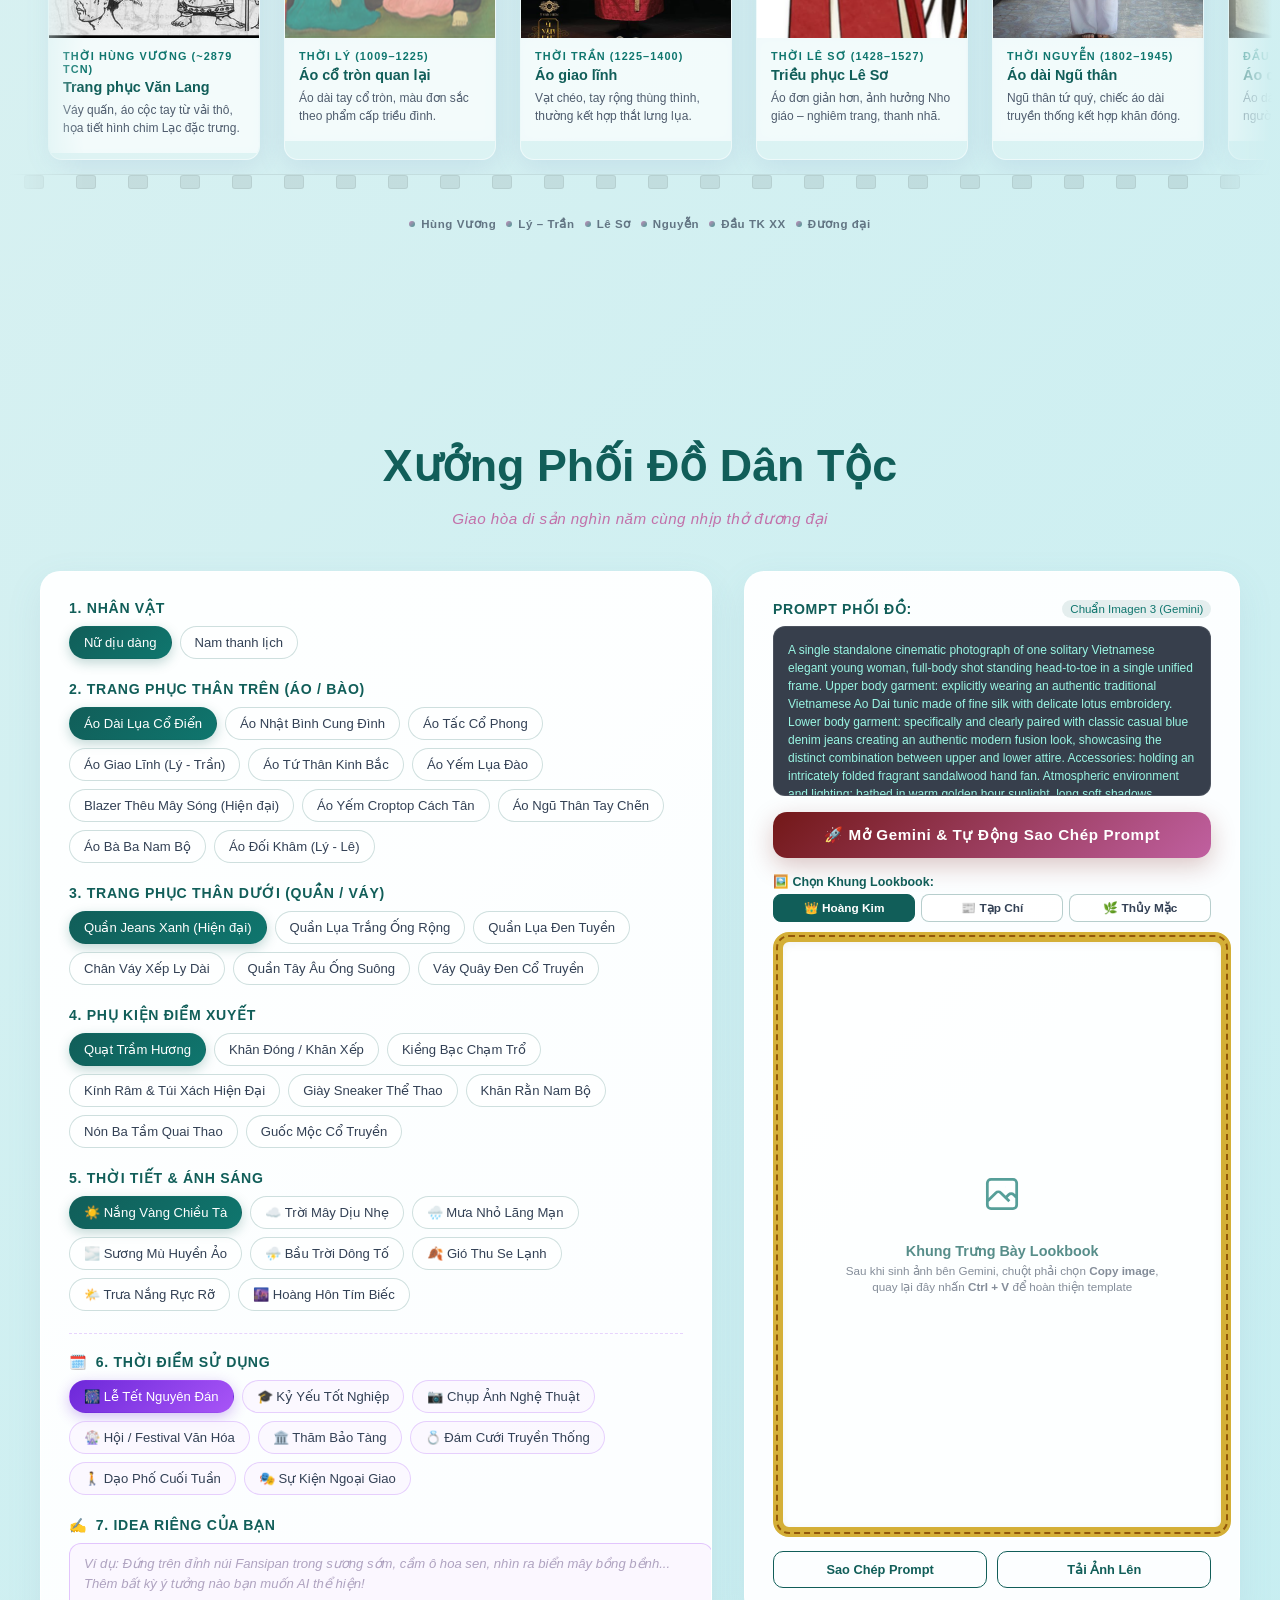
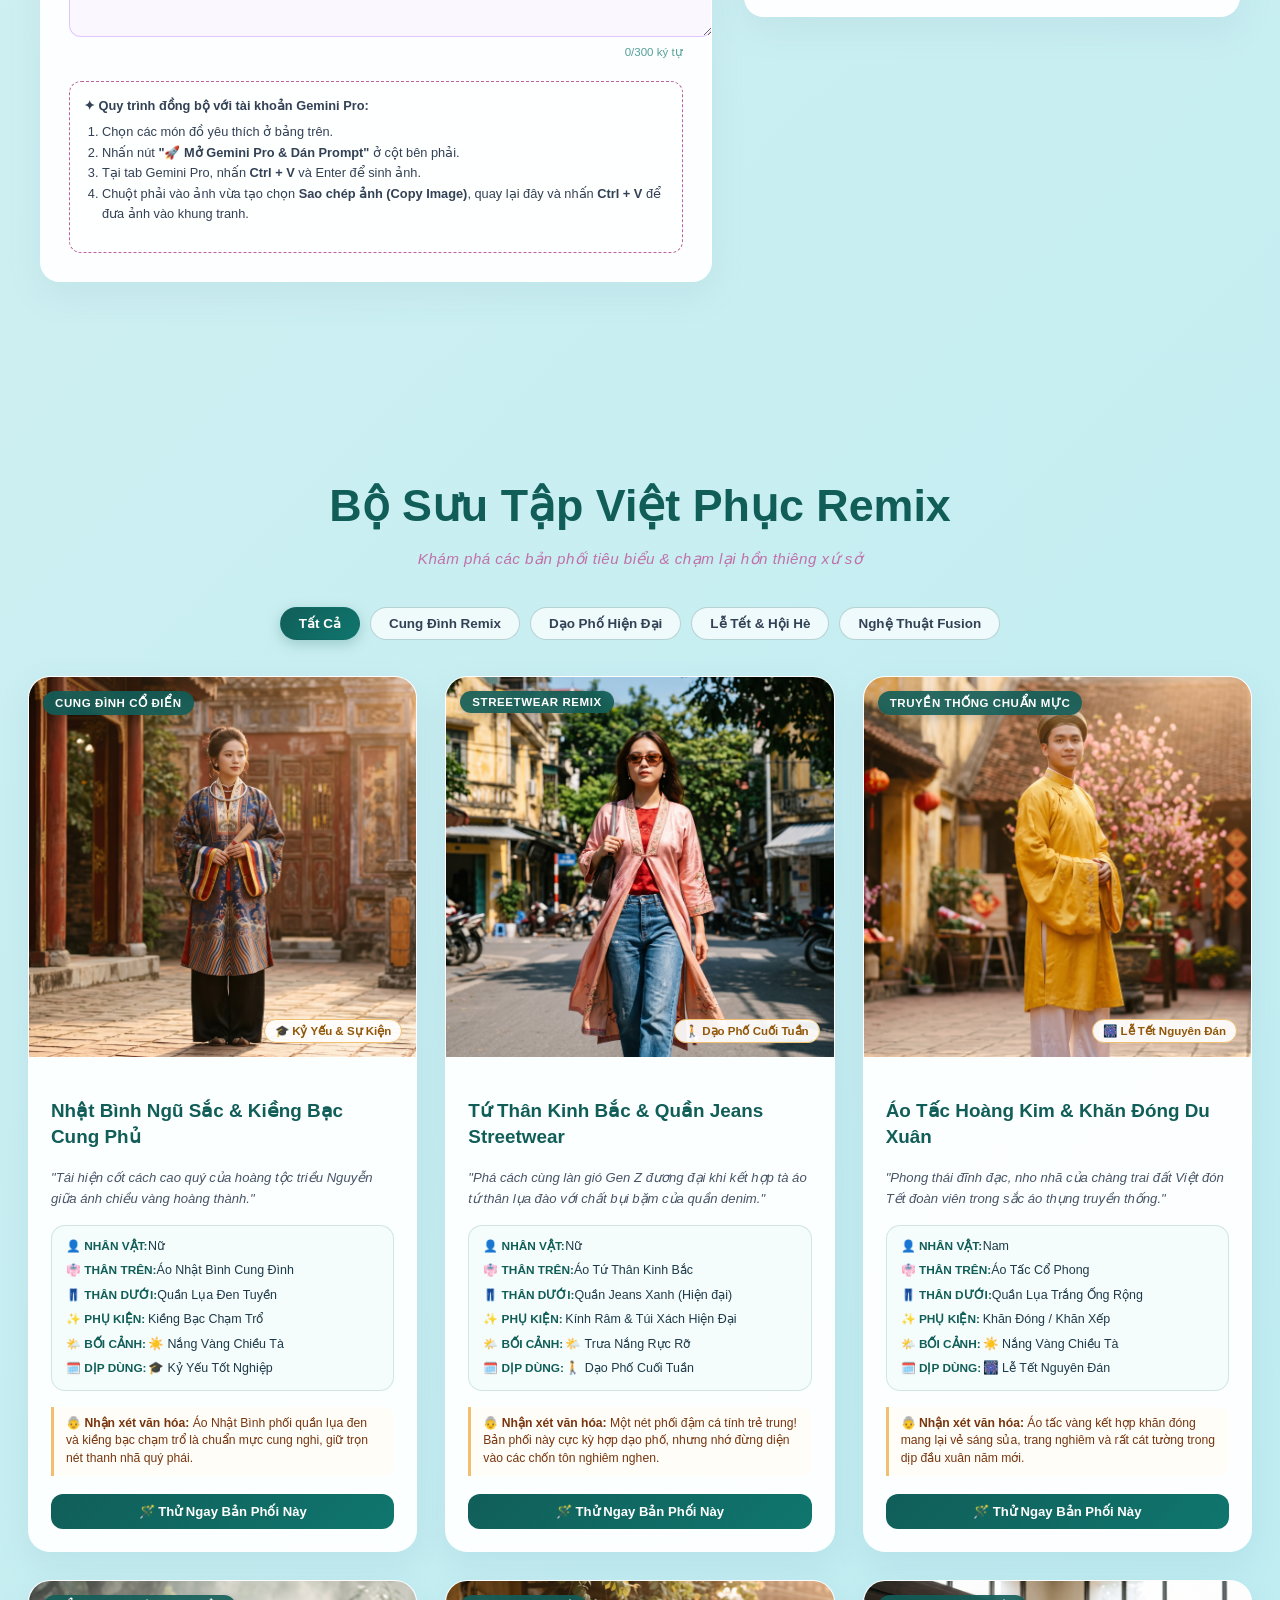
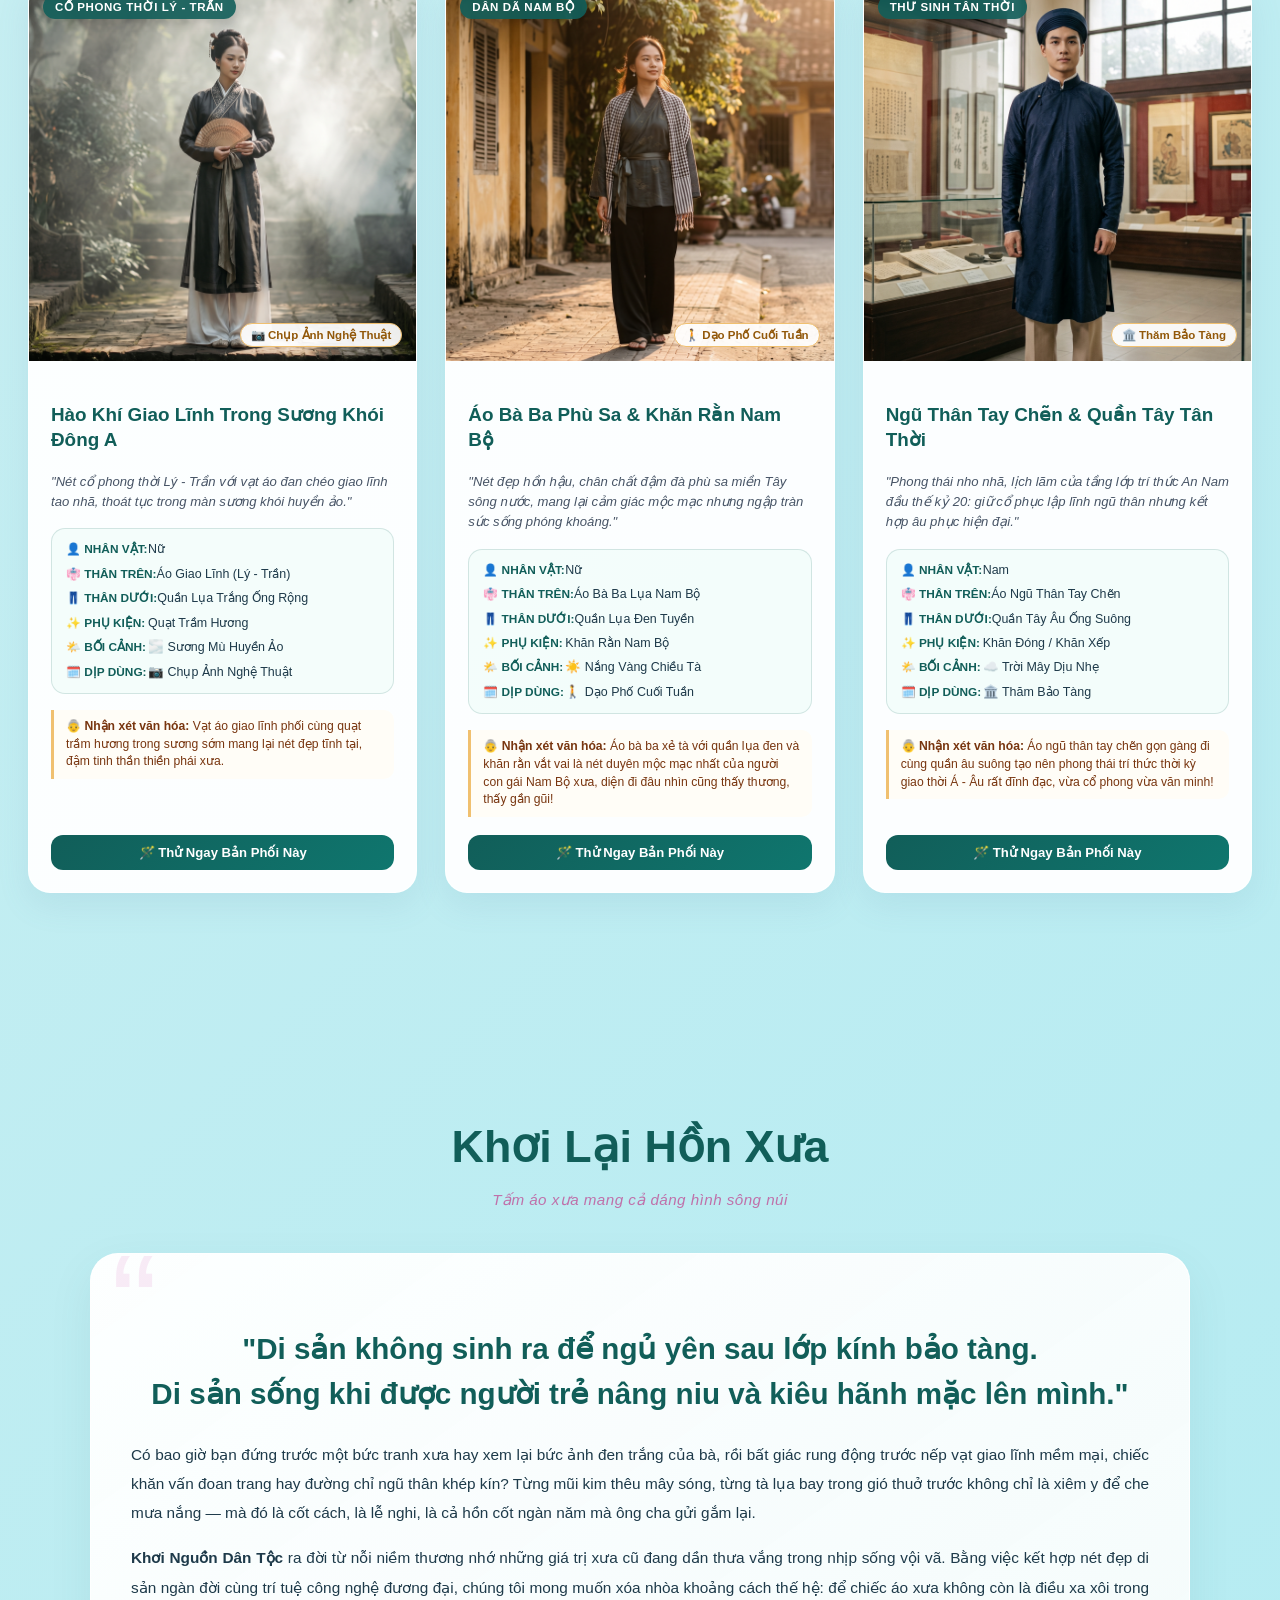
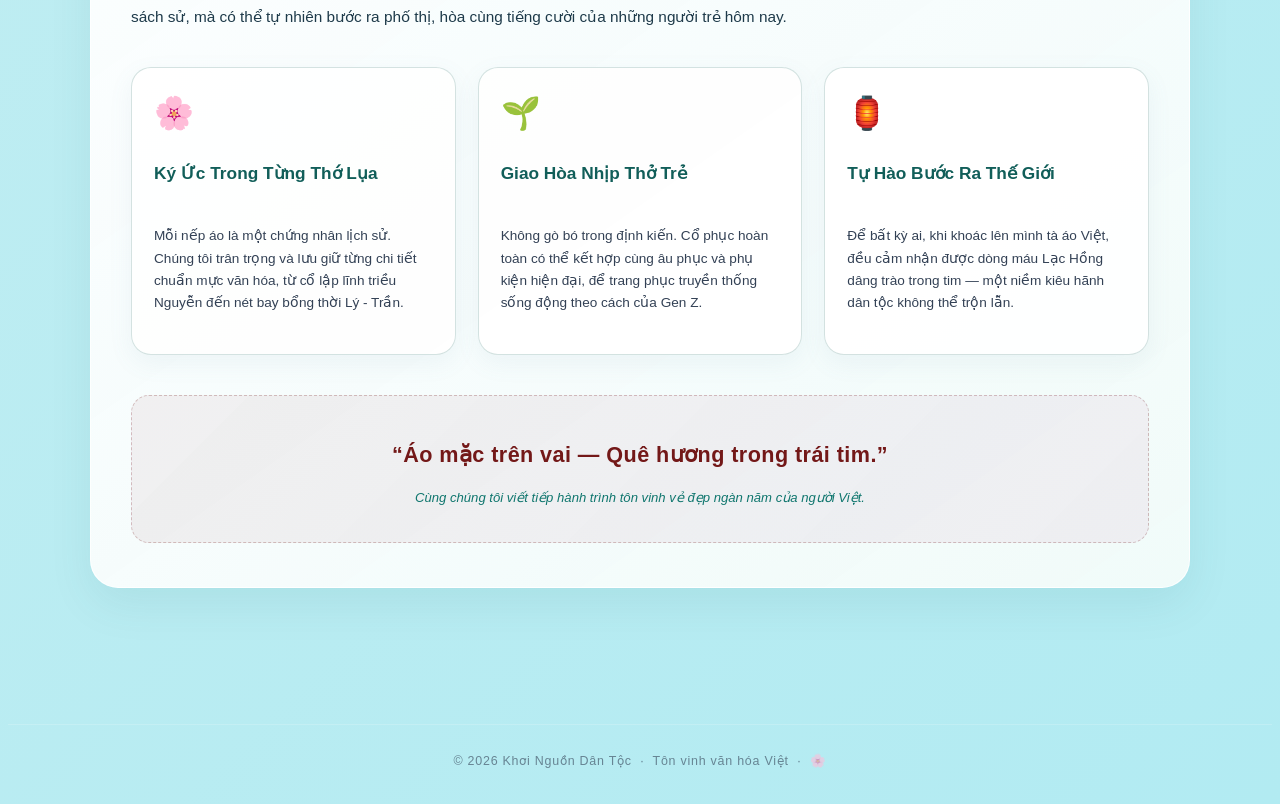
==== commit ea598b6f: "nhac nen" ====
--- a/index.html
+++ b/index.html
@@ -23,13 +23,22 @@
   /* ─── Tiêu đề Protest Revolution với ánh sáng đom đóm vàng luôn nhấp nháy ─── */
 .hero-title {
   font-family: 'Protest Revolution', sans-serif !important;
-  font-size: clamp(3.8rem, 8.5vw, 6.8rem) !important;
-  font-weight: 400 !important;
-  line-height: 1.25 !important;
-  letter-spacing: 0.04em !important;
-  display: inline-block;
-  color: #fde047; /* Sắc vàng tươi làm nền */
-  animation: fireflyGlow 3s ease-in-out infinite !important;
+  font-size: clamp(4.5rem, 10vw, 8rem) !important;
+  font-weight: 400;
+  text-align: center;
+  line-height: 1.18;
+  letter-spacing: 0.03em;
+  
+  /* Màu xanh ngọc bích đậm cổ phong */
+  color: #0d5c56 !important;
+  
+  /* Đổ bóng sáng dịu giúp chữ nổi bật và tách khỏi nền */
+  text-shadow: 
+    0 2px 10px rgba(255, 255, 255, 0.8),
+    0 4px 18px rgba(13, 92, 86, 0.25) !important;
+    
+  animation: titleAppear 2s cubic-bezier(0.22, 0.61, 0.36, 1) both;
+  margin-bottom: 12px;
 }
 
 /* ─── Hiệu ứng nhịp sáng đom đóm lập lòe huyền ảo ─── */
@@ -209,20 +218,6 @@
       justify-content: center;
       padding: 100px 20px 60px;
       gap: 0;
-    }
-
-    .hero-title {
-      font-family: 'Ballet', cursive;
-      font-size: clamp(3.5rem, 8vw, 6.5rem);
-      font-weight: 400;
-      text-align: center;
-      line-height: 1.2;
-      letter-spacing: 0.02em;
-      color: #731818; /* Deep Maroon / Đỏ bã trầu */
-      text-shadow: 0 2px 4px rgba(0, 0, 0, 0.15); /* Soft text-shadow */
-      filter: drop-shadow(0 2px 10px rgba(115, 24, 24, 0.2));
-      animation: titleAppear 2s cubic-bezier(0.22, 0.61, 0.36, 1) both;
-      margin-bottom: 8px;
     }
 
     /* ─── Lotus SVG Stage ─────────────────────────────────────────── */
@@ -1637,15 +1632,25 @@
 }
 
   /* ─── 1. Tiêu đề "Khơi nguồn dân tộc": Font Pacifico, to bản & nổi bật ─── */
+/* ─── Tiêu đề "Khơi nguồn dân tộc" chuẩn duy nhất ─── */
 .hero-title {
-  font-family: 'Protest Revolution', cursive !important;
-  font-size: clamp(4rem, 8.5vw, 7.2rem) !important;
-  font-weight: 400 !important;
+  font-family: 'Protest Revolution', sans-serif !important;
+  font-size: clamp(3.8rem, 7vw, 6rem) !important;
+  font-weight: 350 !important;
+  text-align: center !important;
   line-height: 1 !important;
-  letter-spacing: 0.02em !important;
-  text-transform: none !important;
-  color: #731818 !important;
-  text-shadow: 0 3px 6px rgba(0, 0, 0, 0.12) !important;
+  letter-spacing: 0.03em !important;
+  
+  /* Sắc xanh ngọc bích cổ phong */
+  color: #0d5c56 !important;
+  
+  /* Quầng sáng trắng dịu giúp chữ tách bạch khỏi nền tranh */
+  text-shadow: 
+    0 2px 12px rgba(255, 255, 255, 0.9),
+    0 4px 20px rgba(13, 92, 86, 0.25) !important;
+    
+  animation: titleAppear 2s cubic-bezier(0.22, 0.61, 0.36, 1) both !important;
+  margin-bottom: 12px !important;
 }
 
 /* ─── 2. Các dòng phụ đề: Cỡ chữ nhỏ, thanh thoát & in nghiêng ─── */
@@ -1661,6 +1666,306 @@
   letter-spacing: 0.03em !important;
   opacity: 0.88;
 }
+
+/* ─── NÚT ÂM NHẠC NỀN CỔ PHONG (BACKGROUND MUSIC WIDGET) ─── */
+    #bg-music-player {
+      position: fixed;
+      bottom: 28px;
+      left: 28px;
+      z-index: 9990;
+      display: flex;
+      align-items: center;
+      gap: 12px;
+      font-family: Arial, Helvetica, sans-serif;
+      user-select: none;
+    }
+
+    /* Khung điều khiển ẩn/hiện khi rê chuột */
+    .music-panel {
+      background: rgba(255, 255, 255, 0.94);
+      backdrop-filter: blur(12px);
+      -webkit-backdrop-filter: blur(12px);
+      border: 1.5px solid rgba(17, 94, 89, 0.2);
+      border-radius: 30px;
+      padding: 6px 16px 6px 14px;
+      display: flex;
+      align-items: center;
+      gap: 10px;
+      box-shadow: 0 8px 24px rgba(17, 94, 89, 0.12);
+      opacity: 0;
+      visibility: hidden;
+      transform: translateX(-15px);
+      transition: all 0.3s cubic-bezier(0.16, 1, 0.3, 1);
+      pointer-events: none;
+    }
+
+    #bg-music-player:hover .music-panel {
+      opacity: 1;
+      visibility: visible;
+      transform: translateX(0);
+      pointer-events: all;
+    }
+
+    .music-title-wrap {
+      display: flex;
+      flex-direction: column;
+    }
+
+    .music-tag {
+      font-size: 0.65rem;
+      font-weight: 700;
+      color: #0f766e;
+      text-transform: uppercase;
+      letter-spacing: 0.05em;
+    }
+
+    .music-name {
+      font-size: 0.78rem;
+      color: #1e3a4a;
+      font-weight: 600;
+      white-space: nowrap;
+    }
+
+    /* Thanh chỉnh âm lượng */
+    .music-volume-slider {
+      width: 65px;
+      height: 4px;
+      accent-color: #0f766e;
+      cursor: pointer;
+    }
+
+    /* Nút tròn biểu tượng hoa sen / đĩa nhạc */
+    .music-disc-btn {
+      width: 52px;
+      height: 52px;
+      border-radius: 50%;
+      background: linear-gradient(135deg, #ffffff 0%, #e0f2f1 100%);
+      border: 2px solid #0f766e;
+      box-shadow: 0 6px 20px rgba(17, 94, 89, 0.22);
+      display: flex;
+      align-items: center;
+      justify-content: center;
+      cursor: pointer;
+      position: relative;
+      transition: transform 0.25s ease, box-shadow 0.25s ease;
+    }
+
+    .music-disc-btn:hover {
+      transform: scale(1.08);
+      box-shadow: 0 8px 25px rgba(17, 94, 89, 0.32);
+    }
+
+    /* Biểu tượng nốt nhạc */
+    .music-icon {
+      font-size: 22px;
+      transition: transform 0.3s ease;
+    }
+
+    /* Khi đang phát: đĩa xoay chậm và có sóng nhạc */
+    .music-disc-btn.playing .music-icon {
+      animation: rotateMusic 8s linear infinite;
+    }
+
+    @keyframes rotateMusic {
+      from { transform: rotate(0deg); }
+      to   { transform: rotate(360deg); }
+    }
+
+    /* Sóng âm thanh nhảy nhẹ */
+    .sound-waves {
+      display: flex;
+      align-items: flex-end;
+      gap: 2px;
+      height: 12px;
+      margin-left: 2px;
+    }
+
+    .sound-wave-bar {
+      width: 2.5px;
+      background: #0f766e;
+      border-radius: 2px;
+      height: 3px;
+    }
+
+    .music-disc-btn.playing ~ .music-panel .sound-wave-bar:nth-child(1) { animation: soundWave 0.8s ease-in-out infinite alternate; }
+    .music-disc-btn.playing ~ .music-panel .sound-wave-bar:nth-child(2) { animation: soundWave 0.6s ease-in-out infinite 0.2s alternate; }
+    .music-disc-btn.playing ~ .music-panel .sound-wave-bar:nth-child(3) { animation: soundWave 1.0s ease-in-out infinite 0.4s alternate; }
+
+    @keyframes soundWave {
+      0%   { height: 3px; }
+      100% { height: 14px; }
+    }
+
+    /* Khung iframe YouTube ẩn hoàn toàn */
+    #yt-hidden-player {
+      position: absolute;
+      width: 1px;
+      height: 1px;
+      left: -9999px;
+      top: -9999px;
+      opacity: 0;
+      pointer-events: none;
+    }
+
+
+    /* ─── WIDGET ÂM NHẠC NỀN YOUTUBE (GÓC DƯỚI BÊN TRÁI) ──────────── */
+    #bg-music-player {
+      position: fixed;
+      bottom: 28px;
+      left: 28px;
+      z-index: 9990;
+      display: flex;
+      align-items: center;
+      gap: 12px;
+      user-select: none;
+    }
+
+    .music-disc-btn {
+      width: 52px;
+      height: 52px;
+      border-radius: 50%;
+      background: linear-gradient(135deg, #ffffff 0%, #e0f2f1 100%);
+      border: 2px solid #0f766e;
+      box-shadow: 0 6px 20px rgba(17, 94, 89, 0.22);
+      display: flex;
+      align-items: center;
+      justify-content: center;
+      cursor: pointer;
+      position: relative;
+      transition: transform 0.25s ease, box-shadow 0.25s ease;
+      outline: none;
+    }
+
+    .music-disc-btn:hover {
+      transform: scale(1.08);
+      box-shadow: 0 8px 25px rgba(17, 94, 89, 0.35);
+    }
+
+    .music-icon {
+      font-size: 22px;
+      line-height: 1;
+      display: inline-block;
+      transition: transform 0.3s ease;
+    }
+
+    /* Đĩa xoay đều khi đang phát nhạc */
+    .music-disc-btn.playing .music-icon {
+      animation: rotateDisc 6s linear infinite;
+    }
+
+    @keyframes rotateDisc {
+      from { transform: rotate(0deg); }
+      to   { transform: rotate(360deg); }
+    }
+
+    /* Khung trượt hiển thị tên bài và âm lượng khi rê chuột */
+    .music-panel {
+      background: rgba(255, 255, 255, 0.95);
+      backdrop-filter: blur(12px);
+      -webkit-backdrop-filter: blur(12px);
+      border: 1.5px solid rgba(17, 94, 89, 0.25);
+      border-radius: 30px;
+      padding: 6px 16px 6px 14px;
+      display: flex;
+      align-items: center;
+      gap: 10px;
+      box-shadow: 0 8px 24px rgba(17, 94, 89, 0.12);
+      opacity: 0;
+      visibility: hidden;
+      transform: translateX(-15px);
+      transition: all 0.3s cubic-bezier(0.16, 1, 0.3, 1);
+      pointer-events: none;
+    }
+
+    #bg-music-player:hover .music-panel,
+    #bg-music-player:focus-within .music-panel {
+      opacity: 1;
+      visibility: visible;
+      transform: translateX(0);
+      pointer-events: all;
+    }
+
+    .sound-waves {
+      display: flex;
+      align-items: flex-end;
+      gap: 2.5px;
+      height: 14px;
+    }
+
+    .sound-wave-bar {
+      width: 2.5px;
+      background: #0f766e;
+      border-radius: 2px;
+      height: 3px;
+    }
+
+    .music-disc-btn.playing ~ .music-panel .sound-wave-bar:nth-child(1) {
+      animation: soundWaveAnim 0.7s ease-in-out infinite alternate;
+    }
+    .music-disc-btn.playing ~ .music-panel .sound-wave-bar:nth-child(2) {
+      animation: soundWaveAnim 0.5s ease-in-out infinite 0.2s alternate;
+    }
+    .music-disc-btn.playing ~ .music-panel .sound-wave-bar:nth-child(3) {
+      animation: soundWaveAnim 0.9s ease-in-out infinite 0.4s alternate;
+    }
+
+    @keyframes soundWaveAnim {
+      0%   { height: 3px; }
+      100% { height: 14px; }
+    }
+
+    .music-title-wrap {
+      display: flex;
+      flex-direction: column;
+    }
+
+    .music-tag {
+      font-size: 0.65rem;
+      font-weight: 700;
+      color: #0f766e;
+      text-transform: uppercase;
+      letter-spacing: 0.05em;
+    }
+
+    .music-name {
+      font-size: 0.78rem;
+      color: #1e3a4a;
+      font-weight: 600;
+      white-space: nowrap;
+    }
+
+    .music-volume-slider {
+      width: 65px;
+      height: 4px;
+      accent-color: #0f766e;
+      cursor: pointer;
+    }
+
+    /* Ẩn hoàn toàn khung video ngầm */
+    #yt-hidden-player {
+      position: fixed;
+      width: 1px;
+      height: 1px;
+      left: -9999px;
+      bottom: -9999px;
+      opacity: 0;
+      pointer-events: none;
+    }
+
+    @media (max-width: 600px) {
+      #bg-music-player {
+        bottom: 18px;
+        left: 16px;
+      }
+      .music-panel {
+        max-width: 210px;
+      }
+      .music-name {
+        max-width: 95px;
+        overflow: hidden;
+        text-overflow: ellipsis;
+      }
+    }
 
   </style>
 <body>
@@ -2423,7 +2728,10 @@
   // Chạy ngay khi tải trang xong
   setTimeout(evaluate, 600);
 })();
+
 </script>
+
+
 
 <!-- ═══ Logic Điều Khiển & Cầu Nối Gemini Pro ═════════════════════════ -->
 <script>
@@ -2856,6 +3164,7 @@
       <p class="about-callout-sub">Cùng chúng tôi viết tiếp hành trình tôn vinh vẻ đẹp ngàn năm của người Việt.</p>
     </div>
   </div>
+
 </section>
 
 
@@ -3391,6 +3700,12 @@
   renderSprockets('sprocketTop');
   renderSprockets('sprocketBottom');
 })();
+
+/* ═════════════════════════════════════════════════════════════════════
+   HỆ THỐNG ÂM NHẠC NỀN YOUTUBE (XUYÊN SUỐT TRANG - TỰ ĐỘNG PHÁT ÊM ÁI)
+   ═════════════════════════════════════════════════════════════════════ */
+
+// BẠN CÓ THỂ THAY BẰNG ID VIDEO YOUTUBE BẤT KỲ TẠI ĐÂY:
 </script>
 
 <!-- ═══ Script Render Bộ Sưu Tập Tuyển Chọn ═══════════════════════════ -->
@@ -3655,5 +3970,295 @@
 })();
 </script>
 
+<!-- ═══════════════════════════════════════════
+     MUSIC PLAYER
+═══════════════════════════════════════════ -->
+
+<div id="bg-music-player"
+     title="Bấm để Bật/Tắt nhạc, rê chuột để chỉnh âm lượng">
+
+  <button
+    class="music-disc-btn"
+    id="musicToggleBtn"
+    type="button"
+    aria-label="Bật tắt nhạc">
+
+    <span class="music-icon" id="musicIcon">🔇</span>
+
+  </button>
+
+  <div class="music-panel">
+
+    <div class="sound-waves">
+      <div class="sound-wave-bar"></div>
+      <div class="sound-wave-bar"></div>
+      <div class="sound-wave-bar"></div>
+    </div>
+
+    <div class="music-title-wrap">
+      <span class="music-tag">Giai Điệu Tự Hào</span>
+
+      <span class="music-name">
+        Viết Tiếp Câu Chuyện Hòa Bình
+      </span>
+    </div>
+
+    <input
+      type="range"
+      class="music-volume-slider"
+      id="musicVolume"
+      min="0"
+      max="100"
+      value="30"
+      title="Âm lượng: 30%"
+    />
+
+  </div>
+</div>
+
+
+<!-- ═══════════════════════════════════════════
+     YOUTUBE PLAYER
+═══════════════════════════════════════════ -->
+
+<div id="yt-music-player"
+     style="
+       position: fixed;
+       width: 1px;
+       height: 1px;
+       left: -100px;
+       bottom: -100px;
+       opacity: 0.01;
+       pointer-events: none;
+     ">
+</div>
+
+
+<script>
+(function () {
+
+  const VIDEO_ID = 'tF5z8kkbzXk';
+  const START_TIME = 25;
+  const DEFAULT_VOLUME = 30;
+
+  let ytPlayer = null;
+  let isMusicPlaying = false;
+
+
+  /* ═══════════════════════════════════════
+     TẢI YOUTUBE IFRAME API
+  ═══════════════════════════════════════ */
+
+  const tag = document.createElement('script');
+
+  tag.src = 'https://www.youtube.com/iframe_api';
+
+  document.head.appendChild(tag);
+
+
+  /* ═══════════════════════════════════════
+     YOUTUBE API READY
+  ═══════════════════════════════════════ */
+
+  window.onYouTubeIframeAPIReady = function () {
+
+    ytPlayer = new YT.Player('yt-music-player', {
+
+      height: '1',
+      width: '1',
+
+      videoId: VIDEO_ID,
+
+      playerVars: {
+        autoplay: 0,
+        controls: 0,
+        start: START_TIME,
+        rel: 0,
+        playsinline: 1
+      },
+
+      events: {
+
+        onReady: function (event) {
+
+          // Mặc định tắt
+          event.target.pauseVideo();
+
+          // Âm lượng mặc định 30%
+          event.target.setVolume(DEFAULT_VOLUME);
+
+          updateMusicUI(false);
+        },
+
+
+        onStateChange: function (event) {
+
+          // Đang phát
+          if (event.data === YT.PlayerState.PLAYING) {
+
+            isMusicPlaying = true;
+
+            updateMusicUI(true);
+          }
+
+
+          // Đang pause
+          else if (event.data === YT.PlayerState.PAUSED) {
+
+            isMusicPlaying = false;
+
+            updateMusicUI(false);
+          }
+
+
+          // Video kết thúc
+          else if (event.data === YT.PlayerState.ENDED) {
+
+            // Quay lại giây 25
+            ytPlayer.seekTo(START_TIME, true);
+
+            // Phát lại
+            ytPlayer.playVideo();
+          }
+
+        }
+
+      }
+
+    });
+
+  };
+
+
+  /* ═══════════════════════════════════════
+     CẬP NHẬT GIAO DIỆN
+  ═══════════════════════════════════════ */
+
+  function updateMusicUI(playing) {
+
+    const button =
+      document.getElementById('musicToggleBtn');
+
+    const icon =
+      document.getElementById('musicIcon');
+
+    if (!button || !icon) return;
+
+
+    if (playing) {
+
+      button.classList.add('playing');
+
+      icon.textContent = '🎵';
+
+    } else {
+
+      button.classList.remove('playing');
+
+      icon.textContent = '🔇';
+
+    }
+
+  }
+
+
+  /* ═══════════════════════════════════════
+     NÚT BẬT / TẮT NHẠC
+  ═══════════════════════════════════════ */
+
+  const toggleBtn =
+    document.getElementById('musicToggleBtn');
+
+
+  if (toggleBtn) {
+
+    toggleBtn.addEventListener('click', function () {
+
+      // YouTube chưa tải xong
+      if (!ytPlayer) {
+        return;
+      }
+
+
+      // ĐANG PHÁT → TẮT
+      if (isMusicPlaying) {
+
+        ytPlayer.pauseVideo();
+
+        return;
+      }
+
+
+      // ĐANG TẮT → BẬT
+
+      const volumeSlider =
+        document.getElementById('musicVolume');
+
+      const volume =
+        parseInt(volumeSlider.value, 10) || DEFAULT_VOLUME;
+
+
+      // Âm lượng
+      ytPlayer.setVolume(volume);
+
+
+      // Bắt đầu từ giây 25
+      ytPlayer.seekTo(
+        START_TIME,
+        true
+      );
+
+
+      // Phát nhạc
+      ytPlayer.playVideo();
+
+    });
+
+  }
+
+
+  /* ═══════════════════════════════════════
+     THANH ÂM LƯỢNG
+  ═══════════════════════════════════════ */
+
+  const volumeSlider =
+    document.getElementById('musicVolume');
+
+
+  if (volumeSlider) {
+
+    volumeSlider.addEventListener(
+      'input',
+      function () {
+
+        const volume =
+          parseInt(this.value, 10);
+
+
+        if (ytPlayer) {
+
+          ytPlayer.setVolume(volume);
+
+        }
+
+
+        this.title =
+          `Âm lượng: ${volume}%`;
+
+      }
+    );
+
+  }
+
+
+  /* ═══════════════════════════════════════
+     TRẠNG THÁI BAN ĐẦU
+  ═══════════════════════════════════════ */
+
+  updateMusicUI(false);
+
+})();
+</script>
+
 </body>
 </html>
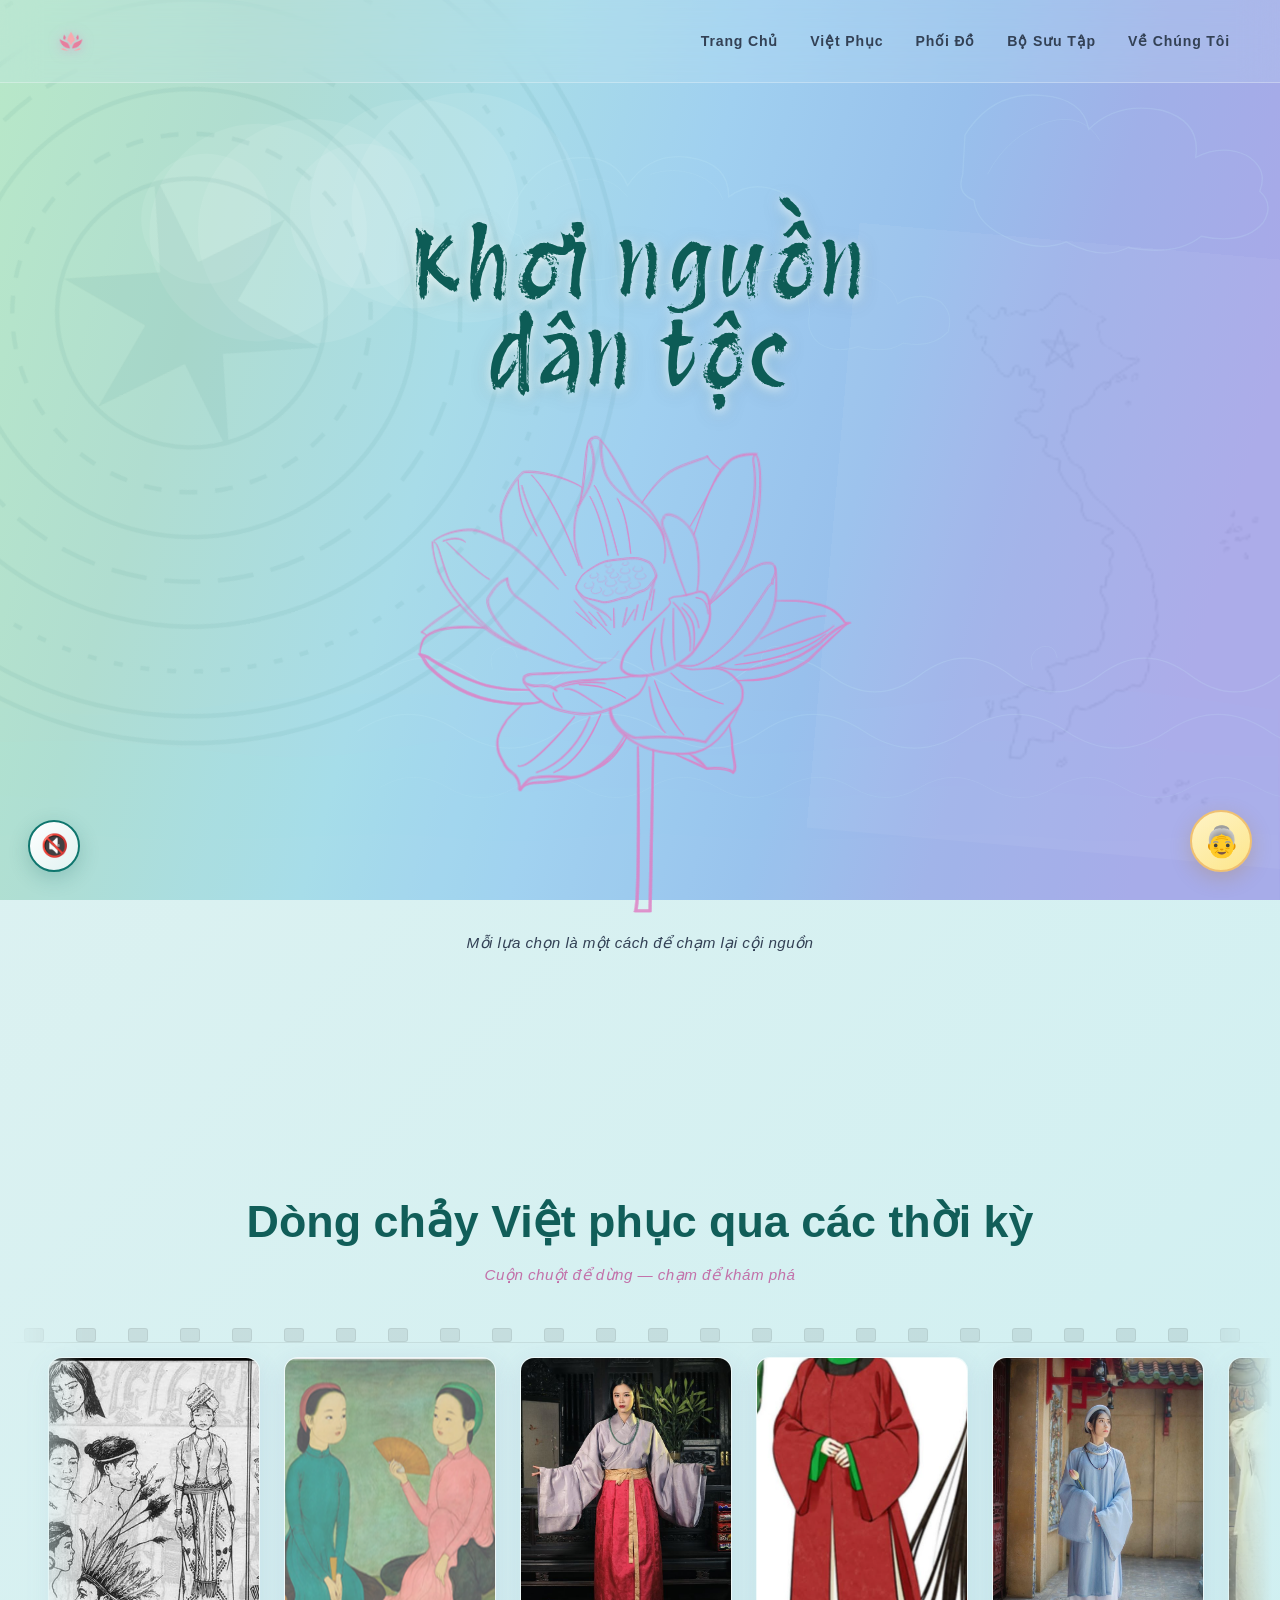
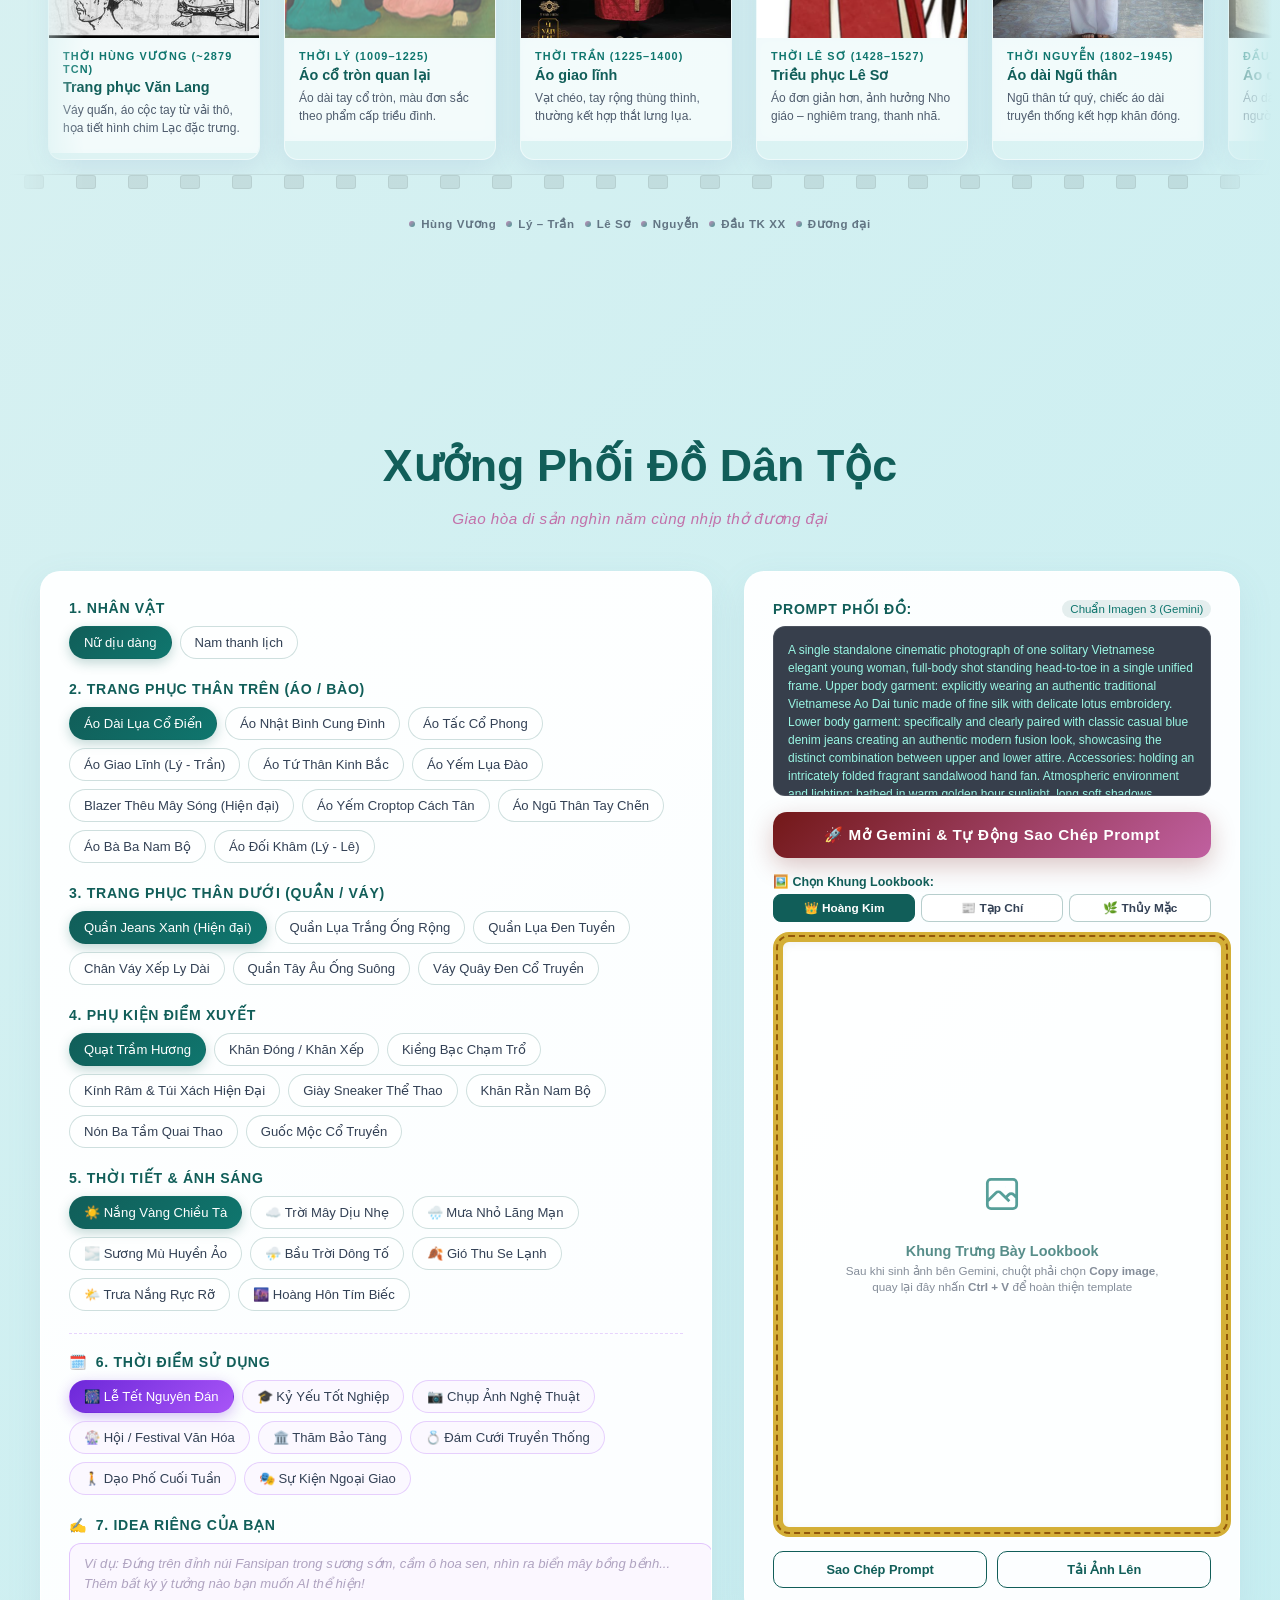
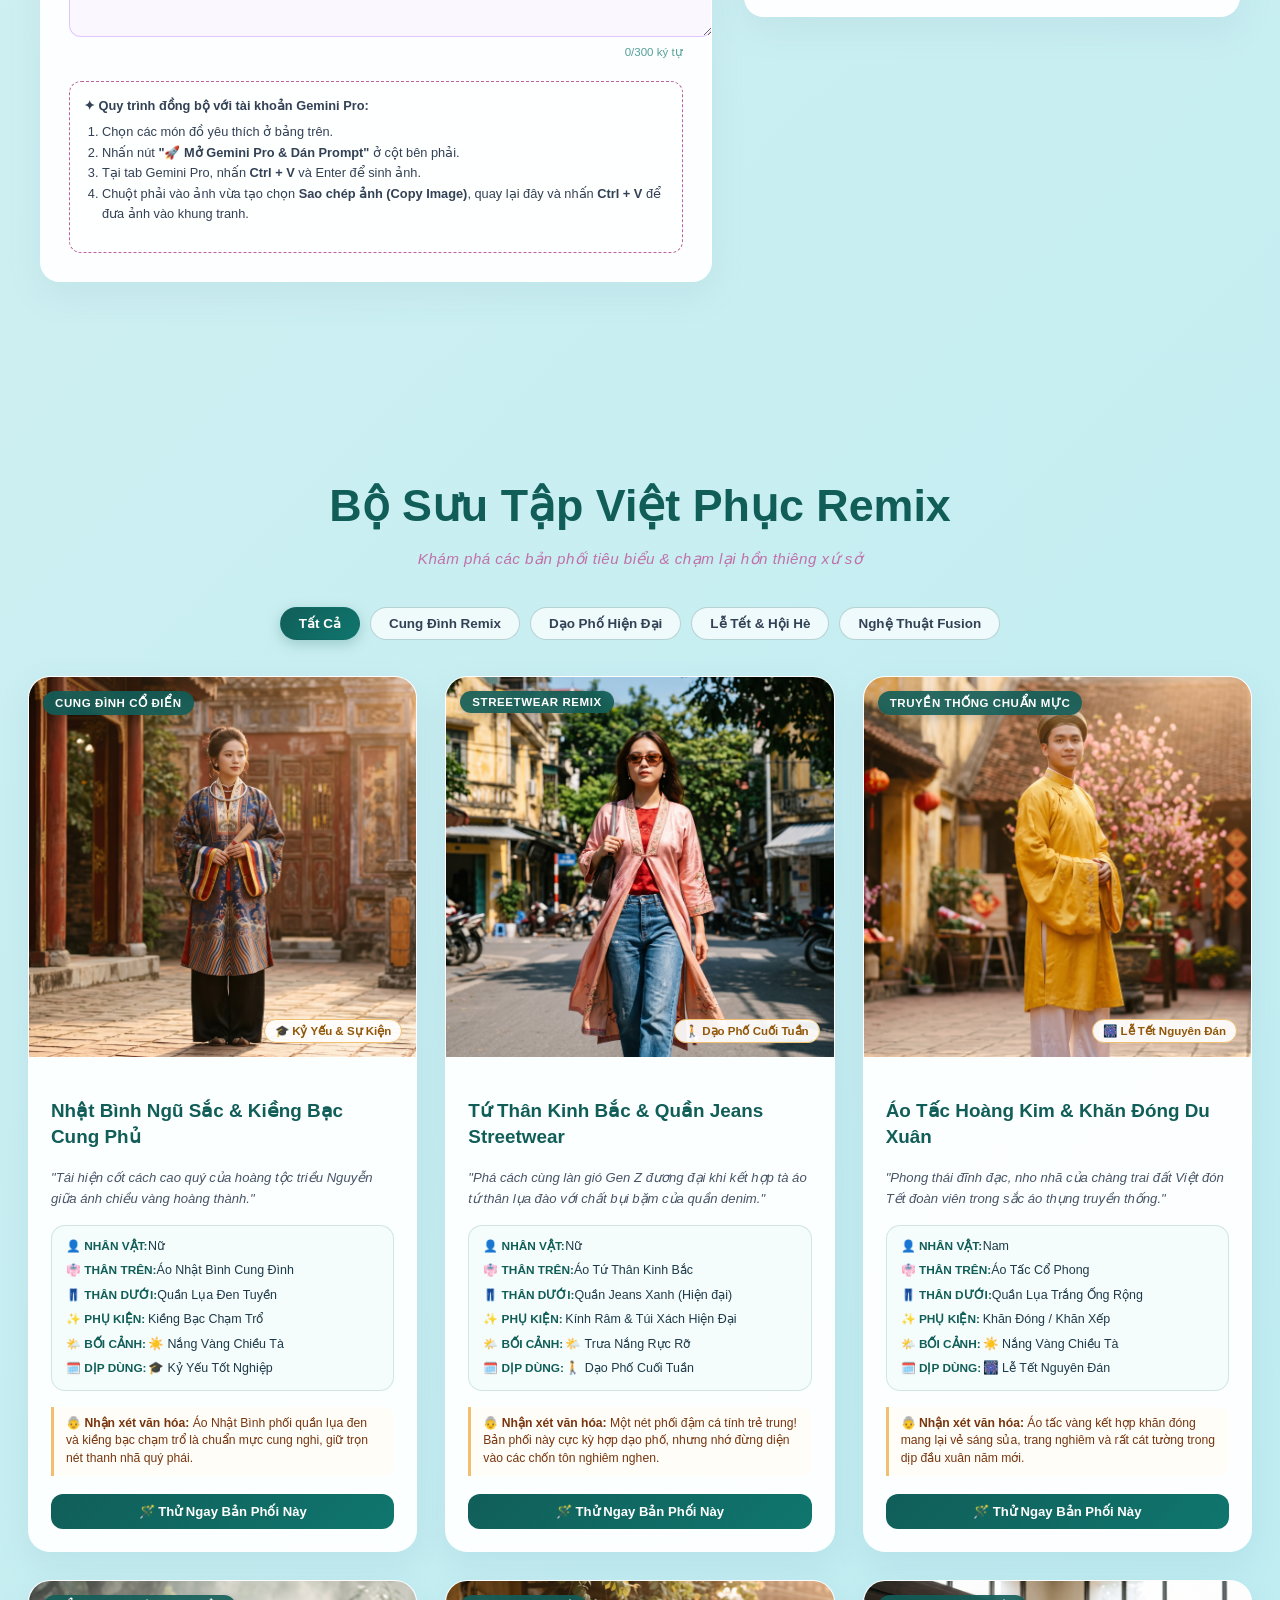
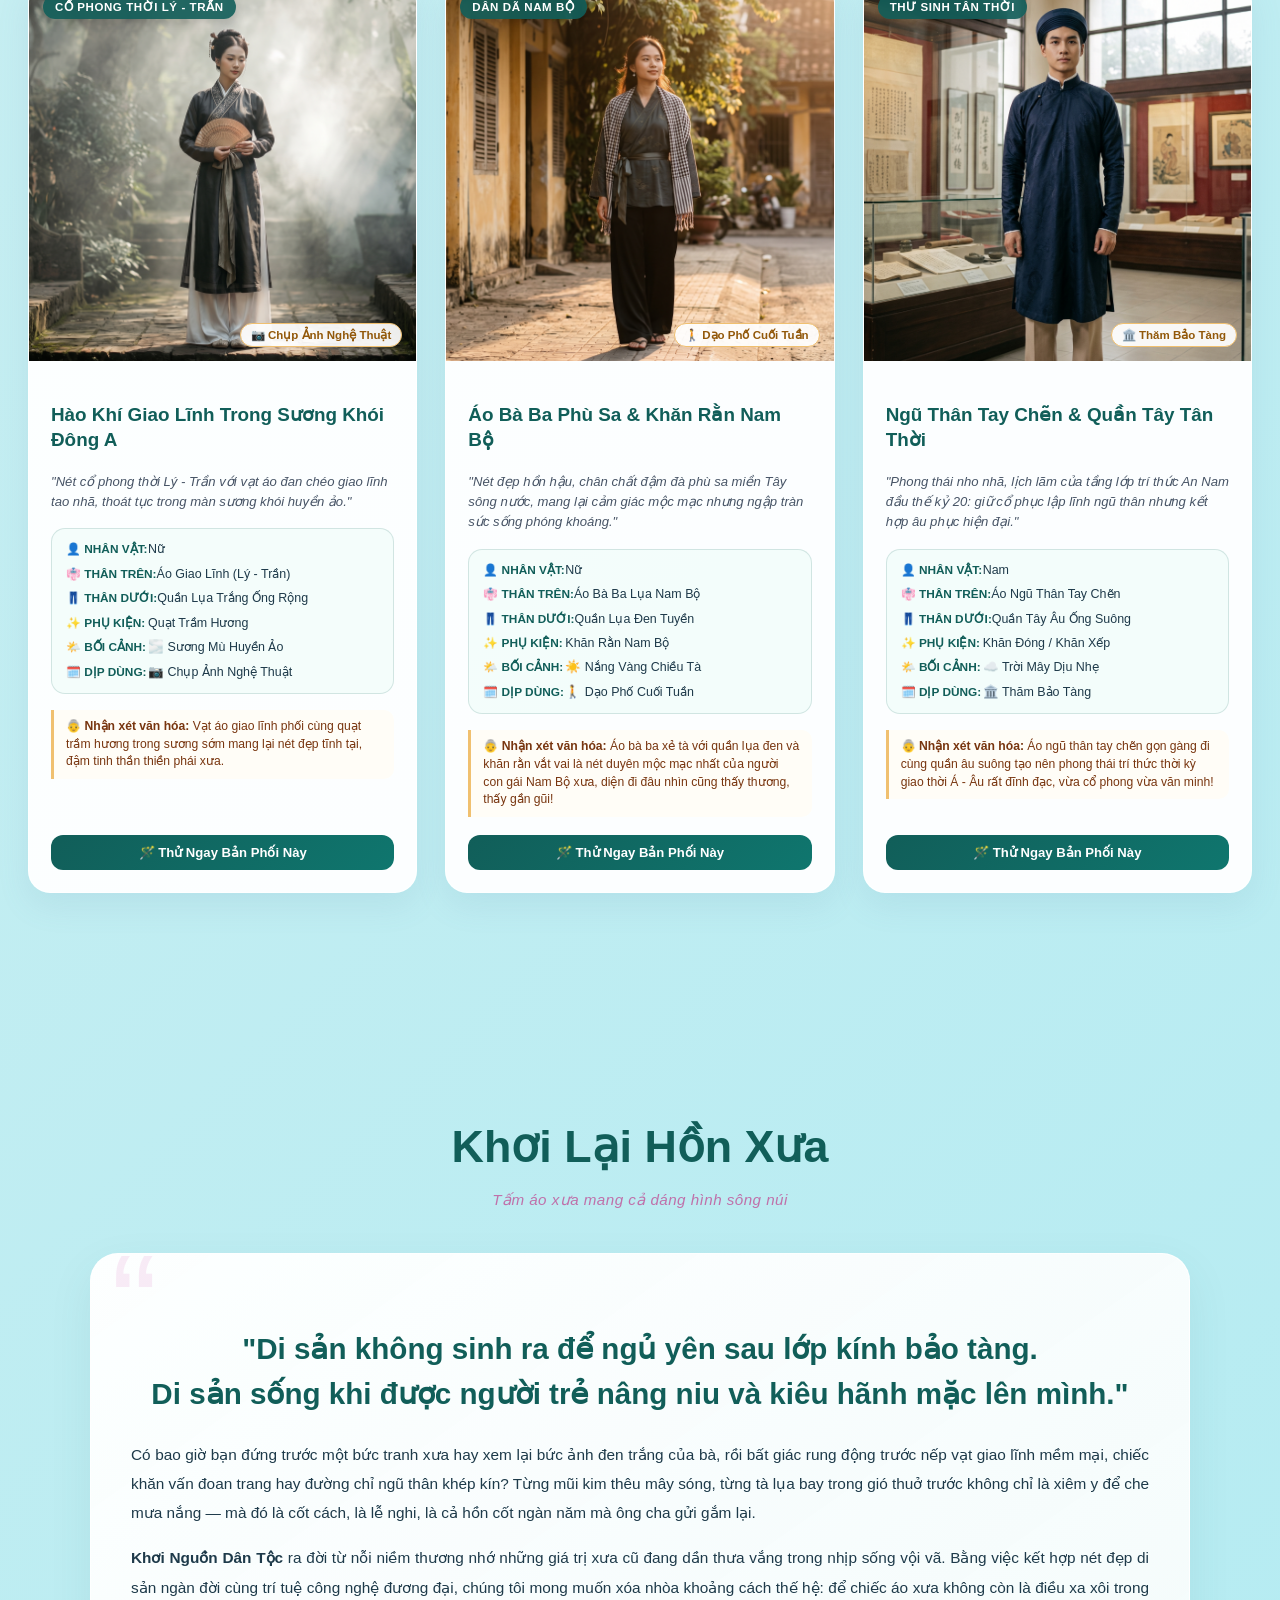
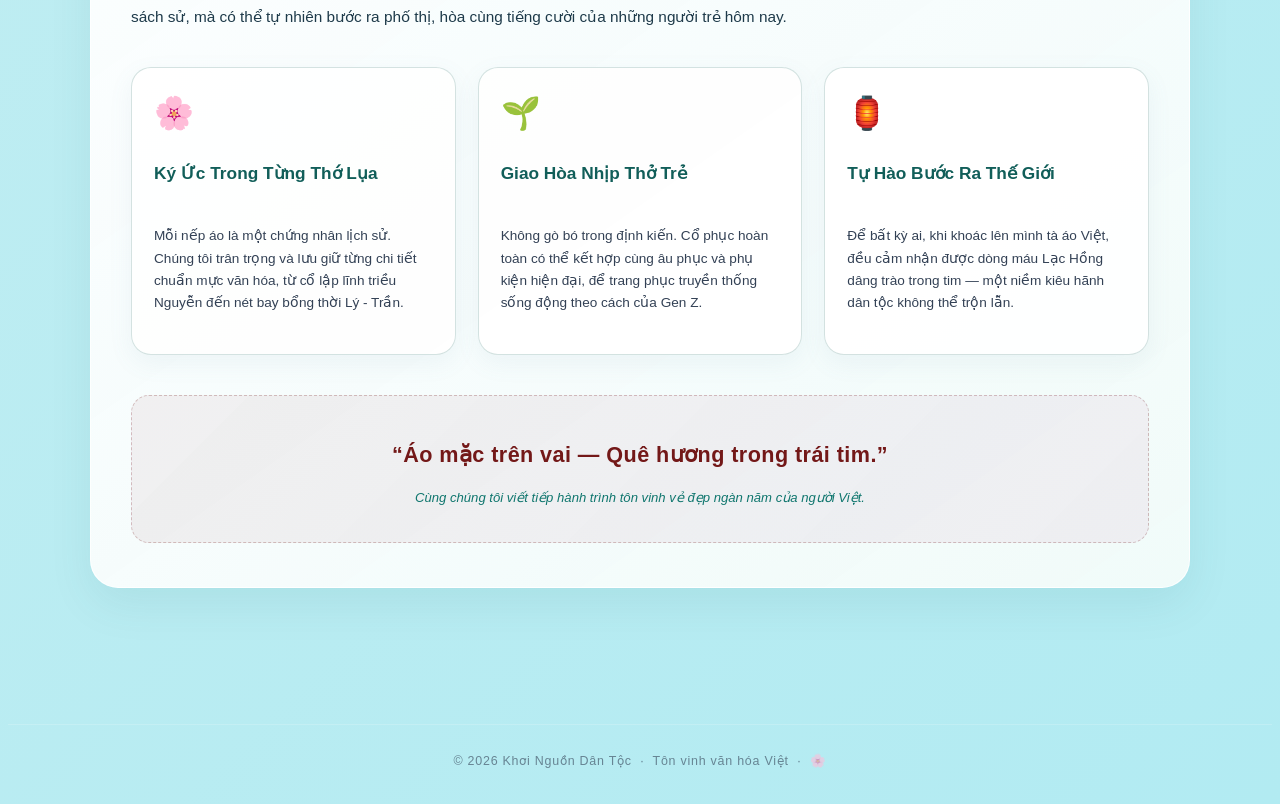
==== commit 8e300f5c: "update nhac nen" ====
--- a/index.html
+++ b/index.html
@@ -3996,10 +3996,10 @@
     </div>
 
     <div class="music-title-wrap">
-      <span class="music-tag">Giai Điệu Tự Hào</span>
+      <span class="music-tag">Viết Tiếp Câu Chuyện Hòa Bình</span>
 
       <span class="music-name">
-        Viết Tiếp Câu Chuyện Hòa Bình
+        Bản quyền thuộc về nhạc sĩ Nguyễn Văn Chung, sử dụng cho dự án này với mục đích phi lợi nhuận.
       </span>
     </div>
 
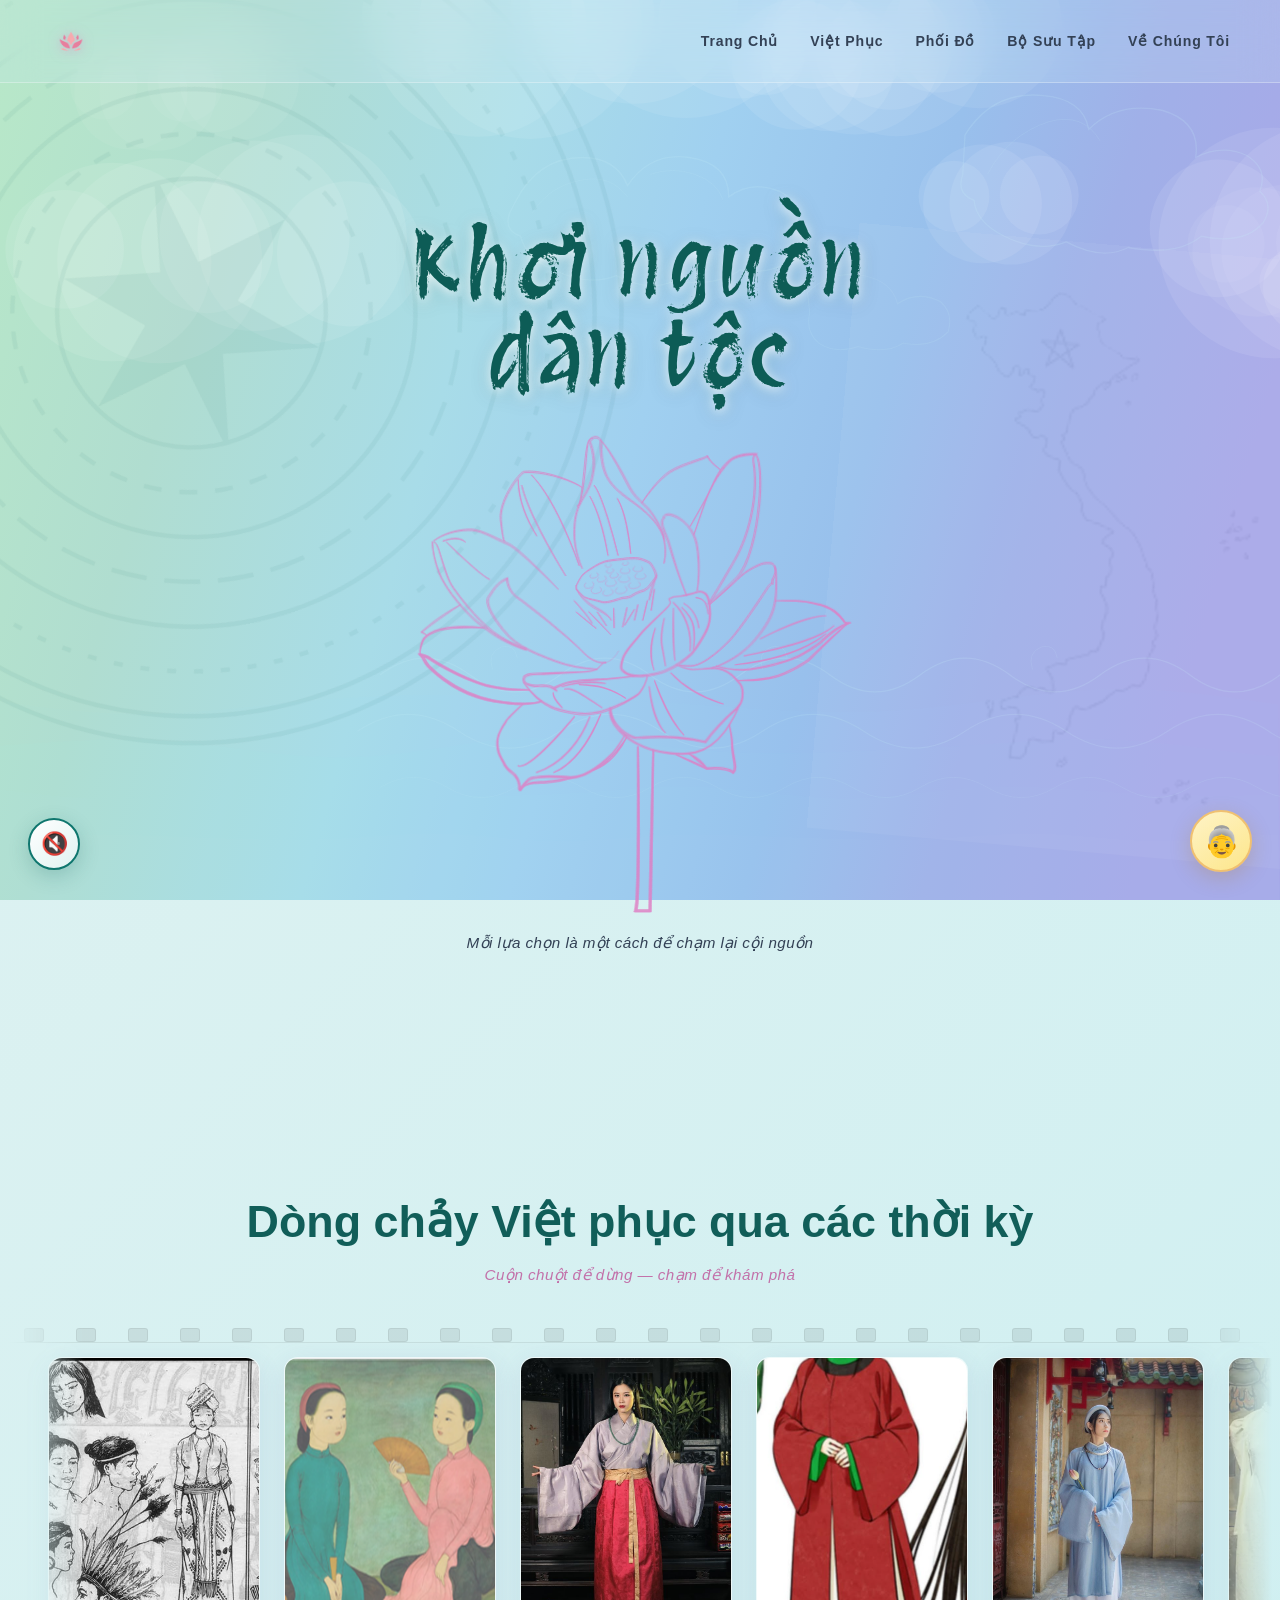
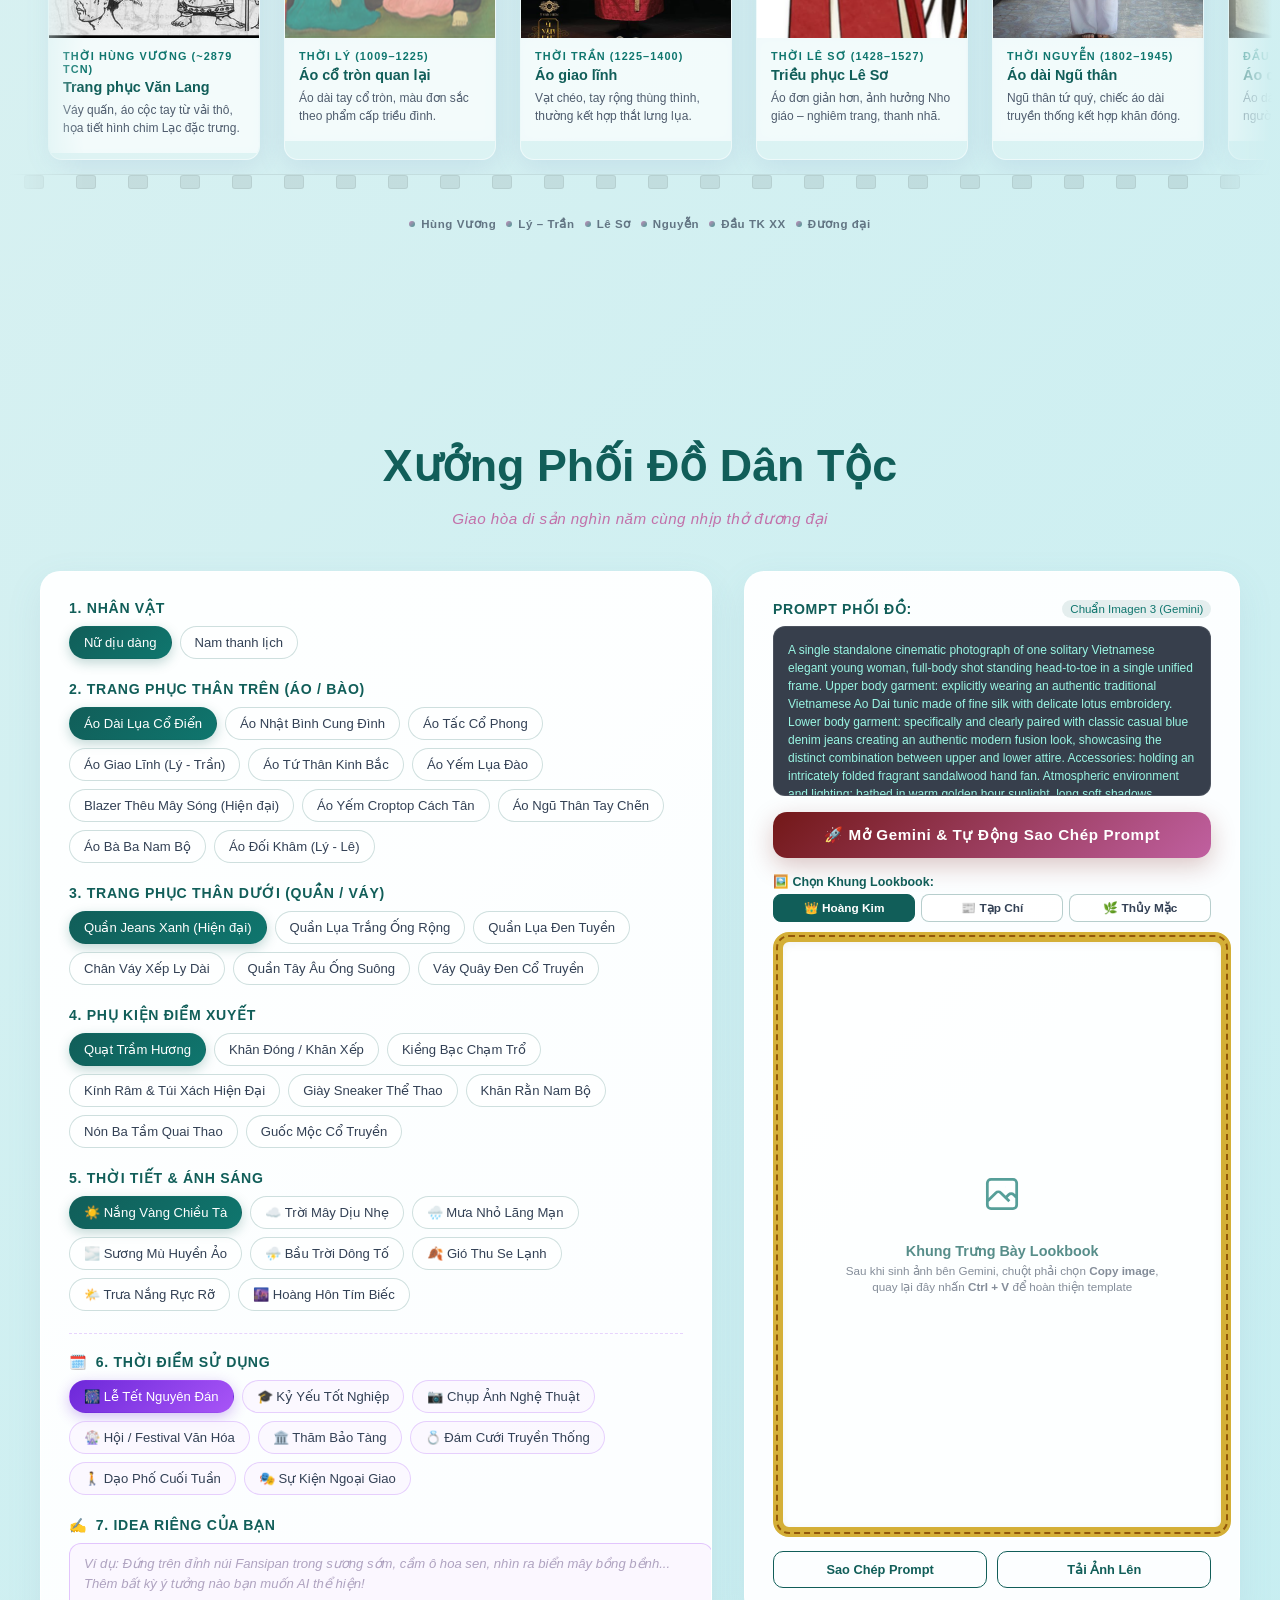
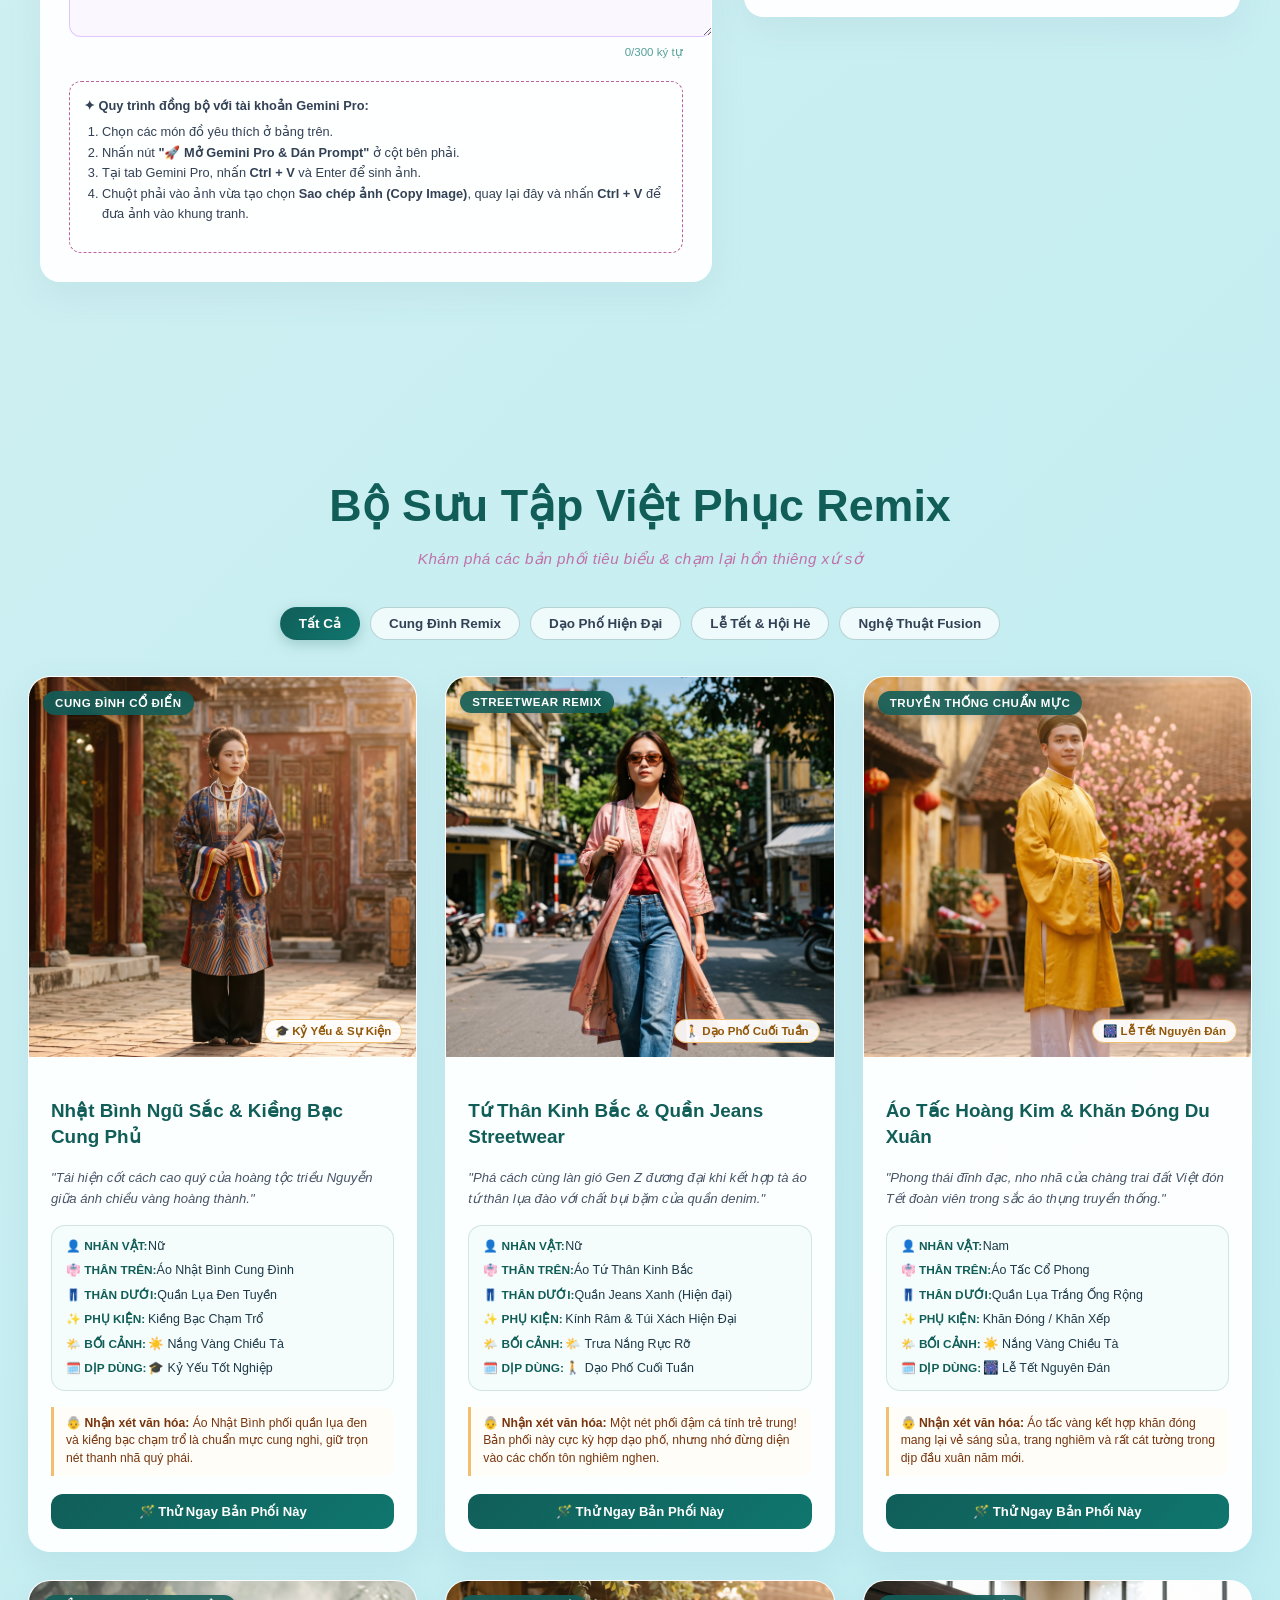
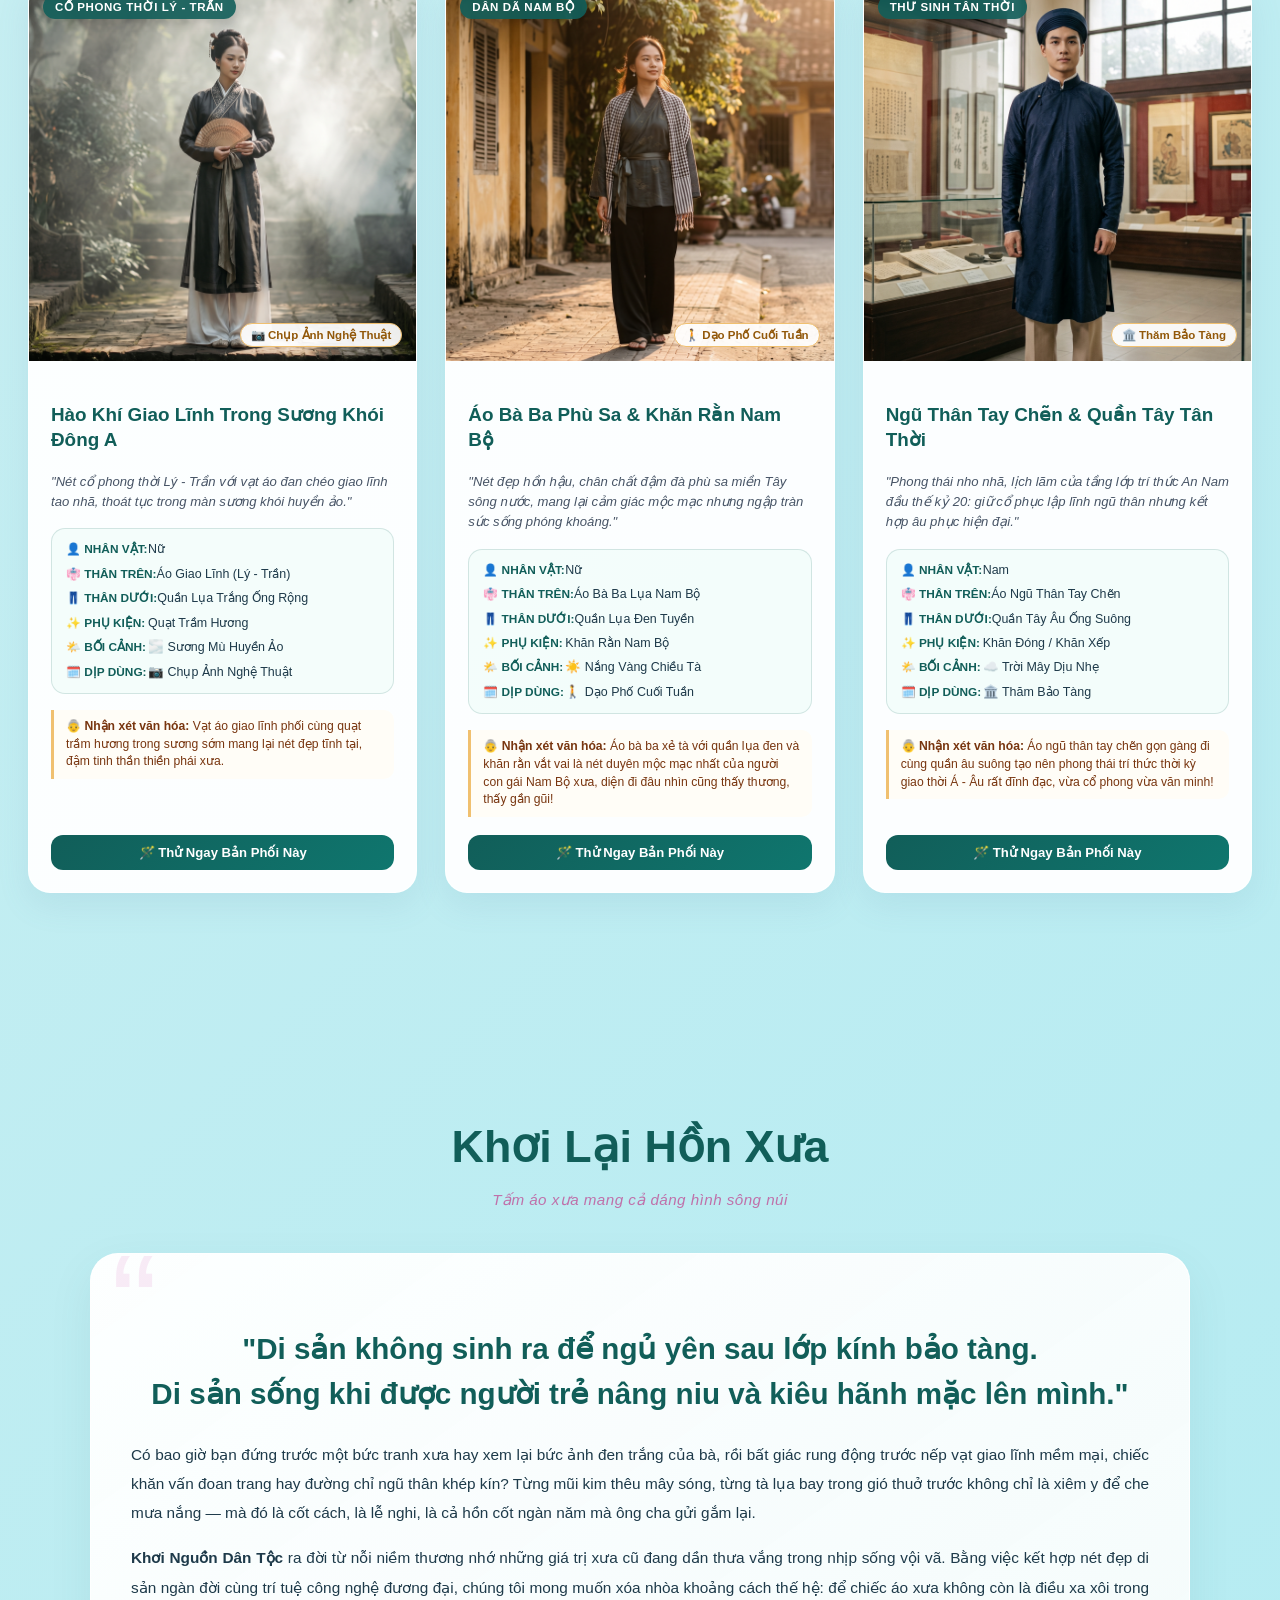
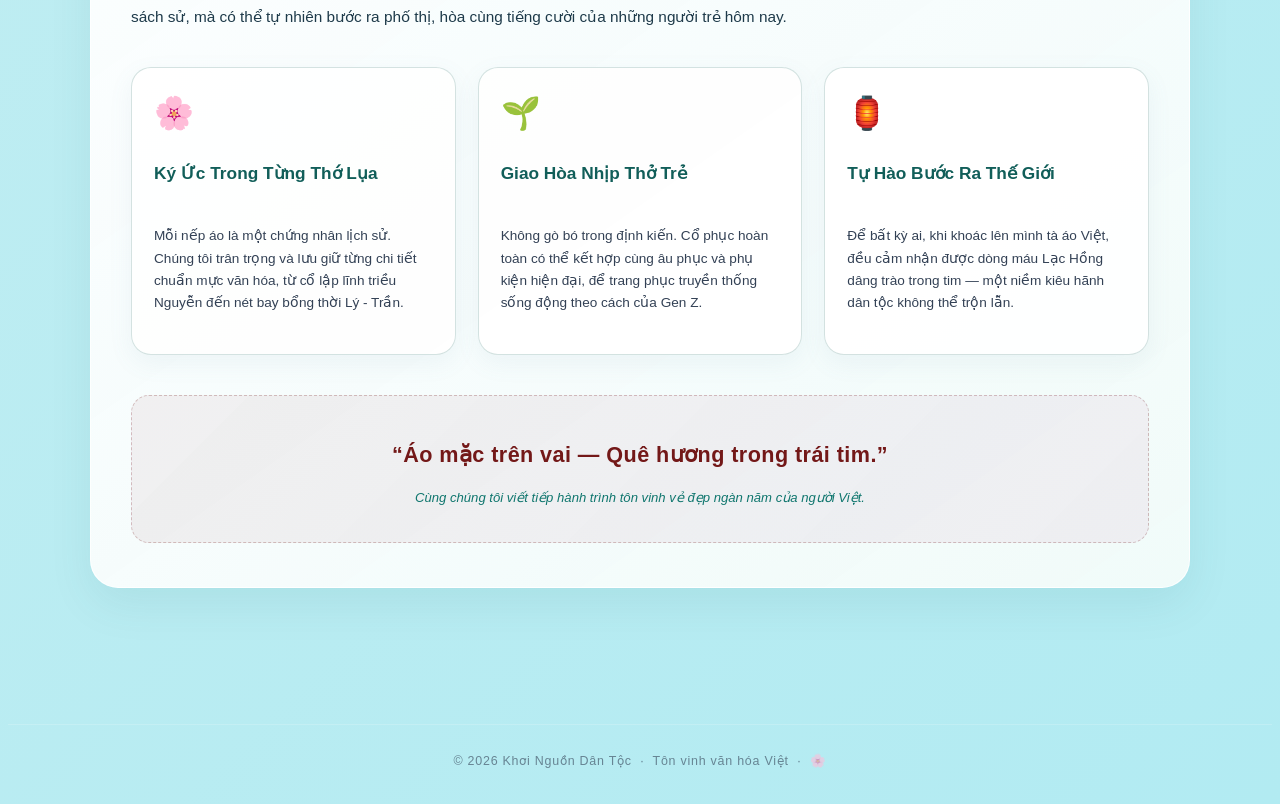
==== commit 05164d66: "update nhac nen ver 2" ====
--- a/index.html
+++ b/index.html
@@ -3975,7 +3975,7 @@
 ═══════════════════════════════════════════ -->
 
 <div id="bg-music-player"
-     title="Bấm để Bật/Tắt nhạc, rê chuột để chỉnh âm lượng">
+     title="">
 
   <button
     class="music-disc-btn"
@@ -3996,10 +3996,13 @@
     </div>
 
     <div class="music-title-wrap">
-      <span class="music-tag">Viết Tiếp Câu Chuyện Hòa Bình</span>
+      <span class="music-tag">Viết Tiếp Câu Chuyện Hòa Bình - Tùng Dương x Nguyễn Văn Chung</span>
 
       <span class="music-name">
         Bản quyền thuộc về nhạc sĩ Nguyễn Văn Chung, sử dụng cho dự án này với mục đích phi lợi nhuận.
+      </span>
+      <span class="music-name">
+        Khi bấm vào nút nhạc chờ vài giây âm thanh sẽ phát ra.
       </span>
     </div>
 
